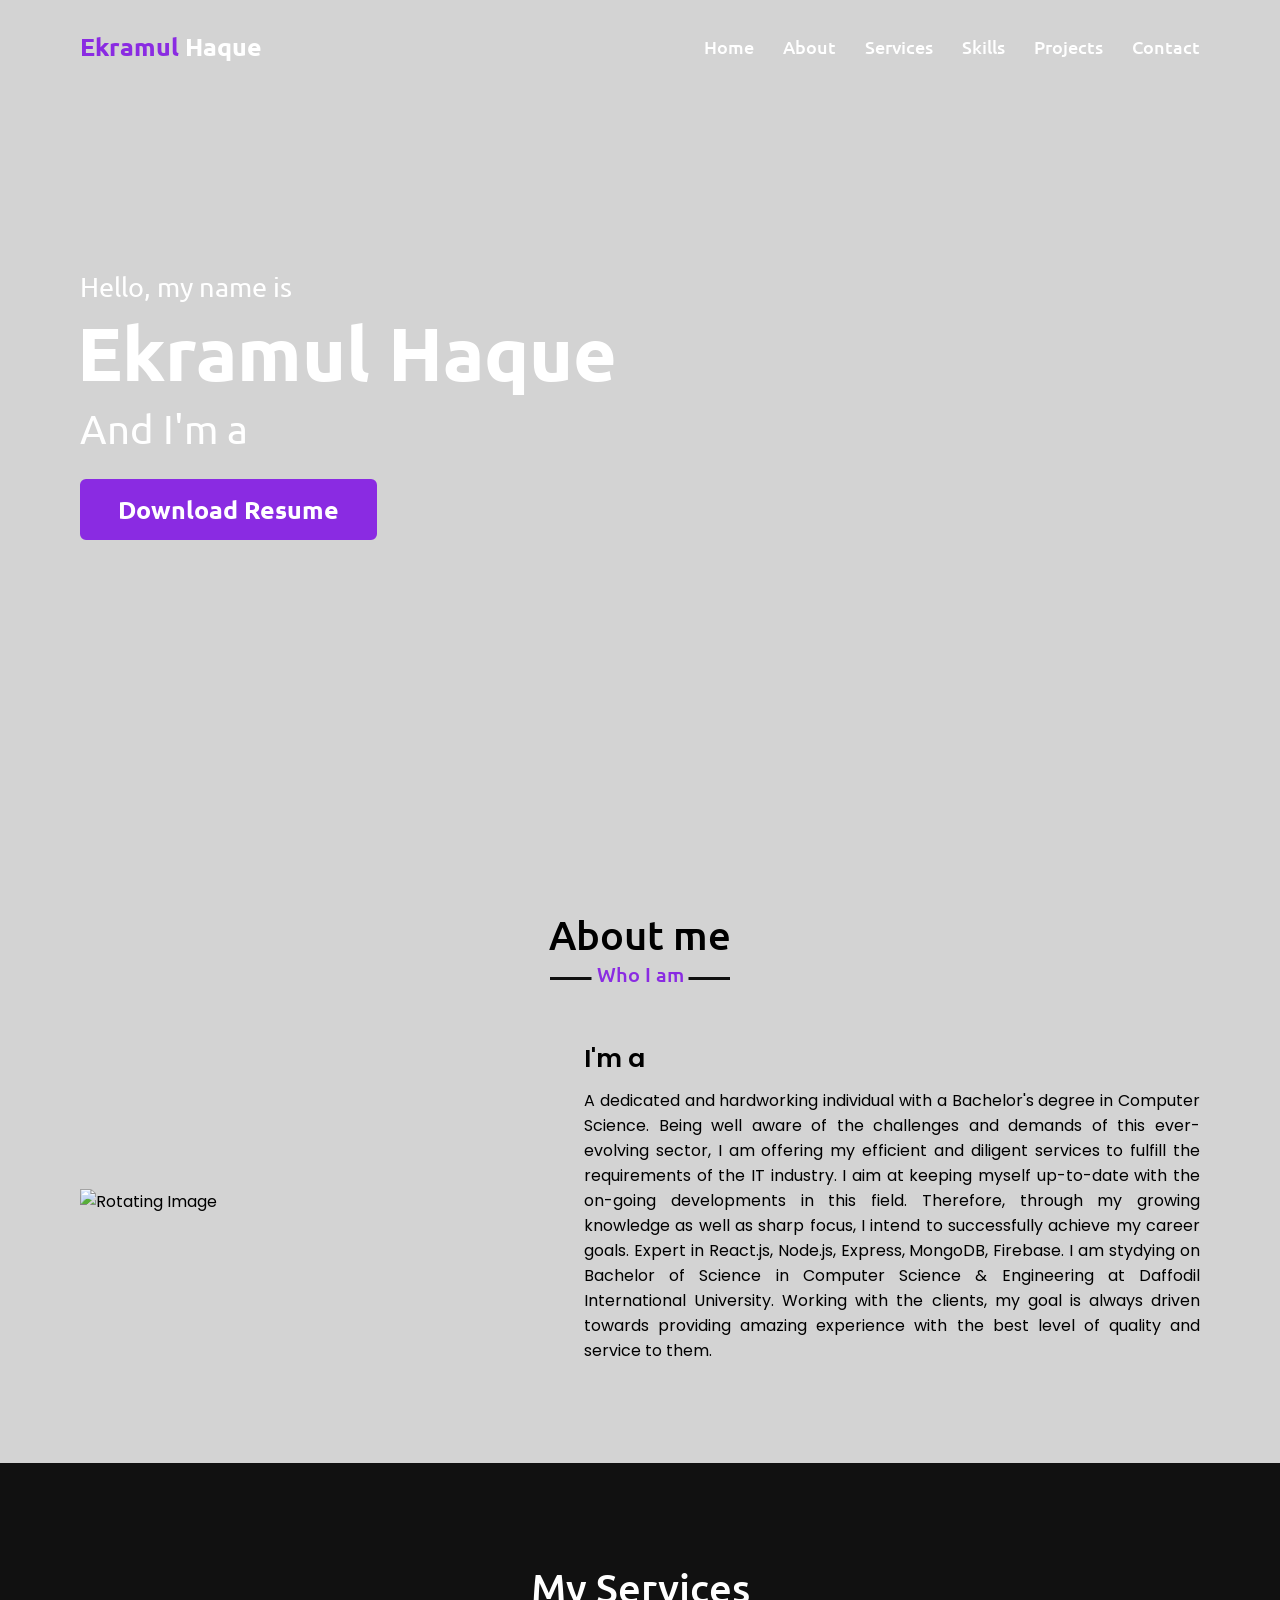
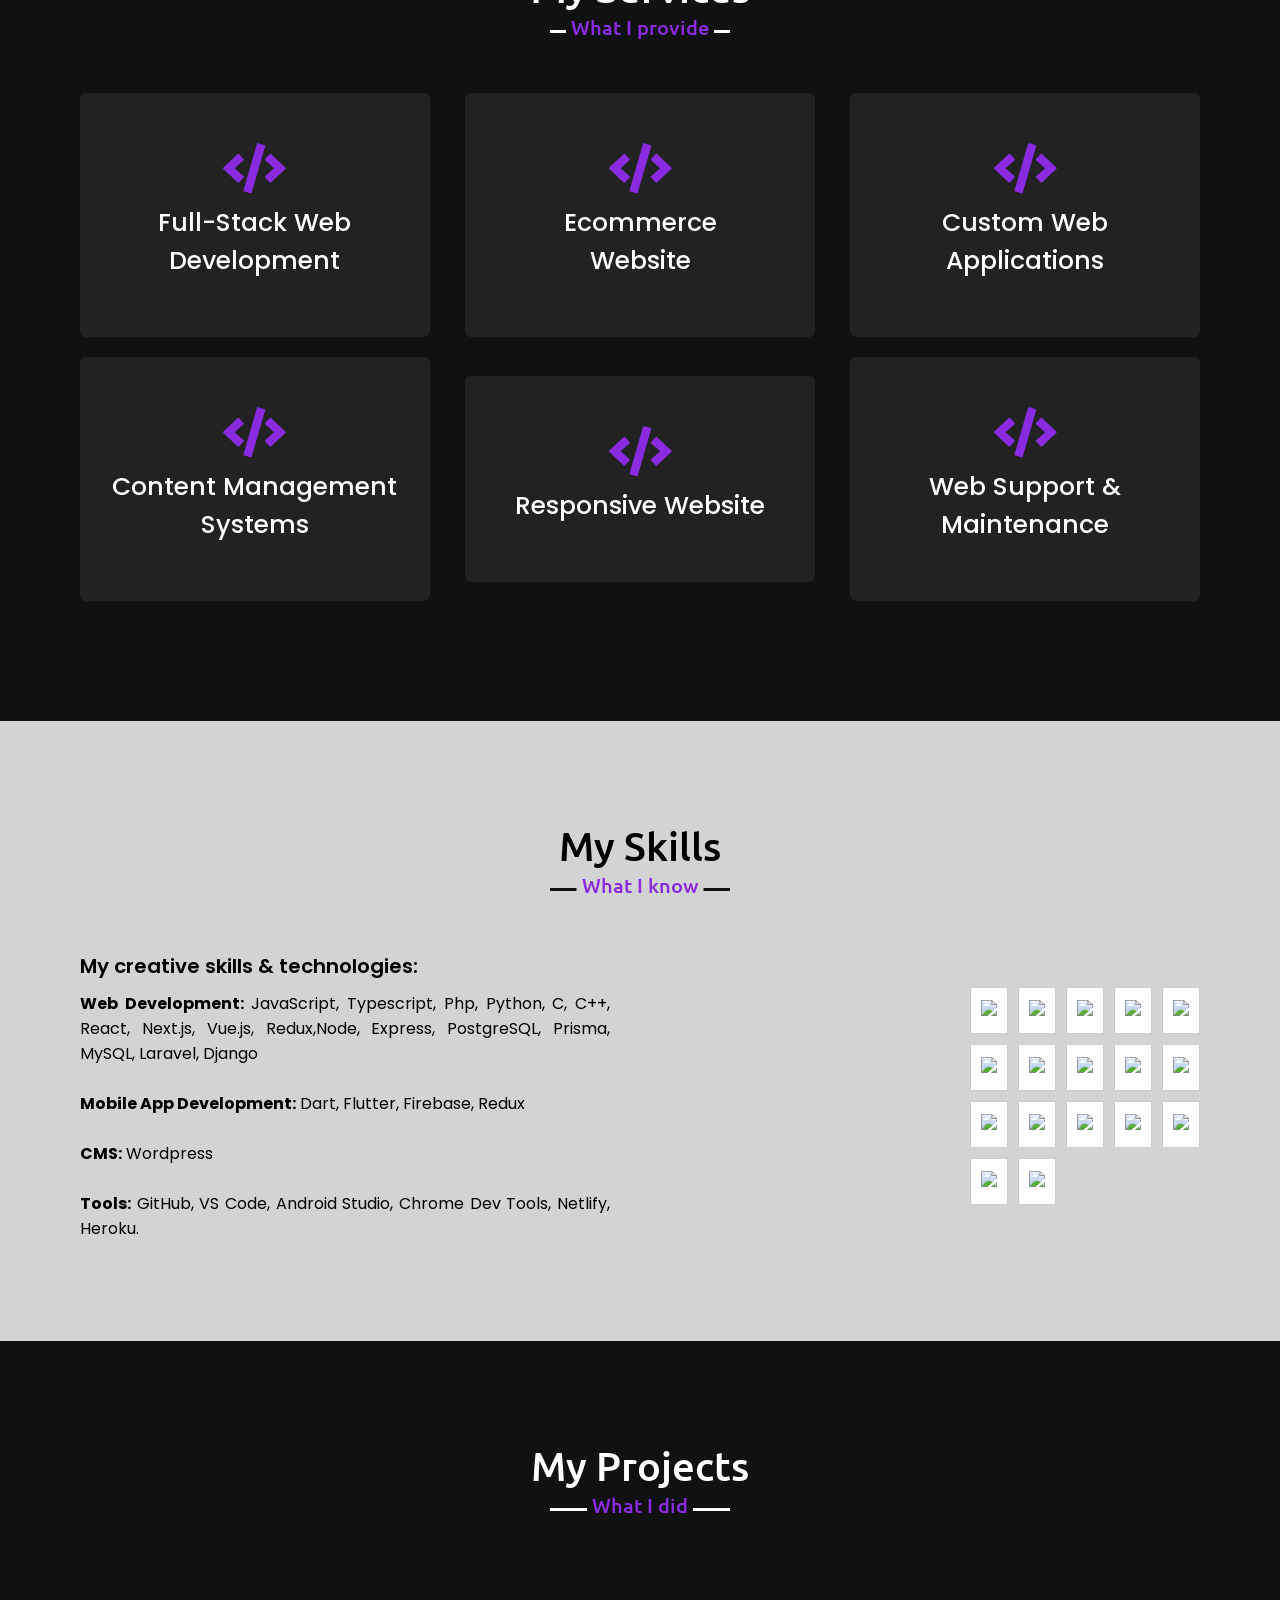
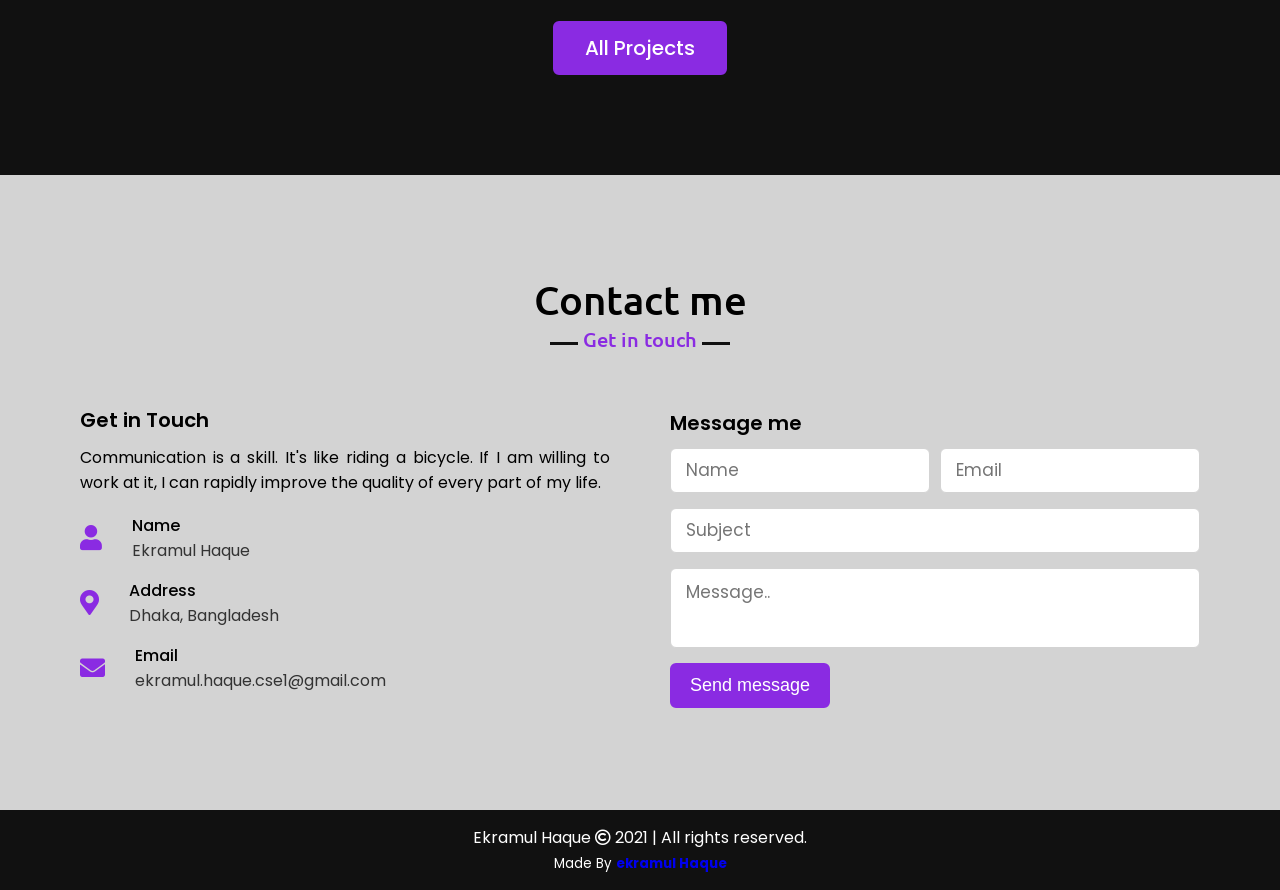
==== index.html @ c05c2a9c "updated with animation adding" ====
<!DOCTYPE html>
<!-- Created By Feroz Mahmud -->
<html lang="en">

<head>
    <meta charset="UTF-8">
    <meta name="viewport" content="width=device-width, initial-scale=1.0">
    <title>Ekramul Haque</title>

    <link rel="stylesheet" href="https://cdnjs.cloudflare.com/ajax/libs/font-awesome/5.15.3/css/all.min.css" />
    <script src="https://code.jquery.com/jquery-3.5.1.min.js"></script>
    <script src="https://cdnjs.cloudflare.com/ajax/libs/typed.js/2.0.11/typed.min.js"></script>
    <script src="https://cdnjs.cloudflare.com/ajax/libs/waypoints/4.0.1/jquery.waypoints.min.js"></script>
    <script src="https://cdnjs.cloudflare.com/ajax/libs/OwlCarousel2/2.3.4/owl.carousel.min.js"></script>
    <link rel="stylesheet"
        href="https://cdnjs.cloudflare.com/ajax/libs/OwlCarousel2/2.3.4/assets/owl.carousel.min.css" />
<!-- Animate.css for animations -->
 <script src="https://unpkg.com/@tailwindcss/browser@4"></script>

    <link rel="stylesheet" href="style.css">

</head>

<body>
    <div class="scroll-up-btn">
        <i class="fas fa-angle-up"></i>
    </div>

    <!-- navbar section start -->
    <nav class="navbar">
        <div class="max-width">
            <div class="logo"><a href="#"><span>Ekramul </span>Haque</a></div>
            <ul class="menu">
                <li><a href="#home" class="menu-btn">Home</a></li>
                <li><a href="#about" class="menu-btn">About</a></li>
                <li><a href="#services" class="menu-btn">Services</a></li>
                <li><a href="#skills" class="menu-btn">Skills</a></li>
                <li><a href="#projects" class="menu-btn">Projects</a></li>
                <li><a href="#contact" class="menu-btn">Contact</a></li>
            </ul>
            <div class="menu-btn">
                <i class="fas fa-bars"></i>
            </div>
        </div>
    </nav>

    <!-- home section start -->
    <section class="home" id="home">
        <div class="max-width">
            <div class="home-content">
                <div class="text-1 ">Hello, my name is</div>
                <div class="text-2">Ekramul Haque</div>
                <div class="text-3">And I'm a <span class="typing"></span></div>
                <a href=""
                    target="_blank"><strong>Download
                        Resume</strong></a>
            </div>
            
        </div>
        
    </section>



    <!-- about section start -->
    <section class="about" id="about">
        <div class="max-width">
            <h2 class="title">About me</h2>
            <div class="about-content">
                <div class="column left">
                    <div class="">
    <img src="https://i.postimg.cc/9QTywrGM/banner-removebg-preview.png" 
         alt="Rotating Image" 
         class="w-64 h-64 object-contain rounded-xl  animate-floating">
</div>

<style>
@keyframes floating {
    0%, 100% {
        transform: translateY(0);
    }
    50% {
        transform: translateY(-10px);
    }
}
.animate-floating {
    animation: floating 2s ease-in-out infinite;
}
</style>

                </div>
                <div class="column right">
                    <div class="text">I'm a <span class="typing-2"></span></div>
                    <p>A dedicated and hardworking individual with a Bachelor's degree in Computer Science. Being well aware of the challenges and demands of this ever-evolving sector, I am offering my efficient and diligent services to fulfill the requirements of the IT industry. I aim at keeping myself up-to-date with the on-going developments in this field. Therefore, through my growing knowledge as well as sharp focus, I intend to successfully achieve my career goals. Expert in React.js, Node.js, Express, MongoDB, Firebase. I am stydying on Bachelor of Science in Computer Science & Engineering at Daffodil International University. Working with the clients, my goal is always driven towards providing amazing experience with the best level of quality and service to them.


                    </p>
                    <!-- <a href="https://docs.google.com/document/d/1G57_t04IL8L44MJS3AaqVKaKoTTvW1kpEq_FtSvWGTE/edit?usp=sharing">View Resume</a> -->
                </div>
            </div>
        </div>
    </section>

    <!-- services section start -->
    <section class="services" id="services">
        <div class="max-width">
            <h2 class="title">My Services</h2>
            <div class="serv-content">

                <div class="card">
                    <div class="box">
                        <i class="fas fa-code"></i>
                        <div class="text">Full-Stack Web Development</div>
                    </div>
                </div>
                <div class="card">
                    <div class="box">
                        <i class="fas fa-code"></i>
                        <div class="text">Ecommerce<br>Website</div>
                    </div>
                </div>
                <div class="card">
                    <div class="box">
                        <i class="fas fa-code"></i>
                        <div class="text">Custom Web Applications</div>
                    </div>
                </div>
                <div class="card">
                    <div class="box">
                        <i class="fas fa-code"></i>
                        <div class="text">Content Management Systems</div>
                    </div>
                </div>
                <div class="card">
                    <div class="box">
                        <i class="fas fa-code"></i>
                        <div class="text">Responsive Website
                        </div>
                    </div>
                </div>
                <div class="card">
                    <div class="box">
                        <i class="fas fa-code"></i>
                        <div class="text">Web Support & Maintenance</div>
                    </div>
                </div>

            </div>
        </div>
        </div>
    </section>

    <!-- skills section start -->
    <section class="skills" id="skills">
        <div class="max-width">
            <h2 class="title">My Skills</h2>
            <div class="skills-content">
                <div class="column left">
                    <div class="text">My creative skills & technologies:</div>
                    <p><strong>Web Development:</strong> JavaScript, Typescript, Php, Python, C, C++, React, Next.js, Vue.js, Redux,Node, Express, PostgreSQL, Prisma, MySQL, Laravel, Django
                        <br>
                        <br>
                        <strong>Mobile App Development:</strong> Dart, Flutter, Firebase, Redux
                        <br>
                        <br>
                        <strong>CMS:</strong> Wordpress
                        <br>
                        <br>
                        <strong>Tools:</strong> GitHub, VS Code, Android Studio, Chrome Dev Tools, Netlify, Heroku.
                    </p>
                   
                </div>
                <div class="grid-container">
  <div class="grid-item">
    <img src="https://w7.pngwing.com/pngs/160/708/png-transparent-javascript-logo-javascript-logo-language-algorithm-app-3d-icon-thumbnail.png">
  </div>

  <div class="grid-item">
    <img  class="animate-custom-spin" src="https://w7.pngwing.com/pngs/270/103/png-transparent-typescript-language-javascript-static-type-typescript-logo-frontend-3d-icon.png">

  </div>
  <style>
@keyframes custom-spin {
    0% {
        transform: rotate(0deg);
    }
    100% {
        transform: rotate(360deg);
    }
}

/* Tailwind custom utility class */
.animate-custom-spin {
    animation: custom-spin 8s linear infinite;
}
</style>

   <div class="grid-item">
    <img src="https://w7.pngwing.com/pngs/460/559/png-transparent-php-scripting-language-server-side-php-logo-web-applications-backend-3d-icon-thumbnail.png">
  </div>

     <div class="grid-item">
    <img src="https://cdn3d.iconscout.com/3d/free/thumb/free-python-3d-icon-download-in-png-blend-fbx-gltf-file-formats--pycharm-logo-programming-language-high-level-interpreted-coding-lang-pack-logos-icons-7578001.png">
  </div>

<div class="grid-item">
    <img src="https://encrypted-tbn0.gstatic.com/images?q=tbn:ANd9GcS3ogzjtbw9BR2kvN88btLRfK3Ffc9p3dVcNQ&s">
  </div>

   <div class="grid-item">
    <img src="https://static-00.iconduck.com/assets.00/react-icon-512x512-u6e60ayf.png">
  </div>
   <div class="grid-item">
    <img src="https://images.seeklogo.com/logo-png/32/2/next-js-logo-png_seeklogo-321806.png">
  </div>
  <div class="grid-item">
    <img src="https://images.seeklogo.com/logo-png/27/1/vue-js-logo-png_seeklogo-274070.png">
  </div>
  
   
   <div class="grid-item">
    <img src="https://encrypted-tbn0.gstatic.com/images?q=tbn:ANd9GcRsRlH5x8oBQAqXxQBNwTIGAnoBBrjEWHP2pw&s">
  </div>
   <div class="grid-item">
    <img src="https://w7.pngwing.com/pngs/414/85/png-transparent-nodejs-javascript-runtime-backend-node-js-logo-3d-icon-thumbnail.png">
  </div>
   
   <div class="grid-item">
    <img src="https://static.vecteezy.com/system/resources/previews/008/942/398/non_2x/ejs-logo-ejs-letter-ejs-letter-logo-design-initials-ejs-logo-linked-with-circle-and-uppercase-monogram-logo-ejs-typography-for-technology-business-and-real-estate-brand-vector.jpg">
  </div>
   <div class="grid-item">
    <img src="https://encrypted-tbn0.gstatic.com/images?q=tbn:ANd9GcTP6fPE_tJwJgs7iKrmtzCrKXn-iBCe2cBhc62LGY9ILOgDRkT6ALWLFlGLEq59kYOX5GA&usqp=CAU">
  </div>

   <div class="grid-item">
    <img src="https://images.seeklogo.com/logo-png/23/1/mongoose-logo-png_seeklogo-231576.png">
  </div>

   <div class="grid-item">
    <img src="https://cdn.freelogovectors.net/wp-content/uploads/2022/01/prisma_logo-freelogovectors.net_.png">
  </div>

   <div class="grid-item">
    <img src="https://upload.wikimedia.org/wikipedia/commons/thumb/9/9a/Laravel.svg/1969px-Laravel.svg.png">
  </div>

   <div class="grid-item">
    <img src="https://www.shareicon.net/data/512x512/2016/08/01/640321_development_512x512.png">
  </div>

   <div class="grid-item">
    <img src="https://img.favpng.com/7/5/11/postgresql-logo-computer-software-database-png-favpng-VzwjvpxaDys6FnN0apYZJbGV7.jpg">
  </div>
 

</div>
                </div>
            </div>
        </div>
    </section>

    <!-- projects section start -->
    <section class="projects" id="projects">
        <div class="max-width">
            <h2 class="title">My Projects</h2>
            <div class="carousel owl-carousel">
                <div class="card">
                    <div class="box">
                        <img src="https://i.ibb.co/2KyswL1/Capture-removebg-preview.png" class="hh" alt="">
                        <div class="text">motors</div>
                        <p>A website of a car shop.</p>
                    </div>
                </div>
                <div class="card">
                    <div class="box">
                        <img src="https://i.ibb.co/P9cdNT2/Capture.png" alt="">
                        <div class="text">University</div>
                        <p>An educational website.</p>
                    </div>
                </div>
                <div class="card">
                    <div class="box">
                        <img src="https://i.ibb.co/P9cdNT2/Capture.png" alt="">
                        <div class="text">University</div>
                        <p>An educational website.</p>
                    </div>
                </div>
                <div class="card">
                    <div class="box">
                        <img src="https://i.ibb.co/P9cdNT2/Capture.png" alt="">
                        <div class="text">University</div>
                        <p>An educational website.</p>
                    </div>
                </div>
                <div class="card">
                    <div class="box">
                        <img src="https://i.ibb.co/jrsGvnm/Capture.png" alt="">
                        <div class="text">Orgafe</div>
                        <p>A website of an online organic store.</p>
                    </div>
                </div>
                <!-- <div class="card">
                    <div class="box">
                        <img src="images/project-4.jpeg" alt="">
                        <div class="text">Project name</div>
                        <p>Lorem ipsum dolor sit amet consectetur adipisicing elit.</p>
                    </div>
                </div>
                <div class="card">
                    <div class="box">
                        <img src="images/project-5.jpeg" alt="">
                        <div class="text">Project name</div>
                        <p>Lorem ipsum dolor sit amet consectetur adipisicing elit.</p>
                    </div>
                </div> -->
            </div>
            <div class="projectcs-btn">
                <a href="https://feroz-mahmud.netlify.app/projects.html" target="_blank">All Projects</a>
            </div>
        </div>
    </section>

    <!-- contact section start -->
    <section class="contact" id="contact">
        <div class="max-width">
            <h2 class="title">Contact me</h2>
            <div class="contact-content">
                <div class="column left">
                    <div class="text">Get in Touch</div>
                    <p>Communication is a skill. It's like riding a bicycle. If I am willing to work at it, I can
                        rapidly improve the quality of every part of my life.</p>
                    <div class="icons">
                        <div class="row">
                            <i class="fas fa-user"></i>
                            <div class="info">
                                <div class="head">Name</div>
                                <div class="sub-title">Ekramul Haque</div>
                            </div>
                        </div>
                        <div class="row">
                            <i class="fas fa-map-marker-alt"></i>
                            <div class="info">
                                <div class="head">Address</div>
                                <div class="sub-title">Dhaka, Bangladesh</div>
                            </div>
                        </div>
                        <div class="row">
                            <i class="fas fa-envelope"></i>
                            <div class="info">
                                <div class="head">Email</div>
                                <div class="sub-title">ekramul.haque.cse1@gmail.com</div>
                            </div>
                        </div>
                    </div>
                </div>
                <div class="column right">
                    <div class="text">Message me</div>
                    <form action="#">
                        <div class="fields">
                            <div class="field name">
                                <input type="text" placeholder="Name" required>
                            </div>
                            <div class="field email">
                                <input type="email" placeholder="Email" required>
                            </div>
                        </div>
                        <div class="field">
                            <input type="text" placeholder="Subject" required>
                        </div>
                        <div class="field textarea">
                            <textarea cols="30" rows="10" placeholder="Message.." required></textarea>
                        </div>
                        <div class="button-area">
                            <button type="submit">Send message</button>
                        </div>
                    </form>
                </div>
            </div>
        </div>
    </section>

    <!-- footer section start -->
    <footer>
        <p>Ekramul Haque <span class="far fa-copyright"></span> 2021 | All rights reserved.</p>
        <small>Made By <strong><a href="https://www.linkedin.com/in/ekramul-haque-engineer/" target="_blank">ekramul
                    Haque</a></strong></small>
    </footer>

    <script src="app.js"></script>



</body>

</html>
---- style.css ----
/*  import google fonts */
@import url("https://fonts.googleapis.com/css2?family=Poppins:wght@400;500;600;700&family=Ubuntu:wght@400;500;700&display=swap");

* {
  margin: 0;
  padding: 0;
  box-sizing: border-box;
  text-decoration: none;
}
html {
  scroll-behavior: smooth;
}
body {
  background-color: lightgrey;
}
.box {
}
.hh {
  padding-left: 130px;
}
/* custom scroll bar */
::-webkit-scrollbar {
  width: 10px;
}
::-webkit-scrollbar-track {
  background: #f1f1f1;
}
::-webkit-scrollbar-thumb {
  background: #888;
}

::-webkit-scrollbar-thumb:hover {
  background: #555;
}

/* all similar content styling codes */
section {
  padding: 100px 0;
}
.max-width {
  max-width: 1300px;
  padding: 0 80px;
  margin: auto;
}
.about,
.services,
.skills,
.projects,
.contact,
footer {
  font-family: "Poppins", sans-serif;
}
.about .about-content,
.services .serv-content,
.skills .skills-content,
.contact .contact-content {
  display: flex;
  flex-wrap: wrap;
  align-items: center;
  justify-content: space-between;
}
section .title {
  position: relative;
  text-align: center;
  font-size: 40px;
  font-weight: 500;
  margin-bottom: 60px;
  padding-bottom: 20px;
  font-family: "Ubuntu", sans-serif;
}
section .title::before {
  content: "";
  position: absolute;
  bottom: 0px;
  left: 50%;
  width: 180px;
  height: 3px;
  background: #111;
  transform: translateX(-50%);
}
section .title::after {
  position: absolute;
  bottom: -8px;
  left: 50%;
  font-size: 20px;
  color: blueviolet;
  padding: 0 5px;
  background: #fff;
  transform: translateX(-50%);
}

/* navbar styling */
.navbar {
  position: fixed;
  width: 100%;
  z-index: 999;
  padding: 30px 0;
  font-family: "Ubuntu", sans-serif;
  transition: all 0.3s ease;
}
.navbar.sticky {
  padding: 15px 0;
  background: blueviolet;
}
.navbar .max-width {
  display: flex;
  align-items: center;
  justify-content: space-between;
}
.navbar .logo a {
  color: #fff;
  font-size: 25px;
  font-weight: 600;
}
.navbar .logo a span {
  color: blueviolet;
  transition: all 0.3s ease;
}
.navbar.sticky .logo a span {
  color: #fff;
}
.navbar .menu li {
  list-style: none;
  display: inline-block;
}
.navbar .menu li a {
  display: block;
  color: #fff;
  font-size: 18px;
  font-weight: 500;
  margin-left: 25px;
  transition: color 0.3s ease;
}
.navbar .menu li a:hover {
  color: blueviolet;
}
.navbar.sticky .menu li a:hover {
  color: #fff;
}

/* menu btn styling */
.menu-btn {
  color: #fff;
  font-size: 23px;
  cursor: pointer;
  display: none;
}
.scroll-up-btn {
  position: fixed;
  height: 45px;
  width: 42px;
  background: blueviolet;
  right: 30px;
  bottom: 10px;
  text-align: center;
  line-height: 45px;
  color: #fff;
  z-index: 9999;
  font-size: 30px;
  border-radius: 6px;
  border-bottom-width: 2px;
  cursor: pointer;
  opacity: 0;
  pointer-events: none;
  transition: all 0.3s ease;
}
.scroll-up-btn.show {
  bottom: 30px;
  opacity: 1;
  pointer-events: auto;
}
.scroll-up-btn:hover {
  filter: brightness(90%);
}

/* home section styling */
.home {
  display: flex;
  background: url("https://img.freepik.com/vecteurs-libre/fond-particules-technologie-style-realiste_23-2148426704.jpg")
    no-repeat center;
  height: 90vh;
  color: #fff;
  min-height: 500px;
  background-size: cover;
  background-attachment: fixed;
  font-family: "Ubuntu", sans-serif;
  background-position: center;
}
.home .max-width {
  width: 100%;
  display: flex;
}
.home .max-width .row {
  margin-right: 0;
}
.home .home-content .text-1 {
  font-size: 27px;
}
.home .home-content .text-2 {
  font-size: 75px;
  font-weight: 600;
  margin-left: -3px;
}
.home .home-content .text-3 {
  font-size: 40px;
  margin: 5px 0;
}
.home .home-content .text-3 span {
  color: blueviolet;
  font-weight: 500;
}
.home .home-content a {
  display: inline-block;
  background: blueviolet;
  color: #fff;
  font-size: 25px;
  padding: 12px 36px;
  margin-top: 20px;
  font-weight: 400;
  border-radius: 6px;
  border: 2px solid blueviolet;
  transition: all 0.3s ease;
}
.home .home-content a:hover {
  color: blueviolet;
  background: none;
}

/* about section styling */
.about .title::after {
  background: lightgrey;
  content: "Who I am";
}
.about .about-content .left {
  width: 45%;
}
.about .about-content .left img {
  height: 400px;
  width: 400px;
  object-fit: cover;
}
.about .about-content .right {
  width: 55%;
}
.about .about-content .right .text {
  font-size: 25px;
  font-weight: 600;
  margin-bottom: 10px;
}
.about .about-content .right .text span {
  color: blueviolet;
}
.about .about-content .right p {
  text-align: justify;
}
.about .about-content .right a {
  display: inline-block;
  background: blueviolet;
  color: #fff;
  font-size: 20px;
  font-weight: 500;
  padding: 10px 30px;
  margin-top: 20px;
  border-radius: 6px;
  border: 2px solid blueviolet;
  transition: all 0.3s ease;
}
.about .about-content .right a:hover {
  color: blueviolet;
  background: none;
}

/* services section styling */
.services,
.projects {
  color: #fff;
  background: #111;
}
.services .title::before,
.projects .title::before {
  background: #fff;
}
.services .title::after,
.projects .title::after {
  background: #111;
  content: "What I provide";
}
.services .serv-content .card {
  width: calc(33% - 20px);
  background: #222;
  text-align: center;
  border-radius: 6px;
  padding: 50px 25px;
  margin-bottom: 20px;
  cursor: pointer;
  transition: all 0.3s ease;
}
.services .serv-content .card:hover {
  background: blueviolet;
}
.services .serv-content .card .box {
  transition: all 0.3s ease;
}
.services .serv-content .card:hover .box {
  transform: scale(1.05);
}
.services .serv-content .card i {
  font-size: 50px;
  color: blueviolet;
  transition: color 0.3s ease;
}
.services .serv-content .card:hover i {
  color: #fff;
}
.services .serv-content .card .text {
  font-size: 25px;
  font-weight: 500;
  margin: 10px 0 7px 0;
}

/* skills section styling */

.skills .title::after {
  background: lightgrey;
  content: "What I know";
}
.skills .skills-content .column {
  width: calc(50% - 30px);
}
.skills .skills-content .left .text {
  font-size: 20px;
  font-weight: 600;
  margin-bottom: 10px;
}
.skills .skills-content .left p {
  text-align: justify;
}
.skills .skills-content .left a {
  display: inline-block;
  background: blueviolet;
  color: #fff;
  font-size: 18px;
  font-weight: 500;
  padding: 8px 16px;
  margin-top: 20px;
  border-radius: 6px;
  border: 2px solid blueviolet;
  transition: all 0.3s ease;
}
.skills .skills-content .left a:hover {
  color: blueviolet;
  background: none;
}
.grid-container {
  display: grid;
  grid-template-columns: 1fr 1fr 1fr 1fr 1fr;

  gap: 10px; /* Optional: spacing between items */
}
.grid-container img {
  width: 80px;
}

.grid-item {
  padding: 10px;
  background-color: white;
  border: 1px solid #ccc;
  text-align: center;
}

.skills .skills-content .right .info {
  display: flex;
  margin-bottom: 5px;
  align-items: center;
  justify-content: space-between;
}
.skills .skills-content .right span {
  font-weight: 500;
  font-size: 18px;
}
.skills .skills-content .right .line {
  height: 5px;
  width: 100%;
  background: lightgrey;
  position: relative;
}
.skills .skills-content .right .line::before {
  content: "";
  position: absolute;
  height: 100%;
  left: 0;
  top: 0;
  background: blueviolet;
}
.skills-content .right .html::before {
  width: 80%;
}
.skills-content .right .css::before {
  width: 85%;
}
.skills-content .right .js::before {
  width: 75%;
}
.skills-content .right .react::before {
  width: 75%;
}
.skills-content .right .mongo::before {
  width: 80%;
}
.skills-content .right .node::before {
  width: 85%;
}
.skills-content .right .express::before {
  width: 80%;
}

/* projects section styling */
.projects .title::after {
  content: "What I did";
}
.projects a {
  display: inline-block;
  background: blueviolet;
  color: #fff;
  font-size: 20px;
  font-weight: 500;
  padding: 10px 30px;
  margin-top: 50px;
  border-radius: 6px;
  border: 2px solid blueviolet;
  transition: all 0.3s ease;
}
.projectcs-btn {
  display: flex;
  justify-content: center;
}
.projects .carousel .card {
  background: #222;
  border-radius: 6px;
  padding: 25px 35px;
  text-align: center;
  overflow: hidden;
  transition: all 0.3s ease;
}
.projects .carousel .card:hover {
  background: blueviolet;
}
.projects .carousel .card .box {
  display: flex;
  flex-direction: column;
  align-items: center;
  justify-content: center;
  transition: all 0.3s ease;
}
.projects .carousel .card:hover .box {
  transform: scale(1.05);
}
.projects .carousel .card .text {
  font-size: 25px;
  font-weight: 500;
  margin: 10px 0 7px 0;
}
.projects .carousel .card img {
  height: 200px;
  width: 300px;
  object-position: 100% top;
  object-fit: cover;
  border-radius: 5%;
  border: 5px solid blueviolet;
  transition: all 0.3s ease;
}
.projects .carousel .card:hover img {
  border-color: red;
  /* height: 100%;
    border-radius: 1%; */
}
.owl-dots {
  text-align: center;
  margin-top: 20px;
}
.owl-dot {
  height: 13px;
  width: 13px;
  margin: 0 5px;
  outline: none !important;
  border-radius: 50%;
  border: 2px solid blueviolet !important;
  transition: all 0.3s ease;
}
.owl-dot.active {
  width: 35px;
  border-radius: 14px;
}
.owl-dot.active,
.owl-dot:hover {
  background: blueviolet !important;
}

/* contact section styling */
.contact .title::after {
  background: lightgrey;
  content: "Get in touch";
}
.contact .contact-content .column {
  width: calc(50% - 30px);
}
.contact .contact-content .text {
  font-size: 20px;
  font-weight: 600;
  margin-bottom: 10px;
}
.contact .contact-content .left p {
  text-align: justify;
}
.contact .contact-content .left .icons {
  margin: 10px 0;
}
.contact .contact-content .row {
  display: flex;
  height: 65px;
  align-items: center;
}
.contact .contact-content .row .info {
  margin-left: 30px;
}
.contact .contact-content .row i {
  font-size: 25px;
  color: blueviolet;
}
.contact .contact-content .info .head {
  font-weight: 500;
}
.contact .contact-content .info .sub-title {
  color: #333;
}
.contact .right form .fields {
  display: flex;
}
.contact .right form .field,
.contact .right form .fields .field {
  height: 45px;
  width: 100%;
  margin-bottom: 15px;
}
.contact .right form .textarea {
  height: 80px;
  width: 100%;
}
.contact .right form .name {
  margin-right: 10px;
}
.contact .right form .field input,
.contact .right form .textarea textarea {
  height: 100%;
  width: 100%;
  border: 1px solid lightgrey;
  border-radius: 6px;
  outline: none;
  padding: 0 15px;
  font-size: 17px;
  font-family: "Poppins", sans-serif;
  transition: all 0.3s ease;
}
.contact .right form .field input:focus,
.contact .right form .textarea textarea:focus {
  border-color: #b3b3b3;
}
.contact .right form .textarea textarea {
  padding-top: 10px;
  resize: none;
}
.contact .right form .button-area {
  display: flex;
  align-items: center;
}
.right form .button-area button {
  color: #fff;
  display: block;
  width: 160px !important;
  height: 45px;
  outline: none;
  font-size: 18px;
  font-weight: 500;
  border-radius: 6px;
  cursor: pointer;
  flex-wrap: nowrap;
  background: blueviolet;
  border: 2px solid blueviolet;
  transition: all 0.3s ease;
}
.right form .button-area button:hover {
  color: blueviolet;
  background: none;
}
/* footer section styling */
footer {
  background: #111;
  padding: 15px 23px;
  color: #fff;
  text-align: center;
}
footer span a {
  color: blueviolet;
  text-decoration: none;
}
footer span a:hover {
  text-decoration: underline;
}

/*-----all projects section------*/
.coming-soon {
  display: flex;
  justify-content: center;
  margin: 150px 100px;
  padding: 50px;
  color: red;
  font-size: x-large;
  font-weight: 900;
  border: grey 1px solid;
  border-radius: 50%;
  background-color: mintcream;
}
.back-btn {
  display: flex;
  justify-content: center;
  margin: 50px 550px;
  padding: 10px 20px;
  color: red;
  font-size: x-large;
  font-weight: 900;
  border: grey 1px solid;
  background-color: mintcream;
}

/* responsive media query start */
@media (max-width: 1104px) {
  .about .about-content .left img {
    height: 350px;
    width: 350px;
  }
}

@media (max-width: 991px) {
  .max-width {
    padding: 0 50px;
  }
}
@media (max-width: 947px) {
  .menu-btn {
    display: block;
    z-index: 999;
  }
  .menu-btn i.active:before {
    content: "\f00d";
  }
  .navbar .menu {
    position: fixed;
    height: 100vh;
    width: 100%;
    left: -100%;
    top: 0;
    background: #111;
    text-align: center;
    padding-top: 80px;
    transition: all 0.3s ease;
  }
  .navbar .menu.active {
    left: 0;
  }
  .navbar .menu li {
    display: block;
  }
  .navbar .menu li a {
    display: inline-block;
    margin: 20px 0;
    font-size: 25px;
  }
  .home .home-content .text-2 {
    font-size: 70px;
  }
  .home .home-content .text-3 {
    font-size: 35px;
  }
  .home .home-content a {
    font-size: 23px;
    padding: 10px 30px;
  }
  .max-width {
    max-width: 930px;
  }
  .about .about-content .column {
    width: 100%;
  }
  .about .about-content .left {
    display: flex;
    justify-content: center;
    margin: 0 auto 60px;
  }
  .about .about-content .right {
    flex: 100%;
  }
  .services .serv-content .card {
    width: calc(50% - 10px);
    margin-bottom: 20px;
  }
  .skills .skills-content .column,
  .contact .contact-content .column {
    width: 100%;
    margin-bottom: 35px;
  }
}

@media (max-width: 690px) {
  .max-width {
    padding: 0 23px;
  }
  .home .home-content .text-2 {
    font-size: 60px;
  }
  .home .home-content .text-3 {
    font-size: 32px;
  }
  .home .home-content a {
    font-size: 20px;
  }
  .services .serv-content .card {
    width: 100%;
  }
}

@media (max-width: 500px) {
  .home .home-content .text-2 {
    font-size: 50px;
  }
  .home .home-content .text-3 {
    font-size: 27px;
  }
  .about .about-content .right .text,
  .skills .skills-content .left .text {
    font-size: 19px;
  }
  .contact .right form .fields {
    flex-direction: column;
  }
  .contact .right form .name,
  .contact .right form .email {
    margin: 0;
  }
  .right form .error-box {
    width: 150px;
  }
  .scroll-up-btn {
    right: 15px;
    bottom: 15px;
    height: 38px;
    width: 35px;
    font-size: 23px;
    line-height: 38px;
  }
}
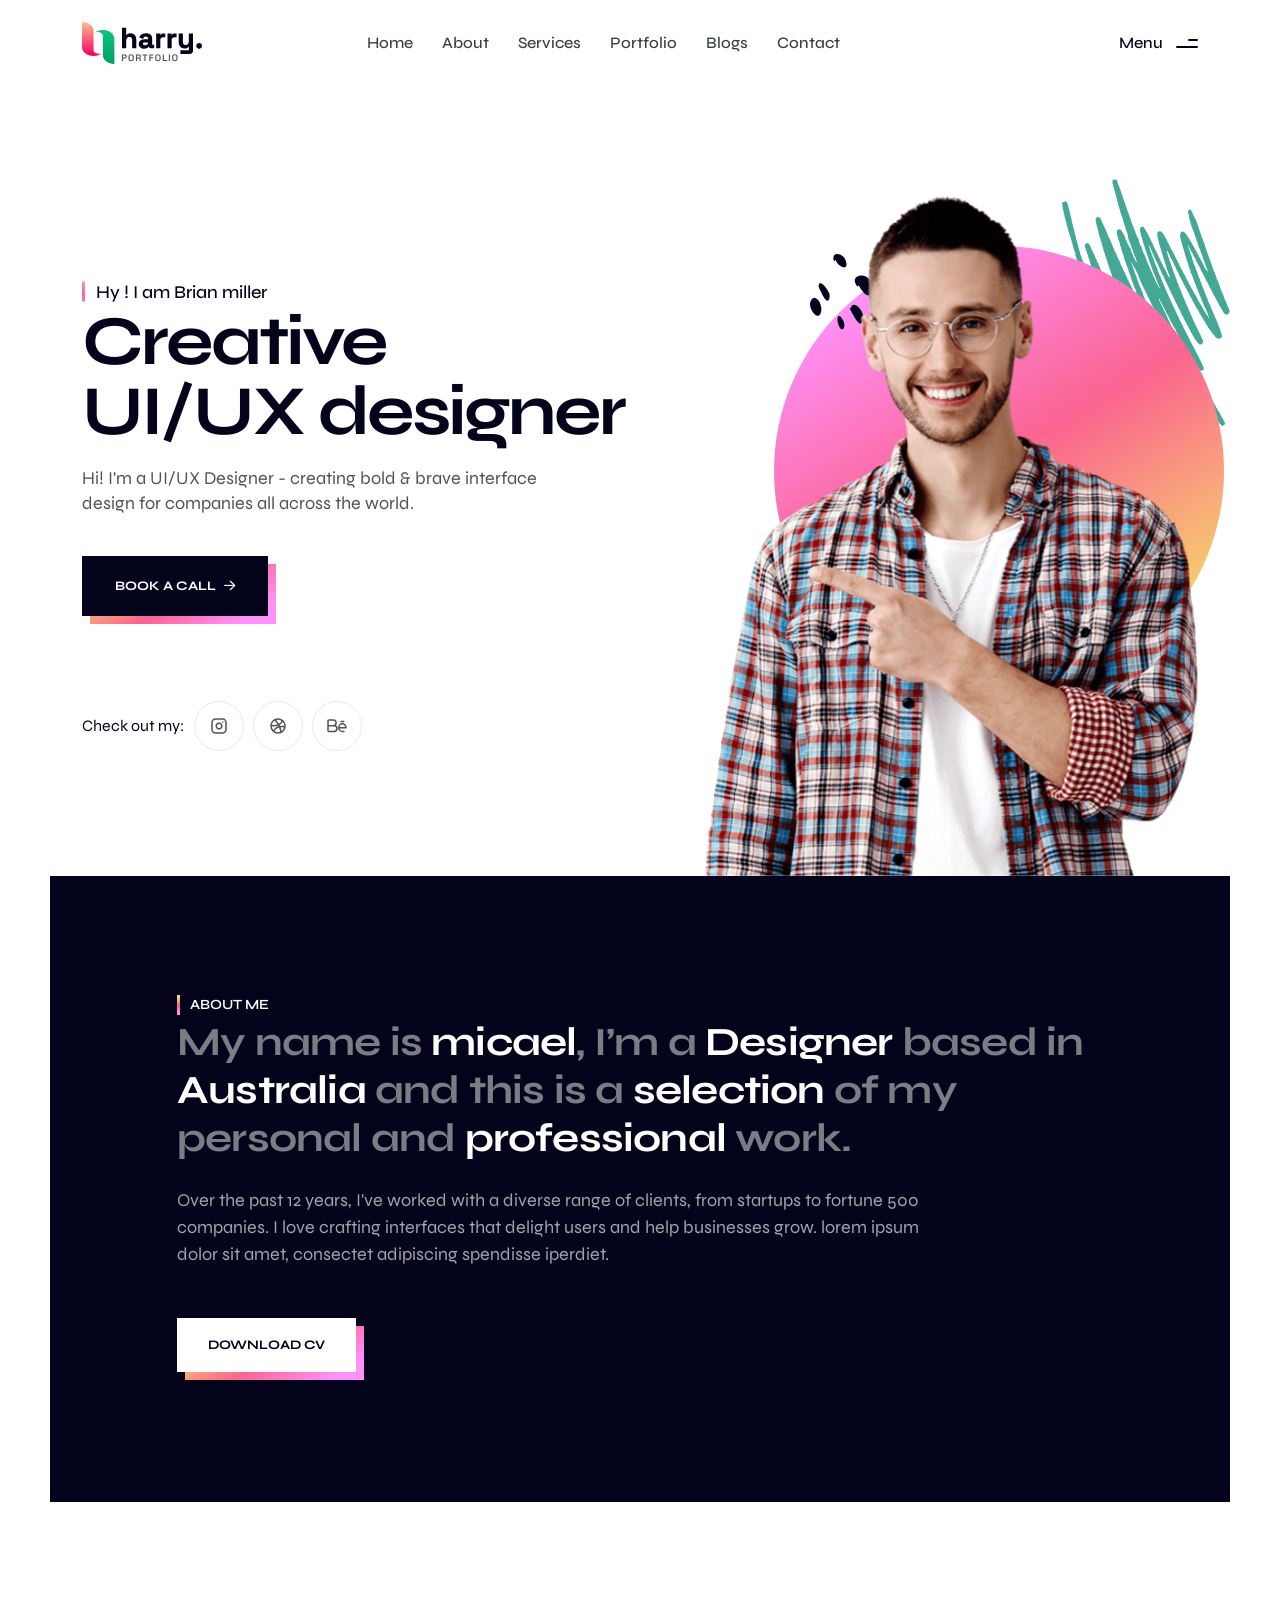
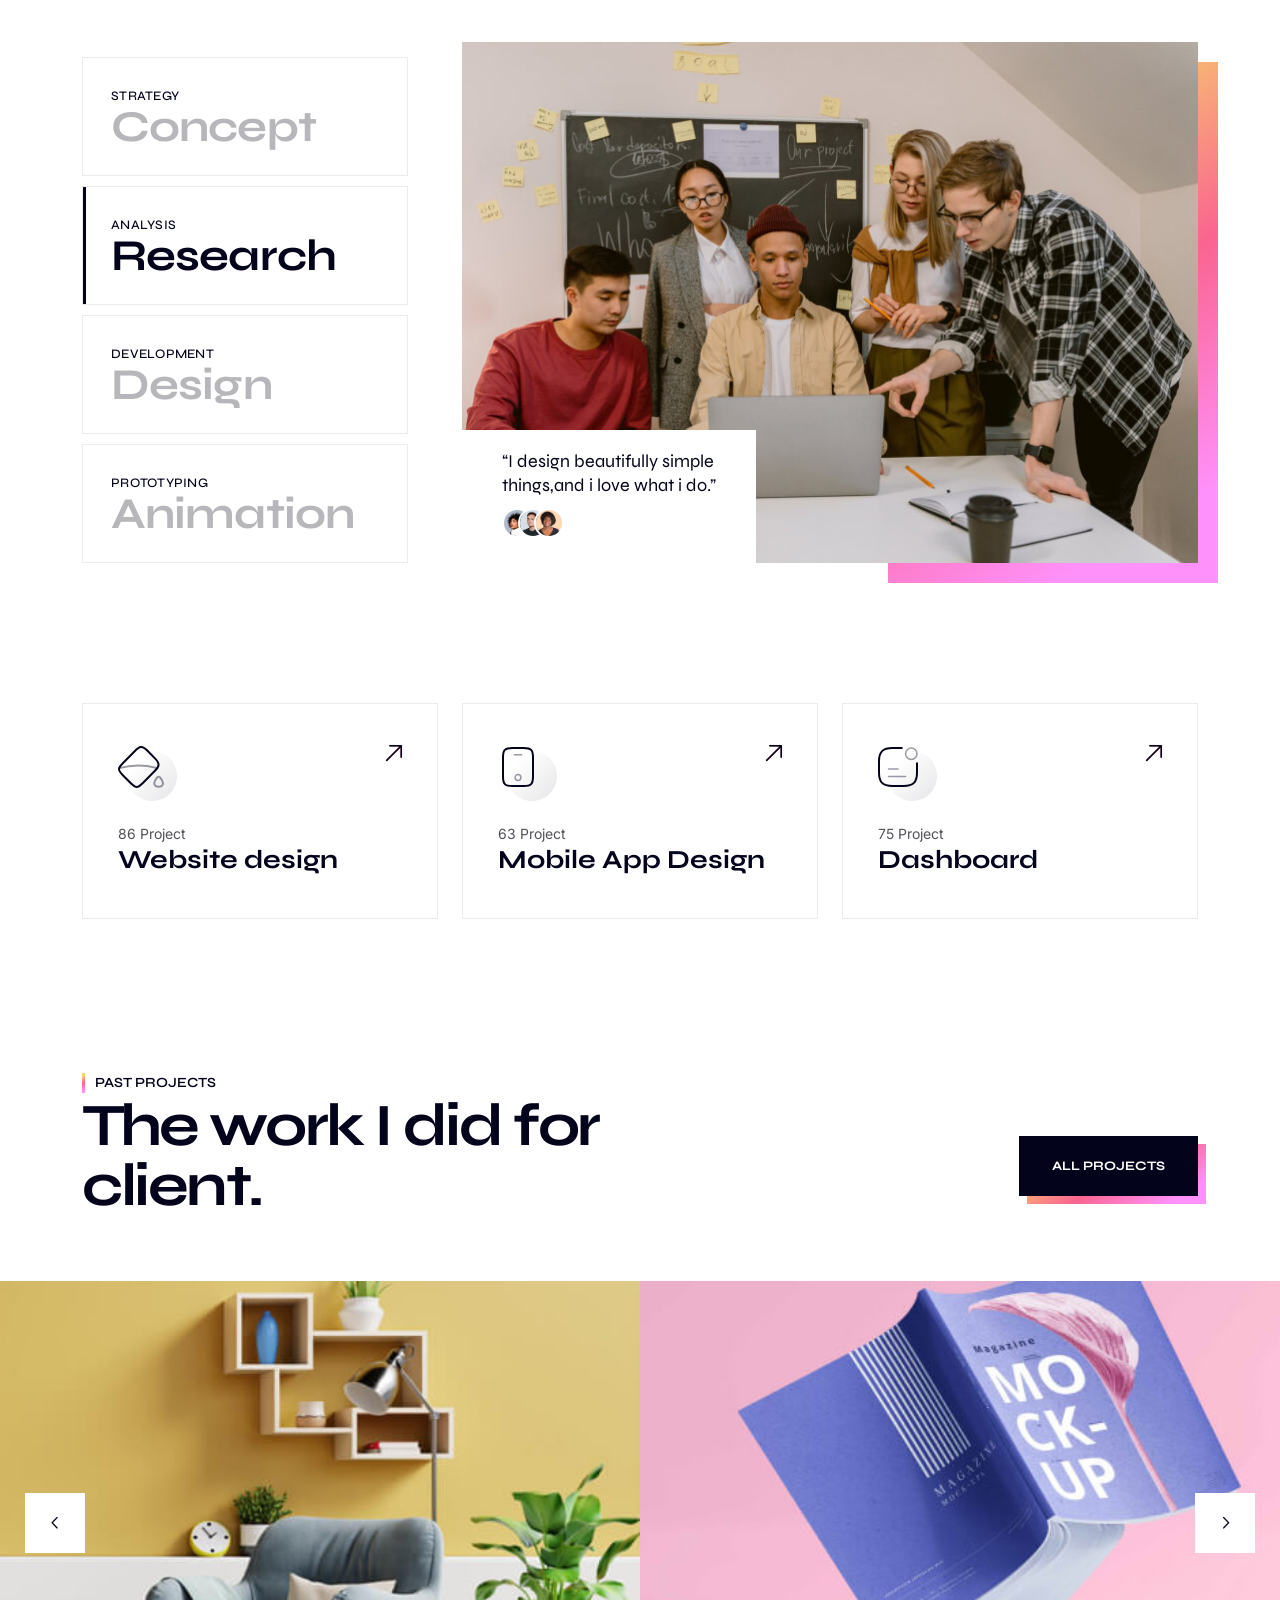
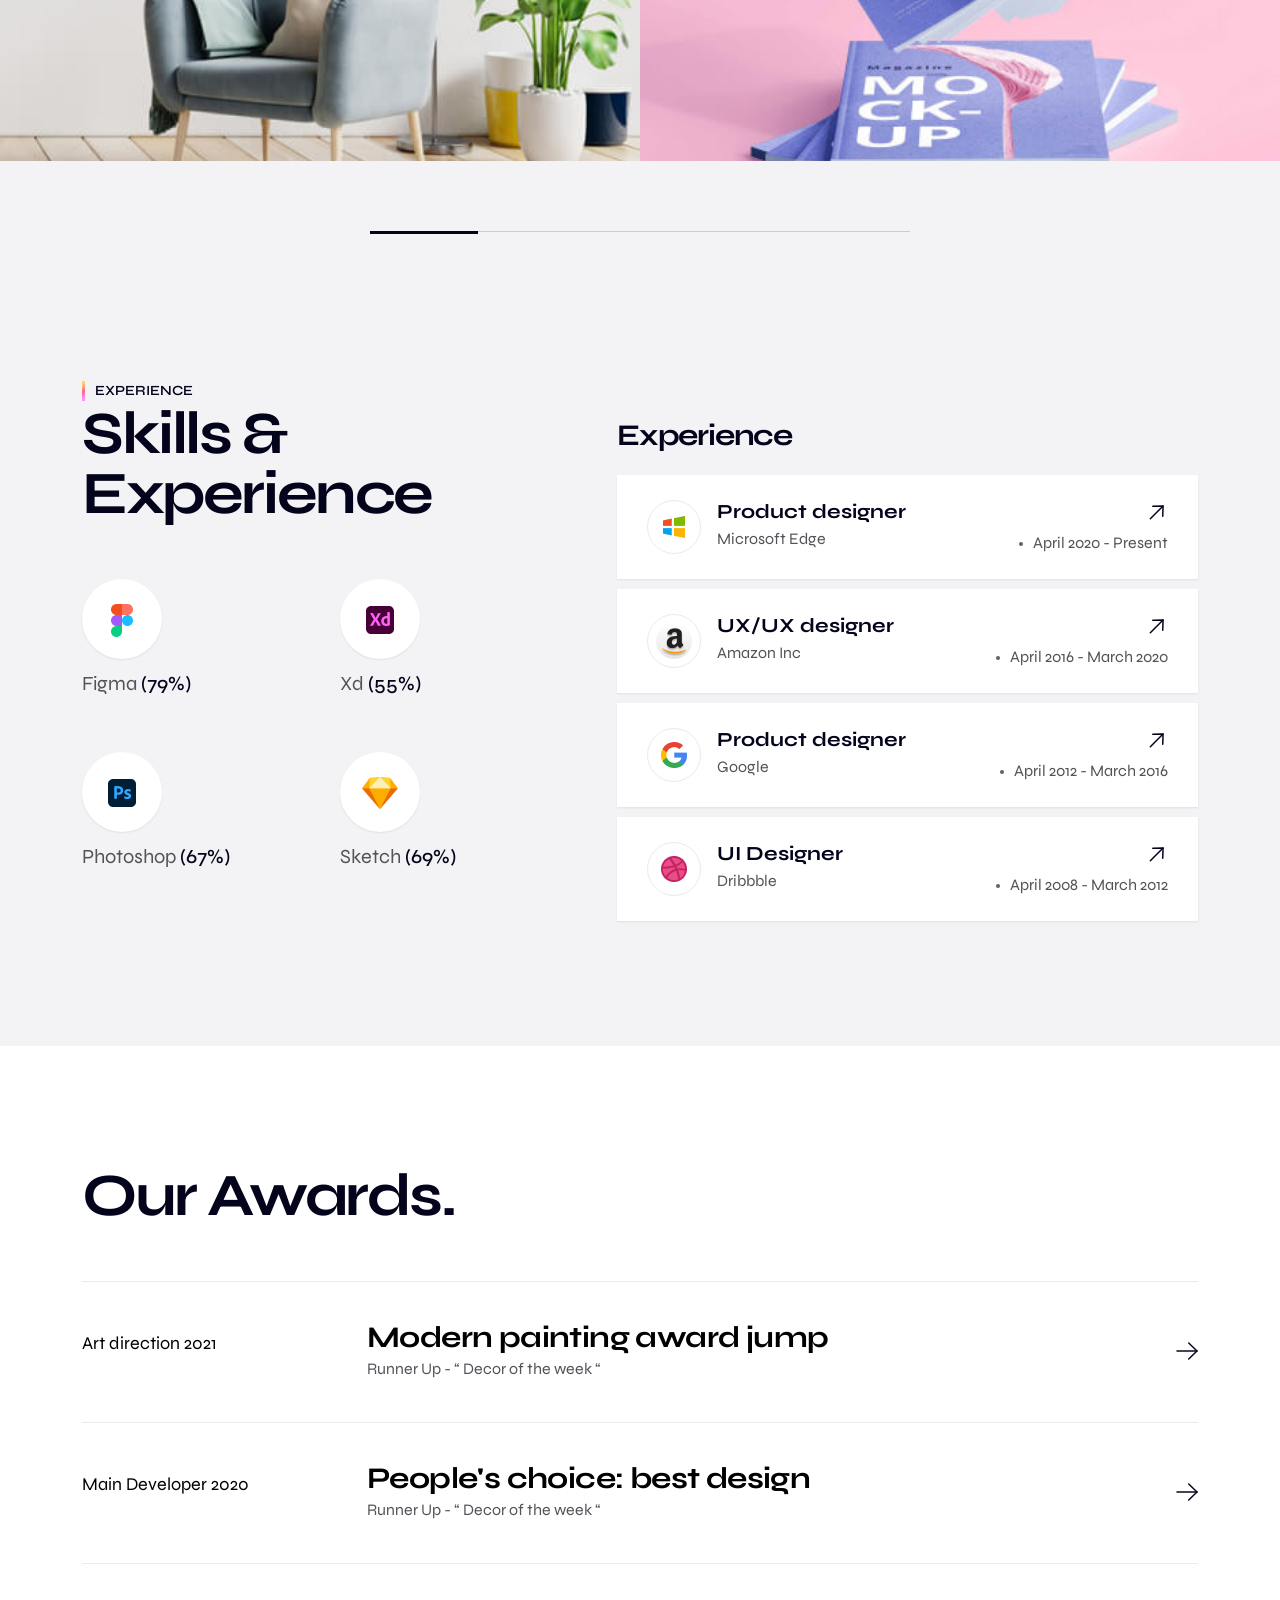
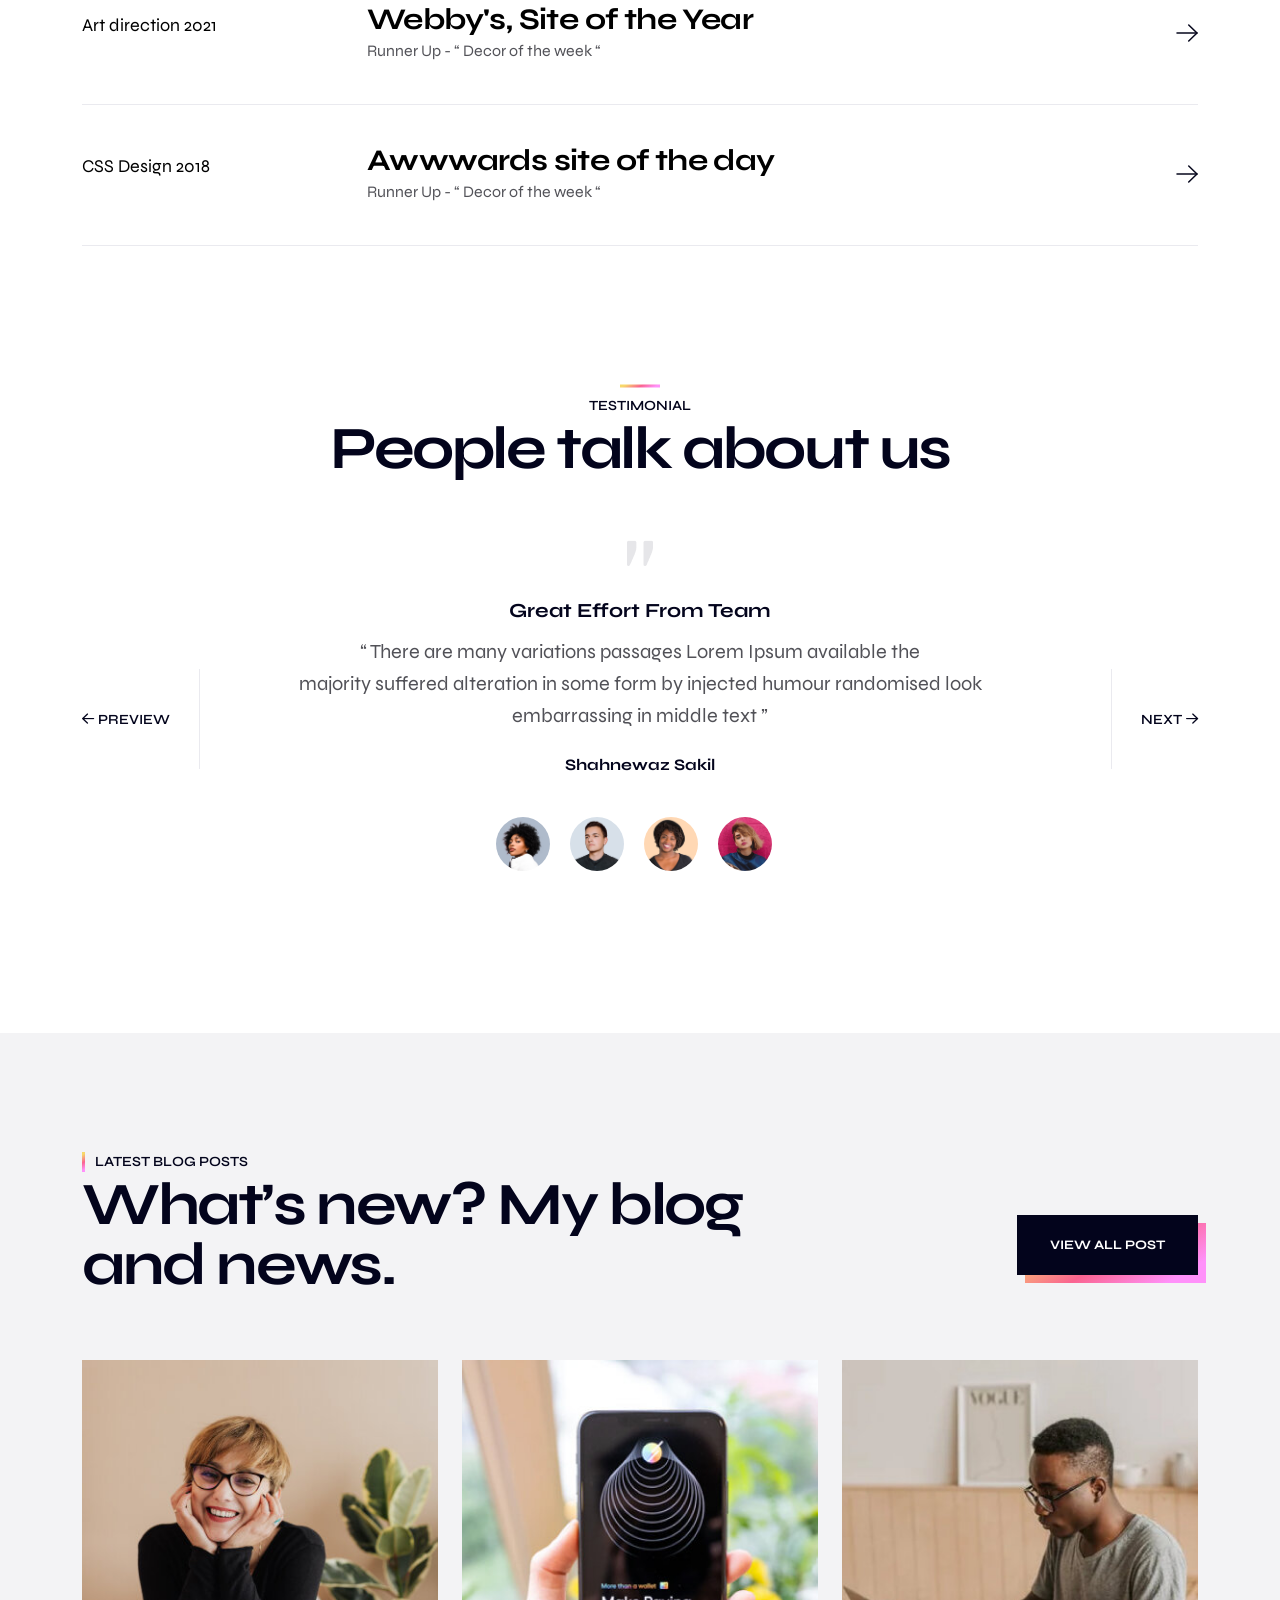
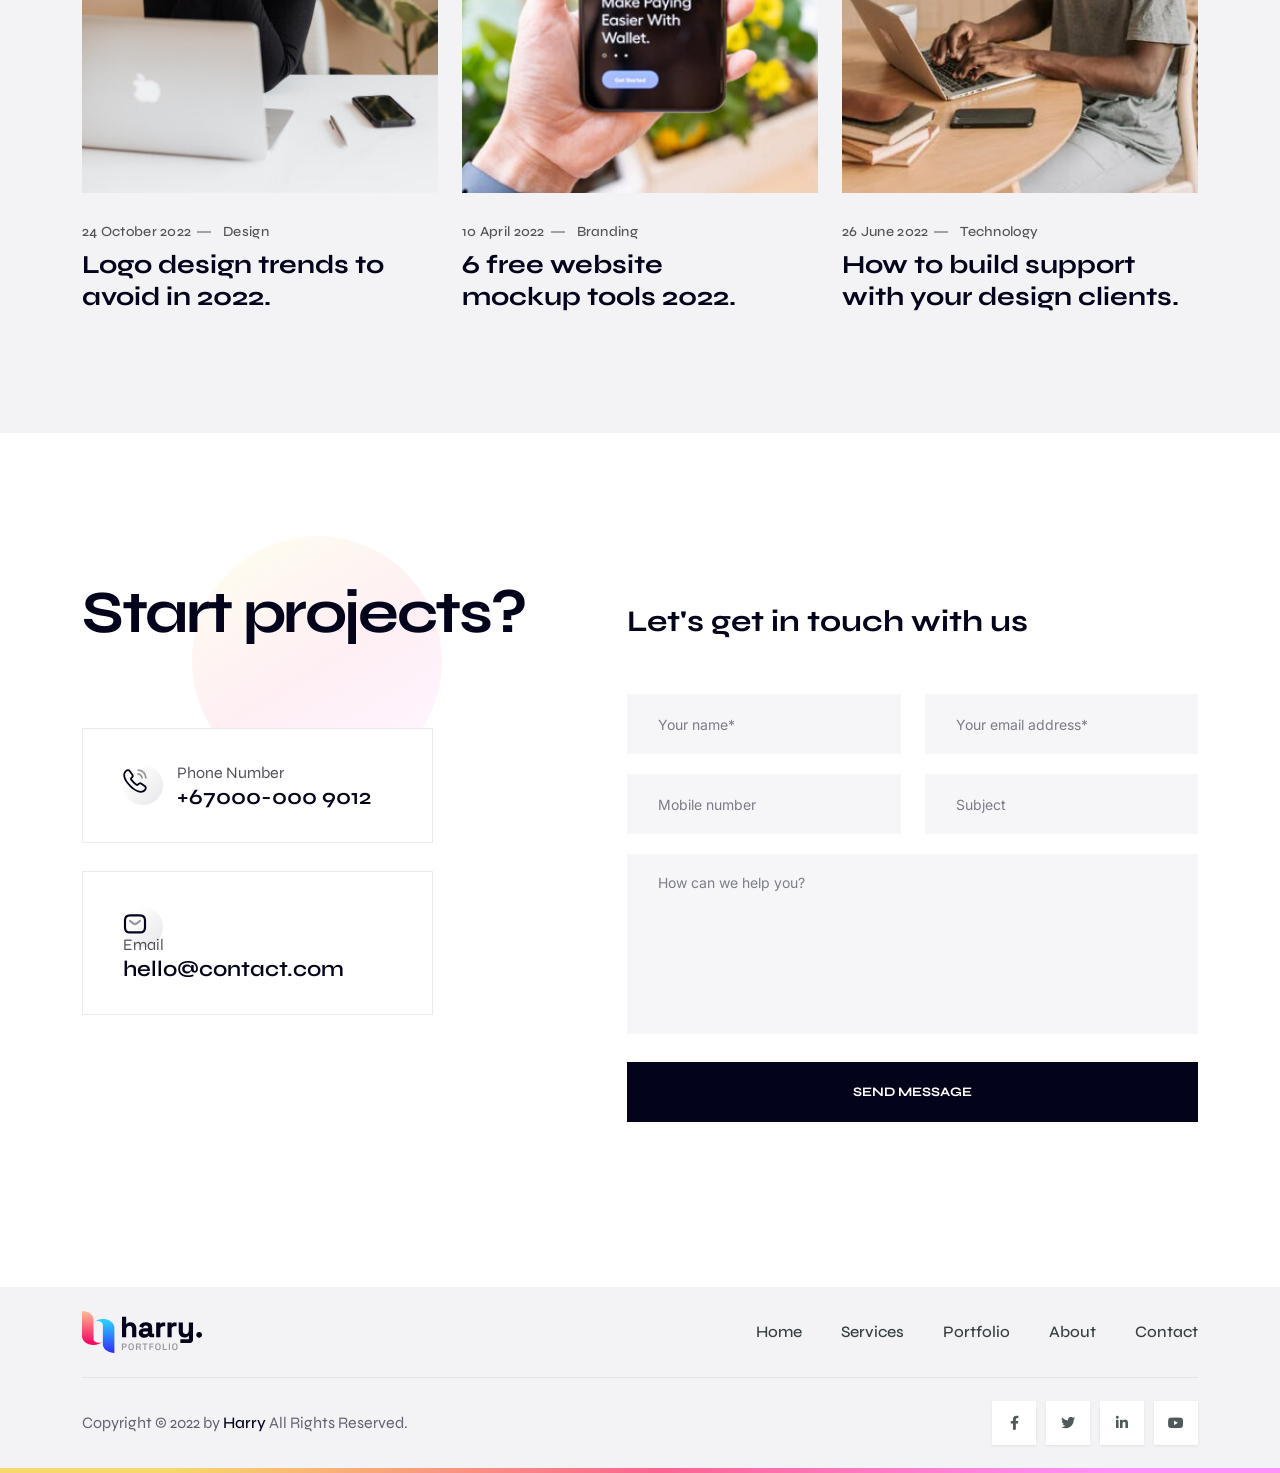
==== commit 3be84ce3: "updated navbar" ====
--- a/index.html
+++ b/index.html
@@ -1,395 +1,2278 @@
 <!DOCTYPE html>
-<!-- Created By Feroz Mahmud -->
-<html lang="en">
-
-<head>
-    <meta charset="UTF-8">
-    <meta name="viewport" content="width=device-width, initial-scale=1.0">
-    <title>Ekramul Haque</title>
-
-    <link rel="stylesheet" href="https://cdnjs.cloudflare.com/ajax/libs/font-awesome/5.15.3/css/all.min.css" />
-    <script src="https://code.jquery.com/jquery-3.5.1.min.js"></script>
-    <script src="https://cdnjs.cloudflare.com/ajax/libs/typed.js/2.0.11/typed.min.js"></script>
-    <script src="https://cdnjs.cloudflare.com/ajax/libs/waypoints/4.0.1/jquery.waypoints.min.js"></script>
-    <script src="https://cdnjs.cloudflare.com/ajax/libs/OwlCarousel2/2.3.4/owl.carousel.min.js"></script>
-    <link rel="stylesheet"
-        href="https://cdnjs.cloudflare.com/ajax/libs/OwlCarousel2/2.3.4/assets/owl.carousel.min.css" />
-<!-- Animate.css for animations -->
- <script src="https://unpkg.com/@tailwindcss/browser@4"></script>
-
-    <link rel="stylesheet" href="style.css">
-
-</head>
-
-<body>
-    <div class="scroll-up-btn">
-        <i class="fas fa-angle-up"></i>
+<html class="no-js" lang="zxx">
+  <head>
+    <meta charset="utf-8" />
+    <meta http-equiv="x-ua-compatible" content="ie=edge" />
+    <title>Ekramul - Portfoilo</title>
+    <meta name="description" content="" />
+    <meta name="viewport" content="width=device-width, initial-scale=1" />
+
+    <!-- Place favicon.ico in the root directory -->
+    <link
+      rel="shortcut icon"
+      type="image/x-icon"
+      href="assets/img/logo/favicon.png"
+    />
+
+    <!-- CSS here -->
+    <link rel="stylesheet" href="assets/css/bootstrap.css" />
+    <link rel="stylesheet" href="assets/css/meanmenu.css" />
+    <link rel="stylesheet" href="assets/css/animate.css" />
+    <link rel="stylesheet" href="assets/css/swiper-bundle.css" />
+    <link rel="stylesheet" href="assets/css/slick.css" />
+    <link rel="stylesheet" href="assets/css/nouislider.css" />
+    <link rel="stylesheet" href="assets/css/backtotop.css" />
+    <link rel="stylesheet" href="assets/css/magnific-popup.css" />
+    <link rel="stylesheet" href="assets/css/nice-select.css" />
+    <link rel="stylesheet" href="assets/css/font-awesome-pro.css" />
+    <link rel="stylesheet" href="assets/css/elegant-icon.css" />
+    <link rel="stylesheet" href="assets/css/hover-reveal.css" />
+    <link rel="stylesheet" href="assets/css/spacing.css" />
+    <link rel="stylesheet" href="assets/css/main.css" />
+  </head>
+  <body>
+    <!--[if lte IE 9]>
+      <p class="browserupgrade">
+        You are using an <strong>outdated</strong> browser. Please
+        <a href="https://browsehappy.com/">upgrade your browser</a> to improve
+        your experience and security.
+      </p>
+    <![endif]-->
+
+    <!-- pre loader area start -->
+    <div id="loading">
+      <div id="loading-center">
+        <div id="loading-center-absolute">
+          <!-- loading content here -->
+          <div class="preloader__content text-center">
+            <div class="preloader__logo">
+              <img src="assets/img/logo/logo-preloader.svg" alt="" />
+            </div>
+            <div id="tp-loading-bar" class="preloader__bar">
+              <div id="tp-loading-line" class="preloader__bar-inner"></div>
+            </div>
+            <h3 class="preloader__title">Ekramul</h3>
+            <div class="preloader__with-text">
+              <div class="preloader__with-text-wrapper">
+                <span data-text-preloader="h" class="preloader__title-2"
+                  >h</span
+                >
+                <span data-text-preloader="a" class="preloader__title-2"
+                  >a</span
+                >
+                <span data-text-preloader="r" class="preloader__title-2"
+                  >r</span
+                >
+                <span data-text-preloader="r" class="preloader__title-2"
+                  >r</span
+                >
+                <span data-text-preloader="y" class="preloader__title-2"
+                  >y</span
+                >
+              </div>
+            </div>
+            <p class="preloader__loading">Loading</p>
+          </div>
+        </div>
+      </div>
     </div>
-
-    <!-- navbar section start -->
-    <nav class="navbar">
-        <div class="max-width">
-            <div class="logo"><a href="#"><span>Ekramul </span>Haque</a></div>
-            <ul class="menu">
-                <li><a href="#home" class="menu-btn">Home</a></li>
-                <li><a href="#about" class="menu-btn">About</a></li>
-                <li><a href="#services" class="menu-btn">Services</a></li>
-                <li><a href="#skills" class="menu-btn">Skills</a></li>
-                <li><a href="#projects" class="menu-btn">Projects</a></li>
-                <li><a href="#contact" class="menu-btn">Contact</a></li>
-            </ul>
-            <div class="menu-btn">
-                <i class="fas fa-bars"></i>
-            </div>
+    <!-- pre loader area end -->
+
+    <!-- back to top start -->
+    <div class="back-to-top-wrapper">
+      <button id="back_to_top" type="button" class="back-to-top-btn">
+        <svg
+          width="12"
+          height="7"
+          viewBox="0 0 12 7"
+          fill="none"
+          xmlns="http://www.w3.org/2000/svg"
+        >
+          <path
+            d="M11 6L6 1L1 6"
+            stroke="currentColor"
+            stroke-width="1.5"
+            stroke-linecap="round"
+            stroke-linejoin="round"
+          />
+        </svg>
+      </button>
+    </div>
+    <!-- back to top end -->
+
+    <!-- header area start -->
+    <header>
+      <div class="header__area">
+        <div class="header__bottom-9 header__sticky" id="header-sticky">
+          <div class="container">
+            <div class="mega-menu-wrapper p-relative">
+              <div class="row align-items-center">
+                <div
+                  class="col-xxl-3 col-xl-3 col-lg-2 col-md-4 col-sm-5 col-8"
+                >
+                  <div class="logo">
+                    <a href="index.html">
+                      <img src="assets/img/logo/logo-green.svg" alt="logo" />
+                    </a>
+                  </div>
+                </div>
+                <div class="col-xxl-7 col-xl-7 col-lg-8 d-none d-lg-block">
+                  <div class="main-menu main-menu-9 main-menu-ff-space">
+                    <nav id="mobile-menu">
+                      <ul>
+                        <li>
+                          <a href="contact.html">Home</a>
+                        </li>
+                        <li>
+                          <a href="contact.html">About</a>
+                        </li>
+                        <li>
+                          <a href="contact.html">Services</a>
+                        </li>
+                        <li>
+                          <a href="contact.html">Portfolio</a>
+                        </li>
+                        <li>
+                          <a href="contact.html">Blogs</a>
+                        </li>
+                        <li>
+                          <a href="contact.html">Contact</a>
+                        </li>
+                      </ul>
+                    </nav>
+                    <!-- for wp -->
+                    <div class="header__hamburger ml-50 d-none">
+                      <button
+                        type="button"
+                        class="hamburger-btn offcanvas-open-btn"
+                      >
+                        <span></span>
+                        <span></span>
+                        <span></span>
+                      </button>
+                    </div>
+                  </div>
+                </div>
+                <div
+                  class="col-xxl-2 col-xl-2 col-lg-2 col-md-8 col-sm-7 col-4"
+                >
+                  <div
+                    class="header__bottom-right-8 d-flex justify-content-end align-items-center"
+                  >
+                    <div class="header__hamburger ml-50">
+                      <button
+                        type="button"
+                        class="hamburger-btn-8 hamburger-btn-8-black offcanvas-open-btn"
+                      >
+                        Menu
+                      </button>
+                    </div>
+                  </div>
+                </div>
+              </div>
+            </div>
+          </div>
         </div>
-    </nav>
-
-    <!-- home section start -->
-    <section class="home" id="home">
-        <div class="max-width">
-            <div class="home-content">
-                <div class="text-1 ">Hello, my name is</div>
-                <div class="text-2">Ekramul Haque</div>
-                <div class="text-3">And I'm a <span class="typing"></span></div>
-                <a href=""
-                    target="_blank"><strong>Download
-                        Resume</strong></a>
-            </div>
-            
+      </div>
+    </header>
+    <!-- header area end -->
+
+    <!-- offcanvas area start -->
+    <div class="offcanvas__area offcanvas__area-1">
+      <div class="offcanvas__wrapper">
+        <div class="offcanvas__shape">
+          <img
+            class="offcanvas__shape-1"
+            src="assets/img/shape/offcanvas-shape-1.png"
+            alt=""
+          />
         </div>
-        
-    </section>
-
-
-
-    <!-- about section start -->
-    <section class="about" id="about">
-        <div class="max-width">
-            <h2 class="title">About me</h2>
-            <div class="about-content">
-                <div class="column left">
-                    <div class="">
-    <img src="https://i.postimg.cc/9QTywrGM/banner-removebg-preview.png" 
-         alt="Rotating Image" 
-         class="w-64 h-64 object-contain rounded-xl  animate-floating">
-</div>
-
-<style>
-@keyframes floating {
-    0%, 100% {
-        transform: translateY(0);
-    }
-    50% {
-        transform: translateY(-10px);
-    }
-}
-.animate-floating {
-    animation: floating 2s ease-in-out infinite;
-}
-</style>
-
-                </div>
-                <div class="column right">
-                    <div class="text">I'm a <span class="typing-2"></span></div>
-                    <p>A dedicated and hardworking individual with a Bachelor's degree in Computer Science. Being well aware of the challenges and demands of this ever-evolving sector, I am offering my efficient and diligent services to fulfill the requirements of the IT industry. I aim at keeping myself up-to-date with the on-going developments in this field. Therefore, through my growing knowledge as well as sharp focus, I intend to successfully achieve my career goals. Expert in React.js, Node.js, Express, MongoDB, Firebase. I am stydying on Bachelor of Science in Computer Science & Engineering at Daffodil International University. Working with the clients, my goal is always driven towards providing amazing experience with the best level of quality and service to them.
-
-
-                    </p>
-                    <!-- <a href="https://docs.google.com/document/d/1G57_t04IL8L44MJS3AaqVKaKoTTvW1kpEq_FtSvWGTE/edit?usp=sharing">View Resume</a> -->
-                </div>
-            </div>
+        <div class="offcanvas__close">
+          <button class="offcanvas__close-btn offcanvas-close-btn">
+            <svg
+              width="12"
+              height="12"
+              viewBox="0 0 12 12"
+              fill="none"
+              xmlns="http://www.w3.org/2000/svg"
+            >
+              <path
+                d="M11 1L1 11"
+                stroke="currentColor"
+                stroke-width="1.5"
+                stroke-linecap="round"
+                stroke-linejoin="round"
+              />
+              <path
+                d="M1 1L11 11"
+                stroke="currentColor"
+                stroke-width="1.5"
+                stroke-linecap="round"
+                stroke-linejoin="round"
+              />
+            </svg>
+          </button>
         </div>
-    </section>
-
-    <!-- services section start -->
-    <section class="services" id="services">
-        <div class="max-width">
-            <h2 class="title">My Services</h2>
-            <div class="serv-content">
-
-                <div class="card">
-                    <div class="box">
-                        <i class="fas fa-code"></i>
-                        <div class="text">Full-Stack Web Development</div>
-                    </div>
-                </div>
-                <div class="card">
-                    <div class="box">
-                        <i class="fas fa-code"></i>
-                        <div class="text">Ecommerce<br>Website</div>
-                    </div>
-                </div>
-                <div class="card">
-                    <div class="box">
-                        <i class="fas fa-code"></i>
-                        <div class="text">Custom Web Applications</div>
-                    </div>
-                </div>
-                <div class="card">
-                    <div class="box">
-                        <i class="fas fa-code"></i>
-                        <div class="text">Content Management Systems</div>
-                    </div>
-                </div>
-                <div class="card">
-                    <div class="box">
-                        <i class="fas fa-code"></i>
-                        <div class="text">Responsive Website
-                        </div>
-                    </div>
-                </div>
-                <div class="card">
-                    <div class="box">
-                        <i class="fas fa-code"></i>
-                        <div class="text">Web Support & Maintenance</div>
-                    </div>
-                </div>
-
-            </div>
+        <div class="offcanvas__content">
+          <div
+            class="offcanvas__top mb-70 d-flex justify-content-between align-items-center"
+          >
+            <div class="offcanvas__logo logo">
+              <a href="index.html">
+                <img src="assets/img/logo/logo-black.svg" alt="logo" />
+              </a>
+            </div>
+          </div>
+          <div class="mobile-menu fix d-lg-none"></div>
+          <div
+            class="offcanvas__menu offcanvas__menu-ff-space d-none d-lg-block"
+          >
+            <nav>
+              <ul>
+                <li><a href="index.html">Home</a></li>
+                <li><a href="about.html">About</a></li>
+                <li><a href="services.html">Service</a></li>
+                <li><a href="blog-grid-2.html">Blog</a></li>
+                <li><a href="portfolio.html">Portfolio</a></li>
+                <li><a href="contact.html">Contact</a></li>
+              </ul>
+            </nav>
+          </div>
+          <div class="offcanvas__btn">
+            <a href="contact.html" class="tp-btn-offcanvas"
+              >Getting Started <i class="fa-regular fa-chevron-right"></i
+            ></a>
+          </div>
+          <div class="offcanvas__social">
+            <h3 class="offcanvas__social-title">Follow :</h3>
+            <a href="#"><i class="fab fa-facebook-f"></i></a>
+            <a href="#"><i class="fab fa-twitter"></i></a>
+            <a href="#"><i class="fab fa-youtube"></i></a>
+            <a href="#"><i class="fab fa-linkedin"></i></a>
+          </div>
+          <div class="offcanvas__contact">
+            <p class="offcanvas__contact-call">
+              <a href="tel:+964-742-44-763">+964 742 44 763</a>
+            </p>
+            <p class="offcanvas__contact-mail">
+              <a href="mailto:info@harry.com">info@harry.com</a>
+            </p>
+          </div>
         </div>
+      </div>
+    </div>
+    <div class="body-overlay"></div>
+    <!-- offcanvas area end -->
+    <!-- offcanvas area end -->
+
+    <!-- search popup start -->
+    <div class="search__popup">
+      <div class="container">
+        <div class="row">
+          <div class="col-xxl-12">
+            <div class="search__wrapper">
+              <div
+                class="search__top d-flex justify-content-between align-items-center"
+              >
+                <div class="search__logo">
+                  <a href="index.html">
+                    <img src="assets/img/logo/logo.svg" alt="" />
+                  </a>
+                </div>
+                <div class="search__close">
+                  <button
+                    type="button"
+                    class="search__close-btn search-close-btn"
+                  >
+                    <i class="far fa-times"></i>
+                  </button>
+                </div>
+              </div>
+              <div class="search__form">
+                <form action="#">
+                  <div class="search__input">
+                    <input type="text" placeholder="Type here to search" />
+                    <button type="submit"><i class="far fa-search"></i></button>
+                  </div>
+                </form>
+              </div>
+            </div>
+          </div>
         </div>
-    </section>
-
-    <!-- skills section start -->
-    <section class="skills" id="skills">
-        <div class="max-width">
-            <h2 class="title">My Skills</h2>
-            <div class="skills-content">
-                <div class="column left">
-                    <div class="text">My creative skills & technologies:</div>
-                    <p><strong>Web Development:</strong> JavaScript, Typescript, Php, Python, C, C++, React, Next.js, Vue.js, Redux,Node, Express, PostgreSQL, Prisma, MySQL, Laravel, Django
-                        <br>
-                        <br>
-                        <strong>Mobile App Development:</strong> Dart, Flutter, Firebase, Redux
-                        <br>
-                        <br>
-                        <strong>CMS:</strong> Wordpress
-                        <br>
-                        <br>
-                        <strong>Tools:</strong> GitHub, VS Code, Android Studio, Chrome Dev Tools, Netlify, Heroku.
-                    </p>
-                   
-                </div>
-                <div class="grid-container">
-  <div class="grid-item">
-    <img src="https://w7.pngwing.com/pngs/160/708/png-transparent-javascript-logo-javascript-logo-language-algorithm-app-3d-icon-thumbnail.png">
-  </div>
-
-  <div class="grid-item">
-    <img  class="animate-custom-spin" src="https://w7.pngwing.com/pngs/270/103/png-transparent-typescript-language-javascript-static-type-typescript-logo-frontend-3d-icon.png">
-
-  </div>
-  <style>
-@keyframes custom-spin {
-    0% {
-        transform: rotate(0deg);
-    }
-    100% {
-        transform: rotate(360deg);
-    }
-}
-
-/* Tailwind custom utility class */
-.animate-custom-spin {
-    animation: custom-spin 8s linear infinite;
-}
-</style>
-
-   <div class="grid-item">
-    <img src="https://w7.pngwing.com/pngs/460/559/png-transparent-php-scripting-language-server-side-php-logo-web-applications-backend-3d-icon-thumbnail.png">
-  </div>
-
-     <div class="grid-item">
-    <img src="https://cdn3d.iconscout.com/3d/free/thumb/free-python-3d-icon-download-in-png-blend-fbx-gltf-file-formats--pycharm-logo-programming-language-high-level-interpreted-coding-lang-pack-logos-icons-7578001.png">
-  </div>
-
-<div class="grid-item">
-    <img src="https://encrypted-tbn0.gstatic.com/images?q=tbn:ANd9GcS3ogzjtbw9BR2kvN88btLRfK3Ffc9p3dVcNQ&s">
-  </div>
-
-   <div class="grid-item">
-    <img src="https://static-00.iconduck.com/assets.00/react-icon-512x512-u6e60ayf.png">
-  </div>
-   <div class="grid-item">
-    <img src="https://images.seeklogo.com/logo-png/32/2/next-js-logo-png_seeklogo-321806.png">
-  </div>
-  <div class="grid-item">
-    <img src="https://images.seeklogo.com/logo-png/27/1/vue-js-logo-png_seeklogo-274070.png">
-  </div>
-  
-   
-   <div class="grid-item">
-    <img src="https://encrypted-tbn0.gstatic.com/images?q=tbn:ANd9GcRsRlH5x8oBQAqXxQBNwTIGAnoBBrjEWHP2pw&s">
-  </div>
-   <div class="grid-item">
-    <img src="https://w7.pngwing.com/pngs/414/85/png-transparent-nodejs-javascript-runtime-backend-node-js-logo-3d-icon-thumbnail.png">
-  </div>
-   
-   <div class="grid-item">
-    <img src="https://static.vecteezy.com/system/resources/previews/008/942/398/non_2x/ejs-logo-ejs-letter-ejs-letter-logo-design-initials-ejs-logo-linked-with-circle-and-uppercase-monogram-logo-ejs-typography-for-technology-business-and-real-estate-brand-vector.jpg">
-  </div>
-   <div class="grid-item">
-    <img src="https://encrypted-tbn0.gstatic.com/images?q=tbn:ANd9GcTP6fPE_tJwJgs7iKrmtzCrKXn-iBCe2cBhc62LGY9ILOgDRkT6ALWLFlGLEq59kYOX5GA&usqp=CAU">
-  </div>
-
-   <div class="grid-item">
-    <img src="https://images.seeklogo.com/logo-png/23/1/mongoose-logo-png_seeklogo-231576.png">
-  </div>
-
-   <div class="grid-item">
-    <img src="https://cdn.freelogovectors.net/wp-content/uploads/2022/01/prisma_logo-freelogovectors.net_.png">
-  </div>
-
-   <div class="grid-item">
-    <img src="https://upload.wikimedia.org/wikipedia/commons/thumb/9/9a/Laravel.svg/1969px-Laravel.svg.png">
-  </div>
-
-   <div class="grid-item">
-    <img src="https://www.shareicon.net/data/512x512/2016/08/01/640321_development_512x512.png">
-  </div>
-
-   <div class="grid-item">
-    <img src="https://img.favpng.com/7/5/11/postgresql-logo-computer-software-database-png-favpng-VzwjvpxaDys6FnN0apYZJbGV7.jpg">
-  </div>
- 
-
-</div>
-                </div>
-            </div>
+      </div>
+    </div>
+    <!-- search popup end -->
+
+    <main>
+      <!-- slider area start -->
+      <section class="slider__area pt-40 p-relative fix">
+        <div class="slider__item-9">
+          <div class="container">
+            <div class="row align-items-end">
+              <div class="col-xl-7 col-lg-6 col-md-7">
+                <div class="slider__content-9">
+                  <span class="slider__title-pre-9"
+                    >Hy ! I am Brian miller</span
+                  >
+                  <h3 class="slider__title-9">
+                    Creative <br />
+                    UI/UX designer
+                  </h3>
+                  <p>
+                    Hi! I'm a UI/UX Designer - creating bold & brave interface
+                    design for companies all across the world.
+                  </p>
+
+                  <div class="slider__btn-9 mb-85">
+                    <a href="contact.html" class="tp-btn-5 tp-link-btn-3">
+                      Book a call
+                      <span>
+                        <i class="fa-regular fa-arrow-right"></i>
+                      </span>
+                    </a>
+                  </div>
+
+                  <div
+                    class="slider__social-9 d-flex flex-wrap align-items-center"
+                  >
+                    <span>Check out my:</span>
+                    <ul>
+                      <li>
+                        <a href="#">
+                          <svg
+                            width="16"
+                            height="16"
+                            viewBox="0 0 16 16"
+                            fill="none"
+                            xmlns="http://www.w3.org/2000/svg"
+                          >
+                            <path
+                              d="M11.5 1H4.5C2.567 1 1 2.567 1 4.5V11.5C1 13.433 2.567 15 4.5 15H11.5C13.433 15 15 13.433 15 11.5V4.5C15 2.567 13.433 1 11.5 1Z"
+                              stroke="currentColor"
+                              stroke-width="1.5"
+                              stroke-linecap="round"
+                              stroke-linejoin="round"
+                            />
+                            <path
+                              d="M10.7992 7.55891C10.8856 8.14148 10.7861 8.73646 10.5148 9.25922C10.2436 9.78197 9.81441 10.2059 9.28835 10.4707C8.76228 10.7355 8.16612 10.8276 7.58466 10.7341C7.0032 10.6405 6.46604 10.366 6.0496 9.94952C5.63315 9.53307 5.35862 8.99592 5.26506 8.41445C5.17149 7.83299 5.26365 7.23683 5.52844 6.71077C5.79322 6.1847 6.21714 5.75552 6.7399 5.48427C7.26266 5.21303 7.85764 5.11352 8.44021 5.19991C9.03445 5.28803 9.5846 5.56493 10.0094 5.98972C10.4342 6.41451 10.7111 6.96466 10.7992 7.55891Z"
+                              stroke="currentColor"
+                              stroke-width="1.5"
+                              stroke-linecap="round"
+                              stroke-linejoin="round"
+                            />
+                            <path
+                              d="M11.8496 4.15009H11.8596"
+                              stroke="currentColor"
+                              stroke-width="1.5"
+                              stroke-linecap="round"
+                              stroke-linejoin="round"
+                            />
+                          </svg>
+                        </a>
+                      </li>
+                      <li>
+                        <a href="#">
+                          <svg
+                            width="16"
+                            height="16"
+                            viewBox="0 0 16 16"
+                            fill="none"
+                            xmlns="http://www.w3.org/2000/svg"
+                          >
+                            <path
+                              d="M8 15C11.866 15 15 11.866 15 8C15 4.13401 11.866 1 8 1C4.13401 1 1 4.13401 1 8C1 11.866 4.13401 15 8 15Z"
+                              stroke="currentColor"
+                              stroke-width="1.5"
+                              stroke-miterlimit="10"
+                              stroke-linecap="round"
+                              stroke-linejoin="round"
+                            />
+                            <path
+                              d="M12.5516 2.95306C10.7316 6.13806 7.22455 7.96507 3.57055 7.63607L1.35156 7.43306"
+                              stroke="currentColor"
+                              stroke-width="1.5"
+                              stroke-miterlimit="10"
+                              stroke-linecap="round"
+                              stroke-linejoin="round"
+                            />
+                            <path
+                              d="M3.45215 13.159C5.27215 9.97401 8.77916 8.147 12.4332 8.476L14.6521 8.67901"
+                              stroke="currentColor"
+                              stroke-width="1.5"
+                              stroke-miterlimit="10"
+                              stroke-linecap="round"
+                              stroke-linejoin="round"
+                            />
+                            <path
+                              d="M4.94043 1.70007L7.16642 4.46508C8.65742 6.31308 9.71443 8.46208 10.2744 10.7651L11.1214 14.2581"
+                              stroke="currentColor"
+                              stroke-width="1.5"
+                              stroke-miterlimit="10"
+                              stroke-linecap="round"
+                              stroke-linejoin="round"
+                            />
+                          </svg>
+                        </a>
+                      </li>
+                      <li>
+                        <a href="#">
+                          <svg
+                            width="20"
+                            height="14"
+                            viewBox="0 0 20 14"
+                            fill="none"
+                            xmlns="http://www.w3.org/2000/svg"
+                          >
+                            <path
+                              d="M1 6.72744H7.30022C8.79428 6.72744 10.0003 8.00656 10.0003 9.59115C10.0003 11.1757 8.79428 12.4549 7.30022 12.4549H1.90003C1.40501 12.4549 1 12.0253 1 11.5003V1.95457C1 1.42956 1.40501 1 1.90003 1H6.40019C7.89425 1 9.10029 2.27913 9.10029 3.86372C9.10029 5.44831 7.89425 6.72744 6.40019 6.72744H1Z"
+                              stroke="currentColor"
+                              stroke-width="1.5"
+                              stroke-miterlimit="10"
+                            />
+                            <path
+                              d="M11.7998 8.63659H19.0001C19.0001 6.52698 17.389 4.8183 15.3999 4.8183C13.4109 4.8183 11.7998 6.52698 11.7998 8.63659ZM11.7998 8.63659C11.7998 10.7462 13.4109 12.4549 15.3999 12.4549H16.903"
+                              stroke="currentColor"
+                              stroke-width="1.5"
+                              stroke-miterlimit="10"
+                              stroke-linecap="round"
+                              stroke-linejoin="round"
+                            />
+                            <path
+                              d="M16.7479 2.43195H14.0479"
+                              stroke="currentColor"
+                              stroke-width="1.5"
+                              stroke-miterlimit="10"
+                              stroke-linecap="round"
+                              stroke-linejoin="round"
+                            />
+                          </svg>
+                        </a>
+                      </li>
+                    </ul>
+                  </div>
+                </div>
+              </div>
+              <div class="col-xl-5 col-lg-6 col-md-5 order-first order-md-last">
+                <div class="slider__thumb-9 p-relative scene">
+                  <div class="slider__shape">
+                    <div class="slider__shape-20">
+                      <img
+                        class="layer"
+                        data-depth=".2"
+                        src="assets/img/slider/9/slider-shape-1.png"
+                        alt=""
+                      />
+                    </div>
+                    <div class="slider__shape-21">
+                      <img
+                        class="layer"
+                        data-depth=".3"
+                        src="assets/img/slider/9/slider-shape-2.png"
+                        alt=""
+                      />
+                    </div>
+                  </div>
+                  <img
+                    class="slider__thumb-9-main"
+                    src="assets/img/slider/9/slider-1.png"
+                    alt=""
+                  />
+                </div>
+              </div>
+            </div>
+          </div>
         </div>
-    </section>
-
-    <!-- projects section start -->
-    <section class="projects" id="projects">
-        <div class="max-width">
-            <h2 class="title">My Projects</h2>
-            <div class="carousel owl-carousel">
-                <div class="card">
-                    <div class="box">
-                        <img src="https://i.ibb.co/2KyswL1/Capture-removebg-preview.png" class="hh" alt="">
-                        <div class="text">motors</div>
-                        <p>A website of a car shop.</p>
-                    </div>
-                </div>
-                <div class="card">
-                    <div class="box">
-                        <img src="https://i.ibb.co/P9cdNT2/Capture.png" alt="">
-                        <div class="text">University</div>
-                        <p>An educational website.</p>
-                    </div>
-                </div>
-                <div class="card">
-                    <div class="box">
-                        <img src="https://i.ibb.co/P9cdNT2/Capture.png" alt="">
-                        <div class="text">University</div>
-                        <p>An educational website.</p>
-                    </div>
-                </div>
-                <div class="card">
-                    <div class="box">
-                        <img src="https://i.ibb.co/P9cdNT2/Capture.png" alt="">
-                        <div class="text">University</div>
-                        <p>An educational website.</p>
-                    </div>
-                </div>
-                <div class="card">
-                    <div class="box">
-                        <img src="https://i.ibb.co/jrsGvnm/Capture.png" alt="">
-                        <div class="text">Orgafe</div>
-                        <p>A website of an online organic store.</p>
-                    </div>
-                </div>
-                <!-- <div class="card">
-                    <div class="box">
-                        <img src="images/project-4.jpeg" alt="">
-                        <div class="text">Project name</div>
-                        <p>Lorem ipsum dolor sit amet consectetur adipisicing elit.</p>
-                    </div>
-                </div>
-                <div class="card">
-                    <div class="box">
-                        <img src="images/project-5.jpeg" alt="">
-                        <div class="text">Project name</div>
-                        <p>Lorem ipsum dolor sit amet consectetur adipisicing elit.</p>
-                    </div>
-                </div> -->
-            </div>
-            <div class="projectcs-btn">
-                <a href="https://feroz-mahmud.netlify.app/projects.html" target="_blank">All Projects</a>
-            </div>
+      </section>
+      <!-- slider area end -->
+
+      <!-- about area start -->
+      <section class="about__area about__space-145">
+        <div
+          class="about__inner-9 black-bg wow fadeInUp"
+          data-wow-delay=".3s"
+          data-wow-duration="1s"
+        >
+          <div class="container">
+            <div class="row justify-content-center">
+              <div class="col-xxl-10 col-xl-10 col-lg-11 col-md-10">
+                <div class="about__wrapper-9">
+                  <span class="about-subtitle">ABOUT ME</span>
+                  <h3 class="about-title">
+                    My name is <span>micael</span>, I’m a
+                    <span>Designer</span> based in <span>Australia</span> and
+                    this is a <span>selection</span> of my personal and
+                    <span>professional</span> work.
+                  </h3>
+
+                  <p>
+                    Over the past 12 years, I've worked with a diverse range of
+                    clients, from startups to fortune 500 companies. I love
+                    crafting interfaces that delight users and help businesses
+                    grow. lorem ipsum dolor sit amet, consectet adipiscing
+                    spendisse iperdiet.
+                  </p>
+
+                  <div class="about__btn-9">
+                    <a
+                      href="https://weblearnbd.net/wp/bioxlab/wp-content/uploads/2022/09/demo-cv.pdf"
+                      target="_blank"
+                      class="tp-btn-5 tp-btn-5-white"
+                      >Download CV</a
+                    >
+                  </div>
+                </div>
+              </div>
+            </div>
+          </div>
         </div>
-    </section>
-
-    <!-- contact section start -->
-    <section class="contact" id="contact">
-        <div class="max-width">
-            <h2 class="title">Contact me</h2>
-            <div class="contact-content">
-                <div class="column left">
-                    <div class="text">Get in Touch</div>
-                    <p>Communication is a skill. It's like riding a bicycle. If I am willing to work at it, I can
-                        rapidly improve the quality of every part of my life.</p>
-                    <div class="icons">
-                        <div class="row">
-                            <i class="fas fa-user"></i>
-                            <div class="info">
-                                <div class="head">Name</div>
-                                <div class="sub-title">Ekramul Haque</div>
-                            </div>
-                        </div>
-                        <div class="row">
-                            <i class="fas fa-map-marker-alt"></i>
-                            <div class="info">
-                                <div class="head">Address</div>
-                                <div class="sub-title">Dhaka, Bangladesh</div>
-                            </div>
-                        </div>
-                        <div class="row">
-                            <i class="fas fa-envelope"></i>
-                            <div class="info">
-                                <div class="head">Email</div>
-                                <div class="sub-title">ekramul.haque.cse1@gmail.com</div>
-                            </div>
-                        </div>
-                    </div>
-                </div>
-                <div class="column right">
-                    <div class="text">Message me</div>
-                    <form action="#">
-                        <div class="fields">
-                            <div class="field name">
-                                <input type="text" placeholder="Name" required>
-                            </div>
-                            <div class="field email">
-                                <input type="email" placeholder="Email" required>
-                            </div>
-                        </div>
-                        <div class="field">
-                            <input type="text" placeholder="Subject" required>
-                        </div>
-                        <div class="field textarea">
-                            <textarea cols="30" rows="10" placeholder="Message.." required></textarea>
-                        </div>
-                        <div class="button-area">
-                            <button type="submit">Send message</button>
-                        </div>
-                    </form>
-                </div>
-            </div>
+      </section>
+      <!-- about area end -->
+
+      <!-- features area start -->
+      <section class="features__area pt-140 pb-140">
+        <div class="container">
+          <div class="row">
+            <div class="col-xl-4 col-lg-4 col-md-6">
+              <div class="features__wrapper-9 mr-30">
+                <div
+                  class="features__content-9 features-item-content"
+                  rel="features-img-1"
+                >
+                  <span>Strategy</span>
+                  <h3 class="features__title-9">Concept</h3>
+                </div>
+                <div
+                  class="features__content-9 features-item-content active"
+                  rel="features-img-2"
+                >
+                  <span>Analysis</span>
+                  <h3 class="features__title-9">Research</h3>
+                </div>
+                <div
+                  class="features__content-9 features-item-content"
+                  rel="features-img-3"
+                >
+                  <span>Development</span>
+                  <h3 class="features__title-9">Design</h3>
+                </div>
+                <div
+                  class="features__content-9 features-item-content"
+                  rel="features-img-4"
+                >
+                  <span>Prototyping</span>
+                  <h3 class="features__title-9">Animation</h3>
+                </div>
+              </div>
+            </div>
+            <div class="col-xl-8 col-lg-8 col-md-6 d-none d-md-block">
+              <div class="features__thumb-wrapper-9 pl-20">
+                <div id="features-item-thumb" class="features-img-2">
+                  <div class="features__thumb-9 transition-3 features-img-1">
+                    <img src="assets/img/features/9/features-1.jpg" alt="" />
+                    <div class="features__thumb-9-content">
+                      <p>
+                        “I design beautifully simple things,and i love what i
+                        do.”
+                      </p>
+
+                      <div class="features-users">
+                        <img src="assets/img/users/user-1.jpg" alt="" />
+                        <img src="assets/img/users/user-2.jpg" alt="" />
+                        <img src="assets/img/users/user-3.jpg" alt="" />
+                      </div>
+                    </div>
+                  </div>
+                  <div
+                    class="features__thumb-9 transition-3 features-img-2 active"
+                  >
+                    <img src="assets/img/features/9/features-2.jpg" alt="" />
+                    <div class="features__thumb-9-content">
+                      <p>
+                        “I design beautifully simple things,and i love what i
+                        do.”
+                      </p>
+
+                      <div class="features-users">
+                        <img src="assets/img/users/user-1.jpg" alt="" />
+                        <img src="assets/img/users/user-2.jpg" alt="" />
+                        <img src="assets/img/users/user-3.jpg" alt="" />
+                      </div>
+                    </div>
+                  </div>
+                  <div class="features__thumb-9 transition-3 features-img-3">
+                    <img src="assets/img/features/9/features-3.jpg" alt="" />
+                    <div class="features__thumb-9-content">
+                      <p>
+                        “I design beautifully simple things,and i love what i
+                        do.”
+                      </p>
+
+                      <div class="features-users">
+                        <img src="assets/img/users/user-1.jpg" alt="" />
+                        <img src="assets/img/users/user-2.jpg" alt="" />
+                        <img src="assets/img/users/user-3.jpg" alt="" />
+                      </div>
+                    </div>
+                  </div>
+                  <div class="features__thumb-9 transition-3 features-img-4">
+                    <img src="assets/img/features/9/features-4.jpg" alt="" />
+                    <div class="features__thumb-9-content">
+                      <p>
+                        “I design beautifully simple things,and i love what i
+                        do.”
+                      </p>
+
+                      <div class="features-users">
+                        <img src="assets/img/users/user-1.jpg" alt="" />
+                        <img src="assets/img/users/user-2.jpg" alt="" />
+                        <img src="assets/img/users/user-3.jpg" alt="" />
+                      </div>
+                    </div>
+                  </div>
+                </div>
+              </div>
+            </div>
+          </div>
         </div>
-    </section>
-
-    <!-- footer section start -->
+      </section>
+      <!-- features area end -->
+
+      <!-- services area start -->
+      <section class="services__area pb-120">
+        <div class="container">
+          <div class="row">
+            <div class="col-xxl-4 col-xl-4 col-lg-4 col-md-6">
+              <div class="services__item-9 mb-30 transition-3">
+                <div
+                  class="services__item-9-top d-flex align-items-start justify-content-between"
+                >
+                  <div class="services__icon-9">
+                    <span>
+                      <svg
+                        width="47"
+                        height="42"
+                        viewBox="0 0 47 42"
+                        fill="none"
+                        xmlns="http://www.w3.org/2000/svg"
+                      >
+                        <path
+                          d="M5.06035 29.4262L12.5801 37.0285C17.8613 42.3677 19.6652 42.2798 24.8812 37.0285L36.9867 24.79C41.203 20.5275 42.2679 17.6931 36.9867 12.3539L29.467 4.75152C23.838 -0.939241 21.3821 0.488942 17.1659 4.75152L5.06035 16.99C-0.133935 22.2633 -0.568603 23.7354 5.06035 29.4262Z"
+                          stroke="currentColor"
+                          stroke-width="2"
+                          stroke-linecap="round"
+                          stroke-linejoin="round"
+                        />
+                        <path
+                          opacity="0.4"
+                          d="M38.5975 32.1286L37.1631 34.5236C35.1419 37.9292 36.7067 40.7197 40.6405 40.7197C44.5742 40.7197 46.139 37.9292 44.1178 34.5236L42.6834 32.1286C41.5533 30.239 39.7059 30.239 38.5975 32.1286Z"
+                          stroke="currentColor"
+                          stroke-width="2"
+                          stroke-linecap="round"
+                          stroke-linejoin="round"
+                        />
+                        <path
+                          opacity="0.4"
+                          d="M1.21484 22.1312C13.2986 18.8134 26.0344 18.7036 38.1616 21.8456L39.2483 22.1312"
+                          stroke="currentColor"
+                          stroke-width="2"
+                          stroke-linecap="round"
+                          stroke-linejoin="round"
+                        />
+                      </svg>
+                      <img
+                        src="assets/img/services/9/services-icon-shape.png"
+                        alt=""
+                      />
+                    </span>
+                  </div>
+                  <div class="services__btn-9">
+                    <a href="services-details.html"
+                      ><i class="fa-light fa-arrow-up-right"></i
+                    ></a>
+                  </div>
+                </div>
+                <div class="services__content-9">
+                  <span class="services-project">86 Project</span>
+                  <h3 class="services__title-9">
+                    <a href="services-details.html">Website design</a>
+                  </h3>
+                </div>
+              </div>
+            </div>
+            <div class="col-xxl-4 col-xl-4 col-lg-4 col-md-6">
+              <div class="services__item-9 mb-30 transition-3">
+                <div
+                  class="services__item-9-top d-flex align-items-start justify-content-between"
+                >
+                  <div class="services__icon-9">
+                    <span>
+                      <svg
+                        width="32"
+                        height="40"
+                        viewBox="0 0 32 40"
+                        fill="none"
+                        xmlns="http://www.w3.org/2000/svg"
+                      >
+                        <path
+                          d="M31 10.5V29.5C31 37.1 29.125 39 21.625 39H10.375C2.875 39 1 37.1 1 29.5V10.5C1 2.9 2.875 1 10.375 1H21.625C29.125 1 31 2.9 31 10.5Z"
+                          stroke="currentColor"
+                          stroke-width="2"
+                          stroke-linecap="round"
+                          stroke-linejoin="round"
+                        />
+                        <path
+                          opacity="0.4"
+                          d="M19.7637 7.65088H12.2637"
+                          stroke="currentColor"
+                          stroke-width="1.5"
+                          stroke-linecap="round"
+                          stroke-linejoin="round"
+                        />
+                        <path
+                          opacity="0.4"
+                          d="M15.9941 33.4891C17.5992 33.4891 18.9004 32.1706 18.9004 30.5441C18.9004 28.9176 17.5992 27.5991 15.9941 27.5991C14.3891 27.5991 13.0879 28.9176 13.0879 30.5441C13.0879 32.1706 14.3891 33.4891 15.9941 33.4891Z"
+                          stroke="currentColor"
+                          stroke-width="1.5"
+                          stroke-linecap="round"
+                          stroke-linejoin="round"
+                        />
+                      </svg>
+                      <img
+                        src="assets/img/services/9/services-icon-shape.png"
+                        alt=""
+                      />
+                    </span>
+                  </div>
+                  <div class="services__btn-9">
+                    <a href="services-details.html"
+                      ><i class="fa-light fa-arrow-up-right"></i
+                    ></a>
+                  </div>
+                </div>
+                <div class="services__content-9">
+                  <span class="services-project">63 Project</span>
+                  <h3 class="services__title-9">
+                    <a href="services-details.html">Mobile App Design</a>
+                  </h3>
+                </div>
+              </div>
+            </div>
+            <div class="col-xxl-4 col-xl-4 col-lg-4 col-md-6">
+              <div class="services__item-9 mb-30 transition-3">
+                <div
+                  class="services__item-9-top d-flex align-items-start justify-content-between"
+                >
+                  <div class="services__icon-9">
+                    <span>
+                      <svg
+                        width="40"
+                        height="40"
+                        viewBox="0 0 40 40"
+                        fill="none"
+                        xmlns="http://www.w3.org/2000/svg"
+                      >
+                        <path
+                          opacity="0.4"
+                          d="M33.2859 12.4C36.434 12.4 38.9859 9.84803 38.9859 6.7C38.9859 3.55198 36.434 1 33.2859 1C30.1379 1 27.5859 3.55198 27.5859 6.7C27.5859 9.84803 30.1379 12.4 33.2859 12.4Z"
+                          stroke="currentColor"
+                          stroke-width="1.5"
+                          stroke-linecap="round"
+                          stroke-linejoin="round"
+                        />
+                        <path
+                          opacity="0.4"
+                          d="M10.5 21.9009H20"
+                          stroke="currentColor"
+                          stroke-width="1.5"
+                          stroke-linecap="round"
+                          stroke-linejoin="round"
+                        />
+                        <path
+                          opacity="0.4"
+                          d="M10.5 29.5H27.6"
+                          stroke="currentColor"
+                          stroke-width="1.5"
+                          stroke-linecap="round"
+                          stroke-linejoin="round"
+                        />
+                        <path
+                          d="M23.8 1H14.3C4.8 1 1 4.8 1 14.3V25.7C1 35.2 4.8 39 14.3 39H25.7C35.2 39 39 35.2 39 25.7V16.2"
+                          stroke="currentColor"
+                          stroke-width="2"
+                          stroke-linecap="round"
+                          stroke-linejoin="round"
+                        />
+                      </svg>
+                      <img
+                        src="assets/img/services/9/services-icon-shape.png"
+                        alt=""
+                      />
+                    </span>
+                  </div>
+                  <div class="services__btn-9">
+                    <a href="services-details.html"
+                      ><i class="fa-light fa-arrow-up-right"></i
+                    ></a>
+                  </div>
+                </div>
+                <div class="services__content-9">
+                  <span class="services-project">75 Project</span>
+                  <h3 class="services__title-9">
+                    <a href="services-details.html">Dashboard</a>
+                  </h3>
+                </div>
+              </div>
+            </div>
+          </div>
+        </div>
+      </section>
+      <!-- services area end -->
+
+      <!-- portfolio area start -->
+      <section class="portfolio__area portfolio__overlay-9 fix">
+        <div class="container">
+          <div class="row align-items-end">
+            <div class="col-xxl-6 col-xl-6 col-lg-8 col-md-8">
+              <div class="section__title-wrapper-9 mb-65">
+                <span class="section__title-pre-9">Past Projects</span>
+                <h3 class="section__title-9">The work I did for client.</h3>
+              </div>
+            </div>
+            <div class="col-xxl-6 col-xl-6 col-lg-4 col-md-4">
+              <div class="portfolio__more-9 mb-85 text-md-end">
+                <a href="portfolio-masonary.html" class="tp-btn-5"
+                  >all projects</a
+                >
+              </div>
+            </div>
+          </div>
+        </div>
+        <div class="container-fluid gx-0">
+          <div class="row gx-0">
+            <div class="col-xxl-12">
+              <div class="portfolio__slider-9 has-scrollbar p-relative">
+                <div class="portfolio__slider-active-9 swiper-container">
+                  <div class="swiper-wrapper">
+                    <div
+                      class="portfolio__item-9 w-img swiper-slide wow fadeInUp"
+                      data-wow-delay=".3s"
+                      data-wow-duration="1s"
+                    >
+                      <div
+                        class="portfolio__thumb-9"
+                        data-background="assets/img/portfolio/9/portfolio-1.jpg"
+                      ></div>
+                      <div class="portfolio__content-9">
+                        <div class="portfolio__tag-9">
+                          <span>
+                            <a href="#">BRANDING</a>
+                          </span>
+                        </div>
+                        <h3 class="portfolio__title-9">
+                          <a href="portfolio-details.html"
+                            >We build great things</a
+                          >
+                        </h3>
+                      </div>
+                    </div>
+                    <div
+                      class="portfolio__item-9 w-img swiper-slide wow fadeInUp"
+                      data-wow-delay=".3s"
+                      data-wow-duration="1s"
+                    >
+                      <div
+                        class="portfolio__thumb-9"
+                        data-background="assets/img/portfolio/9/portfolio-2.jpg"
+                      ></div>
+                      <div class="portfolio__content-9">
+                        <div class="portfolio__tag-9">
+                          <span>
+                            <a href="#">BRANDING</a>
+                          </span>
+                        </div>
+                        <h3 class="portfolio__title-9">
+                          <a href="portfolio-details.html"
+                            >We build great things</a
+                          >
+                        </h3>
+                      </div>
+                    </div>
+                    <div
+                      class="portfolio__item-9 w-img swiper-slide wow fadeInUp"
+                      data-wow-delay=".3s"
+                      data-wow-duration="1s"
+                    >
+                      <div
+                        class="portfolio__thumb-9"
+                        data-background="assets/img/portfolio/9/portfolio-3.jpg"
+                      ></div>
+                      <div class="portfolio__content-9">
+                        <div class="portfolio__tag-9">
+                          <span>
+                            <a href="#">BRANDING</a>
+                          </span>
+                        </div>
+                        <h3 class="portfolio__title-9">
+                          <a href="portfolio-details.html"
+                            >We build great things</a
+                          >
+                        </h3>
+                      </div>
+                    </div>
+                    <div
+                      class="portfolio__item-9 w-img swiper-slide wow fadeInUp"
+                      data-wow-delay=".3s"
+                      data-wow-duration="1s"
+                    >
+                      <div
+                        class="portfolio__thumb-9"
+                        data-background="assets/img/portfolio/9/portfolio-4.jpg"
+                      ></div>
+                      <div class="portfolio__content-9">
+                        <div class="portfolio__tag-9">
+                          <span>
+                            <a href="#">BRANDING</a>
+                          </span>
+                        </div>
+                        <h3 class="portfolio__title-9">
+                          <a href="portfolio-details.html"
+                            >We build great things</a
+                          >
+                        </h3>
+                      </div>
+                    </div>
+                    <div
+                      class="portfolio__item-9 w-img swiper-slide wow fadeInUp"
+                      data-wow-delay=".3s"
+                      data-wow-duration="1s"
+                    >
+                      <div
+                        class="portfolio__thumb-9"
+                        data-background="assets/img/portfolio/9/portfolio-5.jpg"
+                      ></div>
+                      <div class="portfolio__content-9">
+                        <div class="portfolio__tag-9">
+                          <span>
+                            <a href="#">BRANDING</a>
+                          </span>
+                        </div>
+                        <h3 class="portfolio__title-9">
+                          <a href="portfolio-details.html"
+                            >We build great things</a
+                          >
+                        </h3>
+                      </div>
+                    </div>
+                    <div
+                      class="portfolio__item-9 w-img swiper-slide wow fadeInUp"
+                      data-wow-delay=".3s"
+                      data-wow-duration="1s"
+                    >
+                      <div
+                        class="portfolio__thumb-9"
+                        data-background="assets/img/portfolio/9/portfolio-6.jpg"
+                      ></div>
+                      <div class="portfolio__content-9">
+                        <div class="portfolio__tag-9">
+                          <span>
+                            <a href="#">BRANDING</a>
+                          </span>
+                        </div>
+                        <h3 class="portfolio__title-9">
+                          <a href="portfolio-details.html"
+                            >We build great things</a
+                          >
+                        </h3>
+                      </div>
+                    </div>
+                  </div>
+                </div>
+                <div class="portfolio__nav-9 d-none d-sm-block">
+                  <button type="button" class="portfolio-button-prev-9">
+                    <i class="fa-regular fa-chevron-left"></i>
+                  </button>
+                  <button type="button" class="portfolio-button-next-9">
+                    <i class="fa-regular fa-chevron-right"></i>
+                  </button>
+                </div>
+                <div class="tp-scrollbar mt-70 mb-50 grey-bg-12"></div>
+              </div>
+            </div>
+          </div>
+        </div>
+      </section>
+      <!-- portfolio area end -->
+
+      <!-- skill area start -->
+      <section class="skill__area pt-95 grey-bg-12 pb-125">
+        <div class="container">
+          <div class="row">
+            <div class="col-xxl-5 col-xl-5 col-lg-5">
+              <div class="skill__wrapper-9">
+                <div class="section__title-wrapper-9 mb-55">
+                  <span class="section__title-pre-9">Experience</span>
+                  <h3 class="section__title-9">Skills & <br />Experience</h3>
+                </div>
+                <div class="skill__item-wrapper-9">
+                  <div class="row">
+                    <div class="col-xxl-6 col-md-6 col-sm-6 col-6">
+                      <div class="skill__item-9">
+                        <div class="skill__icon-9">
+                          <span>
+                            <img
+                              src="assets/img/skill/9/skill-icon-1.png"
+                              alt=""
+                            />
+                          </span>
+                        </div>
+                        <div class="skill__content-9">
+                          <h4>
+                            Figma
+                            <span
+                              >(<span
+                                data-purecounter-duration="1"
+                                data-purecounter-end="90"
+                                class="purecounter"
+                                >0</span
+                              >%)</span
+                            >
+                          </h4>
+                        </div>
+                      </div>
+                    </div>
+                    <div class="col-xxl-6 col-md-6 col-sm-6 col-6">
+                      <div class="skill__item-9">
+                        <div class="skill__icon-9">
+                          <span>
+                            <img
+                              src="assets/img/skill/9/skill-icon-2.png"
+                              alt=""
+                            />
+                          </span>
+                        </div>
+                        <div class="skill__content-9">
+                          <h4>
+                            Xd
+                            <span
+                              >(<span
+                                data-purecounter-duration="1"
+                                data-purecounter-end="66"
+                                class="purecounter"
+                                >0</span
+                              >%)</span
+                            >
+                          </h4>
+                        </div>
+                      </div>
+                    </div>
+                    <div class="col-xxl-6 col-md-6 col-sm-6 col-6">
+                      <div class="skill__item-9">
+                        <div class="skill__icon-9">
+                          <span>
+                            <img
+                              src="assets/img/skill/9/skill-icon-3.png"
+                              alt=""
+                            />
+                          </span>
+                        </div>
+                        <div class="skill__content-9">
+                          <h4>
+                            Photoshop
+                            <span
+                              >(<span
+                                data-purecounter-duration="1"
+                                data-purecounter-end="80"
+                                class="purecounter"
+                                >0</span
+                              >%)</span
+                            >
+                          </h4>
+                        </div>
+                      </div>
+                    </div>
+                    <div class="col-xxl-6 col-md-6 col-sm-6 col-6">
+                      <div class="skill__item-9">
+                        <div class="skill__icon-9">
+                          <span>
+                            <img
+                              src="assets/img/skill/9/skill-icon-4.png"
+                              alt=""
+                            />
+                          </span>
+                        </div>
+                        <div class="skill__content-9">
+                          <h4>
+                            Sketch
+                            <span
+                              >(<span
+                                data-purecounter-duration="1"
+                                data-purecounter-end="86"
+                                class="purecounter"
+                                >0</span
+                              >%)</span
+                            >
+                          </h4>
+                        </div>
+                      </div>
+                    </div>
+                  </div>
+                </div>
+              </div>
+            </div>
+            <div class="col-xxl-7 col-xl-7 col-lg-7">
+              <div class="career__wrapper career__style-2 pl-60">
+                <h4 class="career__title">Experience</h4>
+                <div
+                  class="career__item transition-3 white-bg d-sm-flex align-items-center justify-content-between wow fadeInUp"
+                  data-wow-delay=".3s"
+                  data-wow-duration="1s"
+                >
+                  <div class="career__info d-sm-flex align-items-center">
+                    <div class="career__logo mr-20">
+                      <span>
+                        <img
+                          src="assets/img/skill/company/9/company-icon-1.png"
+                          alt=""
+                        />
+                      </span>
+                    </div>
+                    <div class="career__info-content">
+                      <h3 class="career__info-title">Product designer</h3>
+                      <span class="career__info-designation"
+                        >Microsoft Edge</span
+                      >
+                    </div>
+                  </div>
+                  <div class="career__year text-sm-end">
+                    <div class="career__btn">
+                      <a href="portfolio-details.html" class="career-link-btn">
+                        <span>
+                          <svg
+                            width="23"
+                            height="23"
+                            viewBox="0 0 23 23"
+                            fill="none"
+                            xmlns="http://www.w3.org/2000/svg"
+                          >
+                            <path
+                              d="M17.7392 15.2608L18.0502 5.05021L7.83967 5.36134"
+                              stroke="currentColor"
+                              stroke-width="1.5"
+                              stroke-linecap="round"
+                              stroke-linejoin="round"
+                            />
+                            <path
+                              d="M5.32384 17.7797L18.0518 5.05176"
+                              stroke="currentColor"
+                              stroke-width="1.5"
+                              stroke-linecap="round"
+                              stroke-linejoin="round"
+                            />
+                          </svg>
+                        </span>
+                      </a>
+                    </div>
+                    <div class="career__year-info">
+                      <p>April 2020 - Present</p>
+                    </div>
+                  </div>
+                </div>
+                <div
+                  class="career__item transition-3 white-bg d-sm-flex align-items-center justify-content-between wow fadeInUp"
+                  data-wow-delay=".3s"
+                  data-wow-duration="1s"
+                >
+                  <div class="career__info d-sm-flex align-items-center">
+                    <div class="career__logo mr-20">
+                      <span>
+                        <img
+                          src="assets/img/skill/company/9/company-icon-2.png"
+                          alt=""
+                        />
+                      </span>
+                    </div>
+                    <div class="career__info-content">
+                      <h3 class="career__info-title">UX/UX designer</h3>
+                      <span class="career__info-designation">Amazon Inc</span>
+                    </div>
+                  </div>
+                  <div class="career__year text-sm-end">
+                    <div class="career__btn">
+                      <a href="portfolio-details.html" class="career-link-btn">
+                        <span>
+                          <svg
+                            width="23"
+                            height="23"
+                            viewBox="0 0 23 23"
+                            fill="none"
+                            xmlns="http://www.w3.org/2000/svg"
+                          >
+                            <path
+                              d="M17.7392 15.2608L18.0502 5.05021L7.83967 5.36134"
+                              stroke="currentColor"
+                              stroke-width="1.5"
+                              stroke-linecap="round"
+                              stroke-linejoin="round"
+                            />
+                            <path
+                              d="M5.32384 17.7797L18.0518 5.05176"
+                              stroke="currentColor"
+                              stroke-width="1.5"
+                              stroke-linecap="round"
+                              stroke-linejoin="round"
+                            />
+                          </svg>
+                        </span>
+                      </a>
+                    </div>
+                    <div class="career__year-info">
+                      <p>April 2016 - March 2020</p>
+                    </div>
+                  </div>
+                </div>
+                <div
+                  class="career__item transition-3 white-bg d-sm-flex align-items-center justify-content-between wow fadeInUp"
+                  data-wow-delay=".3s"
+                  data-wow-duration="1s"
+                >
+                  <div class="career__info d-sm-flex align-items-center">
+                    <div class="career__logo mr-20">
+                      <span>
+                        <img
+                          src="assets/img/skill/company/9/company-icon-3.png"
+                          alt=""
+                        />
+                      </span>
+                    </div>
+                    <div class="career__info-content">
+                      <h3 class="career__info-title">Product designer</h3>
+                      <span class="career__info-designation">Google</span>
+                    </div>
+                  </div>
+                  <div class="career__year text-sm-end">
+                    <div class="career__btn">
+                      <a href="portfolio-details.html" class="career-link-btn">
+                        <span>
+                          <svg
+                            width="23"
+                            height="23"
+                            viewBox="0 0 23 23"
+                            fill="none"
+                            xmlns="http://www.w3.org/2000/svg"
+                          >
+                            <path
+                              d="M17.7392 15.2608L18.0502 5.05021L7.83967 5.36134"
+                              stroke="currentColor"
+                              stroke-width="1.5"
+                              stroke-linecap="round"
+                              stroke-linejoin="round"
+                            />
+                            <path
+                              d="M5.32384 17.7797L18.0518 5.05176"
+                              stroke="currentColor"
+                              stroke-width="1.5"
+                              stroke-linecap="round"
+                              stroke-linejoin="round"
+                            />
+                          </svg>
+                        </span>
+                      </a>
+                    </div>
+                    <div class="career__year-info">
+                      <p>April 2012 - March 2016</p>
+                    </div>
+                  </div>
+                </div>
+                <div
+                  class="career__item transition-3 white-bg d-sm-flex align-items-center justify-content-between wow fadeInUp"
+                  data-wow-delay=".3s"
+                  data-wow-duration="1s"
+                >
+                  <div class="career__info d-sm-flex align-items-center">
+                    <div class="career__logo mr-20">
+                      <span>
+                        <img
+                          src="assets/img/skill/company/9/company-icon-4.png"
+                          alt=""
+                        />
+                      </span>
+                    </div>
+                    <div class="career__info-content">
+                      <h3 class="career__info-title">UI Designer</h3>
+                      <span class="career__info-designation">Dribbble</span>
+                    </div>
+                  </div>
+                  <div class="career__year text-sm-end">
+                    <div class="career__btn">
+                      <a href="portfolio-details.html" class="career-link-btn">
+                        <span>
+                          <svg
+                            width="23"
+                            height="23"
+                            viewBox="0 0 23 23"
+                            fill="none"
+                            xmlns="http://www.w3.org/2000/svg"
+                          >
+                            <path
+                              d="M17.7392 15.2608L18.0502 5.05021L7.83967 5.36134"
+                              stroke="currentColor"
+                              stroke-width="1.5"
+                              stroke-linecap="round"
+                              stroke-linejoin="round"
+                            />
+                            <path
+                              d="M5.32384 17.7797L18.0518 5.05176"
+                              stroke="currentColor"
+                              stroke-width="1.5"
+                              stroke-linecap="round"
+                              stroke-linejoin="round"
+                            />
+                          </svg>
+                        </span>
+                      </a>
+                    </div>
+                    <div class="career__year-info">
+                      <p>April 2008 - March 2012</p>
+                    </div>
+                  </div>
+                </div>
+              </div>
+            </div>
+          </div>
+        </div>
+      </section>
+      <!-- skill area end -->
+
+      <!-- award area start -->
+      <section class="award__area pt-120 pb-10 white-bg">
+        <div class="container">
+          <div class="row">
+            <div class="col-xxl-12">
+              <div class="section__title-wrapper-9 mb-55">
+                <h3 class="section__title-9">Our Awards.</h3>
+              </div>
+            </div>
+          </div>
+          <div class="row">
+            <div class="col-xxl-12">
+              <div class="award__item-wrapper-9">
+                <div
+                  class="award__item-9 p-relative wow fadeInUp"
+                  data-wow-delay=".3s"
+                  data-wow-duration="1s"
+                >
+                  <div class="row align-items-center">
+                    <div class="col-xl-3 col-lg-3 col-md-3">
+                      <div class="award__topic">
+                        <p>Art direction 2021</p>
+                      </div>
+                    </div>
+                    <div class="col-xl-7 col-lg-7 col-md-7">
+                      <div class="award__content-9">
+                        <h3 class="award__title-9">
+                          <a
+                            href="portfolio-details.html"
+                            class="tp-img-reveal tp-img-reveal-item"
+                            data-img="assets/img/award/9/award-1.jpg"
+                            data-fx="1"
+                            >Modern painting award jump</a
+                          >
+                        </h3>
+                        <p>Runner Up - “ Decor of the week “</p>
+                      </div>
+                    </div>
+                    <div class="col-xl-2 col-lg-2 col-md-2">
+                      <div class="award__btn-9 text-md-end">
+                        <a
+                          href="portfolio-details.html"
+                          class="career-link-btn"
+                        >
+                          <svg
+                            width="22"
+                            height="18"
+                            viewBox="0 0 22 18"
+                            fill="none"
+                            xmlns="http://www.w3.org/2000/svg"
+                          >
+                            <path
+                              d="M12.7334 1L21 9.00007L12.7334 17"
+                              stroke="currentColor"
+                              stroke-width="1.5"
+                              stroke-linecap="round"
+                              stroke-linejoin="round"
+                            />
+                            <path
+                              d="M0.999999 8.99756H21"
+                              stroke="currentColor"
+                              stroke-width="1.5"
+                              stroke-linecap="round"
+                              stroke-linejoin="round"
+                            />
+                          </svg>
+                        </a>
+                      </div>
+                    </div>
+                  </div>
+                </div>
+                <div
+                  class="award__item-9 p-relative wow fadeInUp"
+                  data-wow-delay=".5s"
+                  data-wow-duration="1s"
+                >
+                  <div class="row align-items-center">
+                    <div class="col-xl-3 col-lg-3 col-md-3">
+                      <div class="award__topic">
+                        <p>Main Developer 2020</p>
+                      </div>
+                    </div>
+                    <div class="col-xl-7 col-lg-7 col-md-7">
+                      <div class="award__content-9">
+                        <h3 class="award__title-9">
+                          <a
+                            href="portfolio-details.html"
+                            class="tp-img-reveal tp-img-reveal-item"
+                            data-img="assets/img/award/9/award-2.jpg"
+                            data-fx="1"
+                            >People's choice: best design</a
+                          >
+                        </h3>
+                        <p>Runner Up - “ Decor of the week “</p>
+                      </div>
+                    </div>
+                    <div class="col-xl-2 col-lg-2 col-md-2">
+                      <div class="award__btn-9 text-md-end">
+                        <a
+                          href="portfolio-details.html"
+                          class="career-link-btn"
+                        >
+                          <svg
+                            width="22"
+                            height="18"
+                            viewBox="0 0 22 18"
+                            fill="none"
+                            xmlns="http://www.w3.org/2000/svg"
+                          >
+                            <path
+                              d="M12.7334 1L21 9.00007L12.7334 17"
+                              stroke="currentColor"
+                              stroke-width="1.5"
+                              stroke-linecap="round"
+                              stroke-linejoin="round"
+                            />
+                            <path
+                              d="M0.999999 8.99756H21"
+                              stroke="currentColor"
+                              stroke-width="1.5"
+                              stroke-linecap="round"
+                              stroke-linejoin="round"
+                            />
+                          </svg>
+                        </a>
+                      </div>
+                    </div>
+                  </div>
+                </div>
+                <div
+                  class="award__item-9 p-relative wow fadeInUp"
+                  data-wow-delay=".7s"
+                  data-wow-duration="1s"
+                >
+                  <div class="row align-items-center">
+                    <div class="col-xl-3 col-lg-3 col-md-3">
+                      <div class="award__topic">
+                        <p>Art direction 2021</p>
+                      </div>
+                    </div>
+                    <div class="col-xl-7 col-lg-7 col-md-7">
+                      <div class="award__content-9">
+                        <h3 class="award__title-9">
+                          <a
+                            href="portfolio-details.html"
+                            class="tp-img-reveal tp-img-reveal-item"
+                            data-img="assets/img/award/9/award-3.jpg"
+                            data-fx="1"
+                            >Webby's, Site of the Year</a
+                          >
+                        </h3>
+                        <p>Runner Up - “ Decor of the week “</p>
+                      </div>
+                    </div>
+                    <div class="col-xl-2 col-lg-2 col-md-2">
+                      <div class="award__btn-9 text-md-end">
+                        <a
+                          href="portfolio-details.html"
+                          class="career-link-btn"
+                        >
+                          <svg
+                            width="22"
+                            height="18"
+                            viewBox="0 0 22 18"
+                            fill="none"
+                            xmlns="http://www.w3.org/2000/svg"
+                          >
+                            <path
+                              d="M12.7334 1L21 9.00007L12.7334 17"
+                              stroke="currentColor"
+                              stroke-width="1.5"
+                              stroke-linecap="round"
+                              stroke-linejoin="round"
+                            />
+                            <path
+                              d="M0.999999 8.99756H21"
+                              stroke="currentColor"
+                              stroke-width="1.5"
+                              stroke-linecap="round"
+                              stroke-linejoin="round"
+                            />
+                          </svg>
+                        </a>
+                      </div>
+                    </div>
+                  </div>
+                </div>
+                <div
+                  class="award__item-9 p-relative wow fadeInUp"
+                  data-wow-delay=".9s"
+                  data-wow-duration="1s"
+                >
+                  <div class="row align-items-center">
+                    <div class="col-xl-3 col-lg-3 col-md-3">
+                      <div class="award__topic">
+                        <p>CSS Design 2018</p>
+                      </div>
+                    </div>
+                    <div class="col-xl-7 col-lg-7 col-md-7">
+                      <div class="award__content-9">
+                        <h3 class="award__title-9">
+                          <a
+                            href="portfolio-details.html"
+                            class="tp-img-reveal tp-img-reveal-item"
+                            data-img="assets/img/award/9/award-4.jpg"
+                            data-fx="1"
+                            >Awwwards site of the day</a
+                          >
+                        </h3>
+                        <p>Runner Up - “ Decor of the week “</p>
+                      </div>
+                    </div>
+                    <div class="col-xl-2 col-lg-2 col-md-2">
+                      <div class="award__btn-9 text-md-end">
+                        <a
+                          href="portfolio-details.html"
+                          class="career-link-btn"
+                        >
+                          <svg
+                            width="22"
+                            height="18"
+                            viewBox="0 0 22 18"
+                            fill="none"
+                            xmlns="http://www.w3.org/2000/svg"
+                          >
+                            <path
+                              d="M12.7334 1L21 9.00007L12.7334 17"
+                              stroke="currentColor"
+                              stroke-width="1.5"
+                              stroke-linecap="round"
+                              stroke-linejoin="round"
+                            />
+                            <path
+                              d="M0.999999 8.99756H21"
+                              stroke="currentColor"
+                              stroke-width="1.5"
+                              stroke-linecap="round"
+                              stroke-linejoin="round"
+                            />
+                          </svg>
+                        </a>
+                      </div>
+                    </div>
+                  </div>
+                </div>
+              </div>
+            </div>
+          </div>
+        </div>
+      </section>
+      <!-- award area end -->
+
+      <!-- testimonial area start -->
+      <section class="testimonial__area pt-130 pb-135">
+        <div class="container">
+          <div class="row">
+            <div class="col-xxl-12">
+              <div class="section__title-wrapper-9 is-center mb-60">
+                <span class="section__title-pre-9">TESTIMONIAL</span>
+                <h3 class="section__title-9">People talk about us</h3>
+              </div>
+            </div>
+          </div>
+          <div class="row justify-content-center">
+            <div class="col-xxl-12">
+              <div class="testimonial__slider-9 p-relative">
+                <div class="testimonial__slider-active-9">
+                  <div class="testimonial__item-9">
+                    <div class="testimonial__content-9 text-center">
+                      <div class="testimonial__shape-quote-9">
+                        <img
+                          src="assets/img/testimonial/9/testimonial-quote-1.png"
+                          alt=""
+                        />
+                      </div>
+                      <h4 class="testimonial-heading">
+                        Great Effort From Team
+                      </h4>
+                      <p>
+                        “ There are many variations passages Lorem Ipsum
+                        available the <br />
+                        majority suffered alteration in some form by injected
+                        humour randomised look embarrassing in middle text ”
+                      </p>
+
+                      <div class="testimonial__avater-info-9">
+                        <h3 class="testimonial__avater-title-9">
+                          Shahnewaz Sakil
+                        </h3>
+                      </div>
+                    </div>
+                  </div>
+                  <div class="testimonial__item-9">
+                    <div class="testimonial__content-9 text-center">
+                      <div class="testimonial__shape-quote-9">
+                        <img
+                          src="assets/img/testimonial/9/testimonial-quote-1.png"
+                          alt=""
+                        />
+                      </div>
+                      <h4 class="testimonial-heading">
+                        Happy to deal with them
+                      </h4>
+                      <p>
+                        “ There are many variations passages Lorem Ipsum
+                        available the <br />
+                        majority suffered alteration in some form by injected
+                        humour randomised look embarrassing in middle text ”
+                      </p>
+
+                      <div class="testimonial__avater-info-9">
+                        <h3 class="testimonial__avater-title-9">
+                          Shanelle Blake
+                        </h3>
+                      </div>
+                    </div>
+                  </div>
+                  <div class="testimonial__item-9">
+                    <div class="testimonial__content-9 text-center">
+                      <div class="testimonial__shape-quote-9">
+                        <img
+                          src="assets/img/testimonial/9/testimonial-quote-1.png"
+                          alt=""
+                        />
+                      </div>
+                      <h4 class="testimonial-heading">
+                        Awesome product features
+                      </h4>
+                      <p>
+                        “ There are many variations passages Lorem Ipsum
+                        available the <br />
+                        majority suffered alteration in some form by injected
+                        humour randomised look embarrassing in middle text ”
+                      </p>
+
+                      <div class="testimonial__avater-info-9">
+                        <h3 class="testimonial__avater-title-9">
+                          Steven Smith
+                        </h3>
+                      </div>
+                    </div>
+                  </div>
+                  <div class="testimonial__item-9">
+                    <div class="testimonial__content-9 text-center">
+                      <div class="testimonial__shape-quote-9">
+                        <img
+                          src="assets/img/testimonial/9/testimonial-quote-1.png"
+                          alt=""
+                        />
+                      </div>
+                      <h4 class="testimonial-heading">
+                        Design is a plan for elements
+                      </h4>
+                      <p>
+                        “ There are many variations passages Lorem Ipsum
+                        available the <br />
+                        majority suffered alteration in some form by injected
+                        humour randomised look embarrassing in middle text ”
+                      </p>
+
+                      <div class="testimonial__avater-info-9">
+                        <h3 class="testimonial__avater-title-9">
+                          Jahanara Bibi
+                        </h3>
+                      </div>
+                    </div>
+                  </div>
+                  <div class="testimonial__item-9">
+                    <div class="testimonial__content-9 text-center">
+                      <div class="testimonial__shape-quote-9">
+                        <img
+                          src="assets/img/testimonial/9/testimonial-quote-1.png"
+                          alt=""
+                        />
+                      </div>
+                      <h4 class="testimonial-heading">
+                        Their support is so cool
+                      </h4>
+                      <p>
+                        “ There are many variations passages Lorem Ipsum
+                        available the <br />
+                        majority suffered alteration in some form by injected
+                        humour randomised look embarrassing in middle text ”
+                      </p>
+
+                      <div class="testimonial__avater-info-9">
+                        <h3 class="testimonial__avater-title-9">
+                          Jinny Carter
+                        </h3>
+                      </div>
+                    </div>
+                  </div>
+                </div>
+                <div class="row justify-content-center">
+                  <div class="col-xxl-6 col-xl-6 col-lg-7 col-md-10 col-sm-8">
+                    <div
+                      class="testimonial__slider-nav-9 mt-35 mb-15 ml-25 mr-25"
+                    >
+                      <div class="testimonial__slider-9-thumb-nav">
+                        <div class="tp-border-loader">
+                          <svg
+                            width="116"
+                            height="116"
+                            viewBox="0 0 116 116"
+                            fill="none"
+                            xmlns="http://www.w3.org/2000/svg"
+                          >
+                            <circle
+                              cx="58"
+                              cy="58"
+                              r="56.5"
+                              stroke-width="0"
+                            ></circle>
+                            <circle
+                              cx="58"
+                              cy="58"
+                              r="56.5"
+                              stroke-width="3"
+                              stroke-linecap="round"
+                              style="
+                                stroke-dashoffset: -356px;
+                                stroke-dasharray: 0px, 366px;
+                              "
+                            ></circle>
+                          </svg>
+                        </div>
+                        <img src="assets/img/users/user-1.jpg" alt="" />
+                      </div>
+                      <div class="testimonial__slider-9-thumb-nav">
+                        <div class="tp-border-loader">
+                          <svg
+                            width="116"
+                            height="116"
+                            viewBox="0 0 116 116"
+                            fill="none"
+                            xmlns="http://www.w3.org/2000/svg"
+                          >
+                            <circle
+                              cx="58"
+                              cy="58"
+                              r="56.5"
+                              stroke-width="0"
+                            ></circle>
+                            <circle
+                              cx="58"
+                              cy="58"
+                              r="56.5"
+                              stroke-width="3"
+                              stroke-linecap="round"
+                              style="
+                                stroke-dashoffset: -356px;
+                                stroke-dasharray: 0px, 366px;
+                              "
+                            ></circle>
+                          </svg>
+                        </div>
+                        <img src="assets/img/users/user-2.jpg" alt="" />
+                      </div>
+                      <div class="testimonial__slider-9-thumb-nav">
+                        <div class="tp-border-loader">
+                          <svg
+                            width="116"
+                            height="116"
+                            viewBox="0 0 116 116"
+                            fill="none"
+                            xmlns="http://www.w3.org/2000/svg"
+                          >
+                            <circle
+                              cx="58"
+                              cy="58"
+                              r="56.5"
+                              stroke-width="0"
+                            ></circle>
+                            <circle
+                              cx="58"
+                              cy="58"
+                              r="56.5"
+                              stroke-width="3"
+                              stroke-linecap="round"
+                              style="
+                                stroke-dashoffset: -356px;
+                                stroke-dasharray: 0px, 366px;
+                              "
+                            ></circle>
+                          </svg>
+                        </div>
+                        <img src="assets/img/users/user-3.jpg" alt="" />
+                      </div>
+                      <div class="testimonial__slider-9-thumb-nav">
+                        <div class="tp-border-loader">
+                          <svg
+                            width="116"
+                            height="116"
+                            viewBox="0 0 116 116"
+                            fill="none"
+                            xmlns="http://www.w3.org/2000/svg"
+                          >
+                            <circle
+                              cx="58"
+                              cy="58"
+                              r="56.5"
+                              stroke-width="0"
+                            ></circle>
+                            <circle
+                              cx="58"
+                              cy="58"
+                              r="56.5"
+                              stroke-width="3"
+                              stroke-linecap="round"
+                              style="
+                                stroke-dashoffset: -356px;
+                                stroke-dasharray: 0px, 366px;
+                              "
+                            ></circle>
+                          </svg>
+                        </div>
+                        <img src="assets/img/users/user-14.jpg" alt="" />
+                      </div>
+                      <div class="testimonial__slider-9-thumb-nav">
+                        <div class="tp-border-loader">
+                          <svg
+                            width="116"
+                            height="116"
+                            viewBox="0 0 116 116"
+                            fill="none"
+                            xmlns="http://www.w3.org/2000/svg"
+                          >
+                            <circle
+                              cx="58"
+                              cy="58"
+                              r="56.5"
+                              stroke-width="0"
+                            ></circle>
+                            <circle
+                              cx="58"
+                              cy="58"
+                              r="56.5"
+                              stroke-width="3"
+                              stroke-linecap="round"
+                              style="
+                                stroke-dashoffset: -356px;
+                                stroke-dasharray: 0px, 366px;
+                              "
+                            ></circle>
+                          </svg>
+                        </div>
+                        <img src="assets/img/users/user-15.jpg" alt="" />
+                      </div>
+                    </div>
+                  </div>
+                </div>
+                <div
+                  class="testimonial__slider-arrow-9 d-none d-md-block"
+                ></div>
+              </div>
+            </div>
+          </div>
+        </div>
+      </section>
+      <!-- testimonial area end -->
+
+      <!-- blog area start -->
+      <section class="blog__area grey-bg-12 pt-115 pb-90 p-relative z-index-1">
+        <div class="container">
+          <div class="row align-items-end">
+            <div class="col-xxl-8 col-xl-8 col-lg-8 col-md-7">
+              <div class="section__title-wrapper-9 mb-65">
+                <span class="section__title-pre-9">Latest blog posts</span>
+                <h3 class="section__title-9">What’s new? My blog and news.</h3>
+              </div>
+            </div>
+            <div class="col-xxl-4 col-xl-4 col-lg-4 col-md-5">
+              <div class="blog__more-9 mb-85 text-md-end">
+                <a href="blog-grid.html" class="tp-btn-5">VIEW ALL POST</a>
+              </div>
+            </div>
+          </div>
+          <div class="row">
+            <div class="col-xxl-4 col-xl-4 col-lg-4 col-md-6">
+              <div
+                class="blog__item-9 mb-30 wow fadeInUp"
+                data-wow-delay=".3s"
+                data-wow-duration="1s"
+              >
+                <div class="blog__thumb-9 w-img fix">
+                  <a href="blog-details.html">
+                    <img src="assets/img/blog/9/blog-1.jpg" alt="" />
+                  </a>
+                </div>
+                <div class="blog__content-9">
+                  <div class="blog__meta-9">
+                    <span>
+                      <a href="#">24 October 2022</a>
+                    </span>
+                    <span>
+                      <a href="#">Design</a>
+                    </span>
+                  </div>
+                  <h3 class="blog__title-9">
+                    <a href="blog-details.html"
+                      >Logo design trends to avoid in 2022.</a
+                    >
+                  </h3>
+                </div>
+              </div>
+            </div>
+            <div class="col-xxl-4 col-xl-4 col-lg-4 col-md-6">
+              <div
+                class="blog__item-9 mb-30 wow fadeInUp"
+                data-wow-delay=".5s"
+                data-wow-duration="1s"
+              >
+                <div class="blog__thumb-9 w-img fix">
+                  <a href="blog-details.html">
+                    <img src="assets/img/blog/9/blog-2.jpg" alt="" />
+                  </a>
+                </div>
+                <div class="blog__content-9">
+                  <div class="blog__meta-9">
+                    <span>
+                      <a href="#">10 April 2022</a>
+                    </span>
+                    <span>
+                      <a href="#">Branding</a>
+                    </span>
+                  </div>
+                  <h3 class="blog__title-9">
+                    <a href="blog-details.html"
+                      >6 free website <br />
+                      mockup tools 2022.</a
+                    >
+                  </h3>
+                </div>
+              </div>
+            </div>
+            <div class="col-xxl-4 col-xl-4 col-lg-4 col-md-6">
+              <div
+                class="blog__item-9 mb-30 wow fadeInUp"
+                data-wow-delay=".7s"
+                data-wow-duration="1s"
+              >
+                <div class="blog__thumb-9 w-img fix">
+                  <a href="blog-details.html">
+                    <img src="assets/img/blog/9/blog-3.jpg" alt="" />
+                  </a>
+                </div>
+                <div class="blog__content-9">
+                  <div class="blog__meta-9">
+                    <span>
+                      <a href="#">26 June 2022</a>
+                    </span>
+                    <span>
+                      <a href="#">Technology</a>
+                    </span>
+                  </div>
+                  <h3 class="blog__title-9">
+                    <a href="blog-details.html"
+                      >How to build support <br />
+                      with your design clients.</a
+                    >
+                  </h3>
+                </div>
+              </div>
+            </div>
+          </div>
+        </div>
+      </section>
+      <!-- blog area end -->
+
+      <!-- contact area start -->
+      <section class="contact__area pt-150 pb-150 p-relative z-index-1">
+        <div class="contact__shape">
+          <span class="contact__shape-1"></span>
+        </div>
+        <div class="container">
+          <div class="row">
+            <div class="col-xxl-5 col-xl-5 col-lg-5 col-md-6">
+              <div class="contact__wrapper-9">
+                <div class="section__title-wrapper-9 mb-85">
+                  <h3 class="section__title-9">Start projects?</h3>
+                </div>
+                <div class="contact__list-9 mr-100">
+                  <div
+                    class="contact__list-item-9 flex-wrap d-flex align-items-start"
+                  >
+                    <div class="contact__list-icon-9">
+                      <span>
+                        <svg
+                          width="24"
+                          height="24"
+                          viewBox="0 0 20 20"
+                          fill="none"
+                          xmlns="http://www.w3.org/2000/svg"
+                        >
+                          <path
+                            d="M18.973 15.697C18.973 16.021 18.901 16.354 18.748 16.678C18.595 17.002 18.397 17.308 18.136 17.596C17.695 18.082 17.209 18.433 16.66 18.658C16.12 18.883 15.535 19 14.905 19C13.987 19 13.006 18.784 11.971 18.343C10.936 17.902 9.901 17.308 8.875 16.561C7.84 15.805 6.859 14.968 5.923 14.041C4.996 13.105 4.159 12.124 3.412 11.098C2.674 10.072 2.08 9.046 1.648 8.029C1.216 7.003 1 6.022 1 5.086C1 4.474 1.108 3.889 1.324 3.349C1.54 2.8 1.882 2.296 2.359 1.846C2.935 1.279 3.565 1 4.231 1C4.483 1 4.735 1.054 4.96 1.162C5.194 1.27 5.401 1.432 5.563 1.666L7.651 4.609C7.813 4.834 7.93 5.041 8.011 5.239C8.092 5.428 8.137 5.617 8.137 5.788C8.137 6.004 8.074 6.22 7.948 6.427C7.831 6.634 7.66 6.85 7.444 7.066L6.76 7.777C6.661 7.876 6.616 7.993 6.616 8.137C6.616 8.209 6.625 8.272 6.643 8.344C6.67 8.416 6.697 8.47 6.715 8.524C6.877 8.821 7.156 9.208 7.552 9.676C7.957 10.144 8.389 10.621 8.857 11.098C9.343 11.575 9.811 12.016 10.288 12.421C10.756 12.817 11.143 13.087 11.449 13.249C11.494 13.267 11.548 13.294 11.611 13.321C11.683 13.348 11.755 13.357 11.836 13.357C11.989 13.357 12.106 13.303 12.205 13.204L12.889 12.529C13.114 12.304 13.33 12.133 13.537 12.025C13.744 11.899 13.951 11.836 14.176 11.836C14.347 11.836 14.527 11.872 14.725 11.953C14.923 12.034 15.13 12.151 15.355 12.304L18.334 14.419C18.568 14.581 18.73 14.77 18.829 14.995C18.919 15.22 18.973 15.445 18.973 15.697Z"
+                            stroke="currentColor"
+                            stroke-width="1.5"
+                            stroke-miterlimit="10"
+                          />
+                          <path
+                            opacity="0.4"
+                            d="M15.8492 7.30039C15.8492 6.76039 15.4262 5.93239 14.7962 5.25739C14.2202 4.63639 13.4552 4.15039 12.6992 4.15039"
+                            stroke="currentColor"
+                            stroke-width="1.5"
+                            stroke-linecap="round"
+                            stroke-linejoin="round"
+                          />
+                          <path
+                            opacity="0.4"
+                            d="M18.9992 7.3C18.9992 3.817 16.1822 1 12.6992 1"
+                            stroke="currentColor"
+                            stroke-width="1.5"
+                            stroke-linecap="round"
+                            stroke-linejoin="round"
+                          />
+                        </svg>
+                        <img
+                          class="contact-icon-shape"
+                          src="assets/img/contact/contact-icon-shape.png"
+                          alt=""
+                        />
+                      </span>
+                    </div>
+                    <div class="contact__list-content-9">
+                      <h5>Phone Number</h5>
+                      <p><a href="tel:67000-000-9012">+67000-000 9012</a></p>
+                    </div>
+                  </div>
+                  <div
+                    class="contact__list-item-9 flex-wrap d-flex align-items-start"
+                  >
+                    <div class="contact__list-icon-9">
+                      <span>
+                        <svg
+                          width="24"
+                          height="20"
+                          viewBox="0 0 16 14"
+                          fill="none"
+                          xmlns="http://www.w3.org/2000/svg"
+                        >
+                          <path
+                            d="M11.5 12.9H4.5C2.4 12.9 1 11.85 1 9.4V4.5C1 2.05 2.4 1 4.5 1H11.5C13.6 1 15 2.05 15 4.5V9.4C15 11.85 13.6 12.9 11.5 12.9Z"
+                            stroke="currentColor"
+                            stroke-width="1.5"
+                            stroke-miterlimit="10"
+                            stroke-linecap="round"
+                            stroke-linejoin="round"
+                          />
+                          <path
+                            opacity="0.4"
+                            d="M11.5 4.85059L9.309 6.60059C8.588 7.17459 7.405 7.17459 6.684 6.60059L4.5 4.85059"
+                            stroke="currentColor"
+                            stroke-width="1.5"
+                            stroke-miterlimit="10"
+                            stroke-linecap="round"
+                            stroke-linejoin="round"
+                          />
+                        </svg>
+                        <img
+                          class="contact-icon-shape"
+                          src="assets/img/contact/contact-icon-shape.png"
+                          alt=""
+                        />
+                      </span>
+                    </div>
+                    <div class="contact__list-content-9">
+                      <h5>Email</h5>
+                      <p>
+                        <a href="mailto:hello@contact.com">hello@contact.com</a>
+                      </p>
+                    </div>
+                  </div>
+                </div>
+              </div>
+            </div>
+            <div class="col-xxl-7 col-xl-7 col-lg-7 col-md-6">
+              <div class="contact__form-9 pt-20 pl-70">
+                <h4 class="contact__form-9-title">
+                  Let's get in touch with us
+                </h4>
+                <div class="contact__form-9-inner">
+                  <form
+                    id="contact-form"
+                    action="assets/mail.php"
+                    method="POST"
+                  >
+                    <div class="row">
+                      <div class="col-lg-6">
+                        <div class="contact__input-9">
+                          <input
+                            name="name"
+                            type="text"
+                            placeholder="Your name*"
+                          />
+                        </div>
+                      </div>
+                      <div class="col-lg-6">
+                        <div class="contact__input-9">
+                          <input
+                            name="email"
+                            type="email"
+                            placeholder="Your email address*"
+                          />
+                        </div>
+                      </div>
+                      <div class="col-lg-6">
+                        <div class="contact__input-9">
+                          <input
+                            name="phone"
+                            type="text"
+                            placeholder="Mobile number"
+                          />
+                        </div>
+                      </div>
+                      <div class="col-lg-6">
+                        <div class="contact__input-9">
+                          <input
+                            name="subject"
+                            type="text"
+                            placeholder="Subject"
+                          />
+                        </div>
+                      </div>
+                      <div class="col-lg-12">
+                        <div class="contact__input-9">
+                          <textarea
+                            name="message"
+                            placeholder="How can we help you?"
+                          ></textarea>
+                        </div>
+                      </div>
+                      <div class="col-lg-12">
+                        <div class="contact__btn-9">
+                          <button type="submit" class="tp-btn-6 w-100">
+                            SEND MESSAGE
+                          </button>
+                        </div>
+                      </div>
+                    </div>
+                  </form>
+                  <p class="ajax-response"></p>
+                </div>
+              </div>
+            </div>
+          </div>
+        </div>
+      </section>
+      <!-- contact area end -->
+    </main>
+
+    <!-- footer area start -->
     <footer>
-        <p>Ekramul Haque <span class="far fa-copyright"></span> 2021 | All rights reserved.</p>
-        <small>Made By <strong><a href="https://www.linkedin.com/in/ekramul-haque-engineer/" target="_blank">ekramul
-                    Haque</a></strong></small>
+      <div class="footer__area" data-bg-color="footer-bg-grey">
+        <div class="footer__top footer__top-9">
+          <div class="container">
+            <div class="footer__top-9-inner">
+              <div class="row align-items-center">
+                <div class="col-xxl-3 col-xl-3 col-lg-6 col-md-4">
+                  <div class="footer__widget footer__widget-9">
+                    <div class="footer__logo">
+                      <a href="index.html">
+                        <img src="assets/img/logo/logo-black.svg" alt="" />
+                      </a>
+                    </div>
+                  </div>
+                </div>
+                <div class="col-xxl-9 col-xl-9 col-lg-6 col-md-8">
+                  <div class="footer__widget footer__widget-9">
+                    <div class="footer__widget-content">
+                      <ul id="footer-list-inline-3">
+                        <li><a href="home-portfolio.html">Home</a></li>
+                        <li><a href="services.html">Services</a></li>
+                        <li><a href="portfolio.html">Portfolio</a></li>
+                        <li><a href="about.html">About</a></li>
+                        <li><a href="contact.html">Contact</a></li>
+                      </ul>
+                    </div>
+                  </div>
+                </div>
+              </div>
+            </div>
+          </div>
+        </div>
+        <div class="footer__bottom-9">
+          <div class="container">
+            <div class="row align-items-center">
+              <div class="col-sm-6">
+                <div class="footer__copyright-9">
+                  <p>
+                    Copyright © 2022 by <a href="index.html">Harry</a> All
+                    Rights Reserved.
+                  </p>
+                </div>
+              </div>
+              <div class="col-sm-6">
+                <div class="footer__social-9 text-sm-end">
+                  <a href="#"><i class="fa-brands fa-facebook-f"></i></a>
+                  <a href="#"><i class="fa-brands fa-twitter"></i></a>
+                  <a href="#"><i class="fa-brands fa-linkedin-in"></i></a>
+                  <a href="#"><i class="fa-brands fa-youtube"></i></a>
+                </div>
+              </div>
+            </div>
+          </div>
+        </div>
+      </div>
     </footer>
-
-    <script src="app.js"></script>
-
-
-
-</body>
-
-</html>+    <!-- footer area end -->
+
+    <!-- JS here -->
+    <script src="assets/js/vendor/jquery.js"></script>
+    <script src="assets/js/vendor/waypoints.js"></script>
+    <script src="assets/js/bootstrap-bundle.js"></script>
+    <script src="assets/js/meanmenu.js"></script>
+    <script src="assets/js/swiper-bundle.js"></script>
+    <script src="assets/js/slick.js"></script>
+    <script src="assets/js/nouislider.js"></script>
+    <script src="assets/js/magnific-popup.js"></script>
+    <script src="assets/js/parallax.js"></script>
+    <script src="assets/js/backtotop.js"></script>
+    <script src="assets/js/nice-select.js"></script>
+    <script src="assets/js/purecounter.js"></script>
+    <script src="assets/js/wow.js"></script>
+    <script src="assets/js/isotope-pkgd.js"></script>
+    <script src="assets/js/imagesloaded-pkgd.js"></script>
+    <script src="assets/js/charming.js"></script>
+    <script src="assets/js/hover-reveal.js"></script>
+    <script src="assets/js/tween-max.js"></script>
+    <script src="assets/js/ajax-form.js"></script>
+    <script src="assets/js/main.js"></script>
+  </body>
+</html>
--- a/assets/css/nouislider.css
+++ b/assets/css/nouislider.css
@@ -0,0 +1,310 @@
+/* Functional styling;
+ * These styles are required for noUiSlider to function.
+ * You don't need to change these rules to apply your design.
+ */
+.noUi-target,
+.noUi-target * {
+  -webkit-touch-callout: none;
+  -webkit-tap-highlight-color: rgba(0, 0, 0, 0);
+  -webkit-user-select: none;
+  -ms-touch-action: none;
+  touch-action: none;
+  -ms-user-select: none;
+  -moz-user-select: none;
+  user-select: none;
+  -moz-box-sizing: border-box;
+  box-sizing: border-box;
+}
+.noUi-target {
+  position: relative;
+}
+.noUi-base,
+.noUi-connects {
+  width: 100%;
+  height: 100%;
+  position: relative;
+  z-index: 1;
+}
+/* Wrapper for all connect elements.
+ */
+.noUi-connects {
+  overflow: hidden;
+  z-index: 0;
+}
+.noUi-connect,
+.noUi-origin {
+  will-change: transform;
+  position: absolute;
+  z-index: 1;
+  top: 0;
+  right: 0;
+  height: 100%;
+  width: 100%;
+  -ms-transform-origin: 0 0;
+  -webkit-transform-origin: 0 0;
+  -webkit-transform-style: preserve-3d;
+  transform-origin: 0 0;
+  transform-style: flat;
+}
+/* Offset direction
+ */
+.noUi-txt-dir-rtl.noUi-horizontal .noUi-origin {
+  left: 0;
+  right: auto;
+}
+/* Give origins 0 height/width so they don't interfere with clicking the
+ * connect elements.
+ */
+.noUi-vertical .noUi-origin {
+  top: -100%;
+  width: 0;
+}
+.noUi-horizontal .noUi-origin {
+  height: 0;
+}
+.noUi-handle {
+  -webkit-backface-visibility: hidden;
+  backface-visibility: hidden;
+  position: absolute;
+}
+.noUi-touch-area {
+  height: 100%;
+  width: 100%;
+}
+.noUi-state-tap .noUi-connect,
+.noUi-state-tap .noUi-origin {
+  -webkit-transition: transform 0.3s;
+  transition: transform 0.3s;
+}
+.noUi-state-drag * {
+  cursor: inherit !important;
+}
+/* Slider size and handle placement;
+ */
+.noUi-horizontal {
+  height: 18px;
+}
+.noUi-horizontal .noUi-handle {
+  width: 34px;
+  height: 28px;
+  right: -17px;
+  top: -6px;
+}
+.noUi-vertical {
+  width: 18px;
+}
+.noUi-vertical .noUi-handle {
+  width: 28px;
+  height: 34px;
+  right: -6px;
+  bottom: -17px;
+}
+.noUi-txt-dir-rtl.noUi-horizontal .noUi-handle {
+  left: -17px;
+  right: auto;
+}
+/* Styling;
+ * Giving the connect element a border radius causes issues with using transform: scale
+ */
+.noUi-target {
+  background: #FAFAFA;
+  border-radius: 4px;
+  border: 1px solid #D3D3D3;
+  box-shadow: inset 0 1px 1px #F0F0F0, 0 3px 6px -5px #BBB;
+}
+.noUi-connects {
+  border-radius: 3px;
+}
+.noUi-connect {
+  background: #3FB8AF;
+}
+/* Handles and cursors;
+ */
+.noUi-draggable {
+  cursor: ew-resize;
+}
+.noUi-vertical .noUi-draggable {
+  cursor: ns-resize;
+}
+.noUi-handle {
+  border: 1px solid #D9D9D9;
+  border-radius: 3px;
+  background: #FFF;
+  cursor: default;
+  box-shadow: inset 0 0 1px #FFF, inset 0 1px 7px #EBEBEB, 0 3px 6px -3px #BBB;
+}
+.noUi-active {
+  box-shadow: inset 0 0 1px #FFF, inset 0 1px 7px #DDD, 0 3px 6px -3px #BBB;
+}
+/* Handle stripes;
+ */
+.noUi-handle:before,
+.noUi-handle:after {
+  content: "";
+  display: block;
+  position: absolute;
+  height: 14px;
+  width: 1px;
+  background: #E8E7E6;
+  left: 14px;
+  top: 6px;
+}
+.noUi-handle:after {
+  left: 17px;
+}
+.noUi-vertical .noUi-handle:before,
+.noUi-vertical .noUi-handle:after {
+  width: 14px;
+  height: 1px;
+  left: 6px;
+  top: 14px;
+}
+.noUi-vertical .noUi-handle:after {
+  top: 17px;
+}
+/* Disabled state;
+ */
+[disabled] .noUi-connect {
+  background: #B8B8B8;
+}
+[disabled].noUi-target,
+[disabled].noUi-handle,
+[disabled] .noUi-handle {
+  cursor: not-allowed;
+}
+/* Base;
+ *
+ */
+.noUi-pips,
+.noUi-pips * {
+  -moz-box-sizing: border-box;
+  box-sizing: border-box;
+}
+.noUi-pips {
+  position: absolute;
+  color: #999;
+}
+/* Values;
+ *
+ */
+.noUi-value {
+  position: absolute;
+  white-space: nowrap;
+  text-align: center;
+}
+.noUi-value-sub {
+  color: #ccc;
+  font-size: 10px;
+}
+/* Markings;
+ *
+ */
+.noUi-marker {
+  position: absolute;
+  background: #CCC;
+}
+.noUi-marker-sub {
+  background: #AAA;
+}
+.noUi-marker-large {
+  background: #AAA;
+}
+/* Horizontal layout;
+ *
+ */
+.noUi-pips-horizontal {
+  padding: 10px 0;
+  height: 80px;
+  top: 100%;
+  left: 0;
+  width: 100%;
+}
+.noUi-value-horizontal {
+  -webkit-transform: translate(-50%, 50%);
+  transform: translate(-50%, 50%);
+}
+.noUi-rtl .noUi-value-horizontal {
+  -webkit-transform: translate(50%, 50%);
+  transform: translate(50%, 50%);
+}
+.noUi-marker-horizontal.noUi-marker {
+  margin-left: -1px;
+  width: 2px;
+  height: 5px;
+}
+.noUi-marker-horizontal.noUi-marker-sub {
+  height: 10px;
+}
+.noUi-marker-horizontal.noUi-marker-large {
+  height: 15px;
+}
+/* Vertical layout;
+ *
+ */
+.noUi-pips-vertical {
+  padding: 0 10px;
+  height: 100%;
+  top: 0;
+  left: 100%;
+}
+.noUi-value-vertical {
+  -webkit-transform: translate(0, -50%);
+  transform: translate(0, -50%);
+  padding-left: 25px;
+}
+.noUi-rtl .noUi-value-vertical {
+  -webkit-transform: translate(0, 50%);
+  transform: translate(0, 50%);
+}
+.noUi-marker-vertical.noUi-marker {
+  width: 5px;
+  height: 2px;
+  margin-top: -1px;
+}
+.noUi-marker-vertical.noUi-marker-sub {
+  width: 10px;
+}
+.noUi-marker-vertical.noUi-marker-large {
+  width: 15px;
+}
+.noUi-tooltip {
+  display: block;
+  position: absolute;
+  border: 1px solid #D9D9D9;
+  border-radius: 3px;
+  background: #fff;
+  color: #000;
+  padding: 5px;
+  text-align: center;
+  white-space: nowrap;
+}
+.noUi-horizontal .noUi-tooltip {
+  -webkit-transform: translate(-50%, 0);
+  transform: translate(-50%, 0);
+  left: 50%;
+  bottom: 120%;
+}
+.noUi-vertical .noUi-tooltip {
+  -webkit-transform: translate(0, -50%);
+  transform: translate(0, -50%);
+  top: 50%;
+  right: 120%;
+}
+.noUi-horizontal .noUi-origin > .noUi-tooltip {
+  -webkit-transform: translate(50%, 0);
+  transform: translate(50%, 0);
+  left: auto;
+  bottom: 10px;
+}
+.noUi-vertical .noUi-origin > .noUi-tooltip {
+  -webkit-transform: translate(0, -18px);
+  transform: translate(0, -18px);
+  top: auto;
+  right: 28px;
+}
+
+
+.inside-slider{
+  padding-left: 15px;
+  padding-right: 15px;
+}
--- a/assets/css/backtotop.css
+++ b/assets/css/backtotop.css
@@ -0,0 +1,13 @@
+
+.back-to-top-wrapper {
+  position: fixed;
+  right: 50px;
+  bottom: 0;
+  height: 44px;
+  width: 44px;
+  cursor: pointer;
+  display: block;
+  border-radius: 50%;
+  z-index: 99;
+}
+
--- a/assets/css/nice-select.css
+++ b/assets/css/nice-select.css
@@ -0,0 +1,181 @@
+
+
+.nice-select {
+	-webkit-tap-highlight-color: transparent;
+	background-color: #fff;
+	border-radius: 5px;
+	border: solid 1px #e8e8e8;
+	box-sizing: border-box;
+	clear: both;
+	cursor: pointer;
+	display: block;
+	float: left;
+	font-family: inherit;
+	font-size: 14px;
+	font-weight: normal;
+	height: 42px;
+	line-height: 40px;
+	outline: none;
+	padding-left: 18px;
+	padding-right: 30px;
+	position: relative;
+	text-align: left !important;
+	-webkit-transition: all 0.2s ease-in-out;
+	transition: all 0.2s ease-in-out;
+	-webkit-user-select: none;
+	-moz-user-select: none;
+	-ms-user-select: none;
+	user-select: none;
+	white-space: nowrap;
+	width: auto;
+}
+
+.nice-select:hover {
+	border-color: #dbdbdb;
+}
+
+.nice-select:active,
+.nice-select.open,
+.nice-select:focus {
+	border-color: #999;
+}
+
+.nice-select:after {
+	border-bottom: 2px solid #999;
+	border-right: 2px solid #999;
+	content: '';
+	display: block;
+	height: 5px;
+	margin-top: -4px;
+	pointer-events: none;
+	position: absolute;
+	right: 12px;
+	top: 50%;
+	-webkit-transform-origin: 66% 66%;
+	-ms-transform-origin: 66% 66%;
+	transform-origin: 66% 66%;
+	-webkit-transform: rotate(45deg);
+	-ms-transform: rotate(45deg);
+	transform: rotate(45deg);
+	-webkit-transition: all 0.15s ease-in-out;
+	transition: all 0.15s ease-in-out;
+	width: 5px;
+}
+
+.nice-select.open:after {
+	-webkit-transform: rotate(-135deg);
+	-ms-transform: rotate(-135deg);
+	transform: rotate(-135deg);
+}
+
+.nice-select.open .list {
+	opacity: 1;
+	pointer-events: auto;
+	-webkit-transform: scale(1) translateY(0);
+	-ms-transform: scale(1) translateY(0);
+	transform: scale(1) translateY(0);
+}
+
+.nice-select.disabled {
+	border-color: #ededed;
+	color: #999;
+	pointer-events: none;
+}
+
+.nice-select.disabled:after {
+	border-color: #cccccc;
+}
+
+.nice-select.wide {
+	width: 100%;
+}
+
+.nice-select.wide .list {
+	left: 0 !important;
+	right: 0 !important;
+}
+
+.nice-select.right {
+	float: right;
+}
+
+.nice-select.right .list {
+	left: auto;
+	right: 0;
+}
+
+.nice-select.small {
+	font-size: 12px;
+	height: 36px;
+	line-height: 34px;
+}
+
+.nice-select.small:after {
+	height: 4px;
+	width: 4px;
+}
+
+.nice-select.small .option {
+	line-height: 34px;
+	min-height: 34px;
+}
+
+.nice-select .list {
+	background-color: #fff;
+	border-radius: 5px;
+	box-shadow: 0 0 0 1px rgba(68, 68, 68, 0.11);
+	box-sizing: border-box;
+	margin-top: 4px;
+	opacity: 0;
+	overflow: hidden;
+	padding: 0;
+	pointer-events: none;
+	position: absolute;
+	top: 100%;
+	left: 0;
+	-webkit-transform-origin: 50% 0;
+	-ms-transform-origin: 50% 0;
+	transform-origin: 50% 0;
+	-webkit-transform: scale(0.75) translateY(-21px);
+	-ms-transform: scale(0.75) translateY(-21px);
+	transform: scale(0.75) translateY(-21px);
+	-webkit-transition: all 0.2s cubic-bezier(0.5, 0, 0, 1.25), opacity 0.15s ease-out;
+	transition: all 0.2s cubic-bezier(0.5, 0, 0, 1.25), opacity 0.15s ease-out;
+	z-index: 9;
+}
+
+
+.nice-select .option {
+	cursor: pointer;
+	font-weight: 400;
+	line-height: 40px;
+	list-style: none;
+	min-height: 40px;
+	outline: none;
+	padding-left: 18px;
+	padding-right: 29px;
+	text-align: left;
+	-webkit-transition: all 0.2s;
+	transition: all 0.2s;
+}
+
+
+
+.nice-select .option.selected {
+	font-weight: 500;
+}
+
+.nice-select .option.disabled {
+	background-color: transparent;
+	color: #999;
+	cursor: default;
+}
+
+.no-csspointerevents .nice-select .list {
+	display: none;
+}
+
+.no-csspointerevents .nice-select.open .list {
+	display: block;
+}
+
--- a/assets/css/elegant-icon.css
+++ b/assets/css/elegant-icon.css
@@ -0,0 +1,1159 @@
+@font-face {
+	font-family: 'ElegantIcons';
+	src:url('../fonts/ElegantIcons.eot');
+	src:url('../fonts/ElegantIcons.eot?#iefix') format('embedded-opentype'),
+		url('../fonts/ElegantIcons.woff') format('woff'),
+		url('../fonts/ElegantIcons.ttf') format('truetype'),
+		url('../fonts/ElegantIcons.svg#ElegantIcons') format('svg');
+	font-weight: normal;
+	font-style: normal;
+}
+
+/* Use the following CSS code if you want to use data attributes for inserting your icons */
+[data-icon]:before {
+	font-family: 'ElegantIcons';
+	content: attr(data-icon);
+	speak: none;
+	font-weight: normal;
+	font-variant: normal;
+	text-transform: none;
+	line-height: 1;
+	-webkit-font-smoothing: antialiased;
+	-moz-osx-font-smoothing: grayscale;
+}
+
+/* Use the following CSS code if you want to have a class per icon */
+/*
+Instead of a list of all class selectors,
+you can use the generic selector below, but it's slower:
+[class*="your-class-prefix"] {
+*/
+.arrow_up, .arrow_down, .arrow_left, .arrow_right, .arrow_left-up, .arrow_right-up, .arrow_right-down, .arrow_left-down, .arrow-up-down, .arrow_up-down_alt, .arrow_left-right_alt, .arrow_left-right, .arrow_expand_alt2, .arrow_expand_alt, .arrow_condense, .arrow_expand, .arrow_move, .arrow_carrot-up, .arrow_carrot-down, .arrow_carrot-left, .arrow_carrot-right, .arrow_carrot-2up, .arrow_carrot-2down, .arrow_carrot-2left, .arrow_carrot-2right, .arrow_carrot-up_alt2, .arrow_carrot-down_alt2, .arrow_carrot-left_alt2, .arrow_carrot-right_alt2, .arrow_carrot-2up_alt2, .arrow_carrot-2down_alt2, .arrow_carrot-2left_alt2, .arrow_carrot-2right_alt2, .arrow_triangle-up, .arrow_triangle-down, .arrow_triangle-left, .arrow_triangle-right, .arrow_triangle-up_alt2, .arrow_triangle-down_alt2, .arrow_triangle-left_alt2, .arrow_triangle-right_alt2, .arrow_back, .icon_minus-06, .icon_plus, .icon_close, .icon_check, .icon_minus_alt2, .icon_plus_alt2, .icon_close_alt2, .icon_check_alt2, .icon_zoom-out_alt, .icon_zoom-in_alt, .icon_search, .icon_box-empty, .icon_box-selected, .icon_minus-box, .icon_plus-box, .icon_box-checked, .icon_circle-empty, .icon_circle-slelected, .icon_stop_alt2, .icon_stop, .icon_pause_alt2, .icon_pause, .icon_menu, .icon_menu-square_alt2, .icon_menu-circle_alt2, .icon_ul, .icon_ol, .icon_adjust-horiz, .icon_adjust-vert, .icon_document_alt, .icon_documents_alt, .icon_pencil, .icon_pencil-edit_alt, .icon_pencil-edit, .icon_folder-alt, .icon_folder-open_alt, .icon_folder-add_alt, .icon_info_alt, .icon_error-oct_alt, .icon_error-circle_alt, .icon_error-triangle_alt, .icon_question_alt2, .icon_question, .icon_comment_alt, .icon_chat_alt, .icon_vol-mute_alt, .icon_volume-low_alt, .icon_volume-high_alt, .icon_quotations, .icon_quotations_alt2, .icon_clock_alt, .icon_lock_alt, .icon_lock-open_alt, .icon_key_alt, .icon_cloud_alt, .icon_cloud-upload_alt, .icon_cloud-download_alt, .icon_image, .icon_images, .icon_lightbulb_alt, .icon_gift_alt, .icon_house_alt, .icon_genius, .icon_mobile, .icon_tablet, .icon_laptop, .icon_desktop, .icon_camera_alt, .icon_mail_alt, .icon_cone_alt, .icon_ribbon_alt, .icon_bag_alt, .icon_creditcard, .icon_cart_alt, .icon_paperclip, .icon_tag_alt, .icon_tags_alt, .icon_trash_alt, .icon_cursor_alt, .icon_mic_alt, .icon_compass_alt, .icon_pin_alt, .icon_pushpin_alt, .icon_map_alt, .icon_drawer_alt, .icon_toolbox_alt, .icon_book_alt, .icon_calendar, .icon_film, .icon_table, .icon_contacts_alt, .icon_headphones, .icon_lifesaver, .icon_piechart, .icon_refresh, .icon_link_alt, .icon_link, .icon_loading, .icon_blocked, .icon_archive_alt, .icon_heart_alt, .icon_star_alt, .icon_star-half_alt, .icon_star, .icon_star-half, .icon_tools, .icon_tool, .icon_cog, .icon_cogs, .arrow_up_alt, .arrow_down_alt, .arrow_left_alt, .arrow_right_alt, .arrow_left-up_alt, .arrow_right-up_alt, .arrow_right-down_alt, .arrow_left-down_alt, .arrow_condense_alt, .arrow_expand_alt3, .arrow_carrot_up_alt, .arrow_carrot-down_alt, .arrow_carrot-left_alt, .arrow_carrot-right_alt, .arrow_carrot-2up_alt, .arrow_carrot-2dwnn_alt, .arrow_carrot-2left_alt, .arrow_carrot-2right_alt, .arrow_triangle-up_alt, .arrow_triangle-down_alt, .arrow_triangle-left_alt, .arrow_triangle-right_alt, .icon_minus_alt, .icon_plus_alt, .icon_close_alt, .icon_check_alt, .icon_zoom-out, .icon_zoom-in, .icon_stop_alt, .icon_menu-square_alt, .icon_menu-circle_alt, .icon_document, .icon_documents, .icon_pencil_alt, .icon_folder, .icon_folder-open, .icon_folder-add, .icon_folder_upload, .icon_folder_download, .icon_info, .icon_error-circle, .icon_error-oct, .icon_error-triangle, .icon_question_alt, .icon_comment, .icon_chat, .icon_vol-mute, .icon_volume-low, .icon_volume-high, .icon_quotations_alt, .icon_clock, .icon_lock, .icon_lock-open, .icon_key, .icon_cloud, .icon_cloud-upload, .icon_cloud-download, .icon_lightbulb, .icon_gift, .icon_house, .icon_camera, .icon_mail, .icon_cone, .icon_ribbon, .icon_bag, .icon_cart, .icon_tag, .icon_tags, .icon_trash, .icon_cursor, .icon_mic, .icon_compass, .icon_pin, .icon_pushpin, .icon_map, .icon_drawer, .icon_toolbox, .icon_book, .icon_contacts, .icon_archive, .icon_heart, .icon_profile, .icon_group, .icon_grid-2x2, .icon_grid-3x3, .icon_music, .icon_pause_alt, .icon_phone, .icon_upload, .icon_download, .social_facebook, .social_twitter, .social_pinterest, .social_googleplus, .social_tumblr, .social_tumbleupon, .social_wordpress, .social_instagram, .social_dribbble, .social_vimeo, .social_linkedin, .social_rss, .social_deviantart, .social_share, .social_myspace, .social_skype, .social_youtube, .social_picassa, .social_googledrive, .social_flickr, .social_blogger, .social_spotify, .social_delicious, .social_facebook_circle, .social_twitter_circle, .social_pinterest_circle, .social_googleplus_circle, .social_tumblr_circle, .social_stumbleupon_circle, .social_wordpress_circle, .social_instagram_circle, .social_dribbble_circle, .social_vimeo_circle, .social_linkedin_circle, .social_rss_circle, .social_deviantart_circle, .social_share_circle, .social_myspace_circle, .social_skype_circle, .social_youtube_circle, .social_picassa_circle, .social_googledrive_alt2, .social_flickr_circle, .social_blogger_circle, .social_spotify_circle, .social_delicious_circle, .social_facebook_square, .social_twitter_square, .social_pinterest_square, .social_googleplus_square, .social_tumblr_square, .social_stumbleupon_square, .social_wordpress_square, .social_instagram_square, .social_dribbble_square, .social_vimeo_square, .social_linkedin_square, .social_rss_square, .social_deviantart_square, .social_share_square, .social_myspace_square, .social_skype_square, .social_youtube_square, .social_picassa_square, .social_googledrive_square, .social_flickr_square, .social_blogger_square, .social_spotify_square, .social_delicious_square, .icon_printer, .icon_calulator, .icon_building, .icon_floppy, .icon_drive, .icon_search-2, .icon_id, .icon_id-2, .icon_puzzle, .icon_like, .icon_dislike, .icon_mug, .icon_currency, .icon_wallet, .icon_pens, .icon_easel, .icon_flowchart, .icon_datareport, .icon_briefcase, .icon_shield, .icon_percent, .icon_globe, .icon_globe-2, .icon_target, .icon_hourglass, .icon_balance, .icon_rook, .icon_printer-alt, .icon_calculator_alt, .icon_building_alt, .icon_floppy_alt, .icon_drive_alt, .icon_search_alt, .icon_id_alt, .icon_id-2_alt, .icon_puzzle_alt, .icon_like_alt, .icon_dislike_alt, .icon_mug_alt, .icon_currency_alt, .icon_wallet_alt, .icon_pens_alt, .icon_easel_alt, .icon_flowchart_alt, .icon_datareport_alt, .icon_briefcase_alt, .icon_shield_alt, .icon_percent_alt, .icon_globe_alt, .icon_clipboard {
+	font-family: 'ElegantIcons';
+	speak: none;
+	font-style: normal;
+	font-weight: normal;
+	font-variant: normal;
+	text-transform: none;
+	line-height: 1;
+	-webkit-font-smoothing: antialiased;
+}
+.arrow_up:before {
+	content: "\21";
+}
+.arrow_down:before {
+	content: "\22";
+}
+.arrow_left:before {
+	content: "\23";
+}
+.arrow_right:before {
+	content: "\24";
+}
+.arrow_left-up:before {
+	content: "\25";
+}
+.arrow_right-up:before {
+	content: "\26";
+}
+.arrow_right-down:before {
+	content: "\27";
+}
+.arrow_left-down:before {
+	content: "\28";
+}
+.arrow-up-down:before {
+	content: "\29";
+}
+.arrow_up-down_alt:before {
+	content: "\2a";
+}
+.arrow_left-right_alt:before {
+	content: "\2b";
+}
+.arrow_left-right:before {
+	content: "\2c";
+}
+.arrow_expand_alt2:before {
+	content: "\2d";
+}
+.arrow_expand_alt:before {
+	content: "\2e";
+}
+.arrow_condense:before {
+	content: "\2f";
+}
+.arrow_expand:before {
+	content: "\30";
+}
+.arrow_move:before {
+	content: "\31";
+}
+.arrow_carrot-up:before {
+	content: "\32";
+}
+.arrow_carrot-down:before {
+	content: "\33";
+}
+.arrow_carrot-left:before {
+	content: "\34";
+}
+.arrow_carrot-right:before {
+	content: "\35";
+}
+.arrow_carrot-2up:before {
+	content: "\36";
+}
+.arrow_carrot-2down:before {
+	content: "\37";
+}
+.arrow_carrot-2left:before {
+	content: "\38";
+}
+.arrow_carrot-2right:before {
+	content: "\39";
+}
+.arrow_carrot-up_alt2:before {
+	content: "\3a";
+}
+.arrow_carrot-down_alt2:before {
+	content: "\3b";
+}
+.arrow_carrot-left_alt2:before {
+	content: "\3c";
+}
+.arrow_carrot-right_alt2:before {
+	content: "\3d";
+}
+.arrow_carrot-2up_alt2:before {
+	content: "\3e";
+}
+.arrow_carrot-2down_alt2:before {
+	content: "\3f";
+}
+.arrow_carrot-2left_alt2:before {
+	content: "\40";
+}
+.arrow_carrot-2right_alt2:before {
+	content: "\41";
+}
+.arrow_triangle-up:before {
+	content: "\42";
+}
+.arrow_triangle-down:before {
+	content: "\43";
+}
+.arrow_triangle-left:before {
+	content: "\44";
+}
+.arrow_triangle-right:before {
+	content: "\45";
+}
+.arrow_triangle-up_alt2:before {
+	content: "\46";
+}
+.arrow_triangle-down_alt2:before {
+	content: "\47";
+}
+.arrow_triangle-left_alt2:before {
+	content: "\48";
+}
+.arrow_triangle-right_alt2:before {
+	content: "\49";
+}
+.arrow_back:before {
+	content: "\4a";
+}
+.icon_minus-06:before {
+	content: "\4b";
+}
+.icon_plus:before {
+	content: "\4c";
+}
+.icon_close:before {
+	content: "\4d";
+}
+.icon_check:before {
+	content: "\4e";
+}
+.icon_minus_alt2:before {
+	content: "\4f";
+}
+.icon_plus_alt2:before {
+	content: "\50";
+}
+.icon_close_alt2:before {
+	content: "\51";
+}
+.icon_check_alt2:before {
+	content: "\52";
+}
+.icon_zoom-out_alt:before {
+	content: "\53";
+}
+.icon_zoom-in_alt:before {
+	content: "\54";
+}
+.icon_search:before {
+	content: "\55";
+}
+.icon_box-empty:before {
+	content: "\56";
+}
+.icon_box-selected:before {
+	content: "\57";
+}
+.icon_minus-box:before {
+	content: "\58";
+}
+.icon_plus-box:before {
+	content: "\59";
+}
+.icon_box-checked:before {
+	content: "\5a";
+}
+.icon_circle-empty:before {
+	content: "\5b";
+}
+.icon_circle-slelected:before {
+	content: "\5c";
+}
+.icon_stop_alt2:before {
+	content: "\5d";
+}
+.icon_stop:before {
+	content: "\5e";
+}
+.icon_pause_alt2:before {
+	content: "\5f";
+}
+.icon_pause:before {
+	content: "\60";
+}
+.icon_menu:before {
+	content: "\61";
+}
+.icon_menu-square_alt2:before {
+	content: "\62";
+}
+.icon_menu-circle_alt2:before {
+	content: "\63";
+}
+.icon_ul:before {
+	content: "\64";
+}
+.icon_ol:before {
+	content: "\65";
+}
+.icon_adjust-horiz:before {
+	content: "\66";
+}
+.icon_adjust-vert:before {
+	content: "\67";
+}
+.icon_document_alt:before {
+	content: "\68";
+}
+.icon_documents_alt:before {
+	content: "\69";
+}
+.icon_pencil:before {
+	content: "\6a";
+}
+.icon_pencil-edit_alt:before {
+	content: "\6b";
+}
+.icon_pencil-edit:before {
+	content: "\6c";
+}
+.icon_folder-alt:before {
+	content: "\6d";
+}
+.icon_folder-open_alt:before {
+	content: "\6e";
+}
+.icon_folder-add_alt:before {
+	content: "\6f";
+}
+.icon_info_alt:before {
+	content: "\70";
+}
+.icon_error-oct_alt:before {
+	content: "\71";
+}
+.icon_error-circle_alt:before {
+	content: "\72";
+}
+.icon_error-triangle_alt:before {
+	content: "\73";
+}
+.icon_question_alt2:before {
+	content: "\74";
+}
+.icon_question:before {
+	content: "\75";
+}
+.icon_comment_alt:before {
+	content: "\76";
+}
+.icon_chat_alt:before {
+	content: "\77";
+}
+.icon_vol-mute_alt:before {
+	content: "\78";
+}
+.icon_volume-low_alt:before {
+	content: "\79";
+}
+.icon_volume-high_alt:before {
+	content: "\7a";
+}
+.icon_quotations:before {
+	content: "\7b";
+}
+.icon_quotations_alt2:before {
+	content: "\7c";
+}
+.icon_clock_alt:before {
+	content: "\7d";
+}
+.icon_lock_alt:before {
+	content: "\7e";
+}
+.icon_lock-open_alt:before {
+	content: "\e000";
+}
+.icon_key_alt:before {
+	content: "\e001";
+}
+.icon_cloud_alt:before {
+	content: "\e002";
+}
+.icon_cloud-upload_alt:before {
+	content: "\e003";
+}
+.icon_cloud-download_alt:before {
+	content: "\e004";
+}
+.icon_image:before {
+	content: "\e005";
+}
+.icon_images:before {
+	content: "\e006";
+}
+.icon_lightbulb_alt:before {
+	content: "\e007";
+}
+.icon_gift_alt:before {
+	content: "\e008";
+}
+.icon_house_alt:before {
+	content: "\e009";
+}
+.icon_genius:before {
+	content: "\e00a";
+}
+.icon_mobile:before {
+	content: "\e00b";
+}
+.icon_tablet:before {
+	content: "\e00c";
+}
+.icon_laptop:before {
+	content: "\e00d";
+}
+.icon_desktop:before {
+	content: "\e00e";
+}
+.icon_camera_alt:before {
+	content: "\e00f";
+}
+.icon_mail_alt:before {
+	content: "\e010";
+}
+.icon_cone_alt:before {
+	content: "\e011";
+}
+.icon_ribbon_alt:before {
+	content: "\e012";
+}
+.icon_bag_alt:before {
+	content: "\e013";
+}
+.icon_creditcard:before {
+	content: "\e014";
+}
+.icon_cart_alt:before {
+	content: "\e015";
+}
+.icon_paperclip:before {
+	content: "\e016";
+}
+.icon_tag_alt:before {
+	content: "\e017";
+}
+.icon_tags_alt:before {
+	content: "\e018";
+}
+.icon_trash_alt:before {
+	content: "\e019";
+}
+.icon_cursor_alt:before {
+	content: "\e01a";
+}
+.icon_mic_alt:before {
+	content: "\e01b";
+}
+.icon_compass_alt:before {
+	content: "\e01c";
+}
+.icon_pin_alt:before {
+	content: "\e01d";
+}
+.icon_pushpin_alt:before {
+	content: "\e01e";
+}
+.icon_map_alt:before {
+	content: "\e01f";
+}
+.icon_drawer_alt:before {
+	content: "\e020";
+}
+.icon_toolbox_alt:before {
+	content: "\e021";
+}
+.icon_book_alt:before {
+	content: "\e022";
+}
+.icon_calendar:before {
+	content: "\e023";
+}
+.icon_film:before {
+	content: "\e024";
+}
+.icon_table:before {
+	content: "\e025";
+}
+.icon_contacts_alt:before {
+	content: "\e026";
+}
+.icon_headphones:before {
+	content: "\e027";
+}
+.icon_lifesaver:before {
+	content: "\e028";
+}
+.icon_piechart:before {
+	content: "\e029";
+}
+.icon_refresh:before {
+	content: "\e02a";
+}
+.icon_link_alt:before {
+	content: "\e02b";
+}
+.icon_link:before {
+	content: "\e02c";
+}
+.icon_loading:before {
+	content: "\e02d";
+}
+.icon_blocked:before {
+	content: "\e02e";
+}
+.icon_archive_alt:before {
+	content: "\e02f";
+}
+.icon_heart_alt:before {
+	content: "\e030";
+}
+.icon_star_alt:before {
+	content: "\e031";
+}
+.icon_star-half_alt:before {
+	content: "\e032";
+}
+.icon_star:before {
+	content: "\e033";
+}
+.icon_star-half:before {
+	content: "\e034";
+}
+.icon_tools:before {
+	content: "\e035";
+}
+.icon_tool:before {
+	content: "\e036";
+}
+.icon_cog:before {
+	content: "\e037";
+}
+.icon_cogs:before {
+	content: "\e038";
+}
+.arrow_up_alt:before {
+	content: "\e039";
+}
+.arrow_down_alt:before {
+	content: "\e03a";
+}
+.arrow_left_alt:before {
+	content: "\e03b";
+}
+.arrow_right_alt:before {
+	content: "\e03c";
+}
+.arrow_left-up_alt:before {
+	content: "\e03d";
+}
+.arrow_right-up_alt:before {
+	content: "\e03e";
+}
+.arrow_right-down_alt:before {
+	content: "\e03f";
+}
+.arrow_left-down_alt:before {
+	content: "\e040";
+}
+.arrow_condense_alt:before {
+	content: "\e041";
+}
+.arrow_expand_alt3:before {
+	content: "\e042";
+}
+.arrow_carrot_up_alt:before {
+	content: "\e043";
+}
+.arrow_carrot-down_alt:before {
+	content: "\e044";
+}
+.arrow_carrot-left_alt:before {
+	content: "\e045";
+}
+.arrow_carrot-right_alt:before {
+	content: "\e046";
+}
+.arrow_carrot-2up_alt:before {
+	content: "\e047";
+}
+.arrow_carrot-2dwnn_alt:before {
+	content: "\e048";
+}
+.arrow_carrot-2left_alt:before {
+	content: "\e049";
+}
+.arrow_carrot-2right_alt:before {
+	content: "\e04a";
+}
+.arrow_triangle-up_alt:before {
+	content: "\e04b";
+}
+.arrow_triangle-down_alt:before {
+	content: "\e04c";
+}
+.arrow_triangle-left_alt:before {
+	content: "\e04d";
+}
+.arrow_triangle-right_alt:before {
+	content: "\e04e";
+}
+.icon_minus_alt:before {
+	content: "\e04f";
+}
+.icon_plus_alt:before {
+	content: "\e050";
+}
+.icon_close_alt:before {
+	content: "\e051";
+}
+.icon_check_alt:before {
+	content: "\e052";
+}
+.icon_zoom-out:before {
+	content: "\e053";
+}
+.icon_zoom-in:before {
+	content: "\e054";
+}
+.icon_stop_alt:before {
+	content: "\e055";
+}
+.icon_menu-square_alt:before {
+	content: "\e056";
+}
+.icon_menu-circle_alt:before {
+	content: "\e057";
+}
+.icon_document:before {
+	content: "\e058";
+}
+.icon_documents:before {
+	content: "\e059";
+}
+.icon_pencil_alt:before {
+	content: "\e05a";
+}
+.icon_folder:before {
+	content: "\e05b";
+}
+.icon_folder-open:before {
+	content: "\e05c";
+}
+.icon_folder-add:before {
+	content: "\e05d";
+}
+.icon_folder_upload:before {
+	content: "\e05e";
+}
+.icon_folder_download:before {
+	content: "\e05f";
+}
+.icon_info:before {
+	content: "\e060";
+}
+.icon_error-circle:before {
+	content: "\e061";
+}
+.icon_error-oct:before {
+	content: "\e062";
+}
+.icon_error-triangle:before {
+	content: "\e063";
+}
+.icon_question_alt:before {
+	content: "\e064";
+}
+.icon_comment:before {
+	content: "\e065";
+}
+.icon_chat:before {
+	content: "\e066";
+}
+.icon_vol-mute:before {
+	content: "\e067";
+}
+.icon_volume-low:before {
+	content: "\e068";
+}
+.icon_volume-high:before {
+	content: "\e069";
+}
+.icon_quotations_alt:before {
+	content: "\e06a";
+}
+.icon_clock:before {
+	content: "\e06b";
+}
+.icon_lock:before {
+	content: "\e06c";
+}
+.icon_lock-open:before {
+	content: "\e06d";
+}
+.icon_key:before {
+	content: "\e06e";
+}
+.icon_cloud:before {
+	content: "\e06f";
+}
+.icon_cloud-upload:before {
+	content: "\e070";
+}
+.icon_cloud-download:before {
+	content: "\e071";
+}
+.icon_lightbulb:before {
+	content: "\e072";
+}
+.icon_gift:before {
+	content: "\e073";
+}
+.icon_house:before {
+	content: "\e074";
+}
+.icon_camera:before {
+	content: "\e075";
+}
+.icon_mail:before {
+	content: "\e076";
+}
+.icon_cone:before {
+	content: "\e077";
+}
+.icon_ribbon:before {
+	content: "\e078";
+}
+.icon_bag:before {
+	content: "\e079";
+}
+.icon_cart:before {
+	content: "\e07a";
+}
+.icon_tag:before {
+	content: "\e07b";
+}
+.icon_tags:before {
+	content: "\e07c";
+}
+.icon_trash:before {
+	content: "\e07d";
+}
+.icon_cursor:before {
+	content: "\e07e";
+}
+.icon_mic:before {
+	content: "\e07f";
+}
+.icon_compass:before {
+	content: "\e080";
+}
+.icon_pin:before {
+	content: "\e081";
+}
+.icon_pushpin:before {
+	content: "\e082";
+}
+.icon_map:before {
+	content: "\e083";
+}
+.icon_drawer:before {
+	content: "\e084";
+}
+.icon_toolbox:before {
+	content: "\e085";
+}
+.icon_book:before {
+	content: "\e086";
+}
+.icon_contacts:before {
+	content: "\e087";
+}
+.icon_archive:before {
+	content: "\e088";
+}
+.icon_heart:before {
+	content: "\e089";
+}
+.icon_profile:before {
+	content: "\e08a";
+}
+.icon_group:before {
+	content: "\e08b";
+}
+.icon_grid-2x2:before {
+	content: "\e08c";
+}
+.icon_grid-3x3:before {
+	content: "\e08d";
+}
+.icon_music:before {
+	content: "\e08e";
+}
+.icon_pause_alt:before {
+	content: "\e08f";
+}
+.icon_phone:before {
+	content: "\e090";
+}
+.icon_upload:before {
+	content: "\e091";
+}
+.icon_download:before {
+	content: "\e092";
+}
+.social_facebook:before {
+	content: "\e093";
+}
+.social_twitter:before {
+	content: "\e094";
+}
+.social_pinterest:before {
+	content: "\e095";
+}
+.social_googleplus:before {
+	content: "\e096";
+}
+.social_tumblr:before {
+	content: "\e097";
+}
+.social_tumbleupon:before {
+	content: "\e098";
+}
+.social_wordpress:before {
+	content: "\e099";
+}
+.social_instagram:before {
+	content: "\e09a";
+}
+.social_dribbble:before {
+	content: "\e09b";
+}
+.social_vimeo:before {
+	content: "\e09c";
+}
+.social_linkedin:before {
+	content: "\e09d";
+}
+.social_rss:before {
+	content: "\e09e";
+}
+.social_deviantart:before {
+	content: "\e09f";
+}
+.social_share:before {
+	content: "\e0a0";
+}
+.social_myspace:before {
+	content: "\e0a1";
+}
+.social_skype:before {
+	content: "\e0a2";
+}
+.social_youtube:before {
+	content: "\e0a3";
+}
+.social_picassa:before {
+	content: "\e0a4";
+}
+.social_googledrive:before {
+	content: "\e0a5";
+}
+.social_flickr:before {
+	content: "\e0a6";
+}
+.social_blogger:before {
+	content: "\e0a7";
+}
+.social_spotify:before {
+	content: "\e0a8";
+}
+.social_delicious:before {
+	content: "\e0a9";
+}
+.social_facebook_circle:before {
+	content: "\e0aa";
+}
+.social_twitter_circle:before {
+	content: "\e0ab";
+}
+.social_pinterest_circle:before {
+	content: "\e0ac";
+}
+.social_googleplus_circle:before {
+	content: "\e0ad";
+}
+.social_tumblr_circle:before {
+	content: "\e0ae";
+}
+.social_stumbleupon_circle:before {
+	content: "\e0af";
+}
+.social_wordpress_circle:before {
+	content: "\e0b0";
+}
+.social_instagram_circle:before {
+	content: "\e0b1";
+}
+.social_dribbble_circle:before {
+	content: "\e0b2";
+}
+.social_vimeo_circle:before {
+	content: "\e0b3";
+}
+.social_linkedin_circle:before {
+	content: "\e0b4";
+}
+.social_rss_circle:before {
+	content: "\e0b5";
+}
+.social_deviantart_circle:before {
+	content: "\e0b6";
+}
+.social_share_circle:before {
+	content: "\e0b7";
+}
+.social_myspace_circle:before {
+	content: "\e0b8";
+}
+.social_skype_circle:before {
+	content: "\e0b9";
+}
+.social_youtube_circle:before {
+	content: "\e0ba";
+}
+.social_picassa_circle:before {
+	content: "\e0bb";
+}
+.social_googledrive_alt2:before {
+	content: "\e0bc";
+}
+.social_flickr_circle:before {
+	content: "\e0bd";
+}
+.social_blogger_circle:before {
+	content: "\e0be";
+}
+.social_spotify_circle:before {
+	content: "\e0bf";
+}
+.social_delicious_circle:before {
+	content: "\e0c0";
+}
+.social_facebook_square:before {
+	content: "\e0c1";
+}
+.social_twitter_square:before {
+	content: "\e0c2";
+}
+.social_pinterest_square:before {
+	content: "\e0c3";
+}
+.social_googleplus_square:before {
+	content: "\e0c4";
+}
+.social_tumblr_square:before {
+	content: "\e0c5";
+}
+.social_stumbleupon_square:before {
+	content: "\e0c6";
+}
+.social_wordpress_square:before {
+	content: "\e0c7";
+}
+.social_instagram_square:before {
+	content: "\e0c8";
+}
+.social_dribbble_square:before {
+	content: "\e0c9";
+}
+.social_vimeo_square:before {
+	content: "\e0ca";
+}
+.social_linkedin_square:before {
+	content: "\e0cb";
+}
+.social_rss_square:before {
+	content: "\e0cc";
+}
+.social_deviantart_square:before {
+	content: "\e0cd";
+}
+.social_share_square:before {
+	content: "\e0ce";
+}
+.social_myspace_square:before {
+	content: "\e0cf";
+}
+.social_skype_square:before {
+	content: "\e0d0";
+}
+.social_youtube_square:before {
+	content: "\e0d1";
+}
+.social_picassa_square:before {
+	content: "\e0d2";
+}
+.social_googledrive_square:before {
+	content: "\e0d3";
+}
+.social_flickr_square:before {
+	content: "\e0d4";
+}
+.social_blogger_square:before {
+	content: "\e0d5";
+}
+.social_spotify_square:before {
+	content: "\e0d6";
+}
+.social_delicious_square:before {
+	content: "\e0d7";
+}
+.icon_printer:before {
+	content: "\e103";
+}
+.icon_calulator:before {
+	content: "\e0ee";
+}
+.icon_building:before {
+	content: "\e0ef";
+}
+.icon_floppy:before {
+	content: "\e0e8";
+}
+.icon_drive:before {
+	content: "\e0ea";
+}
+.icon_search-2:before {
+	content: "\e101";
+}
+.icon_id:before {
+	content: "\e107";
+}
+.icon_id-2:before {
+	content: "\e108";
+}
+.icon_puzzle:before {
+	content: "\e102";
+}
+.icon_like:before {
+	content: "\e106";
+}
+.icon_dislike:before {
+	content: "\e0eb";
+}
+.icon_mug:before {
+	content: "\e105";
+}
+.icon_currency:before {
+	content: "\e0ed";
+}
+.icon_wallet:before {
+	content: "\e100";
+}
+.icon_pens:before {
+	content: "\e104";
+}
+.icon_easel:before {
+	content: "\e0e9";
+}
+.icon_flowchart:before {
+	content: "\e109";
+}
+.icon_datareport:before {
+	content: "\e0ec";
+}
+.icon_briefcase:before {
+	content: "\e0fe";
+}
+.icon_shield:before {
+	content: "\e0f6";
+}
+.icon_percent:before {
+	content: "\e0fb";
+}
+.icon_globe:before {
+	content: "\e0e2";
+}
+.icon_globe-2:before {
+	content: "\e0e3";
+}
+.icon_target:before {
+	content: "\e0f5";
+}
+.icon_hourglass:before {
+	content: "\e0e1";
+}
+.icon_balance:before {
+	content: "\e0ff";
+}
+.icon_rook:before {
+	content: "\e0f8";
+}
+.icon_printer-alt:before {
+	content: "\e0fa";
+}
+.icon_calculator_alt:before {
+	content: "\e0e7";
+}
+.icon_building_alt:before {
+	content: "\e0fd";
+}
+.icon_floppy_alt:before {
+	content: "\e0e4";
+}
+.icon_drive_alt:before {
+	content: "\e0e5";
+}
+.icon_search_alt:before {
+	content: "\e0f7";
+}
+.icon_id_alt:before {
+	content: "\e0e0";
+}
+.icon_id-2_alt:before {
+	content: "\e0fc";
+}
+.icon_puzzle_alt:before {
+	content: "\e0f9";
+}
+.icon_like_alt:before {
+	content: "\e0dd";
+}
+.icon_dislike_alt:before {
+	content: "\e0f1";
+}
+.icon_mug_alt:before {
+	content: "\e0dc";
+}
+.icon_currency_alt:before {
+	content: "\e0f3";
+}
+.icon_wallet_alt:before {
+	content: "\e0d8";
+}
+.icon_pens_alt:before {
+	content: "\e0db";
+}
+.icon_easel_alt:before {
+	content: "\e0f0";
+}
+.icon_flowchart_alt:before {
+	content: "\e0df";
+}
+.icon_datareport_alt:before {
+	content: "\e0f2";
+}
+.icon_briefcase_alt:before {
+	content: "\e0f4";
+}
+.icon_shield_alt:before {
+	content: "\e0d9";
+}
+.icon_percent_alt:before {
+	content: "\e0da";
+}
+.icon_globe_alt:before {
+	content: "\e0de";
+}
+.icon_clipboard:before {
+	content: "\e0e6";
+}
+
+
+	.glyph {
+		float: left;
+		text-align: center;
+		padding: .75em;
+		margin: .4em 1.5em .75em 0;
+		width: 6em;
+text-shadow: none;
+	}
+        .glyph_big {
+        font-size: 128px;
+        color: #59c5dc;
+        float: left;
+        margin-right: 20px;
+        }
+
+        .glyph div { padding-bottom: 10px;}
+
+	.glyph input {
+		font-family: consolas, monospace;
+		font-size: 12px;
+		width: 100%;
+		text-align: center;
+		border: 0;
+		box-shadow: 0 0 0 1px #ccc;
+		padding: .2em;
+                -moz-border-radius: 5px;
+                -webkit-border-radius: 5px;
+	}
+	.centered {
+		margin-left: auto;
+		margin-right: auto;
+	}
+	.glyph .fs1 {
+		font-size: 2em;
+	}
+
+	
--- a/assets/css/hover-reveal.css
+++ b/assets/css/hover-reveal.css
@@ -0,0 +1,112 @@
+
+
+.tp-img-reveal[data-fx="1"]::after,
+.tp-img-reveal[data-fx="2"]::after {
+	content: '';
+	z-index: -1;
+	width: 100%;
+	bottom: 0.25rem;
+	left: 0;
+	position: absolute;
+	height: 2px;
+	background: currentColor;
+	transform: scale3d(0,1,1);
+	transform-origin: 0% 50%;
+	transition: transform 0.2s cubic-bezier(0.390, 0.575, 0.565, 1.000);
+}
+
+.tp-img-reveal[data-fx="1"]::after,
+.tp-img-reveal[data-fx="2"]::after {
+	bottom: 0;
+}
+
+.tp-img-reveal[data-fx="1"]:hover::after,
+.tp-img-reveal[data-fx="2"]:hover::after {
+	transform: scale3d(1,1,1)
+}
+
+.tp-img-reveal[data-fx="6"]::after {
+	content: '';
+	z-index: -1;
+	width: 100%;
+	bottom: 0.25rem;
+	left: 0;
+	position: absolute;
+	height: 2px;
+	background: currentColor;
+	transform: scale3d(0,1,1);
+	transform-origin: 100% 50%;
+	transition: transform 0.7s cubic-bezier(0.860, 0.000, 0.070, 1.000);
+}
+
+.tp-img-reveal[data-fx="6"]::after {
+	bottom: 0;
+}
+
+
+.tp-img-reveal[data-fx="6"]:hover::after {
+	transform: scale3d(1,1,1)
+}
+
+
+.tp-img-reveal[data-fx="14"]::after {
+	content: '';
+	z-index: -1;
+	width: 100%;
+	bottom: 0.25rem;
+	left: 0;
+	position: absolute;
+	height: 2px;
+	background: currentColor;
+	transform: scale3d(0,1,1);
+	transform-origin: 0% 50%;
+}
+
+.tp-img-reveal[data-fx="14"]::after {
+	bottom: 0;
+}
+
+.tp-img-reveal[data-fx="14"]:hover::after {
+	animation: loop 0.5s infinite;
+}
+
+@keyframes loop {
+	0% { transform-origin: 0% 50%; transform: scale3d(0,1,1); }
+	50% { transform-origin: 0% 50%; transform: scale3d(1,1,1); }
+	51% { transform-origin: 100% 50%; }
+	100% { transform-origin: 100% 50%; transform: scale3d(0,1,1); }
+}
+
+.tp-img-reveal-wrapper {
+	position: fixed;
+	width: 250px;
+	height: 270px;
+	top: 0;
+	left: 0;
+	pointer-events: none;
+	opacity: 0;
+	z-index: 9;
+	
+}
+
+.tp-img-reveal-wrapper__inner,
+.tp-img-reveal-wrapper__img {
+	width: 100%;
+	height: 100%;
+	position: relative;
+}
+
+.tp-img-reveal-wrapper__deco {
+	width: 100%;
+	height: 100%;
+	position: absolute;
+	top: 0;
+	left: 0;
+	background-color: #181314;
+}
+
+.tp-img-reveal-wrapper__img {
+	background-size: cover;
+	background-position: 50% 50%;
+}
+
--- a/assets/css/spacing.css
+++ b/assets/css/spacing.css
@@ -0,0 +1 @@
+.mt-5{margin-top:5px !important}.mt-10{margin-top:10px}.mt-15{margin-top:15px}.mt-20{margin-top:20px}.mt-25{margin-top:25px}.mt-30{margin-top:30px}.mt-35{margin-top:35px}.mt-40{margin-top:40px}.mt-45{margin-top:45px}.mt-50{margin-top:50px}.mt-55{margin-top:55px}.mt-60{margin-top:60px}.mt-65{margin-top:65px}.mt-70{margin-top:70px}.mt-75{margin-top:75px}.mt-80{margin-top:80px}.mt-85{margin-top:85px}.mt-90{margin-top:90px}.mt-95{margin-top:95px}.mt-100{margin-top:100px}.mt-105{margin-top:105px}.mt-110{margin-top:110px}.mt-115{margin-top:115px}.mt-120{margin-top:120px}.mt-125{margin-top:125px}.mt-130{margin-top:130px}.mt-135{margin-top:135px}.mt-140{margin-top:140px}.mt-145{margin-top:145px}.mt-150{margin-top:150px}.mt-155{margin-top:155px}.mt-160{margin-top:160px}.mt-165{margin-top:165px}.mt-170{margin-top:170px}.mt-175{margin-top:175px}.mt-180{margin-top:180px}.mt-185{margin-top:185px}.mt-190{margin-top:190px}.mt-195{margin-top:195px}.mt-200{margin-top:200px}.mb-5{margin-bottom:5px !important}.mb-10{margin-bottom:10px}.mb-15{margin-bottom:15px}.mb-20{margin-bottom:20px}.mb-25{margin-bottom:25px}.mb-30{margin-bottom:30px}.mb-35{margin-bottom:35px}.mb-40{margin-bottom:40px}.mb-45{margin-bottom:45px}.mb-50{margin-bottom:50px}.mb-55{margin-bottom:55px}.mb-60{margin-bottom:60px}.mb-65{margin-bottom:65px}.mb-70{margin-bottom:70px}.mb-75{margin-bottom:75px}.mb-80{margin-bottom:80px}.mb-85{margin-bottom:85px}.mb-90{margin-bottom:90px}.mb-95{margin-bottom:95px}.mb-100{margin-bottom:100px}.mb-105{margin-bottom:105px}.mb-110{margin-bottom:110px}.mb-115{margin-bottom:115px}.mb-120{margin-bottom:120px}.mb-125{margin-bottom:125px}.mb-130{margin-bottom:130px}.mb-135{margin-bottom:135px}.mb-140{margin-bottom:140px}.mb-145{margin-bottom:145px}.mb-150{margin-bottom:150px}.mb-155{margin-bottom:155px}.mb-160{margin-bottom:160px}.mb-165{margin-bottom:165px}.mb-170{margin-bottom:170px}.mb-175{margin-bottom:175px}.mb-180{margin-bottom:180px}.mb-185{margin-bottom:185px}.mb-190{margin-bottom:190px}.mb-195{margin-bottom:195px}.mb-200{margin-bottom:200px}.ml-5{margin-left:5px}.ml-10{margin-left:10px}.ml-15{margin-left:15px}.ml-20{margin-left:20px}.ml-25{margin-left:25px}.ml-30{margin-left:30px}.ml-35{margin-left:35px}.ml-40{margin-left:40px}.ml-45{margin-left:45px}.ml-50{margin-left:50px}.ml-55{margin-left:55px}.ml-60{margin-left:60px}.ml-65{margin-left:65px}.ml-70{margin-left:70px}.ml-75{margin-left:75px}.ml-80{margin-left:80px}.ml-85{margin-left:85px}.ml-90{margin-left:90px}.ml-95{margin-left:95px}.ml-100{margin-left:100px}.ml-105{margin-left:105px}.ml-110{margin-left:110px}.ml-115{margin-left:115px}.ml-120{margin-left:120px}.ml-125{margin-left:125px}.ml-130{margin-left:130px}.ml-135{margin-left:135px}.ml-140{margin-left:140px}.ml-145{margin-left:145px}.ml-150{margin-left:150px}.ml-155{margin-left:155px}.ml-160{margin-left:160px}.ml-165{margin-left:165px}.ml-170{margin-left:170px}.ml-175{margin-left:175px}.ml-180{margin-left:180px}.ml-185{margin-left:185px}.ml-190{margin-left:190px}.ml-195{margin-left:195px}.ml-200{margin-left:200px}.mr-5{margin-right:5px}.mr-10{margin-right:10px}.mr-15{margin-right:15px}.mr-20{margin-right:20px}.mr-25{margin-right:25px}.mr-30{margin-right:30px}.mr-35{margin-right:35px}.mr-40{margin-right:40px}.mr-45{margin-right:45px}.mr-50{margin-right:50px}.mr-55{margin-right:55px}.mr-60{margin-right:60px}.mr-65{margin-right:65px}.mr-70{margin-right:70px}.mr-75{margin-right:75px}.mr-80{margin-right:80px}.mr-85{margin-right:85px}.mr-90{margin-right:90px}.mr-95{margin-right:95px}.mr-100{margin-right:100px}.mr-105{margin-right:105px}.mr-110{margin-right:110px}.mr-115{margin-right:115px}.mr-120{margin-right:120px}.mr-125{margin-right:125px}.mr-130{margin-right:130px}.mr-135{margin-right:135px}.mr-140{margin-right:140px}.mr-145{margin-right:145px}.mr-150{margin-right:150px}.mr-155{margin-right:155px}.mr-160{margin-right:160px}.mr-165{margin-right:165px}.mr-170{margin-right:170px}.mr-175{margin-right:175px}.mr-180{margin-right:180px}.mr-185{margin-right:185px}.mr-190{margin-right:190px}.mr-195{margin-right:195px}.mr-200{margin-right:200px}.pt-5{padding-top:5px !important}.pt-10{padding-top:10px}.pt-15{padding-top:15px}.pt-20{padding-top:20px}.pt-25{padding-top:25px}.pt-30{padding-top:30px}.pt-35{padding-top:35px}.pt-40{padding-top:40px}.pt-45{padding-top:45px}.pt-50{padding-top:50px}.pt-55{padding-top:55px}.pt-60{padding-top:60px}.pt-65{padding-top:65px}.pt-70{padding-top:70px}.pt-75{padding-top:75px}.pt-80{padding-top:80px}.pt-85{padding-top:85px}.pt-90{padding-top:90px}.pt-95{padding-top:95px}.pt-100{padding-top:100px}.pt-105{padding-top:105px}.pt-110{padding-top:110px}.pt-115{padding-top:115px}.pt-120{padding-top:120px}.pt-125{padding-top:125px}.pt-130{padding-top:130px}.pt-135{padding-top:135px}.pt-140{padding-top:140px}.pt-145{padding-top:145px}.pt-150{padding-top:150px}.pt-155{padding-top:155px}.pt-160{padding-top:160px}.pt-165{padding-top:165px}.pt-170{padding-top:170px}.pt-175{padding-top:175px}.pt-180{padding-top:180px}.pt-185{padding-top:185px}.pt-190{padding-top:190px}.pt-195{padding-top:195px}.pt-200{padding-top:200px}.pb-5{padding-bottom:5px !important}.pb-10{padding-bottom:10px}.pb-15{padding-bottom:15px}.pb-20{padding-bottom:20px}.pb-25{padding-bottom:25px}.pb-30{padding-bottom:30px}.pb-35{padding-bottom:35px}.pb-40{padding-bottom:40px}.pb-45{padding-bottom:45px}.pb-50{padding-bottom:50px}.pb-55{padding-bottom:55px}.pb-60{padding-bottom:60px}.pb-65{padding-bottom:65px}.pb-70{padding-bottom:70px}.pb-75{padding-bottom:75px}.pb-80{padding-bottom:80px}.pb-85{padding-bottom:85px}.pb-90{padding-bottom:90px}.pb-95{padding-bottom:95px}.pb-100{padding-bottom:100px}.pb-105{padding-bottom:105px}.pb-110{padding-bottom:110px}.pb-115{padding-bottom:115px}.pb-120{padding-bottom:120px}.pb-125{padding-bottom:125px}.pb-130{padding-bottom:130px}.pb-135{padding-bottom:135px}.pb-140{padding-bottom:140px}.pb-145{padding-bottom:145px}.pb-150{padding-bottom:150px}.pb-155{padding-bottom:155px}.pb-160{padding-bottom:160px}.pb-165{padding-bottom:165px}.pb-170{padding-bottom:170px}.pb-175{padding-bottom:175px}.pb-180{padding-bottom:180px}.pb-185{padding-bottom:185px}.pb-190{padding-bottom:190px}.pb-195{padding-bottom:195px}.pb-200{padding-bottom:200px}.pl-5{padding-left:5px}.pl-10{padding-left:10px}.pl-15{padding-left:15px}.pl-20{padding-left:20px}.pl-25{padding-left:25px}.pl-30{padding-left:30px}.pl-35{padding-left:35px}.pl-40{padding-left:40px}.pl-45{padding-left:45px}.pl-50{padding-left:50px}.pl-55{padding-left:55px}.pl-60{padding-left:60px}.pl-65{padding-left:65px}.pl-70{padding-left:70px}.pl-75{padding-left:75px}.pl-80{padding-left:80px}.pl-85{padding-left:85px}.pl-90{padding-left:90px}.pl-95{padding-left:95px}.pl-100{padding-left:100px}.pl-105{padding-left:105px}.pl-110{padding-left:110px}.pl-115{padding-left:115px}.pl-120{padding-left:120px}.pl-125{padding-left:125px}.pl-130{padding-left:130px}.pl-135{padding-left:135px}.pl-140{padding-left:140px}.pl-145{padding-left:145px}.pl-150{padding-left:150px}.pl-155{padding-left:155px}.pl-160{padding-left:160px}.pl-165{padding-left:165px}.pl-170{padding-left:170px}.pl-175{padding-left:175px}.pl-180{padding-left:180px}.pl-185{padding-left:185px}.pl-190{padding-left:190px}.pl-195{padding-left:195px}.pl-200{padding-left:200px}.pr-5{padding-right:5px}.pr-10{padding-right:10px}.pr-15{padding-right:15px}.pr-20{padding-right:20px}.pr-25{padding-right:25px}.pr-30{padding-right:30px}.pr-35{padding-right:35px}.pr-40{padding-right:40px}.pr-45{padding-right:45px}.pr-50{padding-right:50px}.pr-55{padding-right:55px}.pr-60{padding-right:60px}.pr-65{padding-right:65px}.pr-70{padding-right:70px}.pr-75{padding-right:75px}.pr-80{padding-right:80px}.pr-85{padding-right:85px}.pr-90{padding-right:90px}.pr-95{padding-right:95px}.pr-100{padding-right:100px}.pr-105{padding-right:105px}.pr-110{padding-right:110px}.pr-115{padding-right:115px}.pr-120{padding-right:120px}.pr-125{padding-right:125px}.pr-130{padding-right:130px}.pr-135{padding-right:135px}.pr-140{padding-right:140px}.pr-145{padding-right:145px}.pr-150{padding-right:150px}.pr-155{padding-right:155px}.pr-160{padding-right:160px}.pr-165{padding-right:165px}.pr-170{padding-right:170px}.pr-175{padding-right:175px}.pr-180{padding-right:180px}.pr-185{padding-right:185px}.pr-190{padding-right:190px}.pr-195{padding-right:195px}.pr-200{padding-right:200px}
--- a/assets/css/main.css
+++ b/assets/css/main.css
@@ -0,0 +1,53196 @@
+/*-----------------------------------------------------------------------------------
+
+    Template Name: Harry - Creative Agency & Portfolio Template
+    Author: Theme_Pure
+    Support: basictheme400@gmail.com
+    Description: Harry - Creative Agency & Portfolio Template
+    Version: 1.1
+
+-----------------------------------------------------------------------------------
+
+/************ TABLE OF CONTENTS ***************
+
+    01. THEME DEFAULT CSS
+    02. LOGO CSS
+    03. HEADER CSS
+    04. MENU CSS
+    05. MEAN MENU CSS
+    06. SLIDER CSS
+    07. ABOUT CSS
+    08. COUNTER CSS
+    09. SERVICES CSS
+    10. EVENT CSS
+    11. TEAM CSS
+    12. FAQ CSS
+    13. PORTFOLIO CSS
+    14. TESTIMONIAL CSS
+    15. BRAND CSS
+    16. SKILL CSS
+    17. AWARD CSS
+    18. CTA CSS
+    19. PRICING CSS
+    20. REVIEW CSS
+    21. INSTAGRAM CSS
+    22. CASE CSS
+    23. VIDEO CSS
+    24. HISTORY CSS
+    25. CONTACT CSS
+    26. TICKET CSS
+    27. FEATURES CSS
+    28. SUPPORT CSS
+    29. DONATE CSS
+    30. VISION CSS
+    31. BIOGRAPHY CSS
+    32. PRODUCT CSS
+    33. NEWSLETTER CSS
+    34. JOB CSS
+    35. LOGIN CSS
+    36. ERROR CSS
+    37. COMING CSS
+    38. POLICY CSS
+    39. HELP CSS
+    40. ARTICLE CSS
+    41. BANNER CSS
+    42. PROFILE CSS
+    43. BLOG CSS
+    44. FOOTER CSS
+
+
+
+**********************************************/
+/*----------------------------------------*/
+/*  01. THEME DEFAULT CSS START
+/*----------------------------------------*/
+@import url("https://fonts.googleapis.com/css2?family=Inter:wght@300;400;500;600;700;800&family=Oswald:wght@300;400;500;600;700&family=Poppins:wght@300;400;500;600;700;800&family=Rajdhani:wght@300;400;500;600;700&family=Roboto:wght@300;400;500;700;900&family=Space+Grotesk:wght@300;400;500;600;700&family=Syne:wght@400;500;600;700;800&display=swap");
+.footer__widget ul li a::after, .footer__info .tp-link-btn-text::after, .footer__lang-selected-lang, .footer__lang-selected-lang::after, #footer-list-inline-3 li a::before, .zoom-instagram-widget__item a::before, .blog__item-4, .blog__thumb-6, .blog__grid-item .blog__meta-10 span, .postbox__more-menu span, .sidebar__widget ul li a::after, .sidebar__widget ul li a span, .profile__tab .tp-tab-line, .profile__main-thumb-edit label, .error__thumb svg, .error__thumb svg path, .job__tag span, .job__form-btn label, .newsletter-popup, .newsletter-overlay, .newsletter__area, .newsletter__close-btn svg, .newsletter__close-btn i, .product__features-thumb::after, .product__features-thumb::before, .product__tab .nav-tabs .nav-item .nav-link::after, .product__thumb img, .product__details-tab-nav .tp-tab-line, .product-action-btn .product-action-tooltip, .biography__year p, .biography__year p::after, .biography__year p .tp-biography-bg, .vision__tab .nav-tabs .nav-item .nav-link::after, .vision__tab .nav-tabs .nav-item .nav-link span, .donate__more .tp-btn-7, .features__item::after, .features__content-9::after, .features__offer p a::after, .features__list-item::after, .features__tab .nav-tabs .nav-item .nav-link h3::after, .features__tab .nav-tabs .nav-item .nav-link h3::before, .contact__list-content-9 p a::after, .history__list-meta span, .video__play-btn .video-play-bg, .instagram__item::after, .instagram__btn, .pricing__feature-info-details span, .subscribe__thumb-animation-1, .subscribe__thumb-animation-2, .award__icon > span, .award__style-2 .award__title-9 a, .brand__item-3, .brand__item-3::after, .brand__item-5, .testimonial__item-5, .testimonial__item-6::after, .portfolio__item-2::after, .portfolio__item-2::before, .portfolio__item-5::after, .portfolio__thumb-3::before, .portfolio__tag-5, .portfolio__tag-9 span, .portfolio__title-9, .portfolio__content-5, .portfolio__content-8::after, .portfolio__content-9::after, .portfolio__text, .portfolio__view-5, .portfolio__grid-show-project, .portfolio__grid-category, .portfolio__grid-popup, .portfolio__masonary-btn-2 button::after, .portfolio-horizontal-dot .swiper-pagination-bullet, .portfolio__details-arrow button span, .portfolio__details-arrow button i, .faq__wrapper .accordion-button .accordion-btn, .faq__wrapper .accordion-button .accordion-btn::after, .faq__wrapper .accordion-button .accordion-btn::before, .faq__tab .nav-link, .faq__tab-2 .nav-link::after, .faq__style-2 .accordion-button .accordion-btn, .faq__style-2 .accordion-button .accordion-btn::after, .faq__style-2 .accordion-button .accordion-btn::before, .team__item-8::after, .team__social-4, .team__contact-overlay, .event__thumb-10-overlay .event-thumb-shape, .event__thumb-10-overlay span, .services__item-inner, .services__item-4::after, .services__item-5::after, .services__item-9::after, .services__icon span, .services__icon-4 span, .services__shape-1, .services__shape-2, .services__list-title, .services-tab-link-btn, .services-tab-link-btn::after, .services__widget-tab .nav-tabs .nav-item .nav-link, .services__widget-tab-2 ul li a, .services-link-btn i, .counter__border-animation::after, .counter__border-animation::before, .about__thumb-5 .video-play-bg, .about__tab-nav .nav-link, .about__tab-nav .tp-tab-line, .about__education-des p a::after, .about__play-btn .video-play-bg, .about__gallery-arrow button span, .slider__thumb-9::after, .slider__thumb-10 .thumb-border::after, .slider__thumb-10 .thumb-border::before, .slider__thumb-13-circle-1, .slider__thumb-13-circle-2, .slider__product-thumb-single, .slider__product-thumb-sm::after, .main-slider-dot .swiper-pagination-bullet, .main-slider-dot-8 .swiper-pagination-bullet, .mean-container .mean-nav ul li > a.mean-expand i, .main-menu ul li.has-dropdown > a::after, .main-menu ul li .submenu, .main-menu ul li .submenu li a::before, .main-menu ul li .mega-menu, .main-menu ul li .mega-menu li ul li a::before, .main-menu-4 ul li a::before, .main-menu-9 ul li a::before, .main-menu-11 ul li a::before, .main-menu-12 ul li a::before, .header__info ul li a, .header__info ul li span, .header__lang-selected-lang, .header__lang-selected-lang::after, .header__btn-12 .header-btn-12-icon span, .search__input, .search__input::after, .tp-accordion .accordion-button::after, .offcanvas__instagram-thumb a::after, .offcanvas__full, .offcanvas__full-menu ul li.has-dropdown > a::after, .offcanvas__full-menu ul li .submenu, .tp-swiper-dot .swiper-pagination-bullet, .tp-swiper-dot .swiper-pagination-bullet::after, .tp-swiper-dot-2 .swiper-pagination-bullet, .tp-pulse-border::after, .tp-pulse-border::before, .hamburger-btn span, .hamburger-btn-text::after, .hamburger-btn-text span, .hamburger-btn-8::after, .hamburger-btn-8::before, .tp-custom-arrow::after, .tp-custom-arrow::before, .tp-btn-5::after, .tp-btn-border-9::after, .tp-theme-color-btn::before, .tp-theme-color-input label, h1,
+h2,
+h3,
+h4,
+h5,
+h6, a,
+.btn,
+p,
+button,
+input,
+select,
+textarea,
+li,
+img,
+.transition-3, .body-overlay, .nice-select::after, .tp-cart-plus,
+.tp-cart-minus, .back-to-top-wrapper {
+  -webkit-transition: all 0.3s ease-out 0s;
+  -moz-transition: all 0.3s ease-out 0s;
+  -ms-transition: all 0.3s ease-out 0s;
+  -o-transition: all 0.3s ease-out 0s;
+  transition: all 0.3s ease-out 0s;
+}
+
+:root {
+  /**
+  @font family declaration
+  */
+  --tp-ff-body: 'Inter', sans-serif;
+  --tp-ff-heading: 'Space Grotesk', sans-serif;
+  --tp-ff-p: 'Inter', sans-serif;
+  --tp-ff-inter: 'Inter', sans-serif;
+  --tp-ff-roboto: 'Roboto', sans-serif ;
+  --tp-ff-oswald: 'Oswald', sans-serif;
+  --tp-ff-poppins: 'Poppins', sans-serif;
+  --tp-ff-space: 'Space Grotesk', sans-serif;
+  --tp-ff-play: 'Playfair Display', serif;;
+  --tp-ff-syne: 'Syne', sans-serif;;
+  --tp-ff-rajdhani: 'Rajdhani', sans-serif;;
+  --tp-ff-fontawesome: "Font Awesome 6 Pro";
+  /**
+  @color declaration
+  */
+  --tp-common-white: #ffffff;
+  --tp-common-white-op-7: rgba(255, 255, 255, 0.7019607843);
+  --tp-common-white-op-3: rgba(255, 255, 255, 0.3019607843);
+  --tp-common-white-op-03: rgba(255, 255, 255, 0.3019607843);
+  --tp-common-white-op-1: rgba(255, 255, 255, 0.1019607843);
+  --tp-common-black-solid: #000;
+  --tp-common-black: #03041C;
+  --tp-common-black-2: #152E27;
+  --tp-common-black-3: #101D2D;
+  --tp-common-black-4: #2C2D3C;
+  --tp-common-black-5: #090E38;
+  --tp-common-black-6: #171C44;
+  --tp-common-black-7: #12173E;
+  --tp-common-black-8: #141637;
+  --tp-common-black-9: #0D121E;
+  --tp-common-black-10: #414651;
+  --tp-common-black-11: #04121F;
+  --tp-common-black-12: #111428;
+  --tp-common-black-13: #0C0F21;
+  --tp-common-black-14: #1F2235;
+  --tp-common-black-15: #051214;
+  --tp-common-black-16: #06071C;
+  --tp-common-black-17: #0D1031;
+  --tp-common-black-18: #050616;
+  --tp-common-black-19: #383840;
+  --tp-common-blue: #171871;
+  --tp-common-blue-2: #3242EE;
+  --tp-common-blue-3: #306AFA;
+  --tp-common-blue-4: #2160FE;
+  --tp-common-blue-5: #0057FC;
+  --tp-common-blue-dark: #1B2BD7;
+  --tp-common-khaki: #E0D1B4;
+  --tp-common-khaki-2: #FFE4D4;
+  --tp-common-khaki-3: #FCD2B9;
+  --tp-common-khaki-4: #FF904F;
+  --tp-common-purple: #6364DB;
+  --tp-common-purple-2: #5557F3;
+  --tp-common-purple-3: #7B62FF;
+  --tp-common-purple-4: #7C6ADD;
+  --tp-common-purple-5: #9542F4;
+  --tp-common-purple-6: #5672FF;
+  --tp-common-purple-7: #5253CE;
+  --tp-common-purple-light: #EDEFF9;
+  --tp-common-purple-dark: #1D1D4D;
+  --tp-common-footer-bg: #1D1D4D;
+  --tp-common-footer-bg-dark: #090E38;
+  --tp-common-footer-bg-black: #12173E;
+  --tp-common-footer-bg-black-2: #0D121E;
+  --tp-common-footer-bg-black-3: #1F2235;
+  --tp-common-footer-bg-black-4: #050616;
+  --tp-common-footer-bg-green: #022B26;
+  --tp-common-footer-bg-green-dark: #002E24;
+  --tp-common-footer-bg-grey: #F3F3F5;
+  --tp-common-footer-bg-grey-4: #F0F0F5;
+  --tp-common-footer-bg-blue: #1D1D4C;
+  --tp-common-green: #008080;
+  --tp-common-green-2: #08AF5C;
+  --tp-common-green-3: #03A191;
+  --tp-common-green-4: #5EB74B;
+  --tp-common-green-5: #14B789;
+  --tp-common-green-6: #C9CDAA;
+  --tp-common-green-7: #1BA930;
+  --tp-common-green-dark: #0E3531;
+  --tp-common-green-dark-2: #09554D;
+  --tp-common-green-light: #7ABB8D;
+  --tp-common-green-light-2: #E7F2F2;
+  --tp-common-green-light-3: #E2F3F0;
+  --tp-common-green-light-4: #DFF1EE;
+  --tp-common-green-light-5: #D9E7DB;
+  --tp-common-pink: #F96B6A;
+  --tp-common-pink-2: #FF3975;
+  --tp-common-pink-3: #F21C83;
+  --tp-common-pink-4: #E349E3;
+  --tp-common-pink-light: #FFEEF1;
+  --tp-common-yellow: #FFB422;
+  --tp-common-yellow-2: #E99A4E;
+  --tp-common-yellow-3: #FFC062;
+  --tp-common-yellow-4: #FFFF2B;
+  --tp-common-yellow-5: #FFB21D;
+  --tp-common-orange: #F46A35;
+  --tp-common-orange-2: #EA7B50;
+  --tp-common-orange-3: #FF8045;
+  --tp-common-orange-4: #FF8848;
+  --tp-common-brown: #F1E2CB;
+  --tp-common-brown-dark: #D96800;
+  --tp-common-brown-dark-2: #D93D1E;
+  --tp-common-brown-light: #E8EBF0;
+  --tp-heading-primary: #03041C;
+  --tp-grey-1: #F1F1F1;
+  --tp-grey-2: #F5F6F8;
+  --tp-grey-3: #E6E6EC;
+  --tp-grey-4: #F0F0F5;
+  --tp-grey-5: #D4D4DD;
+  --tp-grey-6: #D5D5DF;
+  --tp-grey-7: #F5F5F5;
+  --tp-grey-8: #F8F8F8;
+  --tp-grey-9: #F3F3F3;
+  --tp-grey-10: #F4F5FA;
+  --tp-grey-11: #EFF1F8;
+  --tp-grey-12: #F3F3F5;
+  --tp-grey-13: #F8F4EE;
+  --tp-grey-14: #F9F9F9;
+  --tp-grey-15: #F5F5F8;
+  --tp-grey-16: #F7F7F7;
+  --tp-grey-17: #F0F2EE;
+  --tp-grey-18: #F2F3F5;
+  --tp-text-body: #525258;
+  --tp-text-1: #525258;
+  --tp-text-2: #A3A3AA;
+  --tp-text-3: #B0B0B8;
+  --tp-text-4: #BDBDC6;
+  --tp-text-5: #EAEAEA;
+  --tp-text-6: #5E6167;
+  --tp-text-7: #9598B5;
+  --tp-text-8: #898DA9;
+  --tp-text-9: #8D90AA;
+  --tp-text-10: #85858B;
+  --tp-text-11: #B2B8B7;
+  --tp-text-12: #C2C7C6;
+  --tp-text-13: #6C6C7C;
+  --tp-text-14: #717388;
+  --tp-text-15: #81849B;
+  --tp-text-16: #CACBD2;
+  --tp-text-17: #898A94;
+  --tp-text-18: #5E626A;
+  --tp-text-19: #787D87;
+  --tp-text-20: #8F98AA;
+  --tp-text-21: #8A8D94;
+  --tp-text-22: #7D8995;
+  --tp-text-23: #858585;
+  --tp-text-24: #C0C9C7;
+  --tp-text-25: #B7B7BB;
+  --tp-theme-1: #F50963;
+  --tp-theme-1-dark: #C3004B;
+  --tp-theme-2: #008080;
+  --tp-theme-2-dark: #065454;
+  --tp-theme-3: #F31E5E;
+  --tp-theme-4: #AB6C56;
+  --tp-theme-4-dark: #844B37;
+  --tp-theme-5: #4353FF;
+  --tp-theme-6: #3661FC;
+  --tp-theme-7: #2CAE76;
+  --tp-theme-8: #FF5A1B;
+  --tp-theme-9: #03041C;
+  --tp-theme-10: #ED212C;
+  --tp-rgb-theme-1: 245, 9, 99;
+  --tp-rgb-theme-1-dark: 195, 0, 75;
+  --tp-rgb-theme-2: 0, 128, 128;
+  --tp-rgb-theme-2-dark: 6, 84, 84;
+  --tp-rgb-theme-3: 243, 30, 94;
+  --tp-rgb-theme-4: 171, 108, 86;
+  --tp-rgb-theme-4-dark: 132, 75, 55;
+  --tp-rgb-theme-5: 67, 83, 255;
+  --tp-rgb-theme-6: 54, 97, 252;
+  --tp-rgb-theme-7: 44, 174, 118;
+  --tp-rgb-theme-8: 255, 90, 27;
+  --tp-rgb-theme-9: 3, 4, 28;
+  --tp-rgb-theme-10: 237, 33, 44;
+  --tp-rgb-purple: 99, 100, 219;
+  --tp-border-1: rgba(255, 255, 255, 0.1019607843);
+  --tp-border-2: #EAEAF0;
+  --tp-border-3: rgba(255, 255, 255, 0.2);
+  --tp-border-4: #EFEFF5;
+  --tp-border-5: #EAEAEF;
+  --tp-border-6: #CFD0DA;
+  --tp-border-7: #E8E9F1;
+  --tp-border-8: #F1F1F1;
+  --tp-border-9: #EFEFEF;
+  /**
+  @font weight declaration
+  */
+  --tp-fw-normal: normal;
+  --tp-fw-elight: 200;
+  --tp-fw-light: 300;
+  --tp-fw-regular: 400;
+  --tp-fw-medium: 500;
+  --tp-fw-sbold: 600;
+  --tp-fw-bold: 700;
+  --tp-fw-ebold: 800;
+  --tp-fw-black: 900;
+  /**
+  @font size declaration
+  */
+  --tp-fz-body: 14px;
+  --tp-fz-p: 14px;
+  --tp-fz-h1: 40px;
+  --tp-fz-h2: 36px;
+  --tp-fz-h3: 24px;
+  --tp-fz-h4: 20px;
+  --tp-fz-h5: 16px;
+  --tp-fz-h6: 14px;
+}
+
+* {
+  margin: 0;
+  padding: 0;
+  box-sizing: border-box;
+}
+
+/*---------------------------------
+	typography css start 
+---------------------------------*/
+body {
+  font-family: var(--tp-ff-body);
+  font-size: var(--tp-fz-body);
+  font-weight: var(--tp-fw-regular);
+  color: var(--tp-text-body);
+  line-height: 26px;
+  scroll-behavior: smooth;
+}
+
+a {
+  text-decoration: none;
+}
+
+h1,
+h2,
+h3,
+h4,
+h5,
+h6 {
+  font-family: var(--tp-ff-heading);
+  color: var(--tp-heading-primary);
+  margin-top: 0px;
+  font-weight: var(--tp-fw-bold);
+  line-height: 1.2;
+}
+
+h1 {
+  font-size: var(--tp-fz-h1);
+}
+
+h2 {
+  font-size: var(--tp-fz-h2);
+}
+
+h3 {
+  font-size: var(--tp-fz-h3);
+}
+
+h4 {
+  font-size: var(--tp-fz-h4);
+}
+
+h5 {
+  font-size: var(--tp-fz-h5);
+}
+
+h6 {
+  font-size: var(--tp-fz-h6);
+}
+
+ul {
+  margin: 0px;
+  padding: 0px;
+}
+
+p {
+  font-family: var(--tp-ff-p);
+  font-size: var(--tp-fz-p);
+  font-weight: var(--tp-fw-regular);
+  color: var(--tp-text-body);
+  margin-bottom: 15px;
+  line-height: 26px;
+}
+
+a:focus,
+.button:focus {
+  text-decoration: none;
+  outline: none;
+}
+
+a:focus,
+a:hover {
+  color: inherit;
+  text-decoration: none;
+}
+
+a,
+button {
+  color: inherit;
+  outline: none;
+  border: none;
+  background: transparent;
+}
+
+button:hover {
+  cursor: pointer;
+}
+
+button:focus {
+  outline: 0;
+}
+
+.uppercase {
+  text-transform: uppercase;
+}
+
+.capitalize {
+  text-transform: capitalize;
+}
+
+input[type=text],
+input[type=email],
+input[type=tel],
+input[type=number],
+input[type=password],
+textarea {
+  outline: none;
+  background-color: #EFF0F2;
+  height: 54px;
+  width: 100%;
+  line-height: 54px;
+  font-size: 16px;
+  border: 2px solid #EFF0F2;
+  color: var(--tp-common-black);
+  padding-left: 29px;
+  padding-right: 29px;
+}
+[dir=rtl] input[type=text],
+[dir=rtl] input[type=email],
+[dir=rtl] input[type=tel],
+[dir=rtl] input[type=number],
+[dir=rtl] input[type=password],
+[dir=rtl] textarea {
+  text-align: right;
+}
+input[type=text]::-webkit-input-placeholder,
+input[type=email]::-webkit-input-placeholder,
+input[type=tel]::-webkit-input-placeholder,
+input[type=number]::-webkit-input-placeholder,
+input[type=password]::-webkit-input-placeholder,
+textarea::-webkit-input-placeholder {
+  color: #84848B;
+}
+input[type=text]:-moz-placeholder,
+input[type=email]:-moz-placeholder,
+input[type=tel]:-moz-placeholder,
+input[type=number]:-moz-placeholder,
+input[type=password]:-moz-placeholder,
+textarea:-moz-placeholder {
+  color: #84848B;
+}
+input[type=text]::-moz-placeholder,
+input[type=email]::-moz-placeholder,
+input[type=tel]::-moz-placeholder,
+input[type=number]::-moz-placeholder,
+input[type=password]::-moz-placeholder,
+textarea::-moz-placeholder {
+  color: #84848B;
+}
+input[type=text]:-ms-input-placeholder,
+input[type=email]:-ms-input-placeholder,
+input[type=tel]:-ms-input-placeholder,
+input[type=number]:-ms-input-placeholder,
+input[type=password]:-ms-input-placeholder,
+textarea:-ms-input-placeholder {
+  color: #84848B;
+}
+
+textarea {
+  height: 160px;
+  line-height: 1.2;
+  padding-top: 20px;
+  resize: none;
+}
+
+input[type=color] {
+  appearance: none;
+  -moz-appearance: none;
+  -webkit-appearance: none;
+  background: none;
+  border: 0;
+  cursor: pointer;
+  height: 100%;
+  width: 100%;
+  padding: 0;
+  border-radius: 50%;
+}
+
+*::-moz-selection {
+  background: var(--tp-common-black);
+  color: var(--tp-common-white);
+  text-shadow: none;
+}
+
+::-moz-selection {
+  background: var(--tp-common-black);
+  color: var(--tp-common-white);
+  text-shadow: none;
+}
+
+::selection {
+  background: var(--tp-common-black);
+  color: var(--tp-common-white);
+  text-shadow: none;
+}
+
+*::-moz-placeholder {
+  color: var(--tp-common-black);
+  font-size: var(--tp-fz-body);
+  opacity: 1;
+}
+
+*::placeholder {
+  color: var(--tp-common-black);
+  font-size: var(--tp-fz-body);
+  opacity: 1;
+}
+
+/*---------------------------------
+    common classes css start 
+---------------------------------*/
+.w-img img {
+  width: 100%;
+}
+
+.m-img img {
+  max-width: 100%;
+}
+
+.fix {
+  overflow: hidden;
+}
+
+.clear {
+  clear: both;
+}
+
+.z-index-1 {
+  z-index: 1;
+}
+
+.z-index-11 {
+  z-index: 11;
+}
+
+.overflow-y-visible {
+  overflow-x: hidden;
+  overflow-y: visible;
+}
+
+.p-relative {
+  position: relative;
+}
+
+.p-absolute {
+  position: absolute;
+}
+
+.include-bg {
+  background-position: center;
+  background-size: cover;
+  background-repeat: no-repeat;
+}
+
+.background-fixed {
+  background-attachment: fixed;
+}
+
+/*----------------------------------------
+    Body Overlay 
+-----------------------------------------*/
+.body-overlay {
+  background-color: var(--tp-common-black);
+  height: 100%;
+  width: 100%;
+  position: fixed;
+  top: 0;
+  z-index: 99;
+  left: 0;
+  opacity: 0;
+  visibility: hidden;
+}
+.body-overlay:hover {
+  cursor: pointer;
+}
+
+.body-overlay.opened {
+  opacity: 0.7;
+  visibility: visible;
+}
+
+/*----------------------------------------
+    Progress Wrap
+-----------------------------------------*/
+@media (max-width: 575px) {
+  .progress-wrap {
+    right: 15px;
+    bottom: 15px;
+  }
+}
+
+.tp-pagination ul li {
+  display: inline-block;
+  margin-bottom: 20px;
+}
+.tp-pagination ul li:not(:last-child) {
+  margin-right: 1px;
+}
+.tp-pagination ul li a, .tp-pagination ul li span {
+  display: inline-block;
+  font-family: var(--tp-ff-space);
+  font-weight: 500;
+  font-size: 16px;
+  line-height: 20px;
+  color: var(--tp-text-1);
+  min-height: 44px;
+  min-width: 44px;
+  line-height: 44px;
+  text-align: center;
+  background-color: var(--tp-common-white);
+  box-shadow: 0px 1px 3px rgba(3, 4, 28, 0.06);
+}
+.tp-pagination ul li a:hover, .tp-pagination ul li a.current, .tp-pagination ul li span:hover, .tp-pagination ul li span.current {
+  background: var(--tp-theme-1);
+  border-color: var(--tp-theme-1);
+  color: var(--tp-common-white);
+  box-shadow: 0px 1px 2px rgba(3, 4, 28, 0.1);
+}
+.tp-pagination ul li a svg, .tp-pagination ul li a i, .tp-pagination ul li span svg, .tp-pagination ul li span i {
+  margin-left: 2px;
+}
+.tp-pagination ul li a svg, .tp-pagination ul li span svg {
+  -webkit-transform: translateY(-2px);
+  -moz-transform: translateY(-2px);
+  -ms-transform: translateY(-2px);
+  -o-transform: translateY(-2px);
+  transform: translateY(-2px);
+}
+.tp-pagination ul li a.page-numbers {
+  padding: 12px 19px;
+  line-height: 1.2;
+}
+.tp-pagination ul li a.tp-pagination-prev svg, .tp-pagination ul li a.tp-pagination-prev i {
+  margin-left: 0;
+  margin-right: 2px;
+}
+.tp-pagination-style-2 ul li a, .tp-pagination-style-2 ul li span {
+  border: 1px solid #EAEAEF;
+  line-height: 42px;
+  box-shadow: none;
+}
+
+[dir=rtl] .nice-select {
+  float: right;
+  text-align: right !important;
+}
+.nice-select::after {
+  border: none;
+  background-color: transparent;
+  -webkit-transform: translateY(-50%);
+  -moz-transform: translateY(-50%);
+  -ms-transform: translateY(-50%);
+  -o-transform: translateY(-50%);
+  transform: translateY(-50%);
+  margin-top: 0;
+  right: 0;
+  content: "\f107";
+  font-family: var(--tp-ff-fontawesome);
+  transform-origin: center;
+  color: var(--tp-common-black);
+  font-weight: 500;
+  height: auto;
+  width: auto;
+}
+[dir=rtl] .nice-select::after {
+  right: auto;
+  left: 0;
+}
+[dir=rtl] .nice-select .option {
+  text-align: right;
+}
+.nice-select.open::after {
+  -webkit-transform: translateY(-50%) rotate(-180deg);
+  -moz-transform: translateY(-50%) rotate(-180deg);
+  -ms-transform: translateY(-50%) rotate(-180deg);
+  -o-transform: translateY(-50%) rotate(-180deg);
+  transform: translateY(-50%) rotate(-180deg);
+}
+
+.tp-thumb-overlay {
+  position: absolute;
+  content: "";
+  top: 0;
+  left: 0%;
+  width: 0%;
+  height: 100%;
+  background-color: var(--tp-grey-4);
+  -webkit-animation-duration: 1s;
+  animation-duration: 1s;
+  -webkit-animation-name: tpoverlay;
+  animation-name: tpoverlay;
+  animation-delay: 0.3s;
+  animation-timing-function: cubic-bezier(0.785, 0.135, 0.15, 0.86);
+  animation-duration: 1s;
+  animation-delay: 0.5s;
+  animation-iteration-count: 1;
+  animation-fill-mode: both;
+  z-index: 99;
+}
+
+@-webkit-keyframes tpoverlay {
+  0%, 100% {
+    width: 0%;
+    left: 0%;
+  }
+  50% {
+    width: 100%;
+    left: 0%;
+  }
+  100% {
+    left: 100%;
+  }
+}
+@-moz-keyframes tpoverlay {
+  0%, 100% {
+    width: 0%;
+    left: 0%;
+  }
+  50% {
+    width: 100%;
+    left: 0%;
+  }
+  100% {
+    left: 100%;
+  }
+}
+@-ms-keyframes tpoverlay {
+  0%, 100% {
+    width: 0%;
+    left: 0%;
+  }
+  50% {
+    width: 100%;
+    left: 0%;
+  }
+  100% {
+    left: 100%;
+  }
+}
+@keyframes tpoverlay {
+  0%, 100% {
+    width: 0%;
+    left: 0%;
+  }
+  50% {
+    width: 100%;
+    left: 0%;
+  }
+  100% {
+    left: 100%;
+  }
+}
+.tp-gx-6 {
+  --bs-gutter-x: 60px;
+}
+@media only screen and (min-width: 992px) and (max-width: 1199px) {
+  .tp-gx-6 {
+    --bs-gutter-x: 50px;
+  }
+}
+@media only screen and (min-width: 768px) and (max-width: 991px) {
+  .tp-gx-6 {
+    --bs-gutter-x: 30px;
+  }
+}
+@media only screen and (min-width: 576px) and (max-width: 767px) {
+  .tp-gx-6 {
+    --bs-gutter-x: 30px;
+  }
+}
+@media (max-width: 575px) {
+  .tp-gx-6 {
+    --bs-gutter-x: 15px;
+  }
+}
+.tp-gx-6 [class*=col-] {
+  padding-right: calc(var(--bs-gutter-x) * 0.5);
+  padding-left: calc(var(--bs-gutter-x) * 0.5);
+  margin-top: var(--bs-gutter-y);
+}
+
+.tp-gx-4 {
+  --bs-gutter-x: 40px;
+}
+@media only screen and (min-width: 992px) and (max-width: 1199px) {
+  .tp-gx-4 {
+    --bs-gutter-x: 40px;
+  }
+}
+@media only screen and (min-width: 768px) and (max-width: 991px) {
+  .tp-gx-4 {
+    --bs-gutter-x: 30px;
+  }
+}
+@media only screen and (min-width: 576px) and (max-width: 767px) {
+  .tp-gx-4 {
+    --bs-gutter-x: 30px;
+  }
+}
+@media (max-width: 575px) {
+  .tp-gx-4 {
+    --bs-gutter-x: 15px;
+  }
+}
+.tp-gx-4 [class*=col-] {
+  padding-right: calc(var(--bs-gutter-x) * 0.5);
+  padding-left: calc(var(--bs-gutter-x) * 0.5);
+  margin-top: var(--bs-gutter-y);
+}
+
+.tp-gx-20 {
+  --bs-gutter-x: 20px;
+}
+@media only screen and (min-width: 992px) and (max-width: 1199px) {
+  .tp-gx-20 {
+    --bs-gutter-x: 20px;
+  }
+}
+@media only screen and (min-width: 768px) and (max-width: 991px) {
+  .tp-gx-20 {
+    --bs-gutter-x: 20px;
+  }
+}
+@media only screen and (min-width: 576px) and (max-width: 767px) {
+  .tp-gx-20 {
+    --bs-gutter-x: 15px;
+  }
+}
+@media (max-width: 575px) {
+  .tp-gx-20 {
+    --bs-gutter-x: 10px;
+  }
+}
+.tp-gx-20 [class*=col-] {
+  padding-right: calc(var(--bs-gutter-x) * 0.5);
+  padding-left: calc(var(--bs-gutter-x) * 0.5);
+  margin-top: var(--bs-gutter-y);
+}
+
+.bg-luminosity {
+  background-blend-mode: luminosity;
+}
+
+.tp-bg-no-repeat {
+  background-repeat: no-repeat;
+  background-repeat: repeat-x;
+}
+
+.tp-product-quantity {
+  width: 148px;
+  position: relative;
+}
+
+.tp-cart-plus,
+.tp-cart-minus {
+  width: 45px;
+  height: 44px;
+  line-height: 44px;
+  display: inline-block;
+  text-align: center;
+  font-size: 16px;
+  color: var(--tp-common-black);
+  position: absolute;
+  top: 50%;
+  left: 0;
+  -webkit-transform: translateY(-50%);
+  -moz-transform: translateY(-50%);
+  -ms-transform: translateY(-50%);
+  -o-transform: translateY(-50%);
+  transform: translateY(-50%);
+}
+.tp-cart-plus::after,
+.tp-cart-minus::after {
+  position: absolute;
+  content: "";
+  width: 1px;
+  height: 26px;
+  top: 50%;
+  -webkit-transform: translateY(-50%);
+  -moz-transform: translateY(-50%);
+  -ms-transform: translateY(-50%);
+  -o-transform: translateY(-50%);
+  transform: translateY(-50%);
+  right: 0;
+  background-color: #DADCE0;
+}
+.tp-cart-plus svg,
+.tp-cart-minus svg {
+  -webkit-transform: translateY(-2px);
+  -moz-transform: translateY(-2px);
+  -ms-transform: translateY(-2px);
+  -o-transform: translateY(-2px);
+  transform: translateY(-2px);
+}
+.tp-cart-plus:hover,
+.tp-cart-minus:hover {
+  cursor: pointer;
+  color: var(--tp-theme-1);
+}
+.tp-cart-plus.tp-cart-plus,
+.tp-cart-minus.tp-cart-plus {
+  left: auto;
+  right: 0;
+}
+.tp-cart-plus.tp-cart-plus::after,
+.tp-cart-minus.tp-cart-plus::after {
+  left: 0;
+  right: auto;
+}
+
+.tp-cart-input[type=text] {
+  height: 44px;
+  text-align: center;
+  font-size: 14px;
+  border: 1px solid #DADCE0;
+  background-color: var(--tp-common-white);
+  padding: 0 45px;
+}
+[dir=rtl] .tp-cart-input[type=text] {
+  text-align: center;
+}
+.tp-cart-input[type=text]:focus {
+  outline: none;
+}
+
+.back-to-top-wrapper {
+  opacity: 0;
+  visibility: hidden;
+}
+[dir=rtl] .back-to-top-wrapper {
+  right: auto;
+  left: 50px;
+}
+@media (max-width: 575px) {
+  .back-to-top-wrapper {
+    right: 20px;
+    bottom: 20px;
+  }
+  [dir=rtl] .back-to-top-wrapper {
+    right: auto;
+    left: 20px;
+  }
+}
+.back-to-top-wrapper.back-to-top-btn-show {
+  visibility: visible;
+  opacity: 1;
+  bottom: 50px;
+}
+
+.back-to-top-btn {
+  display: inline-block;
+  width: 44px;
+  height: 44px;
+  line-height: 44px;
+  text-align: center;
+  background: var(--tp-common-black);
+  box-shadow: 0px 8px 16px rgba(3, 4, 28, 0.3);
+  color: var(--tp-common-white);
+  border-radius: 50%;
+  -webkit-transition: all 0.2s ease-out 0s;
+  -moz-transition: all 0.2s ease-out 0s;
+  -ms-transition: all 0.2s ease-out 0s;
+  -o-transition: all 0.2s ease-out 0s;
+  transition: all 0.2s ease-out 0s;
+}
+.back-to-top-btn svg {
+  -webkit-transform: translateY(-2px);
+  -moz-transform: translateY(-2px);
+  -ms-transform: translateY(-2px);
+  -o-transform: translateY(-2px);
+  transform: translateY(-2px);
+}
+.back-to-top-btn:hover {
+  -webkit-transform: translateY(-4px);
+  -moz-transform: translateY(-4px);
+  -ms-transform: translateY(-4px);
+  -o-transform: translateY(-4px);
+  transform: translateY(-4px);
+}
+
+.tp-separator {
+  width: 100%;
+  height: 1px;
+  background-color: var(--tp-border-5);
+}
+.tp-separator-white {
+  background-color: var(--tp-common-white);
+}
+
+/*--
+    - Spacing
+-----------------------------------------*/
+.header-box-plr-55 {
+  padding-left: 55px;
+  padding-right: 55px;
+}
+@media only screen and (min-width: 992px) and (max-width: 1199px) {
+  .header-box-plr-55 {
+    padding-left: 15px;
+    padding-right: 15px;
+  }
+}
+@media only screen and (min-width: 768px) and (max-width: 991px) {
+  .header-box-plr-55 {
+    padding-left: 25px;
+    padding-right: 25px;
+  }
+}
+@media only screen and (min-width: 576px) and (max-width: 767px) {
+  .header-box-plr-55 {
+    padding-left: 15px;
+    padding-right: 15px;
+  }
+}
+@media (max-width: 575px) {
+  .header-box-plr-55 {
+    padding-left: 0;
+    padding-right: 0;
+  }
+}
+
+.header-box-plr-245 {
+  padding-left: 245px;
+  padding-right: 245px;
+}
+@media only screen and (min-width: 1600px) and (max-width: 1699px) {
+  .header-box-plr-245 {
+    padding-left: 120px;
+    padding-right: 120px;
+  }
+}
+@media only screen and (min-width: 1400px) and (max-width: 1599px) {
+  .header-box-plr-245 {
+    padding-left: 100px;
+    padding-right: 100px;
+  }
+}
+@media only screen and (min-width: 1200px) and (max-width: 1399px) {
+  .header-box-plr-245 {
+    padding-left: 30px;
+    padding-right: 30px;
+  }
+}
+@media only screen and (min-width: 992px) and (max-width: 1199px) {
+  .header-box-plr-245 {
+    padding-left: 30px;
+    padding-right: 30px;
+  }
+}
+@media only screen and (min-width: 768px) and (max-width: 991px) {
+  .header-box-plr-245 {
+    padding-left: 25px;
+    padding-right: 25px;
+  }
+}
+@media only screen and (min-width: 992px) and (max-width: 1199px) {
+  .header-box-plr-245 {
+    padding-left: 15px;
+    padding-right: 15px;
+  }
+}
+@media only screen and (min-width: 576px) and (max-width: 767px) {
+  .header-box-plr-245 {
+    padding-left: 15px;
+    padding-right: 15px;
+  }
+}
+@media (max-width: 575px) {
+  .header-box-plr-245 {
+    padding-left: 0;
+    padding-right: 0;
+  }
+}
+
+/* for home 5 */
+.header-box-plr-5-245 {
+  padding-left: 245px;
+  padding-right: 245px;
+}
+@media only screen and (min-width: 1700px) and (max-width: 1899px) {
+  .header-box-plr-5-245 {
+    padding-left: 200px;
+    padding-right: 200px;
+  }
+}
+@media only screen and (min-width: 1600px) and (max-width: 1699px) {
+  .header-box-plr-5-245 {
+    padding-left: 160px;
+    padding-right: 160px;
+  }
+}
+@media only screen and (min-width: 1400px) and (max-width: 1599px) {
+  .header-box-plr-5-245 {
+    padding-left: 100px;
+    padding-right: 100px;
+  }
+}
+@media only screen and (min-width: 1200px) and (max-width: 1399px) {
+  .header-box-plr-5-245 {
+    padding-left: 30px;
+    padding-right: 30px;
+  }
+}
+@media only screen and (min-width: 992px) and (max-width: 1199px) {
+  .header-box-plr-5-245 {
+    padding-left: 30px;
+    padding-right: 30px;
+  }
+}
+@media only screen and (min-width: 768px) and (max-width: 991px) {
+  .header-box-plr-5-245 {
+    padding-left: 25px;
+    padding-right: 25px;
+  }
+}
+@media only screen and (min-width: 992px) and (max-width: 1199px) {
+  .header-box-plr-5-245 {
+    padding-left: 15px;
+    padding-right: 15px;
+  }
+}
+@media only screen and (min-width: 576px) and (max-width: 767px) {
+  .header-box-plr-5-245 {
+    padding-left: 15px;
+    padding-right: 15px;
+  }
+}
+@media (max-width: 575px) {
+  .header-box-plr-5-245 {
+    padding-left: 0;
+    padding-right: 0;
+  }
+}
+
+/* for home 6 */
+.box-plr-6-245 {
+  padding-left: 245px;
+  padding-right: 245px;
+}
+@media only screen and (min-width: 1700px) and (max-width: 1899px) {
+  .box-plr-6-245 {
+    padding-left: 200px;
+    padding-right: 200px;
+  }
+}
+@media only screen and (min-width: 1600px) and (max-width: 1699px) {
+  .box-plr-6-245 {
+    padding-left: 160px;
+    padding-right: 160px;
+  }
+}
+@media only screen and (min-width: 1400px) and (max-width: 1599px) {
+  .box-plr-6-245 {
+    padding-left: 100px;
+    padding-right: 100px;
+  }
+}
+@media only screen and (min-width: 1200px) and (max-width: 1399px) {
+  .box-plr-6-245 {
+    padding-left: 30px;
+    padding-right: 30px;
+  }
+}
+@media only screen and (min-width: 992px) and (max-width: 1199px) {
+  .box-plr-6-245 {
+    padding-left: 30px;
+    padding-right: 30px;
+  }
+}
+@media only screen and (min-width: 768px) and (max-width: 991px) {
+  .box-plr-6-245 {
+    padding-left: 25px;
+    padding-right: 25px;
+  }
+}
+@media only screen and (min-width: 992px) and (max-width: 1199px) {
+  .box-plr-6-245 {
+    padding-left: 15px;
+    padding-right: 15px;
+  }
+}
+@media only screen and (min-width: 576px) and (max-width: 767px) {
+  .box-plr-6-245 {
+    padding-left: 15px;
+    padding-right: 15px;
+  }
+}
+@media (max-width: 575px) {
+  .box-plr-6-245 {
+    padding-left: 0;
+    padding-right: 0;
+  }
+}
+
+/* for home 3*/
+.box-plr-245 {
+  padding-left: 245px;
+  padding-right: 245px;
+}
+@media only screen and (min-width: 992px) and (max-width: 1199px) {
+  .box-plr-245 {
+    padding-left: 15px;
+    padding-right: 15px;
+  }
+}
+@media only screen and (min-width: 768px) and (max-width: 991px) {
+  .box-plr-245 {
+    padding-left: 25px;
+    padding-right: 25px;
+  }
+}
+@media only screen and (min-width: 576px) and (max-width: 767px) {
+  .box-plr-245 {
+    padding-left: 15px;
+    padding-right: 15px;
+  }
+}
+@media (max-width: 575px) {
+  .box-plr-245 {
+    padding-left: 0;
+    padding-right: 0;
+  }
+}
+
+/* for home 5*/
+.box-plr-5-245 {
+  padding-left: 245px;
+  padding-right: 245px;
+}
+@media only screen and (min-width: 1700px) and (max-width: 1899px) {
+  .box-plr-5-245 {
+    padding-left: 200px;
+    padding-right: 200px;
+  }
+}
+@media only screen and (min-width: 1600px) and (max-width: 1699px) {
+  .box-plr-5-245 {
+    padding-left: 160px;
+    padding-right: 160px;
+  }
+}
+@media only screen and (min-width: 1400px) and (max-width: 1599px) {
+  .box-plr-5-245 {
+    padding-left: 100px;
+    padding-right: 100px;
+  }
+}
+@media only screen and (min-width: 1200px) and (max-width: 1399px) {
+  .box-plr-5-245 {
+    padding-left: 30px;
+    padding-right: 30px;
+  }
+}
+@media only screen and (min-width: 992px) and (max-width: 1199px) {
+  .box-plr-5-245 {
+    padding-left: 30px;
+    padding-right: 30px;
+  }
+}
+@media only screen and (min-width: 768px) and (max-width: 991px) {
+  .box-plr-5-245 {
+    padding-left: 25px;
+    padding-right: 25px;
+  }
+}
+@media only screen and (min-width: 992px) and (max-width: 1199px) {
+  .box-plr-5-245 {
+    padding-left: 15px;
+    padding-right: 15px;
+  }
+}
+@media only screen and (min-width: 576px) and (max-width: 767px) {
+  .box-plr-5-245 {
+    padding-left: 15px;
+    padding-right: 15px;
+  }
+}
+@media (max-width: 575px) {
+  .box-plr-5-245 {
+    padding-left: 0;
+    padding-right: 0;
+  }
+}
+
+.box-plr-55 {
+  padding-left: 55px;
+  padding-right: 55px;
+}
+@media only screen and (min-width: 992px) and (max-width: 1199px) {
+  .box-plr-55 {
+    padding-left: 15px;
+    padding-right: 15px;
+  }
+}
+@media only screen and (min-width: 768px) and (max-width: 991px) {
+  .box-plr-55 {
+    padding-left: 25px;
+    padding-right: 25px;
+  }
+}
+@media only screen and (min-width: 576px) and (max-width: 767px) {
+  .box-plr-55 {
+    padding-left: 15px;
+    padding-right: 15px;
+  }
+}
+@media (max-width: 575px) {
+  .box-plr-55 {
+    padding-left: 0;
+    padding-right: 0;
+  }
+}
+
+.box-plr-15 {
+  padding-left: 15px;
+  padding-right: 15px;
+}
+@media (max-width: 575px) {
+  .box-plr-15 {
+    padding-left: 0;
+    padding-right: 0;
+  }
+}
+
+/* for home 8*/
+.box-plr-145 {
+  padding-left: 145px;
+  padding-right: 145px;
+}
+@media only screen and (min-width: 1700px) and (max-width: 1899px) {
+  .box-plr-145 {
+    padding-left: 40px;
+    padding-right: 40px;
+  }
+}
+@media only screen and (min-width: 1600px) and (max-width: 1699px), only screen and (min-width: 1400px) and (max-width: 1599px), only screen and (min-width: 1200px) and (max-width: 1399px) {
+  .box-plr-145 {
+    padding-left: 65px;
+    padding-right: 65px;
+  }
+}
+@media only screen and (min-width: 992px) and (max-width: 1199px), only screen and (min-width: 768px) and (max-width: 991px), only screen and (min-width: 576px) and (max-width: 767px) {
+  .box-plr-145 {
+    padding-left: 15px;
+    padding-right: 15px;
+  }
+}
+@media (max-width: 575px) {
+  .box-plr-145 {
+    padding-left: 0;
+    padding-right: 0;
+  }
+}
+
+.slider-mt-50 {
+  margin-top: -51px;
+}
+@media only screen and (min-width: 768px) and (max-width: 991px), only screen and (min-width: 576px) and (max-width: 767px), (max-width: 575px) {
+  .slider-mt-50 {
+    margin-top: 0;
+  }
+}
+
+.pt-220 {
+  padding-top: 220px;
+}
+
+.pt-210 {
+  padding-top: 210px;
+}
+
+.mb-8 {
+  margin-bottom: 8px;
+}
+
+.mt--30 {
+  margin-top: -30px;
+}
+
+.pt-13 {
+  padding-top: 13px;
+}
+
+/*----------------------------------------*/
+/*  SETTINGS CSS START
+/*----------------------------------------*/
+.tp-theme-settings-area {
+  position: fixed;
+  top: 50%;
+  left: 0;
+  width: 240px;
+  background-color: #fff;
+  border: 1px solid #EAEAEF;
+  -webkit-transform: translateY(-50%) translateX(-100%);
+  -moz-transform: translateY(-50%) translateX(-100%);
+  -ms-transform: translateY(-50%) translateX(-100%);
+  -o-transform: translateY(-50%) translateX(-100%);
+  transform: translateY(-50%) translateX(-100%);
+  z-index: 991;
+  direction: ltr;
+  border-bottom-right-radius: 4px;
+}
+.tp-theme-settings-area.settings-opened {
+  -webkit-transform: translateY(-50%) translateX(0%);
+  -moz-transform: translateY(-50%) translateX(0%);
+  -ms-transform: translateY(-50%) translateX(0%);
+  -o-transform: translateY(-50%) translateX(0%);
+  transform: translateY(-50%) translateX(0%);
+}
+.tp-theme-settings-area.settings-opened .tp-theme-settings-gear {
+  opacity: 0;
+}
+.tp-theme-settings-area.settings-opened .tp-theme-settings-close {
+  opacity: 1;
+}
+.tp-theme-settings-open {
+  position: absolute;
+  top: -1px;
+  left: 100%;
+}
+.tp-theme-settings-open button {
+  background-color: var(--tp-common-white);
+  border: 1px solid #EAEAEF;
+  border-left: 0;
+  width: 60px;
+  height: 60px;
+  line-height: 60px;
+  text-align: center;
+  font-size: 24px;
+  color: var(--tp-common-black);
+  position: relative;
+  border-top-right-radius: 4px;
+  border-bottom-right-radius: 4px;
+}
+.tp-theme-settings-gear {
+  display: inline-block;
+  -webkit-animation: spin 4s linear infinite;
+  -moz-animation: spin 4s linear infinite;
+  animation: spin 4s linear infinite;
+}
+@-webkit-keyframes spin {
+  100% {
+    -webkit-transform: rotate(360deg);
+    transform: rotate(360deg);
+  }
+}
+@-moz-keyframes spin {
+  100% {
+    -webkit-transform: rotate(360deg);
+    transform: rotate(360deg);
+  }
+}
+@-ms-keyframes spin {
+  100% {
+    -webkit-transform: rotate(360deg);
+    transform: rotate(360deg);
+  }
+}
+@keyframes spin {
+  100% {
+    -webkit-transform: rotate(360deg);
+    transform: rotate(360deg);
+  }
+}
+.tp-theme-settings-close {
+  display: inline-block;
+  position: absolute;
+  top: 50%;
+  left: 50%;
+  -webkit-transform: translate(-50%, -50%);
+  -moz-transform: translate(-50%, -50%);
+  -ms-transform: translate(-50%, -50%);
+  -o-transform: translate(-50%, -50%);
+  transform: translate(-50%, -50%);
+  opacity: 0;
+}
+.tp-theme-header-title {
+  font-size: 16px;
+  font-weight: 600;
+  margin-bottom: 30px;
+}
+.tp-theme-wrapper {
+  padding: 20px 30px 30px;
+}
+.tp-theme-toggle {
+  text-align: center;
+}
+.tp-theme-toggle-main {
+  display: inline-block;
+  width: 160px;
+  margin: auto;
+  position: relative;
+  z-index: 1;
+  background-color: #f0f0f5;
+  padding: 4px;
+  border-radius: 20px;
+}
+.tp-theme-toggle-light, .tp-theme-toggle-dark {
+  display: inline-block;
+  width: 48%;
+  height: 26px;
+  line-height: 26px;
+}
+.tp-theme-toggle input {
+  display: none;
+}
+.tp-theme-toggle:hover {
+  cursor: pointer;
+}
+.tp-theme-toggle label {
+  color: var(--tp-common-black);
+  font-size: 14px;
+  font-weight: 500;
+}
+.tp-theme-toggle label:hover {
+  cursor: pointer;
+}
+.tp-theme-toggle #tp-theme-toggler {
+  display: none;
+}
+.tp-theme-toggle #tp-theme-toggler:checked + i {
+  right: calc(50% - 4px);
+}
+.tp-theme-toggle-slide {
+  position: absolute;
+  top: 50%;
+  right: 4px;
+  -webkit-transform: translateY(-50%);
+  -moz-transform: translateY(-50%);
+  -ms-transform: translateY(-50%);
+  -o-transform: translateY(-50%);
+  transform: translateY(-50%);
+  width: 50%;
+  height: 26px;
+  color: var(--tp-common-black);
+  background-color: var(--tp-common-white);
+  border-radius: 30px;
+  -webkit-transform: translate3d(0, 0);
+  transform: translate3d(0, 0);
+  -webkit-transition: 0.2s cubic-bezier(0.25, 1, 0.5, 1);
+  -o-transition: 0.2s cubic-bezier(0.25, 1, 0.5, 1);
+  transition: 0.2s cubic-bezier(0.25, 1, 0.5, 1);
+  z-index: -1;
+}
+.tp-theme-dir {
+  text-align: center;
+}
+.tp-theme-dir-main {
+  display: inline-block;
+  width: 160px;
+  margin: auto;
+  position: relative;
+  z-index: 1;
+  background-color: #f0f0f5;
+  padding: 4px;
+  border-radius: 20px;
+}
+.tp-theme-dir-ltr, .tp-theme-dir-rtl {
+  display: inline-block;
+  width: 48%;
+  height: 26px;
+  line-height: 26px;
+}
+.tp-theme-dir input {
+  display: none;
+}
+.tp-theme-dir:hover {
+  cursor: pointer;
+}
+.tp-theme-dir label {
+  color: var(--tp-common-black);
+  font-size: 14px;
+  font-weight: 500;
+}
+.tp-theme-dir label:hover {
+  cursor: pointer;
+}
+.tp-theme-dir #tp-dir-toggler {
+  display: none;
+}
+.tp-theme-dir #tp-dir-toggler:checked + i {
+  right: calc(50% - 4px);
+}
+.tp-theme-dir-slide {
+  position: absolute;
+  top: 50%;
+  right: 4px;
+  -webkit-transform: translateY(-50%);
+  -moz-transform: translateY(-50%);
+  -ms-transform: translateY(-50%);
+  -o-transform: translateY(-50%);
+  transform: translateY(-50%);
+  width: 50%;
+  height: 26px;
+  color: var(--tp-common-black);
+  background-color: var(--tp-common-white);
+  border-radius: 30px;
+  -webkit-transform: translate3d(0, 0);
+  transform: translate3d(0, 0);
+  -webkit-transition: 0.2s cubic-bezier(0.25, 1, 0.5, 1);
+  -o-transition: 0.2s cubic-bezier(0.25, 1, 0.5, 1);
+  transition: 0.2s cubic-bezier(0.25, 1, 0.5, 1);
+  z-index: -1;
+}
+.tp-theme-color-item.active button::before {
+  opacity: 1;
+  visibility: visible;
+}
+.tp-theme-color-btn {
+  width: 100%;
+  height: 40px;
+  line-height: 40px;
+  text-align: center;
+  position: relative;
+}
+.tp-theme-color-btn::before {
+  position: absolute;
+  content: "\f00c";
+  font-weight: 600;
+  font-family: var(--tp-ff-fontawesome);
+  color: var(--tp-common-white);
+  font-size: 16px;
+  left: 50%;
+  top: 50%;
+  -webkit-transform: translate(-50%, -50%);
+  -moz-transform: translate(-50%, -50%);
+  -ms-transform: translate(-50%, -50%);
+  -o-transform: translate(-50%, -50%);
+  transform: translate(-50%, -50%);
+  opacity: 0;
+  visibility: hidden;
+}
+.tp-theme-color-btn.tp-color-settings-btn[data-color="#F50963"] {
+  background-color: #F50963;
+}
+.tp-theme-color-btn.tp-color-settings-btn[data-color="#008080"] {
+  background-color: #008080;
+}
+.tp-theme-color-btn.tp-color-settings-btn[data-color="#F31E5E"] {
+  background-color: var(--tp-theme-3);
+}
+.tp-theme-color-btn.tp-color-settings-btn[data-color="#AB6C56"] {
+  background-color: var(--tp-theme-4);
+  color: black;
+}
+.tp-theme-color-btn.tp-color-settings-btn[data-color="#4353FF"] {
+  background-color: var(--tp-theme-5);
+}
+.tp-theme-color-btn.tp-color-settings-btn[data-color="#3661FC"] {
+  background-color: var(--tp-theme-6);
+}
+.tp-theme-color-btn.tp-color-settings-btn[data-color="#2CAE76"] {
+  background-color: var(--tp-theme-7);
+}
+.tp-theme-color-btn.tp-color-settings-btn[data-color="#FF5A1B"] {
+  background-color: var(--tp-theme-8);
+}
+.tp-theme-color-btn.tp-color-settings-btn[data-color="#03041C"] {
+  background-color: var(--tp-theme-9);
+}
+.tp-theme-color-btn.tp-color-settings-btn[data-color="#ED212C"] {
+  background-color: var(--tp-theme-10);
+}
+.tp-theme-color-input {
+  margin-top: 15px;
+}
+.tp-theme-color-input h6 {
+  font-size: 14px;
+  font-weight: 600;
+  margin-bottom: 5px;
+}
+.tp-theme-color-input label {
+  display: inline-block;
+  width: 100%;
+  height: 40px;
+  line-height: 40px;
+  text-align: center;
+  background-color: var(--tp-theme-1);
+}
+.tp-theme-color-input label:hover {
+  cursor: pointer;
+}
+.tp-theme-color-input input {
+  display: none;
+}
+
+/*----------------------------------------*/
+/*  ALL Button CSS START
+/*----------------------------------------*/
+/* pulse btn */
+.pulse-btn {
+  display: inline-block;
+  width: 80px;
+  height: 80px;
+  line-height: 80px;
+  text-align: center;
+  background-color: var(--tp-common-white);
+  -webkit-border-radius: 50%;
+  -moz-border-radius: 50%;
+  -o-border-radius: 50%;
+  -ms-border-radius: 50%;
+  border-radius: 50%;
+  color: var(--tp-common-black);
+  animation: pulse 2s infinite;
+}
+.pulse-btn:hover {
+  background-color: var(--tp-common-black);
+  color: var(--tp-common-black);
+}
+.pulse-btn i {
+  padding-left: 2px;
+}
+
+.tp-pulse-border {
+  border-radius: 50%;
+  z-index: 1;
+}
+.tp-pulse-border::after, .tp-pulse-border::before {
+  position: absolute;
+  content: "";
+  left: 50%;
+  top: 50%;
+  -webkit-transform: translate(-50%, -50%);
+  -moz-transform: translate(-50%, -50%);
+  -ms-transform: translate(-50%, -50%);
+  -o-transform: translate(-50%, -50%);
+  transform: translate(-50%, -50%);
+  width: 100%;
+  height: 100%;
+  border-radius: 50%;
+  border: 1px solid rgba(255, 255, 255, 0.4);
+  animation: borderanimate2 2s linear infinite;
+  animation-delay: 0s;
+  -webkit-animation-delay: 0s;
+  animation-delay: 0s;
+  z-index: -1;
+}
+.tp-pulse-border::before {
+  animation-delay: 0.7s;
+}
+
+.tp-pulse-btn-2 {
+  position: relative;
+}
+
+.tp-pulse-btn-2-inner {
+  position: absolute;
+  top: 0;
+  left: 0;
+  width: 100%;
+  height: 100%;
+  border-radius: 50%;
+}
+
+.tp-pulse-btn-2::after,
+.tp-pulse-btn-2::before,
+.tp-pulse-btn-2-inner::after {
+  content: " ";
+  position: absolute;
+  top: 0;
+  left: 0;
+  width: 100%;
+  height: 100%;
+  border-radius: 50%;
+  -webkit-box-shadow: 0 0 0 0 currentColor;
+  box-shadow: 0 0 0 0 currentColor;
+  -webkit-animation: tp-pulse-btn-effect 3s infinite;
+  animation: tp-pulse-btn-effect 3s infinite;
+  opacity: 0.6;
+  z-index: -1;
+  -webkit-animation-delay: 0.9s;
+  animation-delay: 0.9s;
+}
+
+.tp-pulse-btn-2::after {
+  -webkit-animation-delay: 0.3s;
+  animation-delay: 0.3s;
+}
+
+.tp-pulse-btn-2-inner::after {
+  -webkit-animation-delay: 0s;
+  animation-delay: 0s;
+}
+
+/* hambur btn */
+.hamburger-btn {
+  width: 34px;
+  height: 24px;
+  position: relative;
+  cursor: pointer;
+  background: transparent;
+  border: 0;
+  outline: 0;
+}
+.hamburger-btn span {
+  display: inline-block;
+  position: absolute;
+  left: 0;
+  background: var(--tp-common-white);
+  height: 2px;
+  width: 25px;
+  opacity: 1;
+  z-index: 1;
+  border-radius: 10px;
+}
+.hamburger-btn span:nth-child(1) {
+  top: 0;
+}
+.hamburger-btn span:nth-child(2) {
+  top: 10px;
+  width: 14px;
+  left: 50%;
+  -webkit-transform: translateX(-50%);
+  -moz-transform: translateX(-50%);
+  -ms-transform: translateX(-50%);
+  -o-transform: translateX(-50%);
+  transform: translateX(-50%);
+}
+.hamburger-btn span:nth-child(3) {
+  top: 20px;
+  right: 0;
+  left: auto;
+}
+.hamburger-btn:hover span:nth-child(1) {
+  left: 10px;
+}
+.hamburger-btn:hover span:nth-child(3) {
+  right: 10px;
+}
+.hamburger-btn-black {
+  height: 15px;
+  width: 30px;
+  top: -4px;
+}
+.hamburger-btn-black span {
+  background-color: var(--tp-common-black-2);
+}
+.hamburger-btn-black span:nth-child(1) {
+  top: 0;
+}
+.hamburger-btn-black span:nth-child(2) {
+  top: 7px;
+}
+.hamburger-btn-black span:nth-child(3) {
+  top: 14px;
+}
+.hamburger-btn-black:hover span {
+  background-color: var(--tp-theme-1);
+}
+.hamburger-btn-brown {
+  height: 15px;
+  width: 30px;
+  top: -4px;
+}
+.hamburger-btn-brown span {
+  background-color: var(--tp-theme-4);
+}
+.hamburger-btn-brown span:nth-child(1) {
+  top: 0;
+}
+.hamburger-btn-brown span:nth-child(2) {
+  top: 7px;
+}
+.hamburger-btn-brown span:nth-child(3) {
+  top: 14px;
+}
+.hamburger-btn-red {
+  height: 15px;
+  width: 30px;
+  top: -4px;
+}
+.hamburger-btn-red span:nth-child(1) {
+  top: 0;
+}
+.hamburger-btn-red span:nth-child(2) {
+  top: 7px;
+}
+.hamburger-btn-red span:nth-child(3) {
+  top: 14px;
+}
+.hamburger-btn-red:hover span {
+  background-color: var(--tp-theme-10);
+}
+.hamburger-btn-blue:hover span {
+  background-color: var(--tp-theme-5);
+}
+.hamburger-btn-text {
+  position: relative;
+  margin-left: 50px;
+  width: 32px;
+  height: 12px;
+  top: -5px;
+}
+.hamburger-btn-text::after {
+  position: absolute;
+  content: attr(data-menu-text);
+  top: 1px;
+  left: -50px;
+  font-size: 13px;
+  font-weight: 600;
+  color: var(--tp-common-black);
+  text-transform: uppercase;
+  font-family: var(--tp-ff-syne);
+  line-height: 1;
+}
+.hamburger-btn-text span {
+  display: inline-block;
+  position: absolute;
+  left: 0;
+  background: var(--tp-common-black);
+  height: 2px;
+  width: 23px;
+  opacity: 1;
+  z-index: 1;
+  border-radius: 10px;
+}
+.hamburger-btn-text span:nth-child(1) {
+  top: 0;
+}
+.hamburger-btn-text span:nth-child(2) {
+  top: 6px;
+  width: 12px;
+  left: 50%;
+  -webkit-transform: translateX(-50%);
+  -moz-transform: translateX(-50%);
+  -ms-transform: translateX(-50%);
+  -o-transform: translateX(-50%);
+  transform: translateX(-50%);
+}
+.hamburger-btn-text span:nth-child(3) {
+  top: 12px;
+  right: 0;
+  left: auto;
+  width: 24px;
+}
+.hamburger-btn-text:hover {
+  color: var(--tp-common-white);
+}
+.hamburger-btn-text:hover::after {
+  color: var(--tp-common-white);
+}
+.hamburger-btn-text:hover span {
+  background: var(--tp-common-white);
+}
+.hamburger-btn-8 {
+  font-family: var(--tp-ff-space);
+  font-weight: 500;
+  font-size: 16px;
+  line-height: 20px;
+  color: #FFFFFF;
+  position: relative;
+  cursor: pointer;
+  padding-right: 35px;
+}
+.hamburger-btn-8::after, .hamburger-btn-8::before {
+  position: absolute;
+  content: "";
+  right: 0;
+  bottom: 5px;
+  width: 22px;
+  height: 2px;
+  background-color: var(--tp-common-white);
+  border-radius: 5px;
+}
+.hamburger-btn-8::after {
+  top: 6px;
+  bottom: auto;
+  width: 10px;
+}
+.hamburger-btn-8:hover::after {
+  width: 22px;
+}
+.hamburger-btn-8:hover::before {
+  width: 10px;
+}
+.hamburger-btn-8-black {
+  font-family: var(--tp-ff-syne);
+  color: var(--tp-common-black);
+}
+.hamburger-btn-8-black::after, .hamburger-btn-8-black::before {
+  background-color: var(--tp-common-black);
+}
+
+.tp-link-btn-circle span {
+  display: inline-block;
+  position: relative;
+  margin-left: 5px;
+  width: 34px;
+  height: 34px;
+  line-height: 29px;
+  text-align: center;
+  border: 2px solid rgba(3, 4, 28, 0.1);
+  border-radius: 50%;
+  overflow: hidden;
+  -webkit-transform: translateY(12px);
+  -moz-transform: translateY(12px);
+  -ms-transform: translateY(12px);
+  -o-transform: translateY(12px);
+  transform: translateY(12px);
+}
+.tp-link-btn-circle span i, .tp-link-btn-circle span svg {
+  transition: transform 0.2s ease-in-out, opacity 0.2s ease-in-out;
+}
+.tp-link-btn-circle span i:last-child, .tp-link-btn-circle span svg:last-child {
+  position: absolute;
+  left: 50%;
+  top: 50%;
+  transform: translateY(-50%) translateX(-20px);
+  opacity: 0;
+}
+.tp-link-btn-circle:hover span i:first-child, .tp-link-btn-circle:hover span svg:first-child {
+  -webkit-transform: translateX(15px);
+  -moz-transform: translateX(15px);
+  -ms-transform: translateX(15px);
+  -o-transform: translateX(15px);
+  transform: translateX(15px);
+  opacity: 0;
+}
+.tp-link-btn-circle:hover span i:last-child, .tp-link-btn-circle:hover span svg:last-child {
+  -webkit-transform: translateY(-51%) translateX(-53%);
+  -moz-transform: translateY(-51%) translateX(-53%);
+  -ms-transform: translateY(-51%) translateX(-53%);
+  -o-transform: translateY(-51%) translateX(-53%);
+  transform: translateY(-51%) translateX(-53%);
+  opacity: 1;
+}
+
+.tp-link-btn-2 {
+  position: relative;
+  display: inline-block;
+}
+.tp-link-btn-2::after, .tp-link-btn-2::before {
+  position: absolute;
+  content: "";
+  left: 0;
+  bottom: 0;
+  width: 100%;
+  height: 1px;
+  background-color: var(--tp-common-black);
+}
+[dir=rtl] .tp-link-btn-2::after, [dir=rtl] .tp-link-btn-2::before {
+  left: auto;
+  right: 0;
+}
+.tp-link-btn-2::before {
+  width: 0%;
+  background-color: var(--tp-theme-1);
+  transition: width 0.4s cubic-bezier(0.34, 1.56, 0.64, 1);
+  z-index: 1;
+}
+.tp-link-btn-2 span {
+  margin-left: 2px;
+}
+[dir=rtl] .tp-link-btn-2 span {
+  margin-left: 0;
+  margin-right: 2px;
+}
+.tp-link-btn-2 i, .tp-link-btn-2 svg {
+  transition: transform 0.3s cubic-bezier(0.25, 1, 0.5, 1);
+}
+.tp-link-btn-2 svg {
+  -webkit-transform: translateY(-2px);
+  -moz-transform: translateY(-2px);
+  -ms-transform: translateY(-2px);
+  -o-transform: translateY(-2px);
+  transform: translateY(-2px);
+}
+.tp-link-btn-2:hover {
+  color: var(--tp-theme-1);
+}
+.tp-link-btn-2:hover::before {
+  width: 100%;
+}
+.tp-link-btn-2:hover i {
+  -webkit-transform: translateX(5px);
+  -moz-transform: translateX(5px);
+  -ms-transform: translateX(5px);
+  -o-transform: translateX(5px);
+  transform: translateX(5px);
+}
+[dir=rtl] .tp-link-btn-2:hover i {
+  -webkit-transform: translateX(-5px);
+  -moz-transform: translateX(-5px);
+  -ms-transform: translateX(-5px);
+  -o-transform: translateX(-5px);
+  transform: translateX(-5px);
+}
+.tp-link-btn-2:hover svg {
+  -webkit-transform: translate(5px, -2px);
+  -moz-transform: translate(5px, -2px);
+  -ms-transform: translate(5px, -2px);
+  -o-transform: translate(5px, -2px);
+  transform: translate(5px, -2px);
+}
+[dir=rtl] .tp-link-btn-2:hover svg {
+  -webkit-transform: translate(-5px, -2px);
+  -moz-transform: translate(-5px, -2px);
+  -ms-transform: translate(-5px, -2px);
+  -o-transform: translate(-5px, -2px);
+  transform: translate(-5px, -2px);
+}
+.tp-link-btn-2.tp-link-btn-white {
+  color: rgba(255, 255, 255, 0.7);
+  padding-bottom: 3px;
+}
+.tp-link-btn-2.tp-link-btn-white::after {
+  background-color: rgba(255, 255, 255, 0.7);
+}
+.tp-link-btn-2.tp-link-btn-white::before {
+  background-color: var(--tp-common-white);
+}
+.tp-link-btn-2.tp-link-btn-white:hover {
+  color: var(--tp-common-white);
+}
+
+.tp-custom-arrow {
+  display: inline-block;
+  position: relative;
+  padding: 5px 0;
+  min-width: 60px;
+}
+.tp-custom-arrow::after {
+  position: absolute;
+  content: "";
+  width: 16px;
+  height: 16px;
+  background-color: transparent;
+  border-top: 2px solid var(--tp-common-black-16);
+  border-right: 2px solid var(--tp-common-black-16);
+  -webkit-transform: rotate(45deg);
+  -moz-transform: rotate(45deg);
+  -ms-transform: rotate(45deg);
+  -o-transform: rotate(45deg);
+  transform: rotate(45deg);
+  right: 0;
+  top: 0;
+}
+[dir=rtl] .tp-custom-arrow::after {
+  left: 0;
+  right: auto;
+  border-right: 0;
+  border-left: 2px solid var(--tp-common-black-16);
+}
+.tp-custom-arrow::before {
+  position: absolute;
+  content: "";
+  width: 20px;
+  height: 2px;
+  background-color: var(--tp-common-black-16);
+  top: 7px;
+  right: -1px;
+}
+.tp-custom-arrow:hover::before {
+  width: 60px;
+}
+
+/* link btn style 1 */
+.tp-link-btn span {
+  position: relative;
+  margin-left: 5px;
+}
+.tp-link-btn span i, .tp-link-btn span svg {
+  transition: transform 0.2s cubic-bezier(0.77, 0, 0.175, 1), opacity 0.2s cubic-bezier(0.77, 0, 0.175, 1);
+  margin: 0;
+}
+.tp-link-btn span i:last-child, .tp-link-btn span svg:last-child {
+  position: absolute;
+  left: 0;
+  top: 50%;
+  -webkit-transform: translateY(-48%) translateX(-15px);
+  -moz-transform: translateY(-48%) translateX(-15px);
+  -ms-transform: translateY(-48%) translateX(-15px);
+  -o-transform: translateY(-48%) translateX(-15px);
+  transform: translateY(-48%) translateX(-15px);
+  opacity: 0;
+}
+.tp-link-btn span svg:first-child {
+  -webkit-transform: translateY(-1px);
+  -moz-transform: translateY(-1px);
+  -ms-transform: translateY(-1px);
+  -o-transform: translateY(-1px);
+  transform: translateY(-1px);
+}
+.tp-link-btn.tp-link-btn-arrow span {
+  margin-left: 0;
+}
+.tp-link-btn:hover span i:first-child, .tp-link-btn:hover span svg:first-child {
+  -webkit-transform: translateX(15px) translateY(-1px);
+  -moz-transform: translateX(15px) translateY(-1px);
+  -ms-transform: translateX(15px) translateY(-1px);
+  -o-transform: translateX(15px) translateY(-1px);
+  transform: translateX(15px) translateY(-1px);
+  opacity: 0;
+}
+.tp-link-btn:hover span i:last-child, .tp-link-btn:hover span svg:last-child {
+  -webkit-transform: translateY(-48%) translateX(0);
+  -moz-transform: translateY(-48%) translateX(0);
+  -ms-transform: translateY(-48%) translateX(0);
+  -o-transform: translateY(-48%) translateX(0);
+  transform: translateY(-48%) translateX(0);
+  opacity: 1;
+}
+
+/* load more btn */
+.tp-load-more-btn {
+  display: inline-block;
+  font-family: var(--tp-ff-space);
+  font-weight: 500;
+  font-size: 16px;
+  letter-spacing: -0.02em;
+  color: var(--tp-common-black);
+  background: #FFFFFF;
+  border: 1px solid #EAEAEF;
+  padding: 13px 112px;
+}
+.tp-load-more-btn:hover {
+  color: var(--tp-common-white);
+  background-color: var(--tp-theme-1);
+  border-color: var(--tp-theme-1);
+}
+.tp-load-more-btn svg, .tp-load-more-btn i {
+  margin-right: 8px;
+}
+.tp-load-more-btn svg {
+  -webkit-transform: translateY(-2px);
+  -moz-transform: translateY(-2px);
+  -ms-transform: translateY(-2px);
+  -o-transform: translateY(-2px);
+  transform: translateY(-2px);
+}
+@media (max-width: 575px) {
+  .tp-load-more-btn {
+    padding-left: 50px;
+    padding-right: 50px;
+  }
+}
+
+/* mouse scroll icon */
+.mouse-scroll-icon {
+  display: inline-block;
+  width: 24px;
+  height: 40px;
+  border: 2px solid rgba(3, 4, 28, 0.2);
+  border-radius: 30px;
+  outline: none;
+  position: relative;
+}
+.mouse-scroll-icon:focus {
+  border: 2px solid rgba(3, 4, 28, 0.2);
+}
+.mouse-scroll-icon::before {
+  position: absolute;
+  content: "";
+  top: 7px;
+  left: 8px;
+  width: 4px;
+  height: 8px;
+  background: #414651;
+  border-radius: 50%;
+  animation: scroll 1s infinite ease-in-out alternate;
+  -webkit-animation: scroll 1s infinite ease-in-out alternate;
+}
+.mouse-scroll-icon:hover {
+  border-color: var(--tp-common-black-3);
+}
+.mouse-scroll-icon-4 {
+  -webkit-transform: rotate(90deg) translate(1px, 23px) !important;
+  -moz-transform: rotate(90deg) translate(1px, 23px) !important;
+  -ms-transform: rotate(90deg) translate(1px, 23px) !important;
+  -o-transform: rotate(90deg) translate(1px, 23px) !important;
+  transform: rotate(90deg) translate(1px, 23px) !important;
+  border-color: rgba(255, 255, 255, 0.2);
+}
+.mouse-scroll-icon-4::before {
+  position: absolute;
+  content: "";
+  top: 8px;
+  left: 7px;
+  width: 6px;
+  height: 6px;
+  background: #fff;
+  border-radius: 50%;
+  animation: scroll 1s infinite ease-in-out alternate;
+  -webkit-animation: scroll 1s infinite ease-in-out alternate;
+}
+.mouse-scroll-icon-4:hover {
+  border-color: var(--tp-common-white);
+}
+.mouse-scroll-icon-4:focus {
+  border-color: var(--tp-common-white);
+}
+
+.mouse-scroll {
+  position: absolute;
+  bottom: 30px;
+  left: 50%;
+  -webkit-transform: translateX(-50%);
+  -moz-transform: translateX(-50%);
+  -ms-transform: translateX(-50%);
+  -o-transform: translateX(-50%);
+  transform: translateX(-50%);
+  z-index: 1;
+}
+.mouse-scroll-btn {
+  display: inline-block;
+  width: 24px;
+  height: 40px;
+  border: 2px solid var(--tp-border-3);
+  border-radius: 30px;
+  outline: none;
+}
+.mouse-scroll-btn:focus {
+  border: 2px solid var(--tp-common-white);
+}
+.mouse-scroll-btn::before {
+  position: absolute;
+  content: "";
+  top: 8px;
+  left: 9px;
+  width: 6px;
+  height: 6px;
+  background: #fff;
+  border-radius: 50%;
+  animation: scroll 1s infinite ease-in-out alternate;
+  -webkit-animation: scroll 1s infinite ease-in-out alternate;
+}
+.mouse-scroll-btn:hover {
+  border-color: var(--tp-common-white);
+}
+.mouse-scroll-btn-2 {
+  border-color: rgba(3, 4, 28, 0.2);
+}
+.mouse-scroll-8 {
+  left: 25%;
+  bottom: 40px;
+}
+@media (max-width: 575px) {
+  .mouse-scroll-8 {
+    left: 7%;
+  }
+}
+
+/* theme btn */
+.tp-btn {
+  display: inline-block;
+  font-size: 16px;
+  font-weight: 700;
+  color: var(--tp-common-white);
+  background: var(--tp-theme-1);
+  text-align: center;
+  font-family: var(--tp-ff-space);
+  padding: 10px 30px;
+  position: relative;
+  z-index: 1;
+  overflow: hidden;
+  letter-spacing: -0.02em;
+}
+.tp-btn i, .tp-btn svg {
+  margin-left: 5px;
+}
+[dir=rtl] .tp-btn i, [dir=rtl] .tp-btn svg {
+  margin-left: 0;
+  margin-right: 5px;
+}
+.tp-btn svg {
+  -webkit-transform: translateY(-2px);
+  -moz-transform: translateY(-2px);
+  -ms-transform: translateY(-2px);
+  -o-transform: translateY(-2px);
+  transform: translateY(-2px);
+}
+.tp-btn:hover {
+  color: var(--tp-common-white);
+  background-color: var(--tp-common-purple);
+}
+.tp-btn:focus {
+  color: var(--tp-common-white);
+}
+.tp-btn-black {
+  background-color: var(--tp-common-black);
+  color: var(--tp-common-white);
+  font-size: 15px;
+  padding: 8px 29px 10px;
+}
+.tp-btn-black:hover {
+  background-color: var(--tp-theme-1);
+  color: var(--tp-common-white);
+}
+
+.tp-btn-2 {
+  display: inline-block;
+  font-size: 16px;
+  font-weight: 700;
+  color: var(--tp-common-white);
+  background: var(--tp-theme-3);
+  text-align: center;
+  font-family: var(--tp-ff-space);
+  padding: 17px 56px;
+  position: relative;
+  z-index: 1;
+  overflow: hidden;
+}
+.tp-btn-2 i {
+  padding-left: 5px;
+}
+.tp-btn-2:hover {
+  color: var(--tp-common-black-5);
+  background-color: var(--tp-common-white);
+}
+.tp-btn-2:focus {
+  color: var(--tp-common-white);
+}
+
+.tp-btn-3 {
+  display: inline-block;
+  font-size: 16px;
+  font-weight: 700;
+  color: var(--tp-common-white);
+  background: var(--tp-theme-3);
+  text-align: center;
+  font-family: var(--tp-ff-space);
+  padding: 15px 40px;
+  position: relative;
+  z-index: 1;
+  overflow: hidden;
+  text-transform: capitalize;
+  border: 2px solid var(--tp-theme-3);
+}
+.tp-btn-3 i {
+  padding-left: 5px;
+}
+.tp-btn-3:hover {
+  color: var(--tp-common-black-5);
+  background-color: var(--tp-common-white);
+}
+.tp-btn-3:focus {
+  color: var(--tp-common-white);
+}
+.tp-btn-3.--hover-style-2:hover {
+  color: var(--tp-common-white);
+  border-color: rgba(255, 255, 255, 0.14);
+  background-color: transparent;
+}
+
+.tp-btn-4 {
+  display: inline-block;
+  font-size: 18px;
+  font-weight: 500;
+  color: var(--tp-common-white);
+  background: var(--tp-theme-8);
+  text-align: center;
+  font-family: var(--tp-ff-space);
+  padding: 13px 41px 15px;
+  position: relative;
+  z-index: 1;
+}
+.tp-btn-4 i {
+  padding-left: 5px;
+}
+.tp-btn-4:hover {
+  color: var(--tp-common-black);
+  background-color: var(--tp-common-white);
+}
+.tp-btn-4:focus {
+  color: var(--tp-common-white);
+}
+
+.tp-btn-5 {
+  display: inline-block;
+  font-family: var(--tp-ff-syne);
+  font-weight: 700;
+  font-size: 13px;
+  text-transform: uppercase;
+  color: var(--tp-common-white);
+  background-color: var(--tp-common-black);
+  padding: 17px 33px;
+  position: relative;
+}
+.tp-btn-5::after {
+  position: absolute;
+  content: "";
+  left: 8px;
+  top: 8px;
+  width: 100%;
+  height: 100%;
+  background-image: -webkit-linear-gradient(329deg, #FF91FA 13.55%, #FA6490 48.54%, #F7D86A 86.44%);
+  background-image: -moz-linear-gradient(329deg, #FF91FA 13.55%, #FA6490 48.54%, #F7D86A 86.44%);
+  background-image: -ms-linear-gradient(329deg, #FF91FA 13.55%, #FA6490 48.54%, #F7D86A 86.44%);
+  background-image: -o-linear-gradient(329deg, #FF91FA 13.55%, #FA6490 48.54%, #F7D86A 86.44%);
+  background-image: linear-gradient(329deg, #FF91FA 13.55%, #FA6490 48.54%, #F7D86A 86.44%);
+  z-index: -1;
+}
+.tp-btn-5 i, .tp-btn-5 svg {
+  margin-left: 5px;
+}
+.tp-btn-5:hover {
+  color: var(--tp-common-white);
+  background-color: var(--tp-common-black);
+}
+.tp-btn-5:hover::after {
+  top: 0;
+  left: 0;
+}
+.tp-btn-5-white {
+  padding: 14px 31px;
+  background-color: var(--tp-common-white);
+  color: var(--tp-common-black);
+}
+.tp-btn-5-white:hover {
+  background-color: var(--tp-common-white);
+  color: var(--tp-common-black);
+}
+
+.tp-btn-6 {
+  display: inline-block;
+  font-family: var(--tp-ff-syne);
+  font-weight: 700;
+  font-size: 13px;
+  text-transform: uppercase;
+  color: var(--tp-common-white);
+  background-color: var(--tp-common-black);
+  padding: 15px 33px;
+  border: 2px solid var(--tp-common-black);
+}
+.tp-btn-6 i, .tp-btn-6 svg {
+  margin-left: 5px;
+}
+.tp-btn-6:hover {
+  color: var(--tp-common-black);
+  background-color: var(--tp-common-white);
+}
+
+.tp-btn-7 {
+  display: inline-block;
+  font-family: var(--tp-ff-space);
+  font-weight: 500;
+  font-size: 16px;
+  text-align: center;
+  color: var(--tp-common-white);
+  box-shadow: 0px 6px 10px rgba(133, 24, 36, 0.3);
+  border-radius: 6px;
+  padding: 14px 31px 16px;
+  background-image: -webkit-linear-gradient(180deg, #FF3939 0.01%, #BF2132 100%);
+  background-image: -moz-linear-gradient(180deg, #FF3939 0.01%, #BF2132 100%);
+  background-image: -ms-linear-gradient(180deg, #FF3939 0.01%, #BF2132 100%);
+  background-image: -o-linear-gradient(180deg, #FF3939 0.01%, #BF2132 100%);
+  background-image: linear-gradient(180deg, #FF3939 0.01%, #BF2132 100%);
+  position: relative;
+  z-index: 1;
+  transition: transform 0.2s ease-in-out;
+}
+.tp-btn-7 i, .tp-btn-7 svg {
+  margin-left: 5px;
+}
+.tp-btn-7:hover {
+  color: var(--tp-common-white);
+  -webkit-transform: translateY(-4px);
+  -moz-transform: translateY(-4px);
+  -ms-transform: translateY(-4px);
+  -o-transform: translateY(-4px);
+  transform: translateY(-4px);
+}
+.tp-btn-7-sm {
+  padding: 13px 36px 15px;
+}
+
+.tp-btn-8 {
+  display: inline-block;
+  font-family: var(--tp-ff-space);
+  font-weight: 500;
+  font-size: 16px;
+  text-align: center;
+  color: var(--tp-common-white);
+  padding: 14px 33px 16px;
+  background: var(--tp-common-purple-7);
+  border-radius: 6px;
+}
+.tp-btn-8 i, .tp-btn-8 svg {
+  margin-left: 5px;
+}
+.tp-btn-8:hover {
+  color: var(--tp-common-white);
+  background-position: 200% 200%;
+  box-shadow: 0px 6px 10px rgba(99, 9, 19, 0.3);
+}
+
+.tp-btn-9 {
+  display: inline-block;
+  font-family: var(--tp-ff-syne);
+  font-weight: 700;
+  font-size: 13px;
+  line-height: 1;
+  letter-spacing: 0.04em;
+  text-transform: uppercase;
+  color: var(--tp-common-black);
+  border: 1px solid var(--tp-common-black);
+  padding: 18px 30px 18px;
+}
+.tp-btn-9 span {
+  margin-left: 5px;
+}
+.tp-btn-9 svg {
+  -webkit-transform: translateY(-1px);
+  -moz-transform: translateY(-1px);
+  -ms-transform: translateY(-1px);
+  -o-transform: translateY(-1px);
+  transform: translateY(-1px);
+}
+.tp-btn-9:hover {
+  color: var(--tp-common-white);
+  background-color: var(--tp-common-black);
+}
+
+.tp-btn-10 {
+  display: inline-block;
+  font-family: var(--tp-ff-syne);
+  font-weight: 700;
+  font-size: 14px;
+  line-height: 1;
+  letter-spacing: 0.04em;
+  text-transform: uppercase;
+  color: var(--tp-common-white);
+  border: 1px solid var(--tp-theme-1);
+  background-color: var(--tp-theme-1);
+  padding: 19px 30px 19px;
+}
+.tp-btn-10 span {
+  margin-left: 5px;
+}
+.tp-btn-10 svg {
+  -webkit-transform: translateY(-2px);
+  -moz-transform: translateY(-2px);
+  -ms-transform: translateY(-2px);
+  -o-transform: translateY(-2px);
+  transform: translateY(-2px);
+}
+.tp-btn-10:hover {
+  color: var(--tp-common-black);
+  background-color: var(--tp-common-white);
+}
+
+.tp-btn-11 {
+  display: inline-block;
+  font-weight: 500;
+  font-size: 15px;
+  color: var(--tp-common-black-11);
+  background: var(--tp-common-white);
+  box-shadow: 0px 1px 3px rgba(4, 18, 31, 0.1);
+  border-radius: 25px;
+  padding: 10px 34px;
+}
+.tp-btn-11:hover {
+  background-color: var(--tp-theme-7);
+  color: var(--tp-common-white);
+}
+
+.tp-btn-green {
+  display: inline-block;
+  font-size: 16px;
+  font-weight: 500;
+  color: var(--tp-common-white);
+  background: var(--tp-theme-2);
+  text-align: center;
+  font-family: var(--tp-ff-oswald);
+  padding: 12px 42px;
+  position: relative;
+  z-index: 1;
+  overflow: hidden;
+  text-transform: uppercase;
+}
+.tp-btn-green i {
+  padding-left: 5px;
+}
+.tp-btn-green:hover {
+  color: var(--tp-common-white);
+  background: var(--tp-theme-2-dark);
+}
+.tp-btn-green:focus {
+  color: var(--tp-common-white);
+}
+
+.tp-btn-white {
+  display: inline-block;
+  font-size: 16px;
+  font-weight: 400;
+  color: var(--tp-common-black);
+  background: var(--tp-common-white);
+  text-align: center;
+  font-family: var(--tp-ff-oswald);
+  padding: 7px 29px 8px;
+  position: relative;
+  z-index: 1;
+  text-transform: uppercase;
+  box-shadow: 0px 2px 2px rgba(0, 128, 128, 0.1);
+}
+.tp-btn-white i {
+  padding-left: 5px;
+}
+.tp-btn-white:hover {
+  color: var(--tp-common-white);
+  background-color: var(--tp-theme-2);
+}
+.tp-btn-white:focus {
+  color: var(--tp-common-white);
+}
+
+.tp-btn-white-2 {
+  display: inline-block;
+  font-size: 15px;
+  font-weight: 500;
+  color: var(--tp-common-black-3);
+  background: var(--tp-common-white);
+  text-align: center;
+  padding: 12px 31px;
+  position: relative;
+  z-index: 1;
+  text-transform: capitalize;
+  font-family: var(--tp-ff-roboto);
+}
+.tp-btn-white-2 i {
+  padding-left: 5px;
+}
+[dir=rtl] .tp-btn-white-2 i {
+  padding-left: 0;
+  padding-right: 5px;
+}
+.tp-btn-white-2:hover {
+  color: var(--tp-common-white);
+  background-color: var(--tp-theme-6);
+}
+.tp-btn-white-2:focus {
+  color: var(--tp-common-white);
+}
+
+.tp-btn-white-sm {
+  display: inline-block;
+  font-size: 14px;
+  font-weight: 500;
+  color: var(--tp-common-black);
+  background: var(--tp-common-white);
+  text-align: center;
+  padding: 8px 25px;
+  position: relative;
+  z-index: 1;
+  border-radius: 8px;
+}
+.tp-btn-white-sm i {
+  padding-left: 5px;
+}
+.tp-btn-white-sm:hover {
+  box-shadow: 0px 6px 10px rgba(21, 0, 133, 0.2);
+  color: var(--tp-common-black);
+}
+.tp-btn-white-sm:focus {
+  color: var(--tp-common-white);
+}
+
+.tp-btn-purple {
+  display: inline-block;
+  font-size: 16px;
+  font-weight: 400;
+  color: var(--tp-common-white);
+  background: var(--tp-common-purple-2);
+  text-align: center;
+  font-family: var(--tp-ff-oswald);
+  padding: 7px 29px 8px;
+  position: relative;
+  z-index: 1;
+  text-transform: uppercase;
+  box-shadow: 0px 2px 2px rgba(0, 128, 128, 0.1);
+}
+.tp-btn-purple i {
+  padding-left: 5px;
+}
+.tp-btn-purple:hover {
+  color: var(--tp-common-white);
+  background-color: var(--tp-common-black);
+}
+.tp-btn-purple:focus {
+  color: var(--tp-common-white);
+}
+
+.tp-btn-brown {
+  display: inline-block;
+  font-size: 14px;
+  color: var(--tp-common-white);
+  padding: 11px 28px 13px;
+  background-color: var(--tp-theme-4);
+  font-weight: 600;
+  letter-spacing: -0.02em;
+}
+.tp-btn-brown:hover {
+  color: var(--tp-common-white);
+  background-color: var(--tp-theme-4-dark);
+}
+
+.tp-btn-orange {
+  display: inline-block;
+  font-size: 15px;
+  color: var(--tp-common-white);
+  padding: 12px 30px 12px;
+  background-color: var(--tp-common-orange);
+  font-weight: 500;
+  letter-spacing: -0.02em;
+  text-align: center;
+  border-radius: 8px;
+}
+.tp-btn-orange:hover {
+  color: var(--tp-common-white);
+  background-color: var(--tp-theme-5);
+}
+
+.tp-btn-orange-2 {
+  display: inline-block;
+  font-size: 16px;
+  color: var(--tp-common-white);
+  padding: 22px 52px 21px;
+  background-color: var(--tp-common-orange-2);
+  font-weight: 600;
+  letter-spacing: -0.02em;
+  text-align: center;
+  border-radius: 8px;
+}
+.tp-btn-orange-2:hover {
+  color: var(--tp-common-black);
+  background-color: var(--tp-common-white);
+  box-shadow: 0px 6px 10px rgba(4, 10, 72, 0.2);
+}
+
+.tp-btn-blue {
+  display: inline-block;
+  font-size: 16px;
+  font-weight: 500;
+  color: var(--tp-common-white);
+  padding: 16px 45px 18px;
+  background-color: var(--tp-theme-5);
+  letter-spacing: -0.02em;
+  text-align: center;
+  border-radius: 8px;
+}
+.tp-btn-blue:hover {
+  color: var(--tp-common-white);
+  background-color: var(--tp-common-black);
+}
+
+.tp-btn-blue-2 {
+  display: inline-block;
+  font-size: 15px;
+  font-weight: 500;
+  color: var(--tp-common-white);
+  background-color: var(--tp-theme-5);
+  padding: 9px 24px;
+  font-family: var(--tp-ff-roboto);
+}
+.tp-btn-blue-2 span {
+  margin-left: 4px;
+}
+.tp-btn-blue-2:hover {
+  color: var(--tp-common-white);
+  background-color: var(--tp-common-black-9);
+}
+
+.tp-btn-blue-sm {
+  display: inline-block;
+  font-size: 15px;
+  color: var(--tp-common-white);
+  padding: 11px 30px 13px;
+  background-color: var(--tp-theme-5);
+  font-weight: 500;
+  letter-spacing: -0.02em;
+  text-align: center;
+  border-radius: 8px;
+}
+.tp-btn-blue-sm:hover {
+  color: var(--tp-common-white);
+  background-color: var(--tp-common-black);
+}
+
+.tp-btn-grey {
+  display: inline-block;
+  font-size: 15px;
+  font-weight: 500;
+  color: var(--tp-common-black);
+  padding: 9px 45px 9px;
+  background-color: var(--tp-grey-10);
+  text-align: center;
+  border-radius: 8px;
+}
+.tp-btn-grey:hover {
+  color: var(--tp-common-white);
+  background-color: var(--tp-theme-5);
+}
+
+.tp-header-btn {
+  display: inline-block;
+  font-size: 16px;
+  font-weight: 700;
+  color: var(--tp-common-white);
+  font-family: var(--tp-ff-space);
+  text-transform: capitalize;
+  padding: 22px 36px 23px;
+  background-color: var(--tp-theme-3);
+}
+.tp-header-btn:hover {
+  color: var(--tp-common-black-5);
+  background-color: var(--tp-common-white);
+}
+
+.tp-header-btn-2 {
+  display: inline-block;
+  font-size: 16px;
+  font-weight: 400;
+  color: var(--tp-common-black);
+  text-transform: capitalize;
+}
+.tp-header-btn-2 i {
+  margin-right: 5px;
+}
+.tp-header-btn-2:hover {
+  color: var(--tp-theme-7);
+}
+
+.tp-header-btn-3 {
+  display: inline-block;
+  font-family: var(--tp-ff-space);
+  font-weight: 500;
+  font-size: 16px;
+  text-align: center;
+  color: var(--tp-common-white);
+  border: 2px solid rgba(255, 255, 255, 0.14);
+  border-radius: 6px;
+  padding: 8px 30px 9px;
+}
+.tp-header-btn-3 i {
+  margin-right: 5px;
+}
+.tp-header-btn-3:hover {
+  color: var(--tp-theme-10);
+  background-color: var(--tp-common-white);
+  border-color: var(--tp-common-white);
+}
+
+.tp-btn-app {
+  display: inline-block;
+  font-size: 14px;
+  font-weight: 500;
+  color: var(--tp-text-3);
+  padding: 0 16px;
+  border: 2px solid var(--tp-border-1);
+  text-align: center;
+  min-width: 110px;
+}
+.tp-btn-app svg {
+  -webkit-transform: translateY(-2px);
+  -moz-transform: translateY(-2px);
+  -ms-transform: translateY(-2px);
+  -o-transform: translateY(-2px);
+  transform: translateY(-2px);
+  margin-right: 2px;
+}
+.tp-btn-app:hover {
+  color: var(--tp-common-black);
+  background-color: var(--tp-common-white);
+  border-color: var(--tp-common-white);
+}
+
+.tp-btn-border {
+  display: inline-block;
+  font-size: 14px;
+  font-weight: 500;
+  color: var(--tp-common-black);
+  font-family: var(--tp-ff-space);
+  padding: 6px 18px;
+  border: 1px solid var(--tp-border-5);
+  text-align: center;
+}
+.tp-btn-border i {
+  margin-left: 7px;
+  margin-left: 0;
+  margin-right: 7px;
+}
+.tp-btn-border:hover {
+  color: var(--tp-common-white);
+  background-color: var(--tp-common-black);
+  border-color: var(--tp-common-black);
+}
+
+.tp-btn-border-2 {
+  display: inline-block;
+  font-size: 16px;
+  font-weight: 700;
+  font-family: var(--tp-ff-space);
+  color: var(--tp-common-white);
+  padding: 14px 37px 16px;
+  border: 2px solid rgba(255, 255, 255, 0.14);
+  text-transform: capitalize;
+}
+.tp-btn-border-2 i {
+  margin-left: 7px;
+}
+.tp-btn-border-2:hover {
+  color: var(--tp-common-white);
+  background-color: var(--tp-theme-3);
+  border-color: var(--tp-theme-3);
+}
+
+.tp-btn-border-3 {
+  display: inline-block;
+  font-size: 18px;
+  font-weight: 700;
+  font-family: var(--tp-ff-space);
+  color: var(--tp-common-white);
+  padding: 14px 48px 16px;
+  border: 2px solid rgba(255, 255, 255, 0.14);
+  text-transform: capitalize;
+}
+.tp-btn-border-3 i {
+  margin-left: 7px;
+}
+.tp-btn-border-3:hover {
+  color: var(--tp-common-black);
+  background-color: var(--tp-common-white);
+  border-color: var(--tp-common-white);
+}
+
+.tp-btn-border-4 {
+  display: inline-block;
+  font-size: 16px;
+  font-weight: 700;
+  font-family: var(--tp-ff-space);
+  color: var(--tp-common-white);
+  padding: 11px 43px 13px;
+  border: 2px solid rgba(255, 255, 255, 0.14);
+  text-transform: capitalize;
+}
+.tp-btn-border-4 i {
+  margin-left: 7px;
+}
+.tp-btn-border-4:hover {
+  color: var(--tp-common-white);
+  background-color: var(--tp-theme-3);
+  border-color: var(--tp-theme-3);
+}
+
+.tp-btn-border-5 {
+  display: inline-block;
+  font-size: 15px;
+  font-weight: 500;
+  color: var(--tp-common-black-9);
+  padding: 10px 25px 10px 26px;
+  border: 2px solid rgba(13, 18, 30, 0.1019607843);
+  text-transform: capitalize;
+  font-family: var(--tp-ff-roboto);
+}
+.tp-btn-border-5 span {
+  margin-left: 3px;
+}
+.tp-btn-border-5:hover {
+  color: var(--tp-common-white);
+  background-color: var(--tp-theme-6);
+  border-color: var(--tp-theme-6);
+}
+
+.tp-btn-border-6 {
+  display: inline-block;
+  font-size: 15px;
+  font-weight: 500;
+  color: var(--tp-common-black-9);
+  padding: 10px 24px 11px 24px;
+  border: 2px solid rgba(13, 18, 30, 0.1019607843);
+  text-transform: capitalize;
+}
+.tp-btn-border-6:hover {
+  color: var(--tp-common-white);
+  background-color: var(--tp-theme-6);
+  border-color: var(--tp-theme-6);
+}
+
+.tp-btn-border-7 {
+  display: inline-block;
+  padding: 11px 31px 11px 31px;
+  border: 1.5px solid rgba(255, 255, 255, 0.1019607843);
+  font-family: var(--tp-ff-space);
+  font-weight: 500;
+  font-size: 16px;
+  color: var(--tp-common-white);
+}
+.tp-btn-border-7:hover {
+  color: var(--tp-common-white);
+  background-color: var(--tp-theme-8);
+  border-color: var(--tp-theme-8);
+}
+
+.tp-btn-border-8 {
+  display: inline-block;
+  padding: 14px 33px 16px 33px;
+  border: 2px solid rgba(255, 255, 255, 0.1019607843);
+  font-family: var(--tp-ff-space);
+  font-weight: 500;
+  font-size: 16px;
+  color: var(--tp-common-white);
+  letter-spacing: -0.02em;
+}
+.tp-btn-border-8:hover {
+  color: var(--tp-common-white);
+  background-color: var(--tp-theme-8);
+  border-color: var(--tp-theme-8);
+}
+
+.tp-btn-border-9 {
+  display: inline-block;
+  font-family: var(--tp-ff-space);
+  font-weight: 500;
+  font-size: 15px;
+  text-align: center;
+  color: var(--tp-common-black);
+  border: 2px solid #EAEAEF;
+  position: relative;
+  padding: 4px 30px 6px;
+  border-radius: 6px;
+  z-index: 1;
+}
+.tp-btn-border-9::after {
+  position: absolute;
+  content: "";
+  left: -2px;
+  top: -2px;
+  width: calc(100% + 4px);
+  height: calc(100% + 4px);
+  background-image: -webkit-linear-gradient(180deg, #FF3939 0.01%, #BF2132 100%);
+  background-image: -moz-linear-gradient(180deg, #FF3939 0.01%, #BF2132 100%);
+  background-image: -ms-linear-gradient(180deg, #FF3939 0.01%, #BF2132 100%);
+  background-image: -o-linear-gradient(180deg, #FF3939 0.01%, #BF2132 100%);
+  background-image: linear-gradient(180deg, #FF3939 0.01%, #BF2132 100%);
+  border-radius: 6px;
+  z-index: -1;
+  opacity: 0;
+  visibility: hidden;
+}
+.tp-btn-border-9:hover {
+  color: var(--tp-common-white);
+  box-shadow: 0px 4px 10px rgba(150, 21, 35, 0.3);
+  -webkit-transform: translateY(-4px);
+  -moz-transform: translateY(-4px);
+  -ms-transform: translateY(-4px);
+  -o-transform: translateY(-4px);
+  transform: translateY(-4px);
+}
+.tp-btn-border-9:hover::after {
+  opacity: 1;
+  visibility: visible;
+}
+
+.tp-btn-border-pink {
+  display: inline-block;
+  font-size: 14px;
+  font-weight: 500;
+  color: var(--tp-common-black);
+  font-family: var(--tp-ff-space);
+  padding: 6px 23px 6px;
+  border: 1px solid var(--tp-border-5);
+  letter-spacing: -0.02em;
+}
+.tp-btn-border-pink i, .tp-btn-border-pink svg {
+  margin-left: 7px;
+}
+[dir=rtl] .tp-btn-border-pink i, [dir=rtl] .tp-btn-border-pink svg {
+  margin-left: 0;
+  margin-right: 7px;
+}
+.tp-btn-border-pink svg {
+  -webkit-transform: translateY(-2px);
+  -moz-transform: translateY(-2px);
+  -ms-transform: translateY(-2px);
+  -o-transform: translateY(-2px);
+  transform: translateY(-2px);
+}
+.tp-btn-border-pink:hover {
+  color: var(--tp-common-white);
+  background-color: var(--tp-theme-1);
+  border-color: var(--tp-theme-1);
+}
+
+.tp-btn-border-pink-2 {
+  display: inline-block;
+  font-size: 16px;
+  font-weight: 700;
+  color: var(--tp-theme-3);
+  font-family: var(--tp-ff-space);
+  padding: 17px 35px;
+  border: 2px solid var(--tp-theme-3);
+  border-radius: 2px;
+}
+.tp-btn-border-pink-2 i {
+  margin-left: 7px;
+}
+.tp-btn-border-pink-2:hover {
+  color: var(--tp-common-white);
+  background-color: var(--tp-theme-3);
+  border-color: var(--tp-theme-3);
+}
+
+.tp-btn-border-green {
+  display: inline-block;
+  font-size: 16px;
+  font-weight: 400;
+  color: var(--tp-common-black);
+  background: transparent;
+  text-align: center;
+  font-family: var(--tp-ff-oswald);
+  padding: 5px 26px 6px;
+  position: relative;
+  z-index: 1;
+  text-transform: uppercase;
+  border: 2px solid var(--tp-border-8);
+}
+.tp-btn-border-green i {
+  padding-left: 5px;
+}
+.tp-btn-border-green:hover {
+  color: var(--tp-common-white);
+  background-color: var(--tp-theme-2);
+  border-color: var(--tp-theme-2);
+}
+.tp-btn-border-green:focus {
+  color: var(--tp-common-white);
+}
+
+.tp-btn-border-green-2 {
+  display: inline-block;
+  font-size: 16px;
+  font-weight: 400;
+  color: var(--tp-common-black);
+  background: transparent;
+  text-align: center;
+  font-family: var(--tp-ff-oswald);
+  padding: 5px 34px 6px;
+  position: relative;
+  z-index: 1;
+  text-transform: uppercase;
+  border: 2px solid var(--tp-border-8);
+}
+.tp-btn-border-green-2 i {
+  padding-left: 5px;
+}
+.tp-btn-border-green-2:hover {
+  color: var(--tp-common-white);
+  background-color: var(--tp-theme-2);
+  border-color: var(--tp-theme-2);
+}
+.tp-btn-border-green-2:focus {
+  color: var(--tp-common-white);
+}
+
+.tp-btn-border-brown {
+  display: inline-block;
+  font-size: 14px;
+  font-weight: 700;
+  color: var(--tp-common-black);
+  background: transparent;
+  text-align: center;
+  font-family: var(--tp-ff-space);
+  padding: 10px 31px;
+  letter-spacing: -0.02em;
+  position: relative;
+  z-index: 1;
+  text-transform: capitalize;
+  border: 2px solid var(--tp-border-5);
+}
+.tp-btn-border-brown i {
+  padding-left: 5px;
+}
+.tp-btn-border-brown:hover {
+  color: var(--tp-common-white);
+  background-color: var(--tp-theme-4);
+  border-color: var(--tp-theme-4);
+}
+.tp-btn-border-brown:focus {
+  color: var(--tp-common-black);
+}
+
+.tp-btn-border-brown-sm {
+  display: inline-block;
+  font-size: 14px;
+  font-weight: 700;
+  color: var(--tp-common-black);
+  background: transparent;
+  text-align: center;
+  font-family: var(--tp-ff-space);
+  padding: 5px 23px;
+  letter-spacing: -0.02em;
+  position: relative;
+  z-index: 1;
+  text-transform: capitalize;
+  border: 2px solid var(--tp-border-5);
+}
+.tp-btn-border-brown-sm i {
+  padding-left: 5px;
+}
+[dir=rtl] .tp-btn-border-brown-sm i {
+  padding-left: 0;
+  padding-right: 5px;
+}
+.tp-btn-border-brown-sm:hover {
+  color: var(--tp-common-white);
+  background-color: var(--tp-theme-4);
+  border-color: var(--tp-theme-4);
+}
+.tp-btn-border-brown-sm:focus {
+  color: var(--tp-common-black);
+}
+
+.tp-btn-transparent {
+  display: inline-block;
+  font-size: 14px;
+  font-weight: 700;
+  color: var(--tp-common-white);
+  background: transparent;
+  text-align: center;
+  font-family: var(--tp-ff-space);
+  padding: 9px 31px 10px;
+  letter-spacing: -0.02em;
+  position: relative;
+  z-index: 1;
+  text-transform: capitalize;
+  border: 2px solid rgba(255, 255, 255, 0.1);
+}
+.tp-btn-transparent i {
+  padding-left: 5px;
+}
+[dir=rtl] .tp-btn-transparent i {
+  padding-left: 0;
+  padding-right: 5px;
+}
+.tp-btn-transparent:hover {
+  color: var(--tp-common-white);
+  background-color: var(--tp-theme-4);
+  border-color: var(--tp-theme-4);
+}
+.tp-btn-transparent:focus {
+  color: var(--tp-common-white);
+  background-color: var(--tp-theme-4);
+  border-color: var(--tp-theme-4);
+}
+
+.tp-btn-round {
+  display: inline-block;
+  color: var(--tp-theme-5);
+  background-color: var(--tp-grey-10);
+  font-size: 15px;
+  font-weight: 500;
+  text-align: center;
+  padding: 12px 82px;
+  border-radius: 8px;
+  position: relative;
+  z-index: 1;
+}
+.tp-btn-round i {
+  padding-left: 5px;
+}
+[dir=rtl] .tp-btn-round i {
+  padding-left: 0;
+  padding-right: 5px;
+}
+.tp-btn-round:hover {
+  color: var(--tp-common-white);
+  background-color: var(--tp-theme-5);
+}
+.tp-btn-round:focus {
+  color: var(--tp-common-black);
+}
+
+.tp-btn-offcanvas {
+  display: inline-block;
+  font-size: 14px;
+  font-weight: 600;
+  color: var(--tp-common-white);
+  background: var(--tp-theme-1);
+  text-align: center;
+  font-family: var(--tp-ff-space);
+  padding: 9px 22px;
+  letter-spacing: -0.02em;
+  position: relative;
+  z-index: 1;
+  text-transform: capitalize;
+}
+.tp-btn-offcanvas i {
+  padding-left: 5px;
+}
+[dir=rtl] .tp-btn-offcanvas i {
+  padding-left: 0;
+  padding-right: 5px;
+}
+.tp-btn-offcanvas:hover {
+  background-color: var(--tp-common-black);
+  color: var(--tp-common-white);
+}
+
+.tp-btn-offcanvas-green {
+  display: inline-block;
+  font-size: 16px;
+  font-weight: 400;
+  color: var(--tp-common-white);
+  background-color: var(--tp-theme-2);
+  text-align: center;
+  font-family: var(--tp-ff-oswald);
+  text-transform: uppercase;
+  padding: 9px 27px;
+  letter-spacing: -0.02em;
+  position: relative;
+  z-index: 1;
+}
+.tp-btn-offcanvas-green i {
+  padding-left: 5px;
+}
+[dir=rtl] .tp-btn-offcanvas-green i {
+  padding-left: 0;
+  padding-right: 5px;
+}
+.tp-btn-offcanvas-green:hover {
+  background-color: var(--tp-theme-2-dark);
+  color: var(--tp-common-white);
+}
+
+.tp-btn-offcanvas-pink {
+  display: inline-block;
+  font-size: 16px;
+  font-weight: 600;
+  color: var(--tp-common-white);
+  background: var(--tp-theme-1);
+  text-align: center;
+  font-family: var(--tp-ff-space);
+  text-transform: capitalize;
+  padding: 11px 42px 13px;
+  letter-spacing: -0.02em;
+  position: relative;
+  z-index: 1;
+}
+.tp-btn-offcanvas-pink i {
+  padding-left: 5px;
+}
+[dir=rtl] .tp-btn-offcanvas-pink i {
+  padding-left: 0;
+  padding-right: 5px;
+}
+.tp-btn-offcanvas-pink:hover {
+  background-color: var(--tp-common-white);
+  color: var(--tp-common-black);
+}
+
+.tp-btn-offcanvas-white {
+  display: inline-block;
+  font-size: 16px;
+  font-weight: 500;
+  color: var(--tp-common-black);
+  background: var(--tp-common-white);
+  text-align: center;
+  font-family: var(--tp-ff-space);
+  text-transform: capitalize;
+  padding: 12px 42px;
+  letter-spacing: -0.02em;
+  position: relative;
+  z-index: 1;
+  border-radius: 6px;
+}
+.tp-btn-offcanvas-white i {
+  padding-left: 5px;
+}
+[dir=rtl] .tp-btn-offcanvas-white i {
+  padding-left: 0;
+  padding-right: 5px;
+}
+.tp-btn-offcanvas-white:hover {
+  background-color: var(--tp-common-black);
+  color: var(--tp-common-white);
+}
+
+.tp-btn-offcanvas-blue {
+  display: inline-block;
+  font-size: 14px;
+  font-weight: 600;
+  color: var(--tp-common-white);
+  background: var(--tp-theme-5);
+  text-align: center;
+  text-transform: capitalize;
+  padding: 8px 37px 10px;
+  letter-spacing: -0.02em;
+  position: relative;
+  z-index: 1;
+  border-radius: 6px;
+}
+.tp-btn-offcanvas-blue i {
+  padding-left: 5px;
+}
+[dir=rtl] .tp-btn-offcanvas-blue i {
+  padding-left: 0;
+  padding-right: 5px;
+}
+.tp-btn-offcanvas-blue:hover {
+  background-color: var(--tp-common-black);
+  color: var(--tp-common-white);
+}
+
+.tp-btnr {
+  display: inline-block;
+  font-weight: 500;
+  font-size: 16px;
+  text-align: center;
+  color: var(--tp-common-white);
+  border-radius: 30px;
+  padding: 10px 35px 10px;
+  background-color: var(--tp-theme-7);
+  overflow: hidden;
+  position: relative;
+  z-index: 1;
+}
+.tp-btnr:after {
+  background: var(--tp-common-white);
+  content: "";
+  height: 155px;
+  left: -75px;
+  opacity: 0.2;
+  position: absolute;
+  top: -50px;
+  -webkit-transform: rotate(35deg);
+  -moz-transform: rotate(35deg);
+  -ms-transform: rotate(35deg);
+  -o-transform: rotate(35deg);
+  transform: rotate(35deg);
+  transition: all 550ms cubic-bezier(0.19, 1, 0.22, 1);
+  width: 50px;
+  z-index: -1;
+}
+.tp-btnr:hover {
+  color: var(--tp-common-white);
+  background-color: var(--tp-common-black);
+}
+.tp-btnr:hover:after {
+  left: 76%;
+}
+
+.tp-btn-shine-effect::after {
+  position: absolute;
+  content: "";
+  left: 0;
+  top: 0;
+  width: 100%;
+  height: 100%;
+  background: rgba(255, 255, 255, 0.5);
+  -webkit-transition: all 0.4s;
+  transition: all 0.4s;
+  -webkit-transform: scale3d(1.9, 1.4, 1) rotate3d(0, 0, 1, -45deg) translate3d(0, -150%, 0);
+  transform: scale3d(1.9, 1.4, 1) rotate3d(0, 0, 1, -45deg) translate3d(0, -150%, 0);
+}
+.tp-btn-shine-effect:hover::after {
+  -webkit-transform: scale3d(1.9, 1.4, 1) rotate3d(0, 0, 1, -45deg) translate3d(0, 150%, 0);
+  transform: scale3d(1.9, 1.4, 1) rotate3d(0, 0, 1, -45deg) translate3d(0, 150%, 0);
+}
+.tp-btn-shine-effect.effect-delay-3::after {
+  transition: all 0.6s;
+  transition-delay: 0.3s;
+}
+
+.tp-btnr-2 {
+  display: inline-block;
+  font-weight: 500;
+  font-size: 15px;
+  text-align: center;
+  color: var(--tp-common-white);
+  border-radius: 30px;
+  padding: 10px 29px 10px;
+  background-color: var(--tp-theme-7);
+  overflow: hidden;
+  position: relative;
+  z-index: 1;
+  border: 2px solid var(--tp-theme-7);
+}
+.tp-btnr-2:hover {
+  color: var(--tp-common-white);
+  background-color: var(--tp-common-black);
+  border-color: var(--tp-common-black);
+}
+
+.tp-btnr-yellow {
+  display: inline-block;
+  font-weight: 500;
+  font-size: 15px;
+  text-align: center;
+  color: var(--tp-common-black-11);
+  border-radius: 30px;
+  padding: 13px 39px 11px;
+  background-color: var(--tp-common-yellow-3);
+  overflow: hidden;
+  position: relative;
+  z-index: 1;
+}
+
+.tp-btnr-border {
+  display: inline-block;
+  font-weight: 500;
+  font-size: 15px;
+  text-align: center;
+  color: var(--tp-common-black-11);
+  border-radius: 30px;
+  padding: 13px 39px 14px;
+  padding-right: 39px;
+  background-color: transparent;
+  overflow: hidden;
+  position: relative;
+  z-index: 1;
+  border: 2px solid rgba(4, 18, 31, 0.1);
+  border-radius: 30px;
+}
+.tp-btnr-border i {
+  margin-left: 5px;
+}
+.tp-btnr-border:hover {
+  color: var(--tp-common-white);
+  background-color: var(--tp-common-black);
+  border-color: var(--tp-common-black-11);
+}
+
+.tp-btnr-border-2 {
+  display: inline-block;
+  font-weight: 500;
+  font-size: 15px;
+  text-align: center;
+  color: var(--tp-common-black-11);
+  border-radius: 30px;
+  padding: 10px 33px 10px 36px;
+  background-color: transparent;
+  overflow: hidden;
+  position: relative;
+  z-index: 1;
+  border: 2px solid rgba(4, 18, 31, 0.1);
+  border-radius: 30px;
+}
+.tp-btnr-border-2 i {
+  margin-left: 5px;
+}
+.tp-btnr-border-2:hover {
+  color: var(--tp-common-white);
+  background-color: var(--tp-common-black);
+  border-color: var(--tp-common-black-11);
+}
+
+.tp-cta-btn {
+  display: inline-block;
+  font-weight: 600;
+  font-size: 18px;
+  line-height: 1.4;
+  color: var(--tp-common-white);
+  background-color: var(--tp-theme-7);
+  border-radius: 30px;
+  padding: 35px 40px 32px 35px;
+}
+@media only screen and (min-width: 992px) and (max-width: 1199px) {
+  .tp-cta-btn {
+    padding: 35px 25px 32px 25px;
+  }
+}
+.tp-cta-btn i {
+  margin-left: 17px;
+  font-size: 26px;
+}
+[dir=rtl] .tp-cta-btn i {
+  margin-left: 0;
+  margin-right: 17px;
+}
+.tp-cta-btn:hover {
+  background-color: var(--tp-common-black-11);
+  color: var(--tp-common-white);
+}
+
+.tp-cta-btn-yellow {
+  display: inline-block;
+  font-weight: 600;
+  font-size: 18px;
+  line-height: 1.4;
+  color: var(--tp-common-black-11);
+  background-color: var(--tp-common-yellow-3);
+  border-radius: 30px;
+  padding: 35px 40px 32px 35px;
+}
+.tp-cta-btn-yellow i {
+  margin-left: 17px;
+  font-size: 26px;
+}
+[dir=rtl] .tp-cta-btn-yellow i {
+  margin-left: 0;
+  margin-right: 17px;
+}
+.tp-cta-btn-yellow:hover {
+  background-color: var(--tp-common-black-11);
+  color: var(--tp-common-white);
+}
+
+.tp-link-btn-3 span {
+  margin-left: 5px;
+}
+[dir=rtl] .tp-link-btn-3 span {
+  margin-left: 0;
+  margin-right: 5px;
+}
+.tp-link-btn-3 i, .tp-link-btn-3 svg {
+  margin-left: 0;
+}
+.tp-link-btn-3:hover i {
+  animation: tp_arrow 0.2s linear;
+}
+.tp-link-btn-3:hover svg {
+  animation: tp_arrow_svg 0.2s linear;
+}
+
+.tp-link-btn-4 span {
+  margin-left: 0;
+}
+.tp-link-btn-4 i, .tp-link-btn-4 svg {
+  margin-left: 0;
+}
+.tp-link-btn-4:hover i {
+  animation: tp_arrow 0.2s linear;
+}
+.tp-link-btn-4:hover svg {
+  animation: tp_arrow_svg 0.2s linear;
+}
+
+.tp-button-demo .tp-link-btn-2 {
+  color: var(--tp-common-black);
+}
+.tp-button-demo .tp-link-btn-2:hover {
+  color: var(--tp-theme-1);
+}
+.tp-button-demo .tp-link-btn-circle {
+  color: var(--tp-common-black);
+}
+
+/*----------------------------------------*/
+/*  KEYFRAME CSS START
+/*----------------------------------------*/
+/* pulse effect animation */
+@-webkit-keyframes pulse {
+  0% {
+    -webkit-box-shadow: 0 0 0 0 rgba(255, 255, 255, 0.4);
+    box-shadow: 0 0 0 0 rgba(255, 255, 255, 0.4);
+  }
+  70% {
+    -webkit-box-shadow: 0 0 0 45px rgba(255, 255, 255, 0);
+    box-shadow: 0 0 0 45px rgba(255, 255, 255, 0);
+  }
+  100% {
+    -webkit-box-shadow: 0 0 0 0 rgba(255, 255, 255, 0);
+    box-shadow: 0 0 0 0 rgba(255, 255, 255, 0);
+  }
+}
+@keyframes pulse {
+  0% {
+    -moz-box-shadow: 0 0 0 0 rgba(255, 255, 255, 0.4);
+    box-shadow: 0 0 0 0 rgba(255, 255, 255, 0.4);
+  }
+  70% {
+    -moz-box-shadow: 0 0 0 45px rgba(255, 255, 255, 0);
+    box-shadow: 0 0 0 45px rgba(255, 255, 255, 0);
+  }
+  100% {
+    -moz-box-shadow: 0 0 0 0 rgba(255, 255, 255, 0);
+    box-shadow: 0 0 0 0 rgba(255, 255, 255, 0);
+  }
+}
+@-webkit-keyframes scroll {
+  0% {
+    -webkit-transform: translateY(0px);
+    -moz-transform: translateY(0px);
+    -ms-transform: translateY(0px);
+    -o-transform: translateY(0px);
+    transform: translateY(0px);
+  }
+  100% {
+    -webkit-transform: translateY(16px);
+    -moz-transform: translateY(16px);
+    -ms-transform: translateY(16px);
+    -o-transform: translateY(16px);
+    transform: translateY(16px);
+  }
+}
+@-moz-keyframes scroll {
+  0% {
+    -webkit-transform: translateY(0px);
+    -moz-transform: translateY(0px);
+    -ms-transform: translateY(0px);
+    -o-transform: translateY(0px);
+    transform: translateY(0px);
+  }
+  100% {
+    -webkit-transform: translateY(16px);
+    -moz-transform: translateY(16px);
+    -ms-transform: translateY(16px);
+    -o-transform: translateY(16px);
+    transform: translateY(16px);
+  }
+}
+@-ms-keyframes scroll {
+  0% {
+    -webkit-transform: translateY(0px);
+    -moz-transform: translateY(0px);
+    -ms-transform: translateY(0px);
+    -o-transform: translateY(0px);
+    transform: translateY(0px);
+  }
+  100% {
+    -webkit-transform: translateY(16px);
+    -moz-transform: translateY(16px);
+    -ms-transform: translateY(16px);
+    -o-transform: translateY(16px);
+    transform: translateY(16px);
+  }
+}
+@keyframes scroll {
+  0% {
+    -webkit-transform: translateY(0px);
+    -moz-transform: translateY(0px);
+    -ms-transform: translateY(0px);
+    -o-transform: translateY(0px);
+    transform: translateY(0px);
+  }
+  100% {
+    -webkit-transform: translateY(16px);
+    -moz-transform: translateY(16px);
+    -ms-transform: translateY(16px);
+    -o-transform: translateY(16px);
+    transform: translateY(16px);
+  }
+}
+@-webkit-keyframes about-text {
+  0% {
+    width: 0;
+  }
+  100% {
+    width: 100%;
+  }
+}
+@-moz-keyframes about-text {
+  0% {
+    width: 0;
+  }
+  100% {
+    width: 100%;
+  }
+}
+@-ms-keyframes about-text {
+  0% {
+    width: 0;
+  }
+  100% {
+    width: 100%;
+  }
+}
+@keyframes about-text {
+  0% {
+    width: 0;
+  }
+  100% {
+    width: 100%;
+  }
+}
+@-webkit-keyframes faq-text {
+  0% {
+    width: 0;
+  }
+  100% {
+    width: 100%;
+  }
+}
+@-moz-keyframes faq-text {
+  0% {
+    width: 0;
+  }
+  100% {
+    width: 100%;
+  }
+}
+@-ms-keyframes faq-text {
+  0% {
+    width: 0;
+  }
+  100% {
+    width: 100%;
+  }
+}
+@keyframes faq-text {
+  0% {
+    width: 0;
+  }
+  100% {
+    width: 100%;
+  }
+}
+@-webkit-keyframes sliderTitle3 {
+  0% {
+    background-position: 0%;
+  }
+  100% {
+    background-position: 100%;
+  }
+}
+@-moz-keyframes sliderTitle3 {
+  0% {
+    background-position: 0%;
+  }
+  100% {
+    background-position: 100%;
+  }
+}
+@-ms-keyframes sliderTitle3 {
+  0% {
+    background-position: 0%;
+  }
+  100% {
+    background-position: 100%;
+  }
+}
+@keyframes sliderTitle3 {
+  0% {
+    background-position: 0%;
+  }
+  100% {
+    background-position: 100%;
+  }
+}
+@-webkit-keyframes sectionPreTitle {
+  0% {
+    background-position: 0%;
+  }
+  100% {
+    background-position: 100%;
+  }
+}
+@-moz-keyframes sectionPreTitle {
+  0% {
+    background-position: 0%;
+  }
+  100% {
+    background-position: 100%;
+  }
+}
+@-ms-keyframes sectionPreTitle {
+  0% {
+    background-position: 0%;
+  }
+  100% {
+    background-position: 100%;
+  }
+}
+@keyframes sectionPreTitle {
+  0% {
+    background-position: 0%;
+  }
+  100% {
+    background-position: 100%;
+  }
+}
+@-webkit-keyframes aboutGradient {
+  0% {
+    background-position: 0%;
+  }
+  100% {
+    background-position: 100%;
+  }
+}
+@-moz-keyframes aboutGradient {
+  0% {
+    background-position: 0%;
+  }
+  100% {
+    background-position: 100%;
+  }
+}
+@-ms-keyframes aboutGradient {
+  0% {
+    background-position: 0%;
+  }
+  100% {
+    background-position: 100%;
+  }
+}
+@keyframes aboutGradient {
+  0% {
+    background-position: 0%;
+  }
+  100% {
+    background-position: 100%;
+  }
+}
+@-webkit-keyframes tprotate {
+  0% {
+    -webkit-transform: rotate(0deg);
+    -moz-transform: rotate(0deg);
+    -ms-transform: rotate(0deg);
+    -o-transform: rotate(0deg);
+    transform: rotate(0deg);
+  }
+  100% {
+    -webkit-transform: rotate(360deg);
+    -moz-transform: rotate(360deg);
+    -ms-transform: rotate(360deg);
+    -o-transform: rotate(360deg);
+    transform: rotate(360deg);
+  }
+}
+@-moz-keyframes tprotate {
+  0% {
+    -webkit-transform: rotate(0deg);
+    -moz-transform: rotate(0deg);
+    -ms-transform: rotate(0deg);
+    -o-transform: rotate(0deg);
+    transform: rotate(0deg);
+  }
+  100% {
+    -webkit-transform: rotate(360deg);
+    -moz-transform: rotate(360deg);
+    -ms-transform: rotate(360deg);
+    -o-transform: rotate(360deg);
+    transform: rotate(360deg);
+  }
+}
+@-ms-keyframes tprotate {
+  0% {
+    -webkit-transform: rotate(0deg);
+    -moz-transform: rotate(0deg);
+    -ms-transform: rotate(0deg);
+    -o-transform: rotate(0deg);
+    transform: rotate(0deg);
+  }
+  100% {
+    -webkit-transform: rotate(360deg);
+    -moz-transform: rotate(360deg);
+    -ms-transform: rotate(360deg);
+    -o-transform: rotate(360deg);
+    transform: rotate(360deg);
+  }
+}
+@keyframes tprotate {
+  0% {
+    -webkit-transform: rotate(0deg);
+    -moz-transform: rotate(0deg);
+    -ms-transform: rotate(0deg);
+    -o-transform: rotate(0deg);
+    transform: rotate(0deg);
+  }
+  100% {
+    -webkit-transform: rotate(360deg);
+    -moz-transform: rotate(360deg);
+    -ms-transform: rotate(360deg);
+    -o-transform: rotate(360deg);
+    transform: rotate(360deg);
+  }
+}
+@-webkit-keyframes tptranslateY {
+  0% {
+    -webkit-transform: translateY(-50px);
+    -moz-transform: translateY(-50px);
+    -ms-transform: translateY(-50px);
+    -o-transform: translateY(-50px);
+    transform: translateY(-50px);
+  }
+  100% {
+    -webkit-transform: translateY(100px);
+    -moz-transform: translateY(100px);
+    -ms-transform: translateY(100px);
+    -o-transform: translateY(100px);
+    transform: translateY(100px);
+  }
+}
+@-moz-keyframes tptranslateY {
+  0% {
+    -webkit-transform: translateY(-50px);
+    -moz-transform: translateY(-50px);
+    -ms-transform: translateY(-50px);
+    -o-transform: translateY(-50px);
+    transform: translateY(-50px);
+  }
+  100% {
+    -webkit-transform: translateY(100px);
+    -moz-transform: translateY(100px);
+    -ms-transform: translateY(100px);
+    -o-transform: translateY(100px);
+    transform: translateY(100px);
+  }
+}
+@-ms-keyframes tptranslateY {
+  0% {
+    -webkit-transform: translateY(-50px);
+    -moz-transform: translateY(-50px);
+    -ms-transform: translateY(-50px);
+    -o-transform: translateY(-50px);
+    transform: translateY(-50px);
+  }
+  100% {
+    -webkit-transform: translateY(100px);
+    -moz-transform: translateY(100px);
+    -ms-transform: translateY(100px);
+    -o-transform: translateY(100px);
+    transform: translateY(100px);
+  }
+}
+@keyframes tptranslateY {
+  0% {
+    -webkit-transform: translateY(-50px);
+    -moz-transform: translateY(-50px);
+    -ms-transform: translateY(-50px);
+    -o-transform: translateY(-50px);
+    transform: translateY(-50px);
+  }
+  100% {
+    -webkit-transform: translateY(100px);
+    -moz-transform: translateY(100px);
+    -ms-transform: translateY(100px);
+    -o-transform: translateY(100px);
+    transform: translateY(100px);
+  }
+}
+@-webkit-keyframes tptranslateY2 {
+  0% {
+    -webkit-transform: translateY(-50px);
+    -moz-transform: translateY(-50px);
+    -ms-transform: translateY(-50px);
+    -o-transform: translateY(-50px);
+    transform: translateY(-50px);
+  }
+  100% {
+    -webkit-transform: translateY(20px);
+    -moz-transform: translateY(20px);
+    -ms-transform: translateY(20px);
+    -o-transform: translateY(20px);
+    transform: translateY(20px);
+  }
+}
+@-moz-keyframes tptranslateY2 {
+  0% {
+    -webkit-transform: translateY(-50px);
+    -moz-transform: translateY(-50px);
+    -ms-transform: translateY(-50px);
+    -o-transform: translateY(-50px);
+    transform: translateY(-50px);
+  }
+  100% {
+    -webkit-transform: translateY(20px);
+    -moz-transform: translateY(20px);
+    -ms-transform: translateY(20px);
+    -o-transform: translateY(20px);
+    transform: translateY(20px);
+  }
+}
+@-ms-keyframes tptranslateY2 {
+  0% {
+    -webkit-transform: translateY(-50px);
+    -moz-transform: translateY(-50px);
+    -ms-transform: translateY(-50px);
+    -o-transform: translateY(-50px);
+    transform: translateY(-50px);
+  }
+  100% {
+    -webkit-transform: translateY(20px);
+    -moz-transform: translateY(20px);
+    -ms-transform: translateY(20px);
+    -o-transform: translateY(20px);
+    transform: translateY(20px);
+  }
+}
+@keyframes tptranslateY2 {
+  0% {
+    -webkit-transform: translateY(-50px);
+    -moz-transform: translateY(-50px);
+    -ms-transform: translateY(-50px);
+    -o-transform: translateY(-50px);
+    transform: translateY(-50px);
+  }
+  100% {
+    -webkit-transform: translateY(20px);
+    -moz-transform: translateY(20px);
+    -ms-transform: translateY(20px);
+    -o-transform: translateY(20px);
+    transform: translateY(20px);
+  }
+}
+@-webkit-keyframes tptranslateX {
+  0% {
+    -webkit-transform: translateX(-80px);
+    -moz-transform: translateX(-80px);
+    -ms-transform: translateX(-80px);
+    -o-transform: translateX(-80px);
+    transform: translateX(-80px);
+  }
+  100% {
+    -webkit-transform: translateX(30px);
+    -moz-transform: translateX(30px);
+    -ms-transform: translateX(30px);
+    -o-transform: translateX(30px);
+    transform: translateX(30px);
+  }
+}
+@-moz-keyframes tptranslateX {
+  0% {
+    -webkit-transform: translateX(-80px);
+    -moz-transform: translateX(-80px);
+    -ms-transform: translateX(-80px);
+    -o-transform: translateX(-80px);
+    transform: translateX(-80px);
+  }
+  100% {
+    -webkit-transform: translateX(30px);
+    -moz-transform: translateX(30px);
+    -ms-transform: translateX(30px);
+    -o-transform: translateX(30px);
+    transform: translateX(30px);
+  }
+}
+@-ms-keyframes tptranslateX {
+  0% {
+    -webkit-transform: translateX(-80px);
+    -moz-transform: translateX(-80px);
+    -ms-transform: translateX(-80px);
+    -o-transform: translateX(-80px);
+    transform: translateX(-80px);
+  }
+  100% {
+    -webkit-transform: translateX(30px);
+    -moz-transform: translateX(30px);
+    -ms-transform: translateX(30px);
+    -o-transform: translateX(30px);
+    transform: translateX(30px);
+  }
+}
+@keyframes tptranslateX {
+  0% {
+    -webkit-transform: translateX(-80px);
+    -moz-transform: translateX(-80px);
+    -ms-transform: translateX(-80px);
+    -o-transform: translateX(-80px);
+    transform: translateX(-80px);
+  }
+  100% {
+    -webkit-transform: translateX(30px);
+    -moz-transform: translateX(30px);
+    -ms-transform: translateX(30px);
+    -o-transform: translateX(30px);
+    transform: translateX(30px);
+  }
+}
+@-webkit-keyframes tptranslateX2 {
+  0% {
+    -webkit-transform: translateX(-40px);
+    -moz-transform: translateX(-40px);
+    -ms-transform: translateX(-40px);
+    -o-transform: translateX(-40px);
+    transform: translateX(-40px);
+  }
+  100% {
+    -webkit-transform: translateX(0px);
+    -moz-transform: translateX(0px);
+    -ms-transform: translateX(0px);
+    -o-transform: translateX(0px);
+    transform: translateX(0px);
+  }
+}
+@-moz-keyframes tptranslateX2 {
+  0% {
+    -webkit-transform: translateX(-40px);
+    -moz-transform: translateX(-40px);
+    -ms-transform: translateX(-40px);
+    -o-transform: translateX(-40px);
+    transform: translateX(-40px);
+  }
+  100% {
+    -webkit-transform: translateX(0px);
+    -moz-transform: translateX(0px);
+    -ms-transform: translateX(0px);
+    -o-transform: translateX(0px);
+    transform: translateX(0px);
+  }
+}
+@-ms-keyframes tptranslateX2 {
+  0% {
+    -webkit-transform: translateX(-40px);
+    -moz-transform: translateX(-40px);
+    -ms-transform: translateX(-40px);
+    -o-transform: translateX(-40px);
+    transform: translateX(-40px);
+  }
+  100% {
+    -webkit-transform: translateX(0px);
+    -moz-transform: translateX(0px);
+    -ms-transform: translateX(0px);
+    -o-transform: translateX(0px);
+    transform: translateX(0px);
+  }
+}
+@keyframes tptranslateX2 {
+  0% {
+    -webkit-transform: translateX(-40px);
+    -moz-transform: translateX(-40px);
+    -ms-transform: translateX(-40px);
+    -o-transform: translateX(-40px);
+    transform: translateX(-40px);
+  }
+  100% {
+    -webkit-transform: translateX(0px);
+    -moz-transform: translateX(0px);
+    -ms-transform: translateX(0px);
+    -o-transform: translateX(0px);
+    transform: translateX(0px);
+  }
+}
+@-webkit-keyframes pulse-2 {
+  0% {
+    -moz-box-shadow: 0 0 0 0 rgba(21, 165, 150, 0.1);
+    box-shadow: 0 0 0 0 rgba(21, 165, 150, 0.1);
+  }
+  70% {
+    -moz-box-shadow: 0 0 0 20px rgba(21, 165, 150, 0);
+    box-shadow: 0 0 0 20px rgba(21, 165, 150, 0);
+  }
+  100% {
+    -moz-box-shadow: 0 0 0 0 rgba(21, 165, 150, 0);
+    box-shadow: 0 0 0 0 rgba(21, 165, 150, 0);
+  }
+}
+@-moz-keyframes pulse-2 {
+  0% {
+    -moz-box-shadow: 0 0 0 0 rgba(21, 165, 150, 0.1);
+    box-shadow: 0 0 0 0 rgba(21, 165, 150, 0.1);
+  }
+  70% {
+    -moz-box-shadow: 0 0 0 20px rgba(21, 165, 150, 0);
+    box-shadow: 0 0 0 20px rgba(21, 165, 150, 0);
+  }
+  100% {
+    -moz-box-shadow: 0 0 0 0 rgba(21, 165, 150, 0);
+    box-shadow: 0 0 0 0 rgba(21, 165, 150, 0);
+  }
+}
+@-ms-keyframes pulse-2 {
+  0% {
+    -moz-box-shadow: 0 0 0 0 rgba(21, 165, 150, 0.1);
+    box-shadow: 0 0 0 0 rgba(21, 165, 150, 0.1);
+  }
+  70% {
+    -moz-box-shadow: 0 0 0 20px rgba(21, 165, 150, 0);
+    box-shadow: 0 0 0 20px rgba(21, 165, 150, 0);
+  }
+  100% {
+    -moz-box-shadow: 0 0 0 0 rgba(21, 165, 150, 0);
+    box-shadow: 0 0 0 0 rgba(21, 165, 150, 0);
+  }
+}
+@keyframes pulse-2 {
+  0% {
+    -moz-box-shadow: 0 0 0 0 rgba(21, 165, 150, 0.1);
+    box-shadow: 0 0 0 0 rgba(21, 165, 150, 0.1);
+  }
+  70% {
+    -moz-box-shadow: 0 0 0 20px rgba(21, 165, 150, 0);
+    box-shadow: 0 0 0 20px rgba(21, 165, 150, 0);
+  }
+  100% {
+    -moz-box-shadow: 0 0 0 0 rgba(21, 165, 150, 0);
+    box-shadow: 0 0 0 0 rgba(21, 165, 150, 0);
+  }
+}
+@-webkit-keyframes gadientbg {
+  0% {
+    background-position: 0%;
+  }
+  100% {
+    background-position: 100%;
+  }
+}
+@-moz-keyframes gadientbg {
+  0% {
+    background-position: 0%;
+  }
+  100% {
+    background-position: 100%;
+  }
+}
+@-ms-keyframes gadientbg {
+  0% {
+    background-position: 0%;
+  }
+  100% {
+    background-position: 100%;
+  }
+}
+@keyframes gadientbg {
+  0% {
+    background-position: 0%;
+  }
+  100% {
+    background-position: 100%;
+  }
+}
+@-webkit-keyframes borderRadius {
+  0% {
+    border-radius: 65% 35% 50% 50%/59% 50% 50% 41%;
+  }
+  100% {
+    border-radius: 33% 67% 43% 57%/69% 24% 76% 31%;
+  }
+}
+@-moz-keyframes borderRadius {
+  0% {
+    border-radius: 65% 35% 50% 50%/59% 50% 50% 41%;
+  }
+  100% {
+    border-radius: 33% 67% 43% 57%/69% 24% 76% 31%;
+  }
+}
+@-ms-keyframes borderRadius {
+  0% {
+    border-radius: 65% 35% 50% 50%/59% 50% 50% 41%;
+  }
+  100% {
+    border-radius: 33% 67% 43% 57%/69% 24% 76% 31%;
+  }
+}
+@keyframes borderRadius {
+  0% {
+    border-radius: 65% 35% 50% 50%/59% 50% 50% 41%;
+  }
+  100% {
+    border-radius: 33% 67% 43% 57%/69% 24% 76% 31%;
+  }
+}
+@-webkit-keyframes tpupdown {
+  0% {
+    -webkit-transform: translateY(0);
+    -moz-transform: translateY(0);
+    -ms-transform: translateY(0);
+    -o-transform: translateY(0);
+    transform: translateY(0);
+  }
+  100% {
+    -webkit-transform: translateY(-20px);
+    -moz-transform: translateY(-20px);
+    -ms-transform: translateY(-20px);
+    -o-transform: translateY(-20px);
+    transform: translateY(-20px);
+  }
+}
+@-moz-keyframes tpupdown {
+  0% {
+    -webkit-transform: translateY(0);
+    -moz-transform: translateY(0);
+    -ms-transform: translateY(0);
+    -o-transform: translateY(0);
+    transform: translateY(0);
+  }
+  100% {
+    -webkit-transform: translateY(-20px);
+    -moz-transform: translateY(-20px);
+    -ms-transform: translateY(-20px);
+    -o-transform: translateY(-20px);
+    transform: translateY(-20px);
+  }
+}
+@-ms-keyframes tpupdown {
+  0% {
+    -webkit-transform: translateY(0);
+    -moz-transform: translateY(0);
+    -ms-transform: translateY(0);
+    -o-transform: translateY(0);
+    transform: translateY(0);
+  }
+  100% {
+    -webkit-transform: translateY(-20px);
+    -moz-transform: translateY(-20px);
+    -ms-transform: translateY(-20px);
+    -o-transform: translateY(-20px);
+    transform: translateY(-20px);
+  }
+}
+@keyframes tpupdown {
+  0% {
+    -webkit-transform: translateY(0);
+    -moz-transform: translateY(0);
+    -ms-transform: translateY(0);
+    -o-transform: translateY(0);
+    transform: translateY(0);
+  }
+  100% {
+    -webkit-transform: translateY(-20px);
+    -moz-transform: translateY(-20px);
+    -ms-transform: translateY(-20px);
+    -o-transform: translateY(-20px);
+    transform: translateY(-20px);
+  }
+}
+@-webkit-keyframes tpleftright {
+  0% {
+    -webkit-transform: translateX(0);
+    -moz-transform: translateX(0);
+    -ms-transform: translateX(0);
+    -o-transform: translateX(0);
+    transform: translateX(0);
+  }
+  100% {
+    -webkit-transform: translateX(-20px);
+    -moz-transform: translateX(-20px);
+    -ms-transform: translateX(-20px);
+    -o-transform: translateX(-20px);
+    transform: translateX(-20px);
+  }
+}
+@-moz-keyframes tpleftright {
+  0% {
+    -webkit-transform: translateX(0);
+    -moz-transform: translateX(0);
+    -ms-transform: translateX(0);
+    -o-transform: translateX(0);
+    transform: translateX(0);
+  }
+  100% {
+    -webkit-transform: translateX(-20px);
+    -moz-transform: translateX(-20px);
+    -ms-transform: translateX(-20px);
+    -o-transform: translateX(-20px);
+    transform: translateX(-20px);
+  }
+}
+@-ms-keyframes tpleftright {
+  0% {
+    -webkit-transform: translateX(0);
+    -moz-transform: translateX(0);
+    -ms-transform: translateX(0);
+    -o-transform: translateX(0);
+    transform: translateX(0);
+  }
+  100% {
+    -webkit-transform: translateX(-20px);
+    -moz-transform: translateX(-20px);
+    -ms-transform: translateX(-20px);
+    -o-transform: translateX(-20px);
+    transform: translateX(-20px);
+  }
+}
+@keyframes tpleftright {
+  0% {
+    -webkit-transform: translateX(0);
+    -moz-transform: translateX(0);
+    -ms-transform: translateX(0);
+    -o-transform: translateX(0);
+    transform: translateX(0);
+  }
+  100% {
+    -webkit-transform: translateX(-20px);
+    -moz-transform: translateX(-20px);
+    -ms-transform: translateX(-20px);
+    -o-transform: translateX(-20px);
+    transform: translateX(-20px);
+  }
+}
+@-webkit-keyframes tpswing {
+  0% {
+    -webkit-transform: rotate(6deg);
+    -moz-transform: rotate(6deg);
+    -ms-transform: rotate(6deg);
+    -o-transform: rotate(6deg);
+    transform: rotate(6deg);
+  }
+  100% {
+    -webkit-transform: rotate(-6deg);
+    -moz-transform: rotate(-6deg);
+    -ms-transform: rotate(-6deg);
+    -o-transform: rotate(-6deg);
+    transform: rotate(-6deg);
+  }
+}
+@-moz-keyframes tpswing {
+  0% {
+    -webkit-transform: rotate(6deg);
+    -moz-transform: rotate(6deg);
+    -ms-transform: rotate(6deg);
+    -o-transform: rotate(6deg);
+    transform: rotate(6deg);
+  }
+  100% {
+    -webkit-transform: rotate(-6deg);
+    -moz-transform: rotate(-6deg);
+    -ms-transform: rotate(-6deg);
+    -o-transform: rotate(-6deg);
+    transform: rotate(-6deg);
+  }
+}
+@-ms-keyframes tpswing {
+  0% {
+    -webkit-transform: rotate(6deg);
+    -moz-transform: rotate(6deg);
+    -ms-transform: rotate(6deg);
+    -o-transform: rotate(6deg);
+    transform: rotate(6deg);
+  }
+  100% {
+    -webkit-transform: rotate(-6deg);
+    -moz-transform: rotate(-6deg);
+    -ms-transform: rotate(-6deg);
+    -o-transform: rotate(-6deg);
+    transform: rotate(-6deg);
+  }
+}
+@keyframes tpswing {
+  0% {
+    -webkit-transform: rotate(6deg);
+    -moz-transform: rotate(6deg);
+    -ms-transform: rotate(6deg);
+    -o-transform: rotate(6deg);
+    transform: rotate(6deg);
+  }
+  100% {
+    -webkit-transform: rotate(-6deg);
+    -moz-transform: rotate(-6deg);
+    -ms-transform: rotate(-6deg);
+    -o-transform: rotate(-6deg);
+    transform: rotate(-6deg);
+  }
+}
+@-webkit-keyframes tpscale {
+  0% {
+    -webkit-transform: scale(0.7);
+    -moz-transform: scale(0.7);
+    -ms-transform: scale(0.7);
+    -o-transform: scale(0.7);
+    transform: scale(0.7);
+  }
+  100% {
+    -webkit-transform: rotate(1.05);
+    -moz-transform: rotate(1.05);
+    -ms-transform: rotate(1.05);
+    -o-transform: rotate(1.05);
+    transform: rotate(1.05);
+  }
+}
+@-moz-keyframes tpscale {
+  0% {
+    -webkit-transform: scale(0.7);
+    -moz-transform: scale(0.7);
+    -ms-transform: scale(0.7);
+    -o-transform: scale(0.7);
+    transform: scale(0.7);
+  }
+  100% {
+    -webkit-transform: rotate(1.05);
+    -moz-transform: rotate(1.05);
+    -ms-transform: rotate(1.05);
+    -o-transform: rotate(1.05);
+    transform: rotate(1.05);
+  }
+}
+@-ms-keyframes tpscale {
+  0% {
+    -webkit-transform: scale(0.7);
+    -moz-transform: scale(0.7);
+    -ms-transform: scale(0.7);
+    -o-transform: scale(0.7);
+    transform: scale(0.7);
+  }
+  100% {
+    -webkit-transform: rotate(1.05);
+    -moz-transform: rotate(1.05);
+    -ms-transform: rotate(1.05);
+    -o-transform: rotate(1.05);
+    transform: rotate(1.05);
+  }
+}
+@keyframes tpscale {
+  0% {
+    -webkit-transform: scale(0.7);
+    -moz-transform: scale(0.7);
+    -ms-transform: scale(0.7);
+    -o-transform: scale(0.7);
+    transform: scale(0.7);
+  }
+  100% {
+    -webkit-transform: rotate(1.05);
+    -moz-transform: rotate(1.05);
+    -ms-transform: rotate(1.05);
+    -o-transform: rotate(1.05);
+    transform: rotate(1.05);
+  }
+}
+.animate-border::before, .animate-border::after {
+  content: "";
+  position: absolute;
+  background-color: var(--tp-theme-8);
+  width: 0;
+  height: 1px;
+  transition: width 0.0375s;
+  -webkit-transition: all 0.2s ease-out 0s;
+  -moz-transition: all 0.2s ease-out 0s;
+  -ms-transition: all 0.2s ease-out 0s;
+  -o-transition: all 0.2s ease-out 0s;
+  transition: all 0.2s ease-out 0s;
+}
+.animate-border::before {
+  top: 0;
+  left: 0;
+  transition-delay: 0.6s;
+}
+.animate-border::after {
+  right: 0;
+  bottom: 0;
+  left: auto;
+  transition-delay: 0.2s;
+}
+.animate-border .services-border::before, .animate-border .services-border::after {
+  content: "";
+  position: absolute;
+  background-color: var(--tp-theme-8);
+  height: 0;
+  width: 1px;
+  transition: height 0.0375s;
+  -webkit-transition: all 0.2s ease-out 0s;
+  -moz-transition: all 0.2s ease-out 0s;
+  -ms-transition: all 0.2s ease-out 0s;
+  -o-transition: all 0.2s ease-out 0s;
+  transition: all 0.2s ease-out 0s;
+}
+.animate-border .services-border::before {
+  transition-delay: 0s;
+  bottom: 0;
+  left: 0;
+}
+.animate-border .services-border::after {
+  top: 0;
+  right: 0;
+  transition-delay: 0.4s;
+}
+.animate-border:hover::after, .animate-border:hover::before {
+  width: 100%;
+}
+.animate-border:hover::before {
+  transition-delay: 0s;
+}
+.animate-border:hover::after {
+  transition-delay: 0.4s;
+}
+.animate-border:hover .services-border::after, .animate-border:hover .services-border::before {
+  height: 100%;
+}
+.animate-border:hover .services-border::before {
+  transition-delay: 0.6s;
+}
+.animate-border:hover .services-border::after {
+  transition-delay: 0.2s;
+}
+
+.animate-border-2::before, .animate-border-2::after {
+  content: "";
+  position: absolute;
+  background-color: var(--tp-theme-8);
+  width: 0;
+  height: 1px;
+  transition: width 0.0375s;
+  -webkit-transition: all 0.4s ease-out 0s;
+  -moz-transition: all 0.4s ease-out 0s;
+  -ms-transition: all 0.4s ease-out 0s;
+  -o-transition: all 0.4s ease-out 0s;
+  transition: all 0.4s ease-out 0s;
+}
+.animate-border-2::before {
+  top: 0;
+  left: 0;
+}
+.animate-border-2::after {
+  right: 0;
+  bottom: 0;
+  left: auto;
+}
+.animate-border-2 .services-border-2::before, .animate-border-2 .services-border-2::after {
+  content: "";
+  position: absolute;
+  background-color: var(--tp-theme-8);
+  height: 0;
+  width: 1px;
+  transition: height 0.0375s;
+  -webkit-transition: all 0.4s ease-out 0s;
+  -moz-transition: all 0.4s ease-out 0s;
+  -ms-transition: all 0.4s ease-out 0s;
+  -o-transition: all 0.4s ease-out 0s;
+  transition: all 0.4s ease-out 0s;
+}
+.animate-border-2 .services-border-2::before {
+  top: 0;
+  left: 0;
+}
+.animate-border-2 .services-border-2::after {
+  top: auto;
+  bottom: 0;
+  right: 0;
+}
+.animate-border-2:hover::after, .animate-border-2:hover::before {
+  width: 100%;
+}
+.animate-border-2:hover .services-border-2::after, .animate-border-2:hover .services-border-2::before {
+  height: 100%;
+}
+
+@-webkit-keyframes tp_slide_up {
+  0% {
+    -webkit-transform: translateY(3.25rem);
+    transform: translateY(3.25rem);
+    opacity: 0;
+  }
+  100% {
+    -webkit-transform: translateY(0);
+    transform: translateY(0);
+    opacity: 1;
+  }
+}
+@-moz-keyframes tp_slide_up {
+  0% {
+    -webkit-transform: translateY(3.25rem);
+    transform: translateY(3.25rem);
+    opacity: 0;
+  }
+  100% {
+    -webkit-transform: translateY(0);
+    transform: translateY(0);
+    opacity: 1;
+  }
+}
+@-ms-keyframes tp_slide_up {
+  0% {
+    -webkit-transform: translateY(3.25rem);
+    transform: translateY(3.25rem);
+    opacity: 0;
+  }
+  100% {
+    -webkit-transform: translateY(0);
+    transform: translateY(0);
+    opacity: 1;
+  }
+}
+@keyframes tp_slide_up {
+  0% {
+    -webkit-transform: translateY(3.25rem);
+    transform: translateY(3.25rem);
+    opacity: 0;
+  }
+  100% {
+    -webkit-transform: translateY(0);
+    transform: translateY(0);
+    opacity: 1;
+  }
+}
+@-webkit-keyframes tp_slide_left {
+  0% {
+    -webkit-transform: translateX(3.25rem);
+    transform: translateX(3.25rem);
+    opacity: 0;
+  }
+  100% {
+    -webkit-transform: translateX(0);
+    transform: translateX(0);
+    opacity: 1;
+  }
+}
+@-moz-keyframes tp_slide_left {
+  0% {
+    -webkit-transform: translateX(3.25rem);
+    transform: translateX(3.25rem);
+    opacity: 0;
+  }
+  100% {
+    -webkit-transform: translateX(0);
+    transform: translateX(0);
+    opacity: 1;
+  }
+}
+@-ms-keyframes tp_slide_left {
+  0% {
+    -webkit-transform: translateX(3.25rem);
+    transform: translateX(3.25rem);
+    opacity: 0;
+  }
+  100% {
+    -webkit-transform: translateX(0);
+    transform: translateX(0);
+    opacity: 1;
+  }
+}
+@keyframes tp_slide_left {
+  0% {
+    -webkit-transform: translateX(3.25rem);
+    transform: translateX(3.25rem);
+    opacity: 0;
+  }
+  100% {
+    -webkit-transform: translateX(0);
+    transform: translateX(0);
+    opacity: 1;
+  }
+}
+.tp-border-loader svg {
+  transform: rotate(-90deg);
+}
+
+.tp-border-loader svg circle {
+  stroke: rgba(255, 255, 255, 0.4);
+}
+.tp-border-loader svg circle:last-child {
+  stroke: #fff;
+  stroke-dashoffset: -356px;
+  stroke-dasharray: 0px, 366px;
+}
+@-webkit-keyframes tp-border-loader {
+  0% {
+    stroke-dashoffset: -356px;
+    stroke-dasharray: 356px, 366px;
+  }
+  95% {
+    stroke-dashoffset: 0;
+    stroke-dasharray: 356px, 366px;
+  }
+  100% {
+    stroke-dashoffset: 0;
+    stroke-dasharray: 0, 366px;
+  }
+}
+@-moz-keyframes tp-border-loader {
+  0% {
+    stroke-dashoffset: -356px;
+    stroke-dasharray: 356px, 366px;
+  }
+  95% {
+    stroke-dashoffset: 0;
+    stroke-dasharray: 356px, 366px;
+  }
+  100% {
+    stroke-dashoffset: 0;
+    stroke-dasharray: 0, 366px;
+  }
+}
+@-ms-keyframes tp-border-loader {
+  0% {
+    stroke-dashoffset: -356px;
+    stroke-dasharray: 356px, 366px;
+  }
+  95% {
+    stroke-dashoffset: 0;
+    stroke-dasharray: 356px, 366px;
+  }
+  100% {
+    stroke-dashoffset: 0;
+    stroke-dasharray: 0, 366px;
+  }
+}
+@keyframes tp-border-loader {
+  0% {
+    stroke-dashoffset: -356px;
+    stroke-dasharray: 356px, 366px;
+  }
+  95% {
+    stroke-dashoffset: 0;
+    stroke-dasharray: 356px, 366px;
+  }
+  100% {
+    stroke-dashoffset: 0;
+    stroke-dasharray: 0, 366px;
+  }
+}
+
+@-webkit-keyframes tp-pulse-btn-effect {
+  70% {
+    -webkit-box-shadow: 0 0 0 40px currentColor;
+    box-shadow: 0 0 0 40px currentColor;
+    opacity: 0;
+  }
+  100% {
+    -webkit-box-shadow: 0 0 0 0 currentColor;
+    box-shadow: 0 0 0 0 currentColor;
+    opacity: 0;
+  }
+}
+@-moz-keyframes tp-pulse-btn-effect {
+  70% {
+    -webkit-box-shadow: 0 0 0 40px currentColor;
+    box-shadow: 0 0 0 40px currentColor;
+    opacity: 0;
+  }
+  100% {
+    -webkit-box-shadow: 0 0 0 0 currentColor;
+    box-shadow: 0 0 0 0 currentColor;
+    opacity: 0;
+  }
+}
+@-ms-keyframes tp-pulse-btn-effect {
+  70% {
+    -webkit-box-shadow: 0 0 0 40px currentColor;
+    box-shadow: 0 0 0 40px currentColor;
+    opacity: 0;
+  }
+  100% {
+    -webkit-box-shadow: 0 0 0 0 currentColor;
+    box-shadow: 0 0 0 0 currentColor;
+    opacity: 0;
+  }
+}
+@keyframes tp-pulse-btn-effect {
+  70% {
+    -webkit-box-shadow: 0 0 0 40px currentColor;
+    box-shadow: 0 0 0 40px currentColor;
+    opacity: 0;
+  }
+  100% {
+    -webkit-box-shadow: 0 0 0 0 currentColor;
+    box-shadow: 0 0 0 0 currentColor;
+    opacity: 0;
+  }
+}
+@-webkit-keyframes borderanimate2 {
+  0% {
+    transform: translate(-50%, -50%) scale(0.8);
+  }
+  60% {
+    opacity: 1;
+  }
+  100% {
+    transform: translate(-50%, -50%) scale(2.5);
+    opacity: 0;
+  }
+}
+@-moz-keyframes borderanimate2 {
+  0% {
+    transform: translate(-50%, -50%) scale(0.8);
+  }
+  60% {
+    opacity: 1;
+  }
+  100% {
+    transform: translate(-50%, -50%) scale(2.5);
+    opacity: 0;
+  }
+}
+@-ms-keyframes borderanimate2 {
+  0% {
+    transform: translate(-50%, -50%) scale(0.8);
+  }
+  60% {
+    opacity: 1;
+  }
+  100% {
+    transform: translate(-50%, -50%) scale(2.5);
+    opacity: 0;
+  }
+}
+@keyframes borderanimate2 {
+  0% {
+    transform: translate(-50%, -50%) scale(0.8);
+  }
+  60% {
+    opacity: 1;
+  }
+  100% {
+    transform: translate(-50%, -50%) scale(2.5);
+    opacity: 0;
+  }
+}
+@-webkit-keyframes borderanimate3 {
+  0% {
+    transform: scale(0.8);
+    opacity: 0;
+  }
+  60% {
+    opacity: 1;
+  }
+  100% {
+    transform: scale(1.3);
+    opacity: 0;
+  }
+}
+@-moz-keyframes borderanimate3 {
+  0% {
+    transform: scale(0.8);
+    opacity: 0;
+  }
+  60% {
+    opacity: 1;
+  }
+  100% {
+    transform: scale(1.3);
+    opacity: 0;
+  }
+}
+@-ms-keyframes borderanimate3 {
+  0% {
+    transform: scale(0.8);
+    opacity: 0;
+  }
+  60% {
+    opacity: 1;
+  }
+  100% {
+    transform: scale(1.3);
+    opacity: 0;
+  }
+}
+@keyframes borderanimate3 {
+  0% {
+    transform: scale(0.8);
+    opacity: 0;
+  }
+  60% {
+    opacity: 1;
+  }
+  100% {
+    transform: scale(1.3);
+    opacity: 0;
+  }
+}
+@-webkit-keyframes tp_arrow {
+  49% {
+    transform: translateX(30%);
+  }
+  50% {
+    opacity: 0;
+    transform: translateX(-30%);
+  }
+  51% {
+    opacity: 1;
+  }
+}
+@-moz-keyframes tp_arrow {
+  49% {
+    transform: translateX(30%);
+  }
+  50% {
+    opacity: 0;
+    transform: translateX(-30%);
+  }
+  51% {
+    opacity: 1;
+  }
+}
+@-ms-keyframes tp_arrow {
+  49% {
+    transform: translateX(30%);
+  }
+  50% {
+    opacity: 0;
+    transform: translateX(-30%);
+  }
+  51% {
+    opacity: 1;
+  }
+}
+@keyframes tp_arrow {
+  49% {
+    transform: translateX(30%);
+  }
+  50% {
+    opacity: 0;
+    transform: translateX(-30%);
+  }
+  51% {
+    opacity: 1;
+  }
+}
+@-webkit-keyframes tp_arrow_svg {
+  49% {
+    transform: translateX(30%) translateY(-1px);
+  }
+  50% {
+    opacity: 0;
+    transform: translateX(-30%) translateY(-1px);
+  }
+  51% {
+    opacity: 1;
+  }
+}
+@-moz-keyframes tp_arrow_svg {
+  49% {
+    transform: translateX(30%) translateY(-1px);
+  }
+  50% {
+    opacity: 0;
+    transform: translateX(-30%) translateY(-1px);
+  }
+  51% {
+    opacity: 1;
+  }
+}
+@-ms-keyframes tp_arrow_svg {
+  49% {
+    transform: translateX(30%) translateY(-1px);
+  }
+  50% {
+    opacity: 0;
+    transform: translateX(-30%) translateY(-1px);
+  }
+  51% {
+    opacity: 1;
+  }
+}
+@keyframes tp_arrow_svg {
+  49% {
+    transform: translateX(30%) translateY(-1px);
+  }
+  50% {
+    opacity: 0;
+    transform: translateX(-30%) translateY(-1px);
+  }
+  51% {
+    opacity: 1;
+  }
+}
+@-webkit-keyframes tp-hotspot {
+  0% {
+    -webkit-transform: scale(0.8);
+    -moz-transform: scale(0.8);
+    -ms-transform: scale(0.8);
+    -o-transform: scale(0.8);
+    transform: scale(0.8);
+    opacity: 0;
+  }
+  70% {
+    opacity: 1;
+  }
+  100% {
+    -webkit-transform: scale(1.3);
+    -moz-transform: scale(1.3);
+    -ms-transform: scale(1.3);
+    -o-transform: scale(1.3);
+    transform: scale(1.3);
+    opacity: 0;
+  }
+}
+@-moz-keyframes tp-hotspot {
+  0% {
+    -webkit-transform: scale(0.8);
+    -moz-transform: scale(0.8);
+    -ms-transform: scale(0.8);
+    -o-transform: scale(0.8);
+    transform: scale(0.8);
+    opacity: 0;
+  }
+  70% {
+    opacity: 1;
+  }
+  100% {
+    -webkit-transform: scale(1.3);
+    -moz-transform: scale(1.3);
+    -ms-transform: scale(1.3);
+    -o-transform: scale(1.3);
+    transform: scale(1.3);
+    opacity: 0;
+  }
+}
+@-ms-keyframes tp-hotspot {
+  0% {
+    -webkit-transform: scale(0.8);
+    -moz-transform: scale(0.8);
+    -ms-transform: scale(0.8);
+    -o-transform: scale(0.8);
+    transform: scale(0.8);
+    opacity: 0;
+  }
+  70% {
+    opacity: 1;
+  }
+  100% {
+    -webkit-transform: scale(1.3);
+    -moz-transform: scale(1.3);
+    -ms-transform: scale(1.3);
+    -o-transform: scale(1.3);
+    transform: scale(1.3);
+    opacity: 0;
+  }
+}
+@keyframes tp-hotspot {
+  0% {
+    -webkit-transform: scale(0.8);
+    -moz-transform: scale(0.8);
+    -ms-transform: scale(0.8);
+    -o-transform: scale(0.8);
+    transform: scale(0.8);
+    opacity: 0;
+  }
+  70% {
+    opacity: 1;
+  }
+  100% {
+    -webkit-transform: scale(1.3);
+    -moz-transform: scale(1.3);
+    -ms-transform: scale(1.3);
+    -o-transform: scale(1.3);
+    transform: scale(1.3);
+    opacity: 0;
+  }
+}
+@-webkit-keyframes tp-hotspot-2 {
+  0% {
+    -webkit-transform: scale(0.1);
+    -moz-transform: scale(0.1);
+    -ms-transform: scale(0.1);
+    -o-transform: scale(0.1);
+    transform: scale(0.1);
+    opacity: 0;
+  }
+  70% {
+    opacity: 1;
+  }
+  100% {
+    -webkit-transform: scale(1.3);
+    -moz-transform: scale(1.3);
+    -ms-transform: scale(1.3);
+    -o-transform: scale(1.3);
+    transform: scale(1.3);
+    opacity: 0;
+  }
+}
+@-moz-keyframes tp-hotspot-2 {
+  0% {
+    -webkit-transform: scale(0.1);
+    -moz-transform: scale(0.1);
+    -ms-transform: scale(0.1);
+    -o-transform: scale(0.1);
+    transform: scale(0.1);
+    opacity: 0;
+  }
+  70% {
+    opacity: 1;
+  }
+  100% {
+    -webkit-transform: scale(1.3);
+    -moz-transform: scale(1.3);
+    -ms-transform: scale(1.3);
+    -o-transform: scale(1.3);
+    transform: scale(1.3);
+    opacity: 0;
+  }
+}
+@-ms-keyframes tp-hotspot-2 {
+  0% {
+    -webkit-transform: scale(0.1);
+    -moz-transform: scale(0.1);
+    -ms-transform: scale(0.1);
+    -o-transform: scale(0.1);
+    transform: scale(0.1);
+    opacity: 0;
+  }
+  70% {
+    opacity: 1;
+  }
+  100% {
+    -webkit-transform: scale(1.3);
+    -moz-transform: scale(1.3);
+    -ms-transform: scale(1.3);
+    -o-transform: scale(1.3);
+    transform: scale(1.3);
+    opacity: 0;
+  }
+}
+@keyframes tp-hotspot-2 {
+  0% {
+    -webkit-transform: scale(0.1);
+    -moz-transform: scale(0.1);
+    -ms-transform: scale(0.1);
+    -o-transform: scale(0.1);
+    transform: scale(0.1);
+    opacity: 0;
+  }
+  70% {
+    opacity: 1;
+  }
+  100% {
+    -webkit-transform: scale(1.3);
+    -moz-transform: scale(1.3);
+    -ms-transform: scale(1.3);
+    -o-transform: scale(1.3);
+    transform: scale(1.3);
+    opacity: 0;
+  }
+}
+.mfp-with-zoom .mfp-container,
+.mfp-with-zoom.mfp-bg {
+  opacity: 0;
+  -webkit-backface-visibility: hidden;
+  /* ideally, transition speed should match zoom duration */
+  -webkit-transition: all 0.3s ease-out;
+  -moz-transition: all 0.3s ease-out;
+  -o-transition: all 0.3s ease-out;
+  transition: all 0.3s ease-out;
+}
+
+.mfp-with-zoom.mfp-ready .mfp-container {
+  opacity: 1;
+}
+
+.mfp-with-zoom.mfp-ready.mfp-bg {
+  opacity: 0.8;
+}
+
+.mfp-with-zoom.mfp-removing .mfp-container,
+.mfp-with-zoom.mfp-removing.mfp-bg {
+  opacity: 0;
+}
+
+/*----------------------------------------*/
+/*  PRELOADER CSS START
+/*----------------------------------------*/
+#loading {
+  background-color: #fff;
+  height: 100%;
+  width: 100%;
+  position: fixed;
+  z-index: 999999;
+  margin-top: 0px;
+  top: 0px;
+}
+
+#loading-center {
+  width: 100%;
+  height: 100%;
+  position: relative;
+}
+
+#loading-center-absolute {
+  position: absolute;
+  left: 50%;
+  top: 50%;
+  transform: translate(-50%, -50%);
+}
+
+#loading {
+  background-color: #fff;
+  height: 100%;
+  width: 100%;
+  position: fixed;
+  z-index: 999999;
+  margin-top: 0px;
+  top: 0px;
+}
+
+#loading-center {
+  width: 100%;
+  height: 100%;
+  position: relative;
+}
+
+#loading-center-absolute {
+  position: absolute;
+  left: 50%;
+  top: 50%;
+  -webkit-transform: translate(-50%, -50%);
+  -moz-transform: translate(-50%, -50%);
+  -ms-transform: translate(-50%, -50%);
+  transform: translate(-50%, -50%);
+}
+
+.preloader__bar {
+  width: 270px;
+  height: 4px;
+  background-color: #E2E2E8;
+  margin: auto;
+  margin-bottom: 50px;
+  position: relative;
+  overflow: hidden;
+}
+.preloader__bar-inner {
+  position: absolute;
+  left: 0;
+  top: 0;
+  width: 0%;
+  height: 100%;
+  background-image: -webkit-linear-gradient(90deg, #F50963 0%, #6A6BFF 100%);
+  background-image: -moz-linear-gradient(90deg, #F50963 0%, #6A6BFF 100%);
+  background-image: -ms-linear-gradient(90deg, #F50963 0%, #6A6BFF 100%);
+  background-image: -o-linear-gradient(90deg, #F50963 0%, #6A6BFF 100%);
+  background-image: linear-gradient(90deg, #F50963 0%, #6A6BFF 100%);
+  -webkit-transition: all 1s ease-out 0s;
+  -moz-transition: all 1s ease-out 0s;
+  -ms-transition: all 1s ease-out 0s;
+  -o-transition: all 1s ease-out 0s;
+  transition: all 1s ease-out 0s;
+}
+.preloader__logo {
+  margin-bottom: 40px;
+}
+.preloader__logo img.logo-blink {
+  animation: tp-blink 0.7s ease-in-out 0.1s infinite;
+}
+@-webkit-keyframes tp-blink {
+  0% {
+    opacity: 1;
+  }
+  50% {
+    opacity: 0.5;
+  }
+  100% {
+    opacity: 1;
+  }
+}
+@-moz-keyframes tp-blink {
+  0% {
+    opacity: 1;
+  }
+  50% {
+    opacity: 0.5;
+  }
+  100% {
+    opacity: 1;
+  }
+}
+@-ms-keyframes tp-blink {
+  0% {
+    opacity: 1;
+  }
+  50% {
+    opacity: 0.5;
+  }
+  100% {
+    opacity: 1;
+  }
+}
+@keyframes tp-blink {
+  0% {
+    opacity: 1;
+  }
+  50% {
+    opacity: 0.5;
+  }
+  100% {
+    opacity: 1;
+  }
+}
+.preloader__title {
+  font-size: 170px;
+  line-height: 1;
+  text-transform: uppercase;
+  position: relative;
+  color: var(--tp-common-black);
+}
+@media only screen and (min-width: 576px) and (max-width: 767px) {
+  .preloader__title {
+    font-size: 140px;
+  }
+}
+@media (max-width: 575px) {
+  .preloader__title {
+    font-size: 70px;
+  }
+}
+.preloader__title-2 {
+  font-size: 170px;
+  line-height: 1;
+  font-weight: 700;
+  text-transform: uppercase;
+  position: relative;
+  color: var(--tp-grey-1);
+}
+.preloader__title-2::before {
+  position: absolute;
+  content: attr(data-text-preloader);
+  top: 22px;
+  left: 0;
+  color: var(--tp-common-black);
+  opacity: 0;
+  -webkit-transform: rotateY(-90deg);
+  transform: rotateY(-90deg);
+  -webkit-animation: letters-loading 3s infinite;
+  animation: letters-loading 3s infinite;
+}
+.preloader__title-2:nth-child(2)::before {
+  -webkit-animation-delay: 0.2s;
+  animation-delay: 0.2s;
+}
+.preloader__title-2:nth-child(3)::before {
+  -webkit-animation-delay: 0.4s;
+  animation-delay: 0.4s;
+}
+.preloader__title-2:nth-child(4)::before {
+  -webkit-animation-delay: 0.6s;
+  animation-delay: 0.6s;
+}
+.preloader__title-2:nth-child(5)::before {
+  -webkit-animation-delay: 0.8s;
+  animation-delay: 0.8s;
+}
+.preloader__title-2:nth-child(6)::before {
+  -webkit-animation-delay: 1s;
+  animation-delay: 1s;
+}
+.preloader__loading {
+  font-family: var(--tp-ff-space);
+  font-weight: 700;
+  font-size: 16px;
+  line-height: 1;
+  letter-spacing: 0.9em;
+  text-transform: uppercase;
+  color: var(--tp-common-black);
+}
+.preloader__with-text {
+  display: none;
+}
+
+@-webkit-keyframes letters-loading {
+  0%, 75%, 100% {
+    opacity: 0;
+    -webkit-transform: rotateY(-90deg);
+    -moz-transform: rotateY(-90deg);
+    -ms-transform: rotateY(-90deg);
+    -o-transform: rotateY(-90deg);
+    transform: rotateY(-90deg);
+  }
+  25%, 50% {
+    opacity: 1;
+    -webkit-transform: rotateY(0deg);
+    -moz-transform: rotateY(0deg);
+    -ms-transform: rotateY(0deg);
+    -o-transform: rotateY(0deg);
+    transform: rotateY(0deg);
+  }
+}
+@-moz-keyframes letters-loading {
+  0%, 75%, 100% {
+    opacity: 0;
+    -webkit-transform: rotateY(-90deg);
+    -moz-transform: rotateY(-90deg);
+    -ms-transform: rotateY(-90deg);
+    -o-transform: rotateY(-90deg);
+    transform: rotateY(-90deg);
+  }
+  25%, 50% {
+    opacity: 1;
+    -webkit-transform: rotateY(0deg);
+    -moz-transform: rotateY(0deg);
+    -ms-transform: rotateY(0deg);
+    -o-transform: rotateY(0deg);
+    t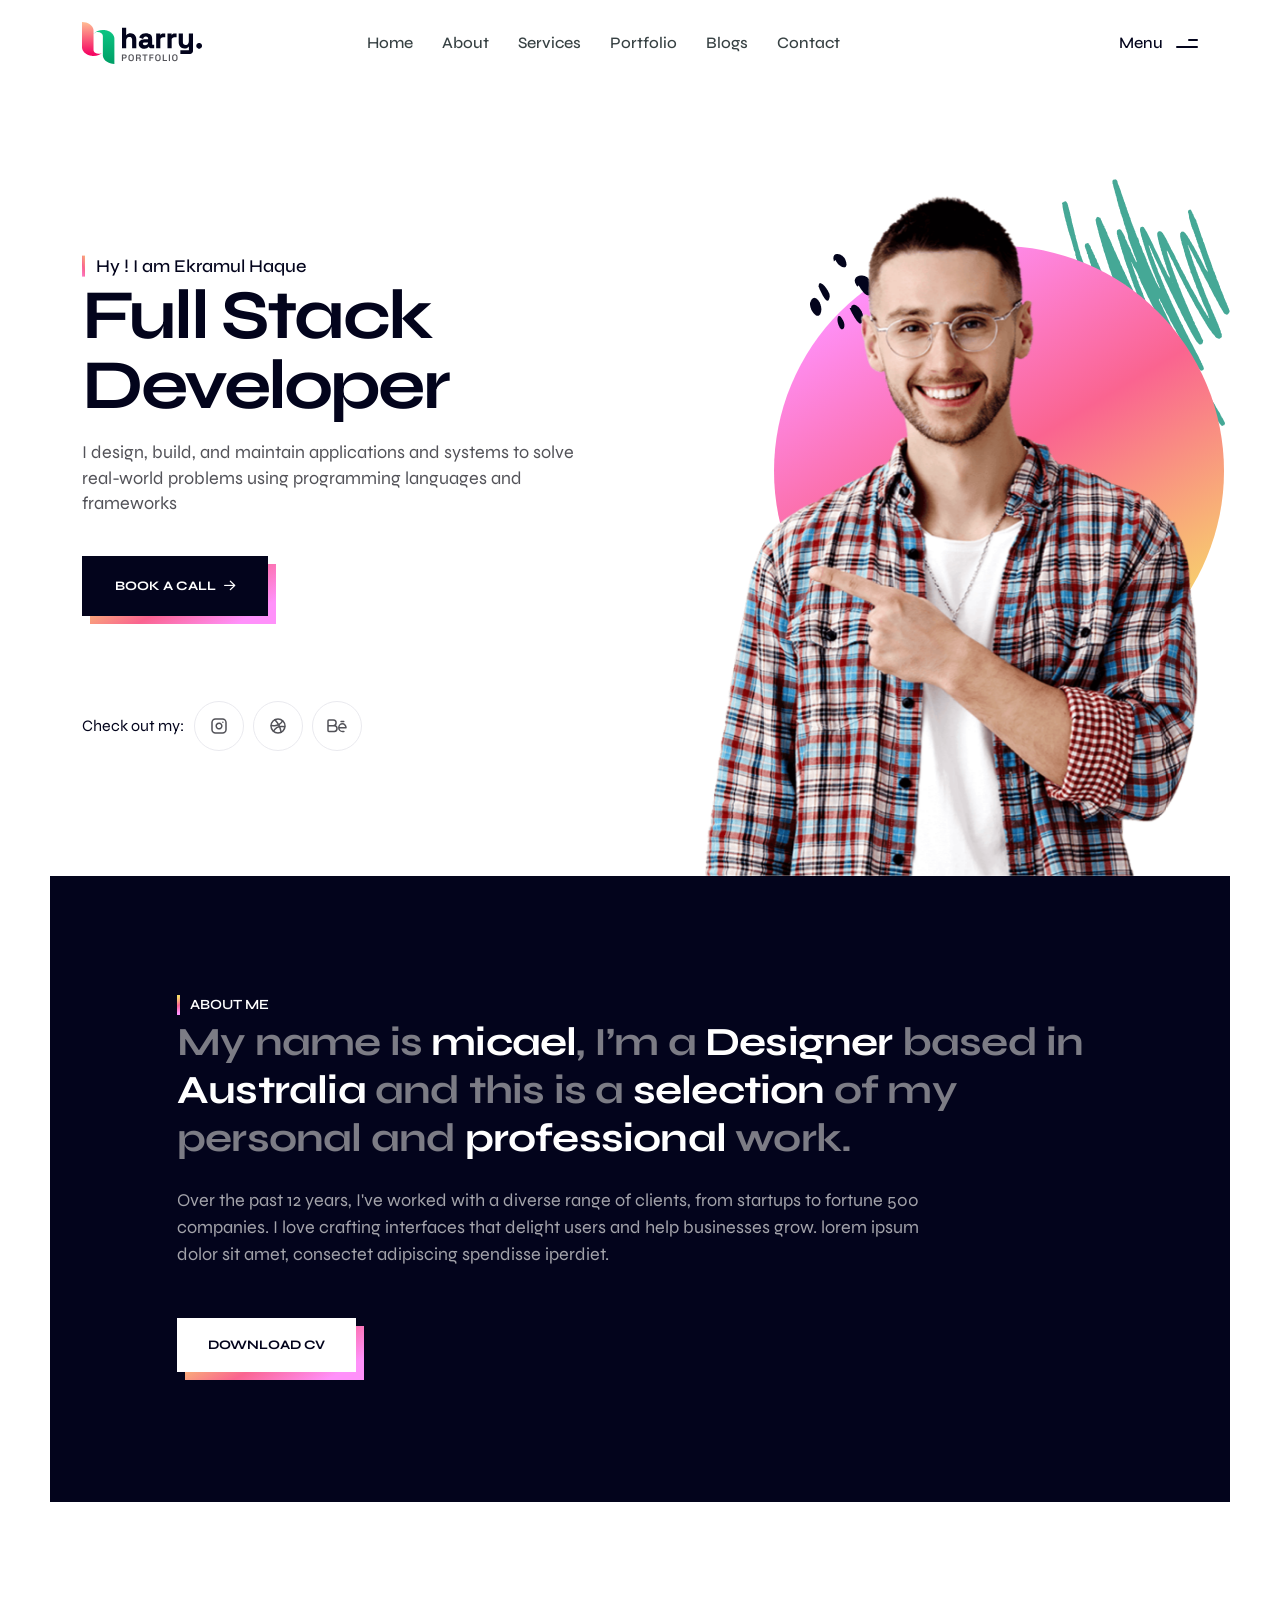
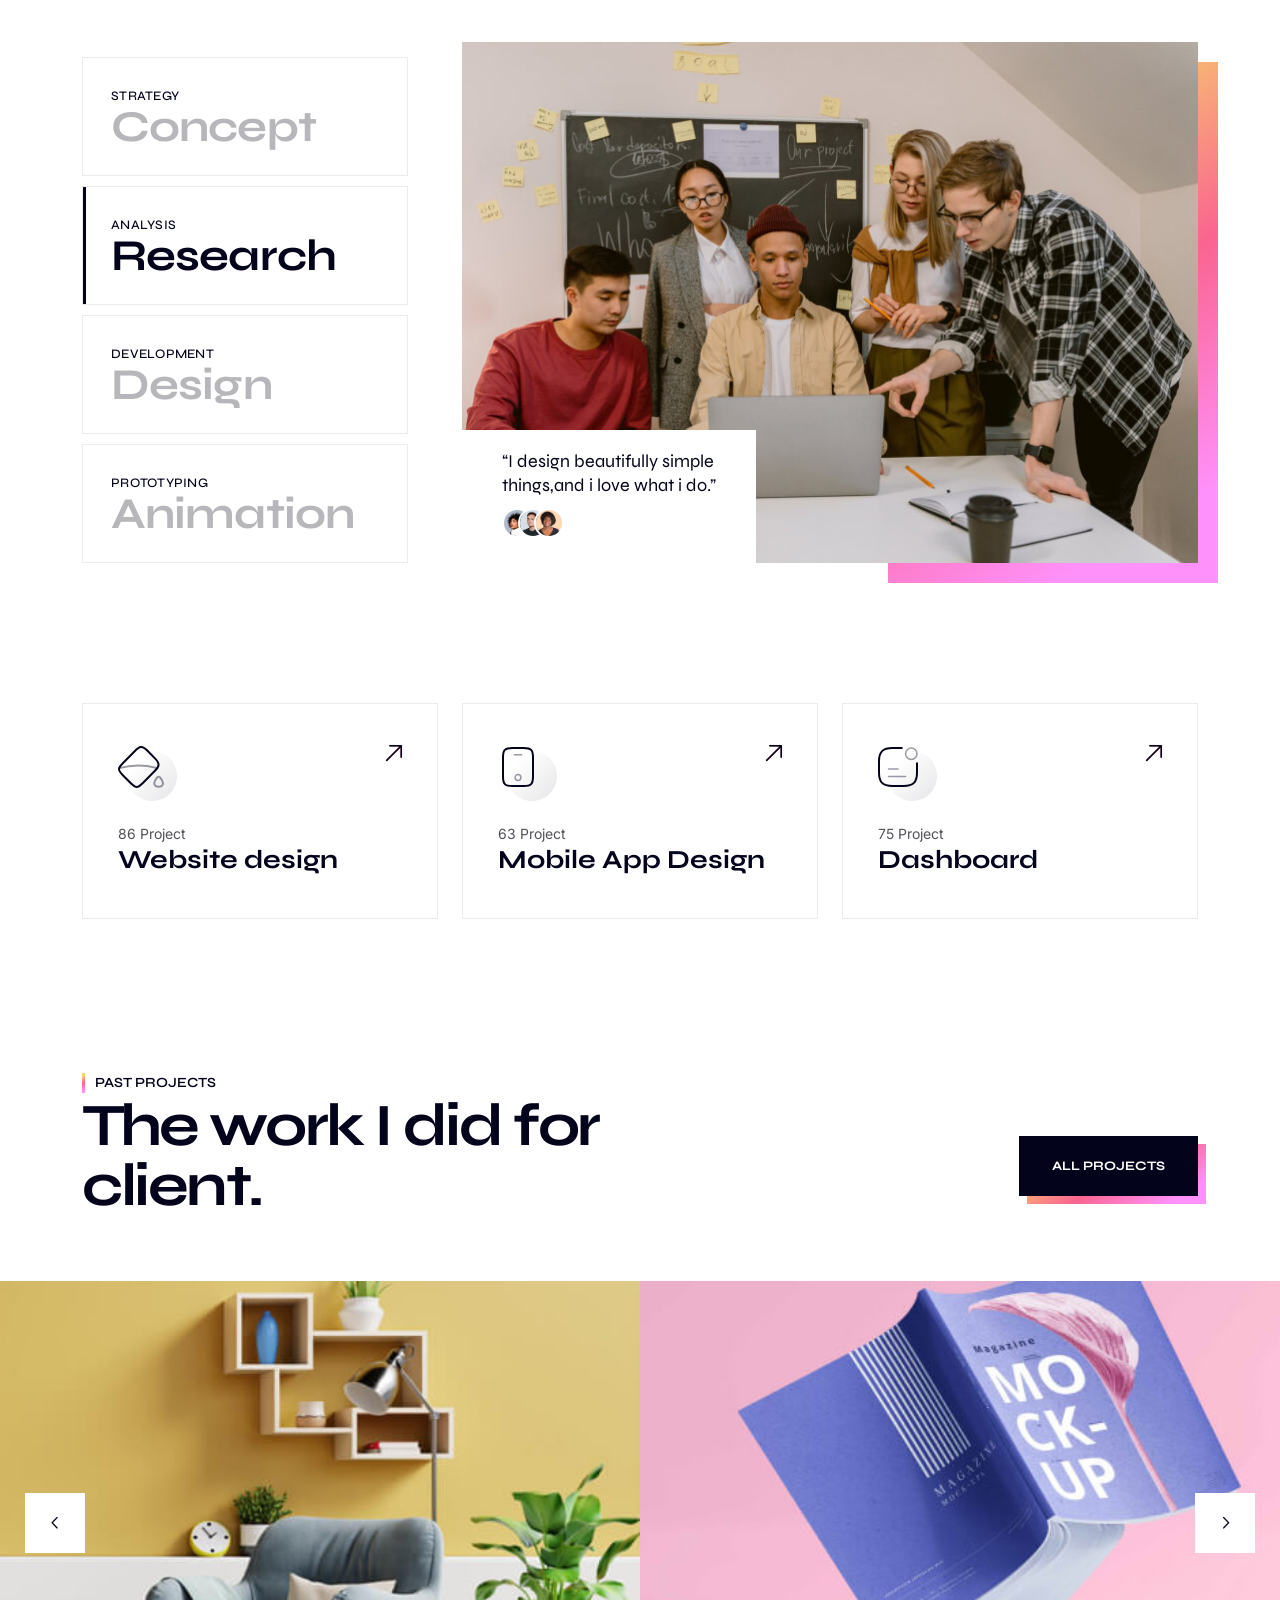
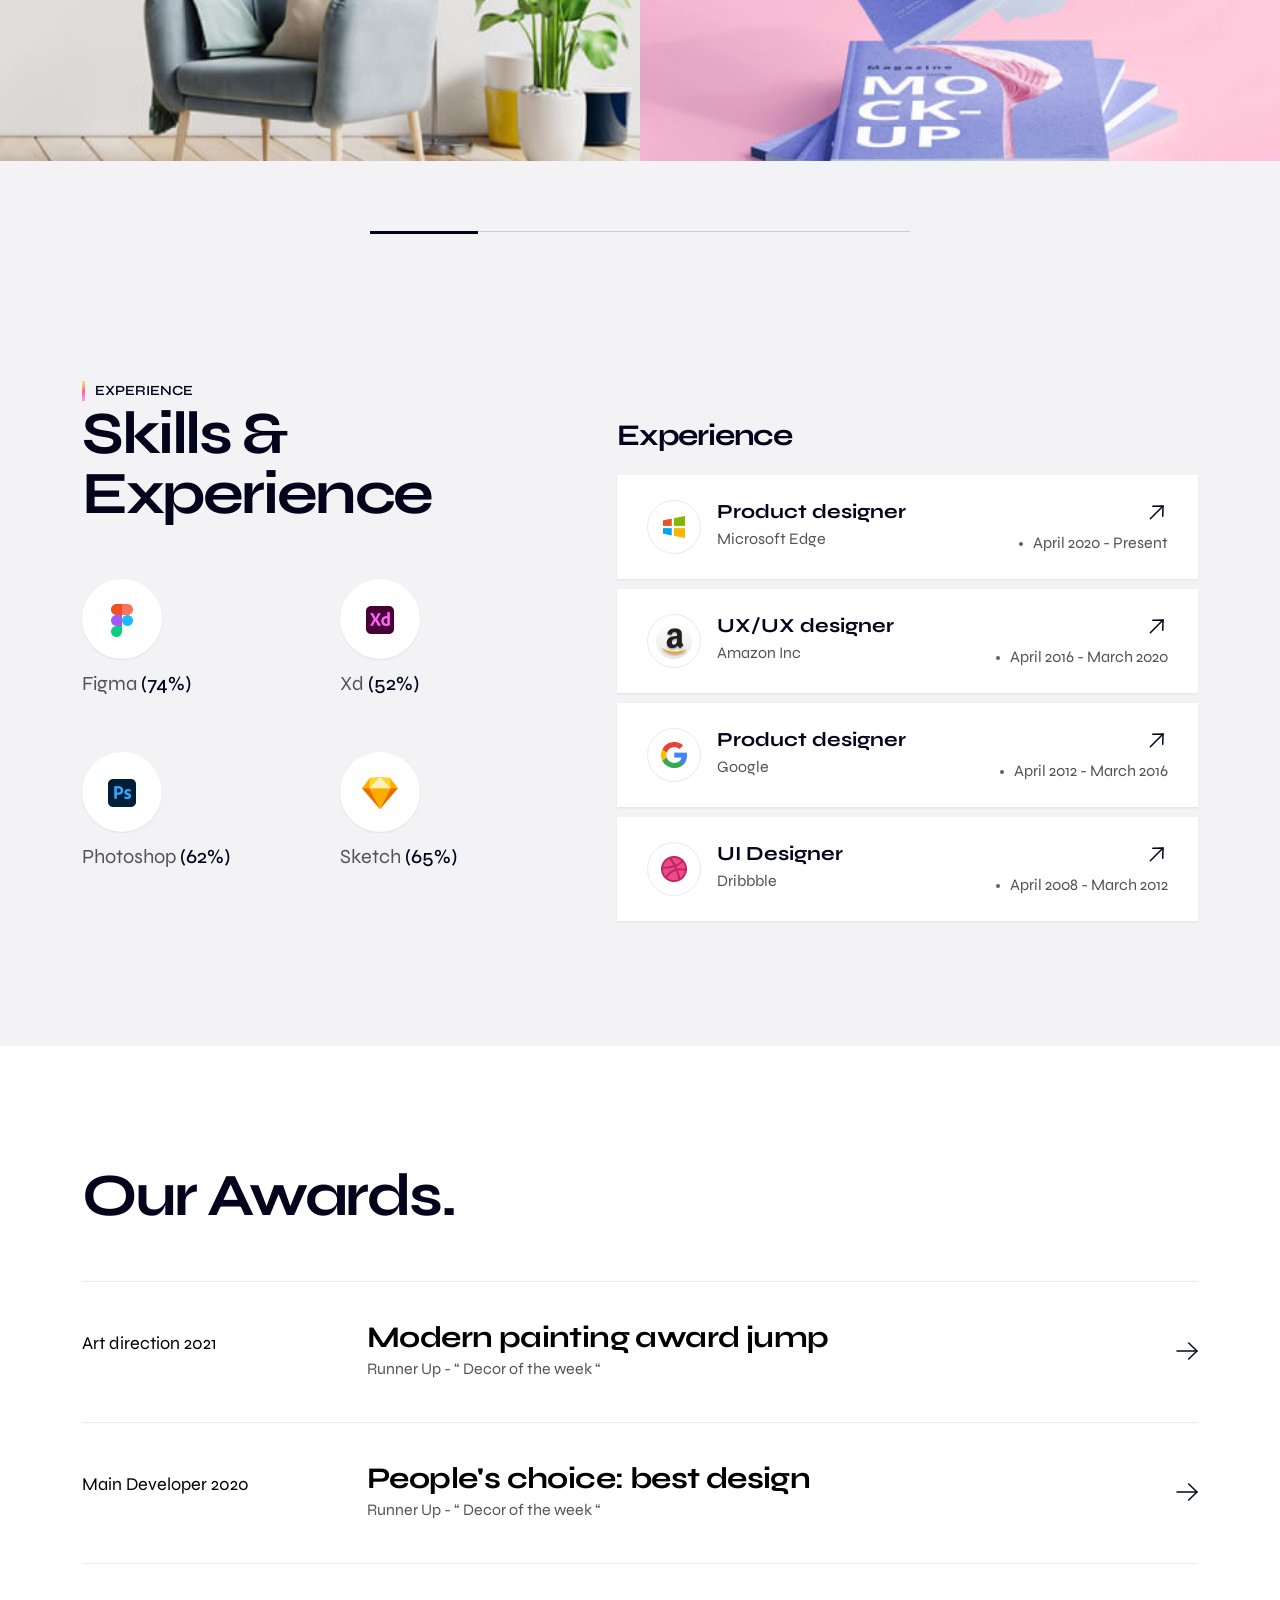
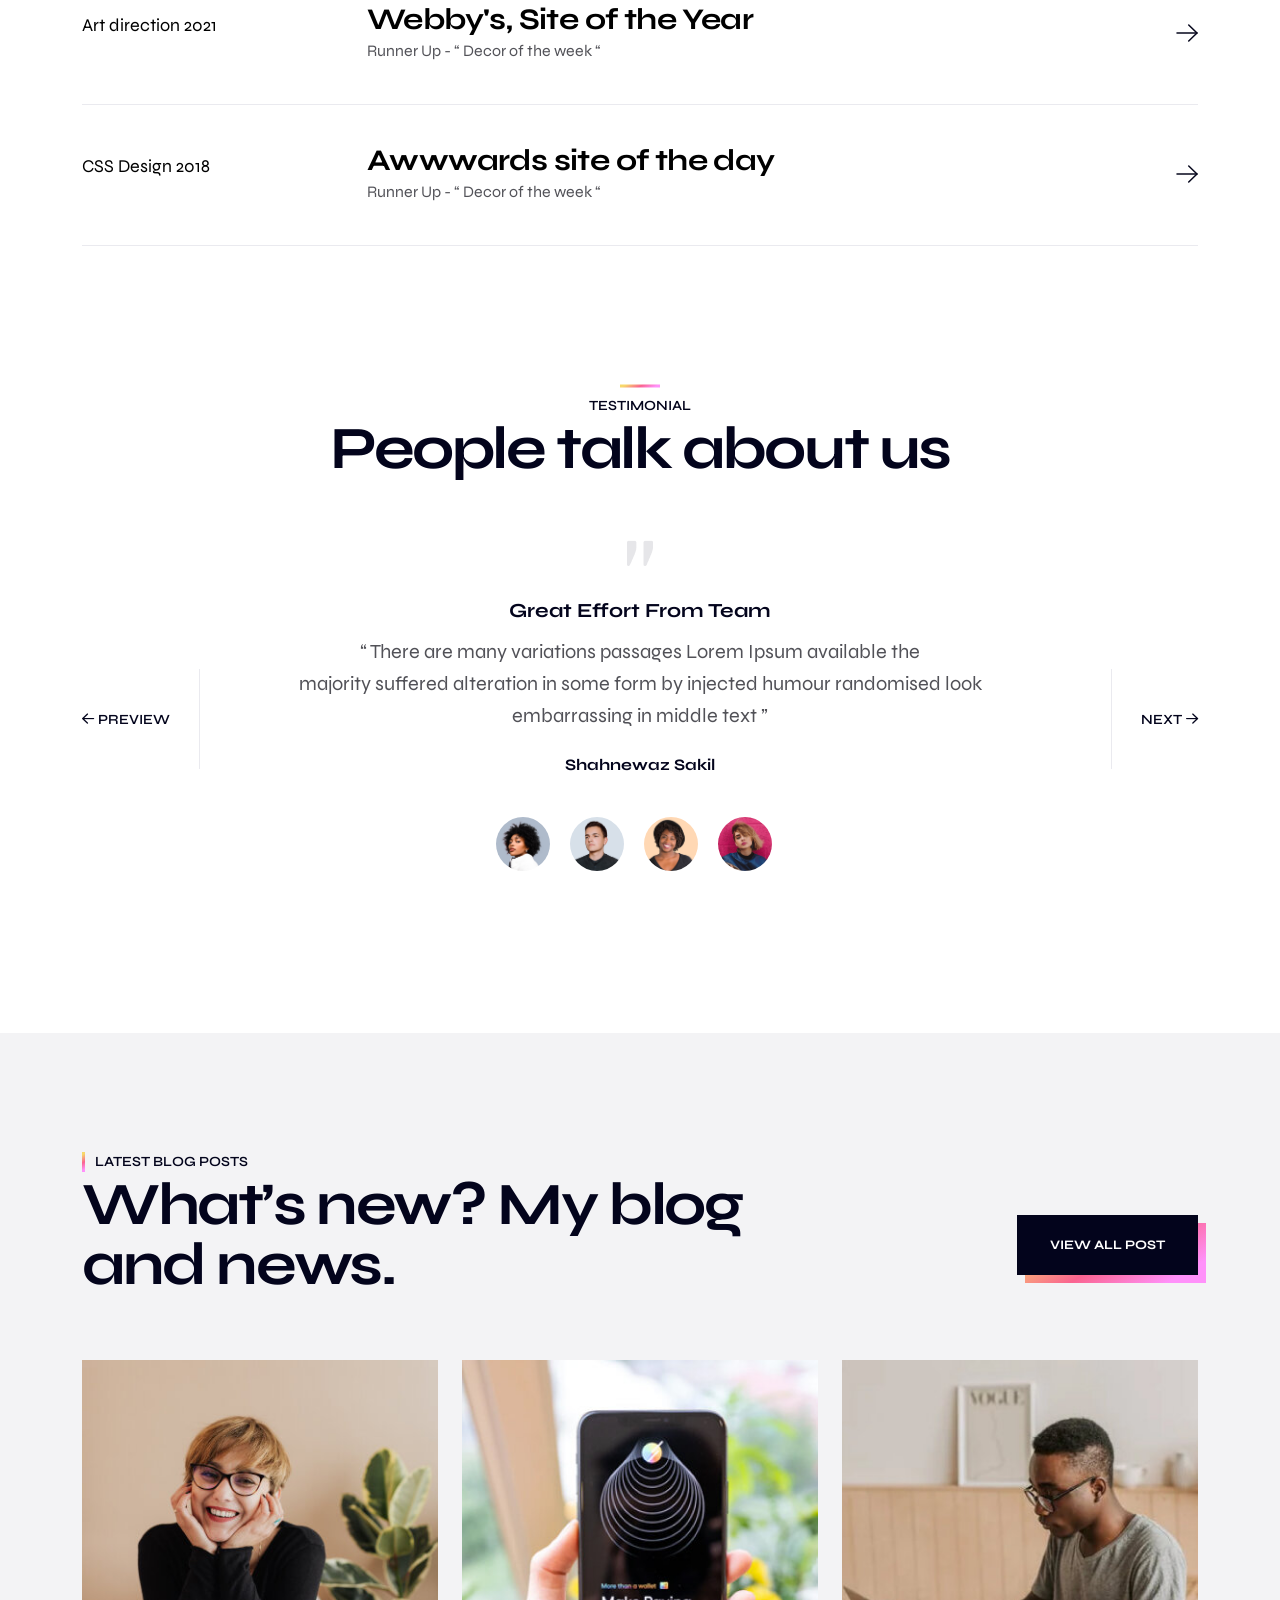
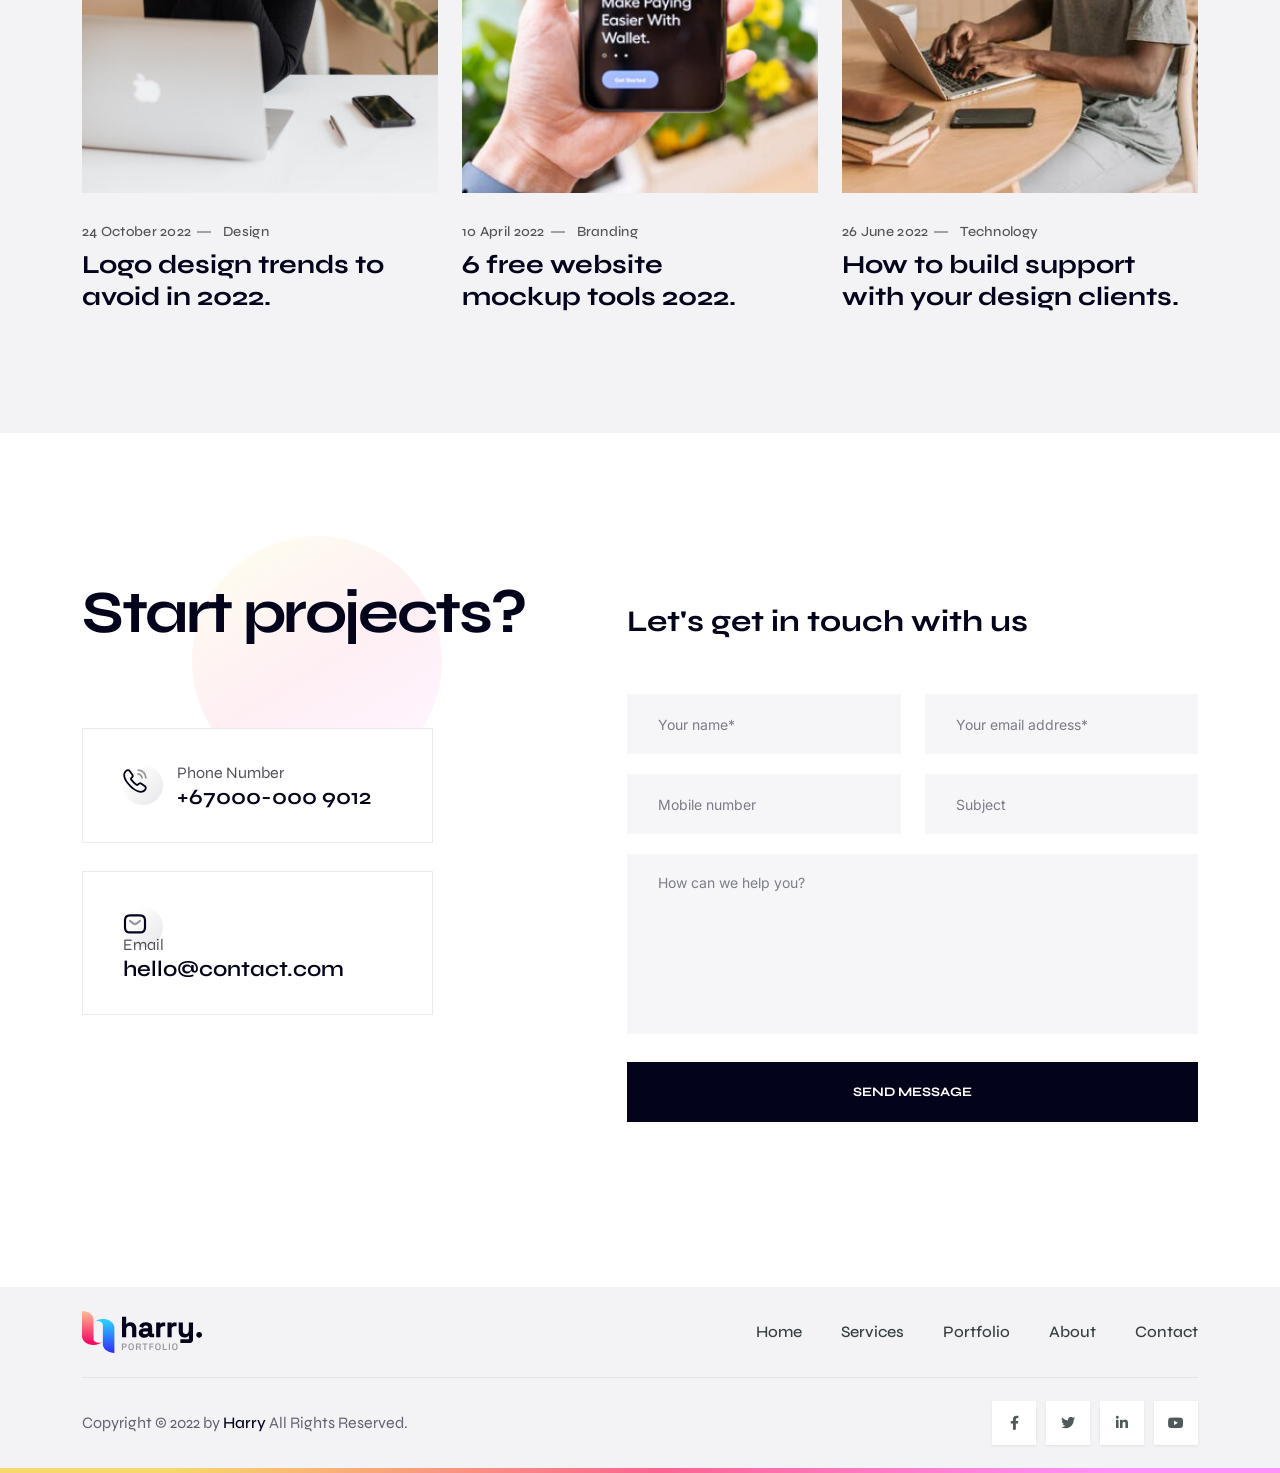
==== commit e0176aeb: "banner section done" ====
--- a/index.html
+++ b/index.html
@@ -312,15 +312,16 @@
               <div class="col-xl-7 col-lg-6 col-md-7">
                 <div class="slider__content-9">
                   <span class="slider__title-pre-9"
-                    >Hy ! I am Brian miller</span
+                    >Hy ! I am Ekramul Haque</span
                   >
                   <h3 class="slider__title-9">
-                    Creative <br />
-                    UI/UX designer
+                    Full Stack <br />
+                    Developer
                   </h3>
                   <p>
-                    Hi! I'm a UI/UX Designer - creating bold & brave interface
-                    design for companies all across the world.
+                    I design, build, and maintain applications and systems to
+                    solve real-world problems using programming languages and
+                    frameworks
                   </p>
 
                   <div class="slider__btn-9 mb-85">
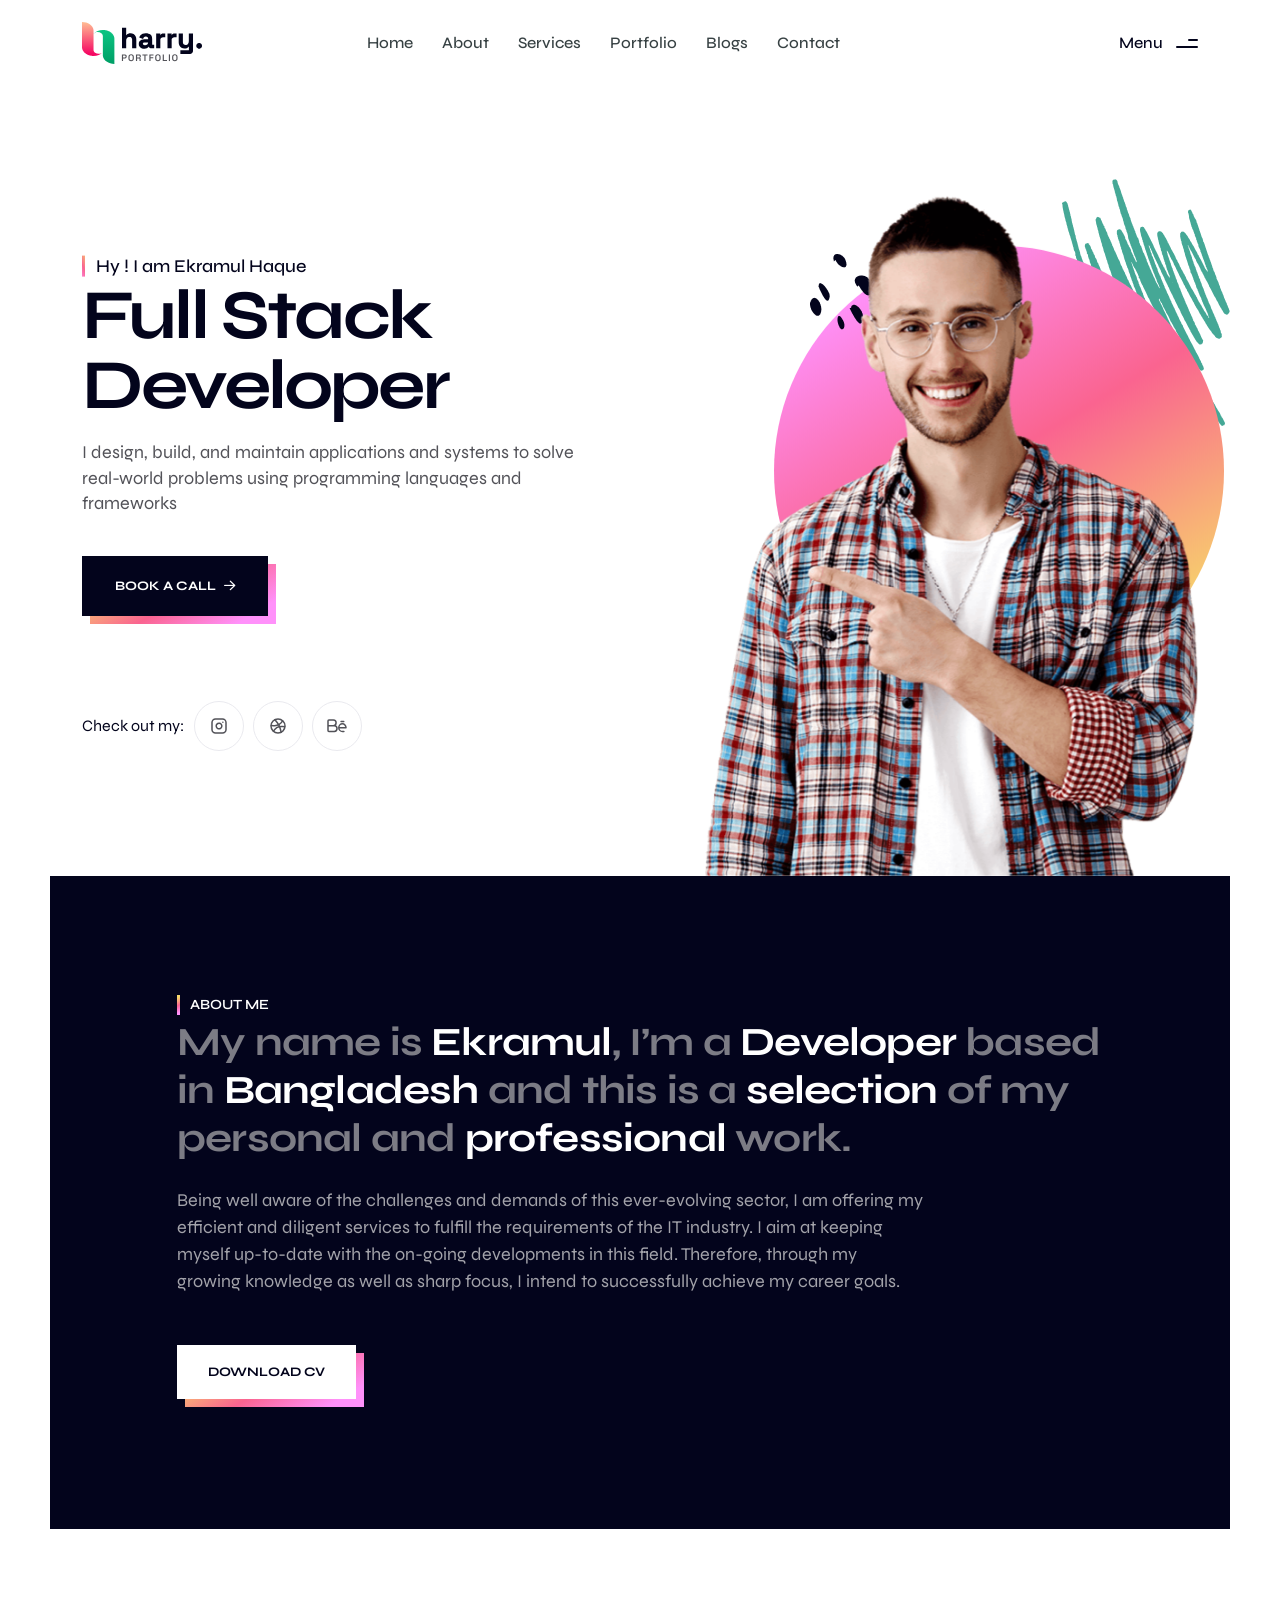
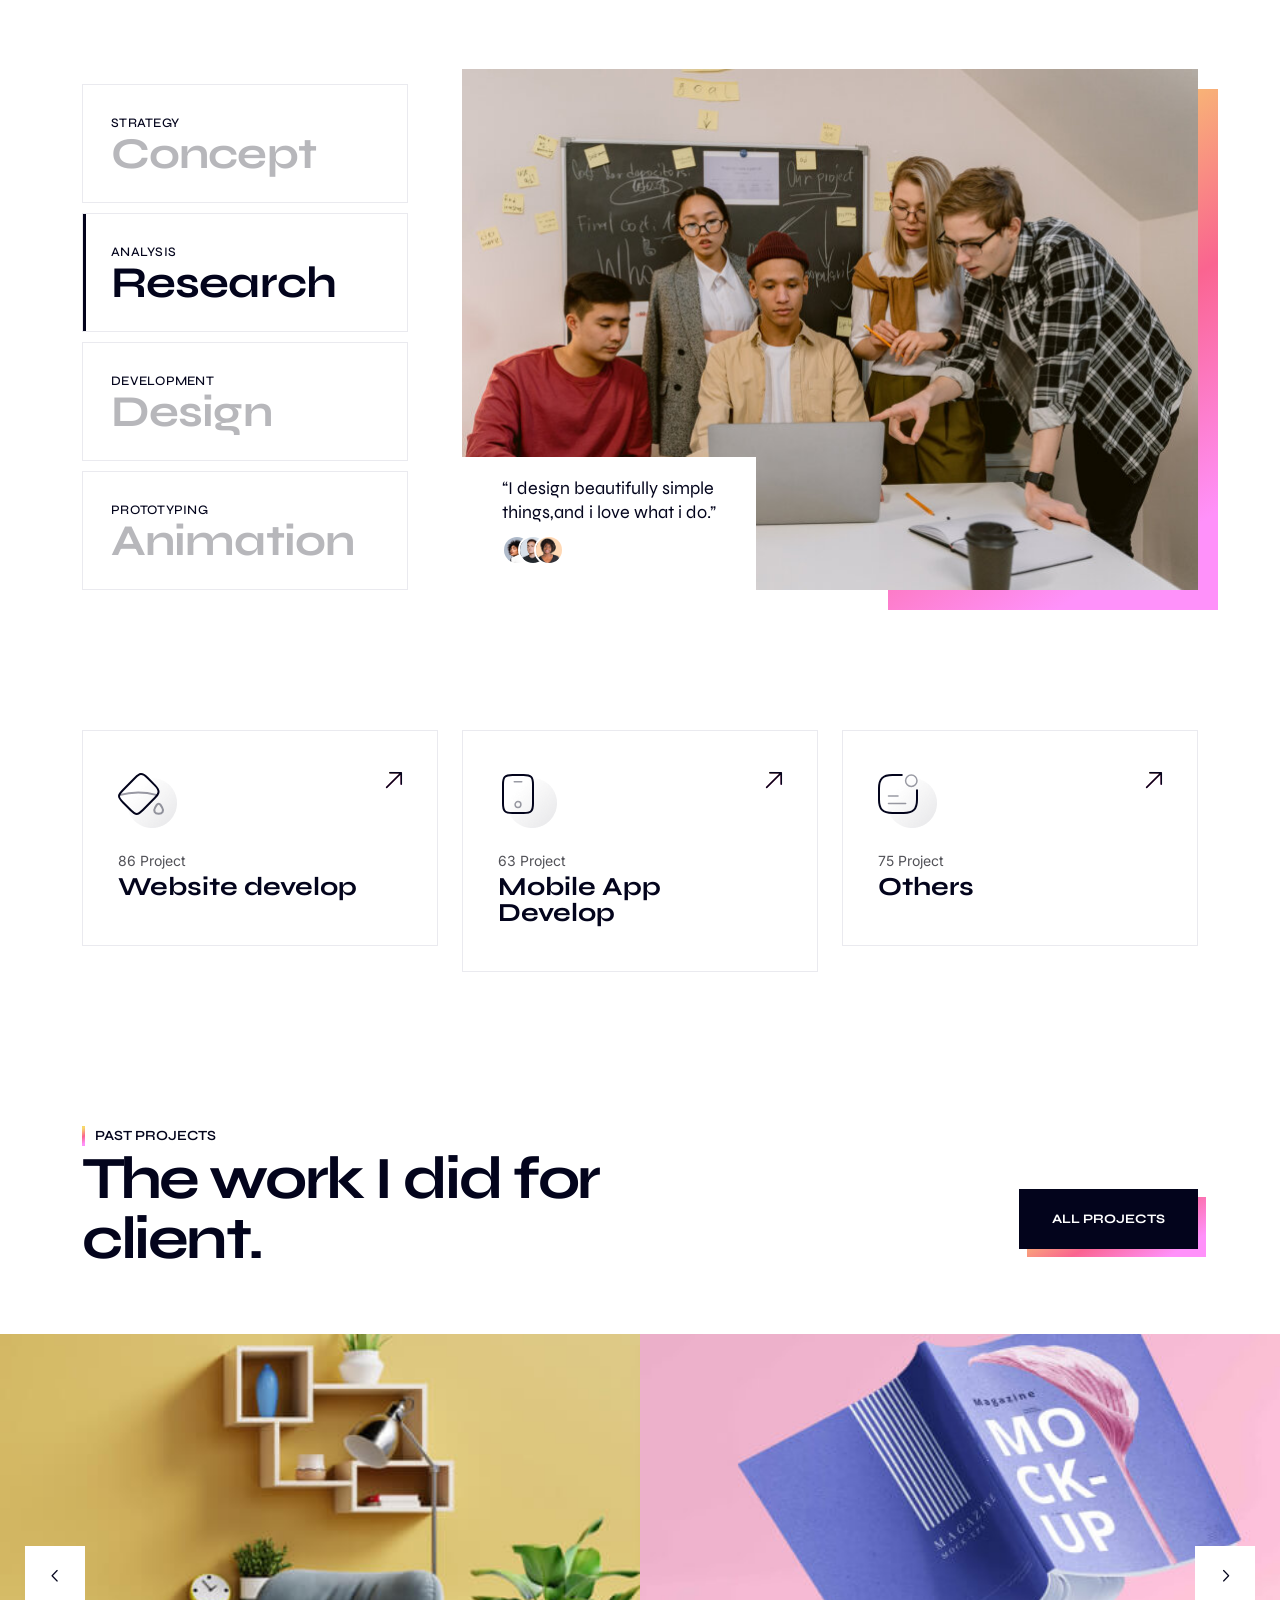
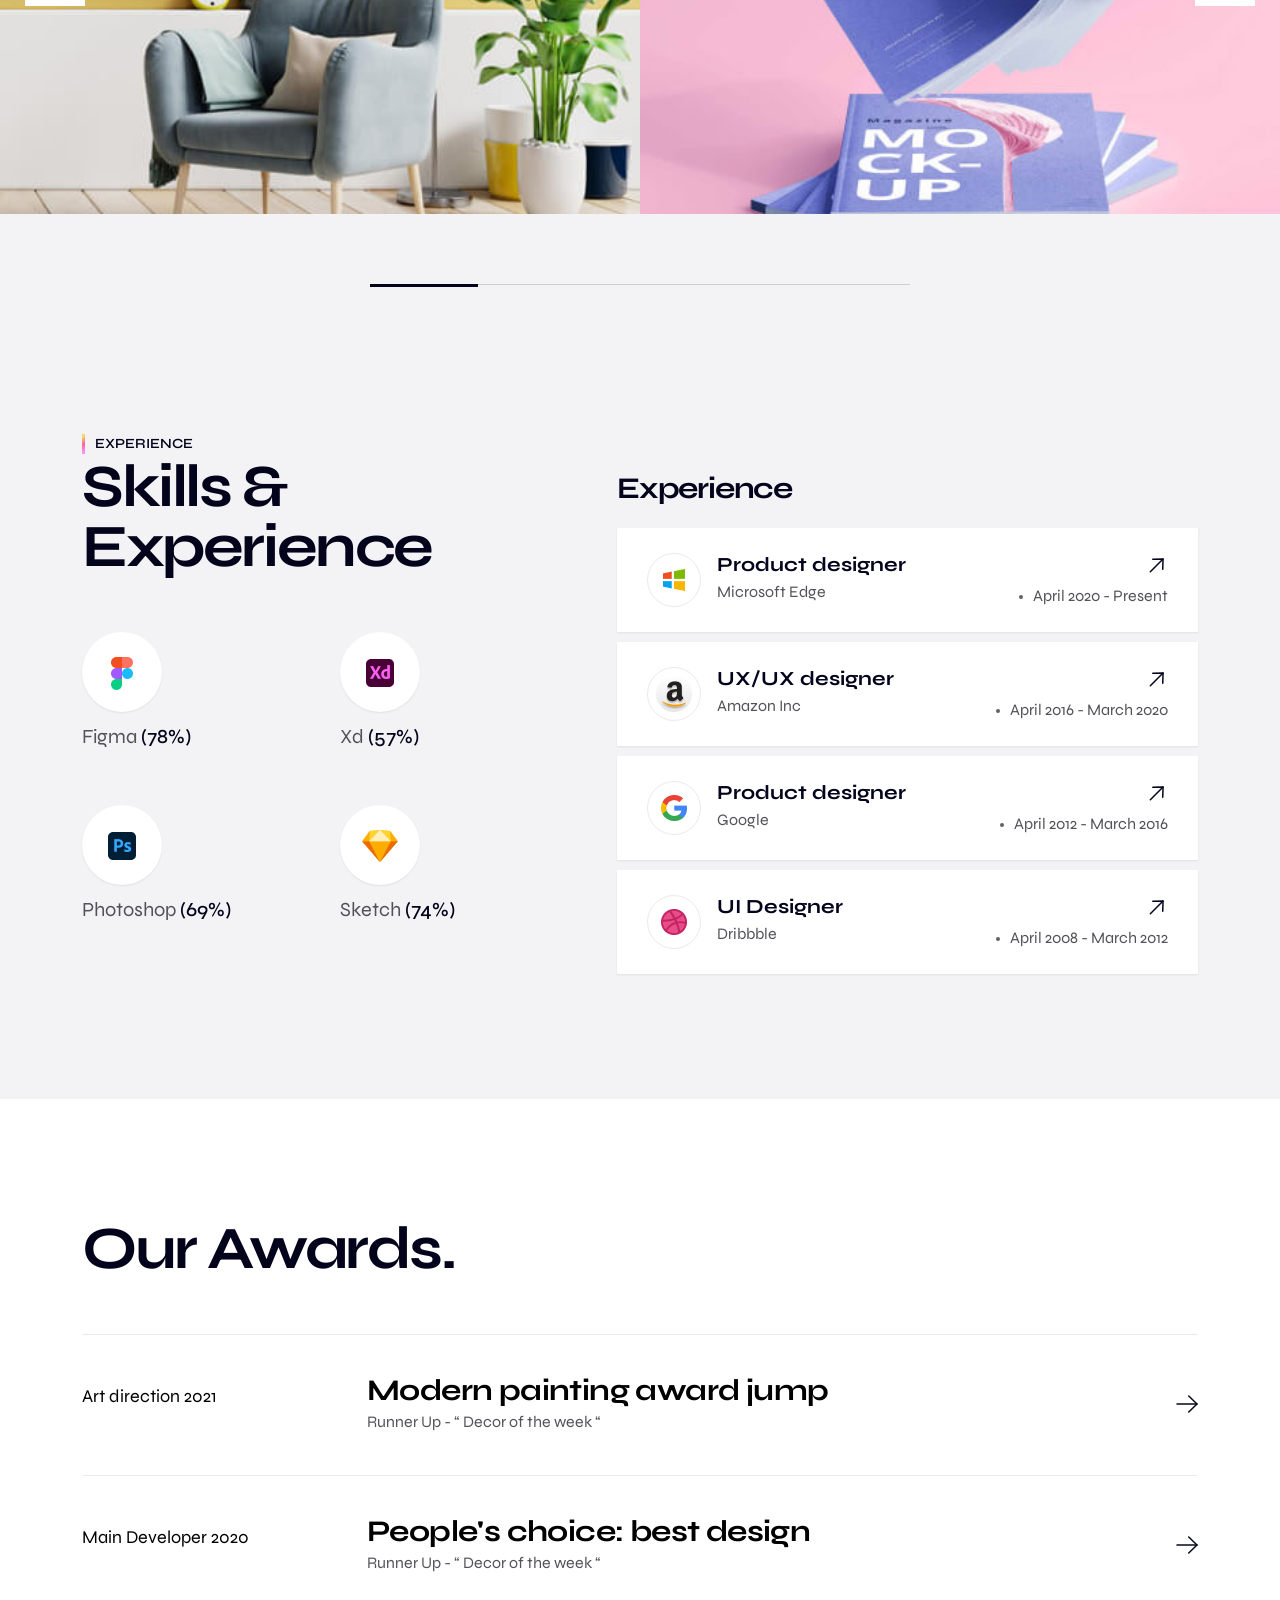
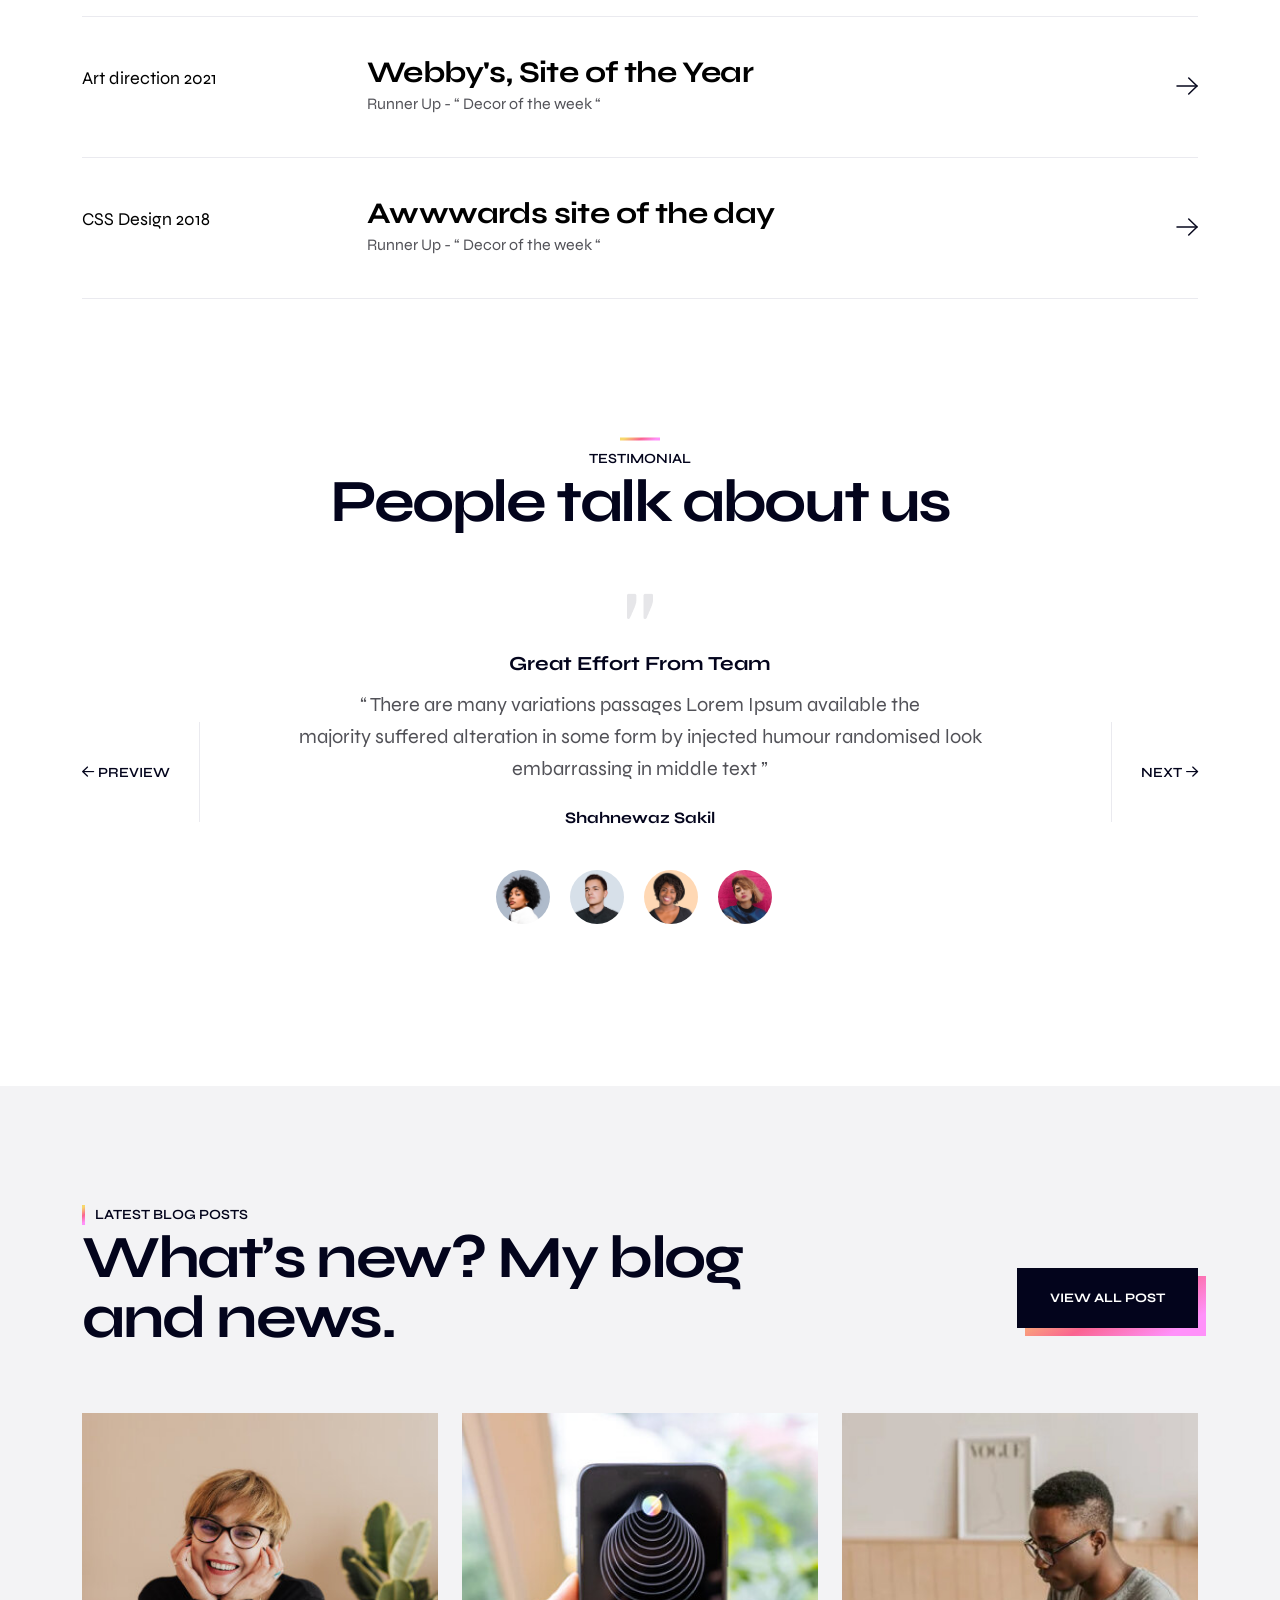
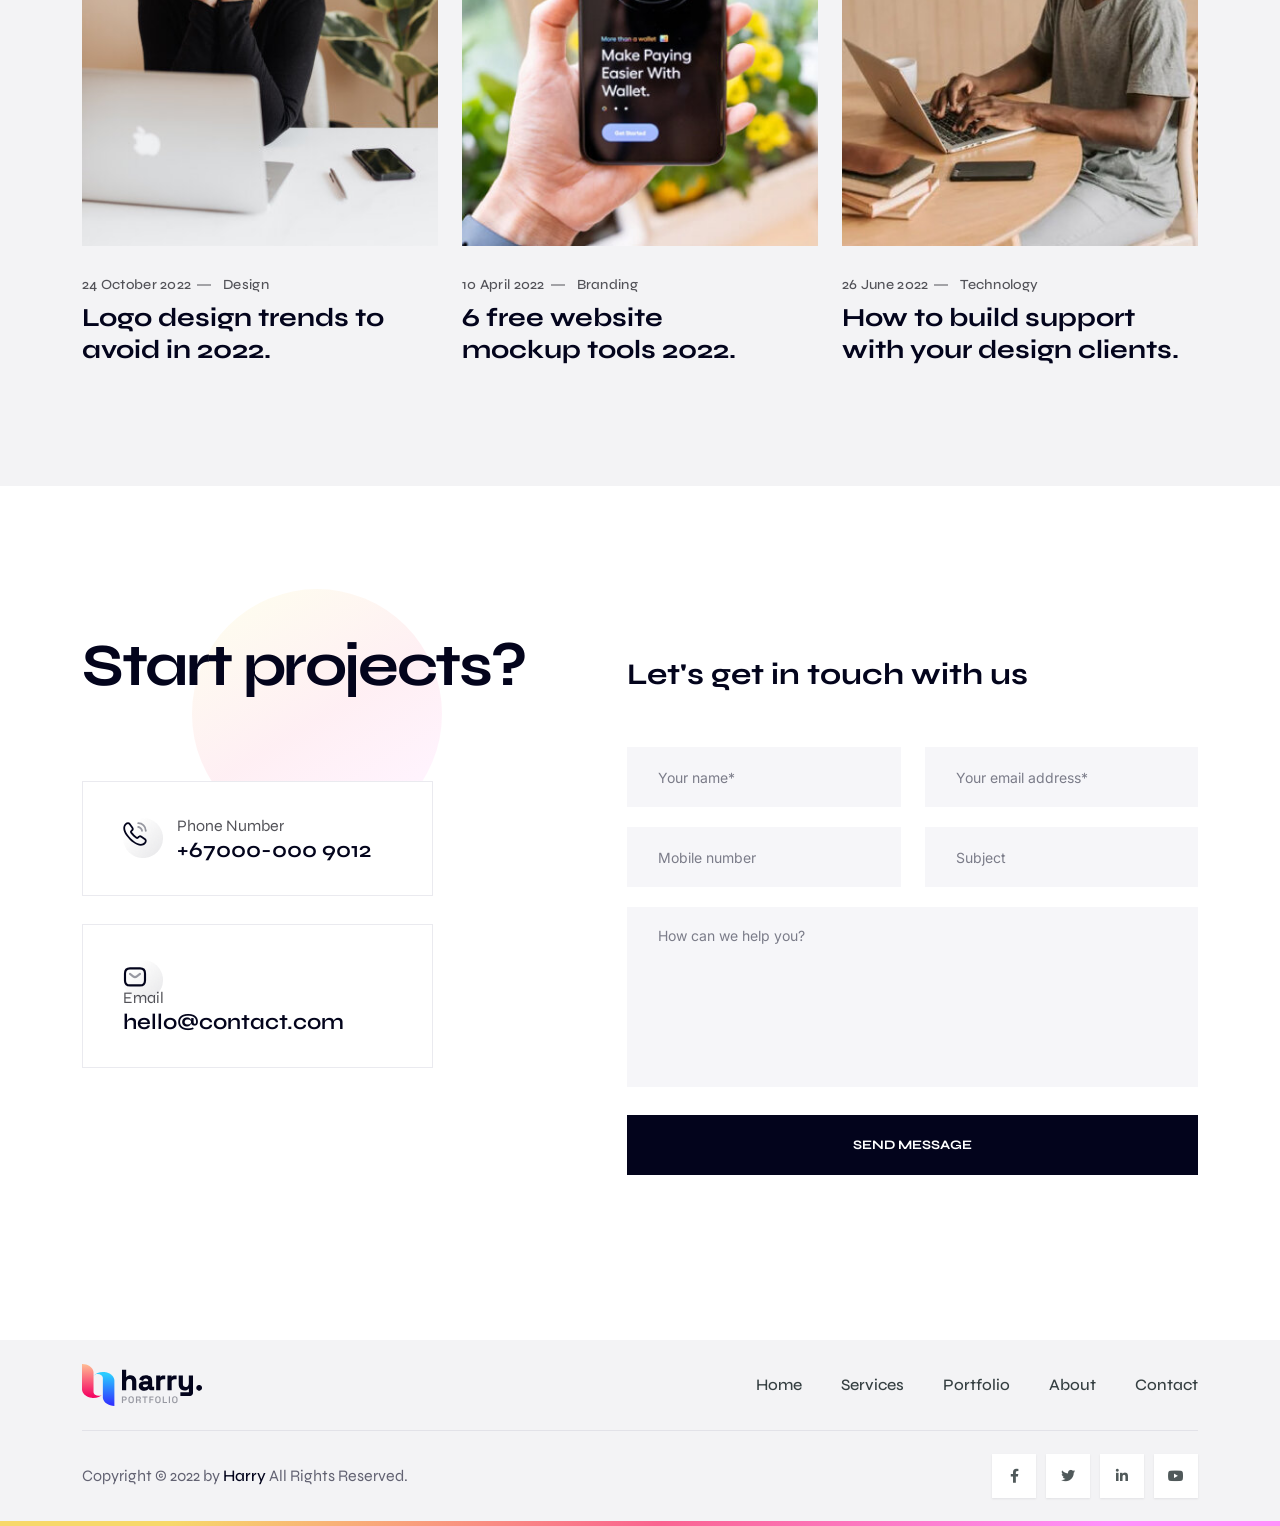
==== commit 37a6435b: "about section and service section done" ====
--- a/index.html
+++ b/index.html
@@ -499,18 +499,20 @@
                 <div class="about__wrapper-9">
                   <span class="about-subtitle">ABOUT ME</span>
                   <h3 class="about-title">
-                    My name is <span>micael</span>, I’m a
-                    <span>Designer</span> based in <span>Australia</span> and
+                    My name is <span>Ekramul</span>, I’m a
+                    <span>Developer</span> based in <span>Bangladesh</span> and
                     this is a <span>selection</span> of my personal and
                     <span>professional</span> work.
                   </h3>
 
                   <p>
-                    Over the past 12 years, I've worked with a diverse range of
-                    clients, from startups to fortune 500 companies. I love
-                    crafting interfaces that delight users and help businesses
-                    grow. lorem ipsum dolor sit amet, consectet adipiscing
-                    spendisse iperdiet.
+                    Being well aware of the challenges and demands of this
+                    ever-evolving sector, I am offering my efficient and
+                    diligent services to fulfill the requirements of the IT
+                    industry. I aim at keeping myself up-to-date with the
+                    on-going developments in this field. Therefore, through my
+                    growing knowledge as well as sharp focus, I intend to
+                    successfully achieve my career goals.
                   </p>
 
                   <div class="about__btn-9">
@@ -695,7 +697,7 @@
                 <div class="services__content-9">
                   <span class="services-project">86 Project</span>
                   <h3 class="services__title-9">
-                    <a href="services-details.html">Website design</a>
+                    <a href="services-details.html">Website develop</a>
                   </h3>
                 </div>
               </div>
@@ -753,7 +755,7 @@
                 <div class="services__content-9">
                   <span class="services-project">63 Project</span>
                   <h3 class="services__title-9">
-                    <a href="services-details.html">Mobile App Design</a>
+                    <a href="services-details.html">Mobile App Develop</a>
                   </h3>
                 </div>
               </div>
@@ -819,7 +821,7 @@
                 <div class="services__content-9">
                   <span class="services-project">75 Project</span>
                   <h3 class="services__title-9">
-                    <a href="services-details.html">Dashboard</a>
+                    <a href="services-details.html">Others</a>
                   </h3>
                 </div>
               </div>
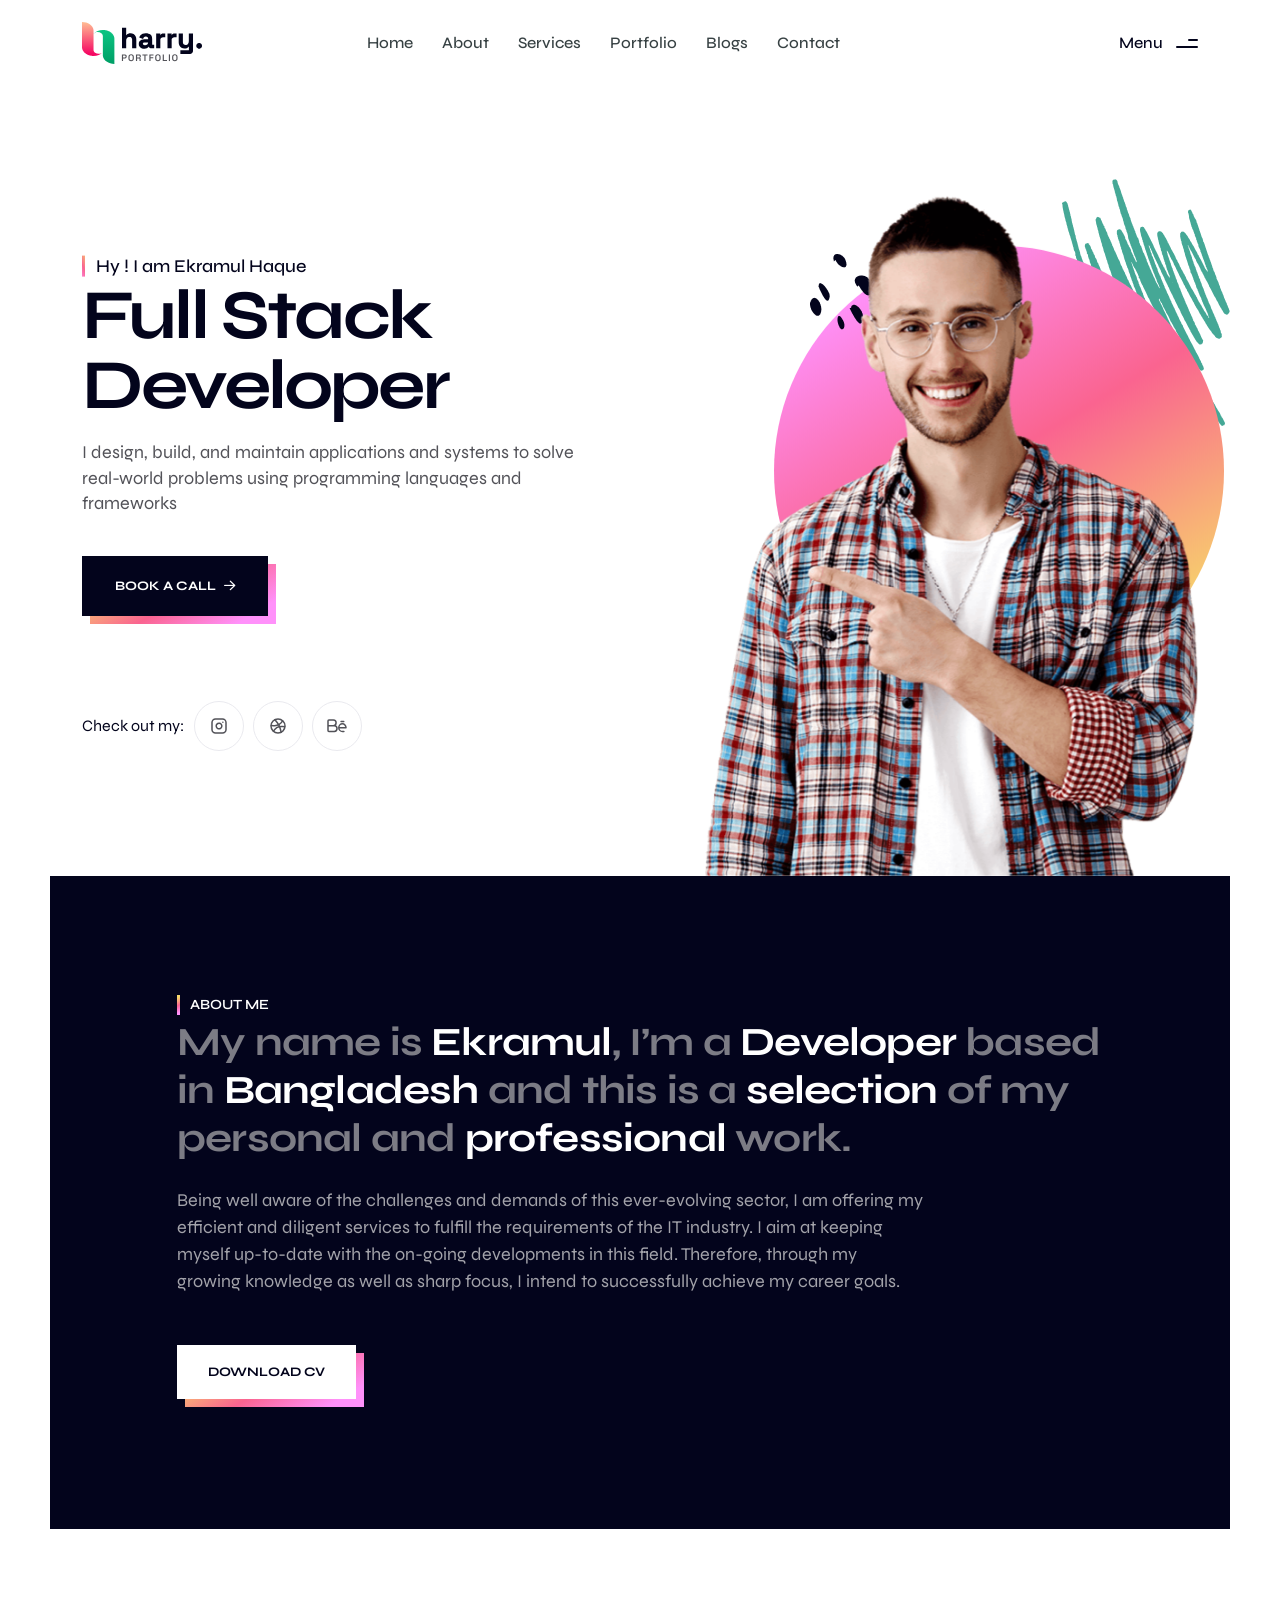
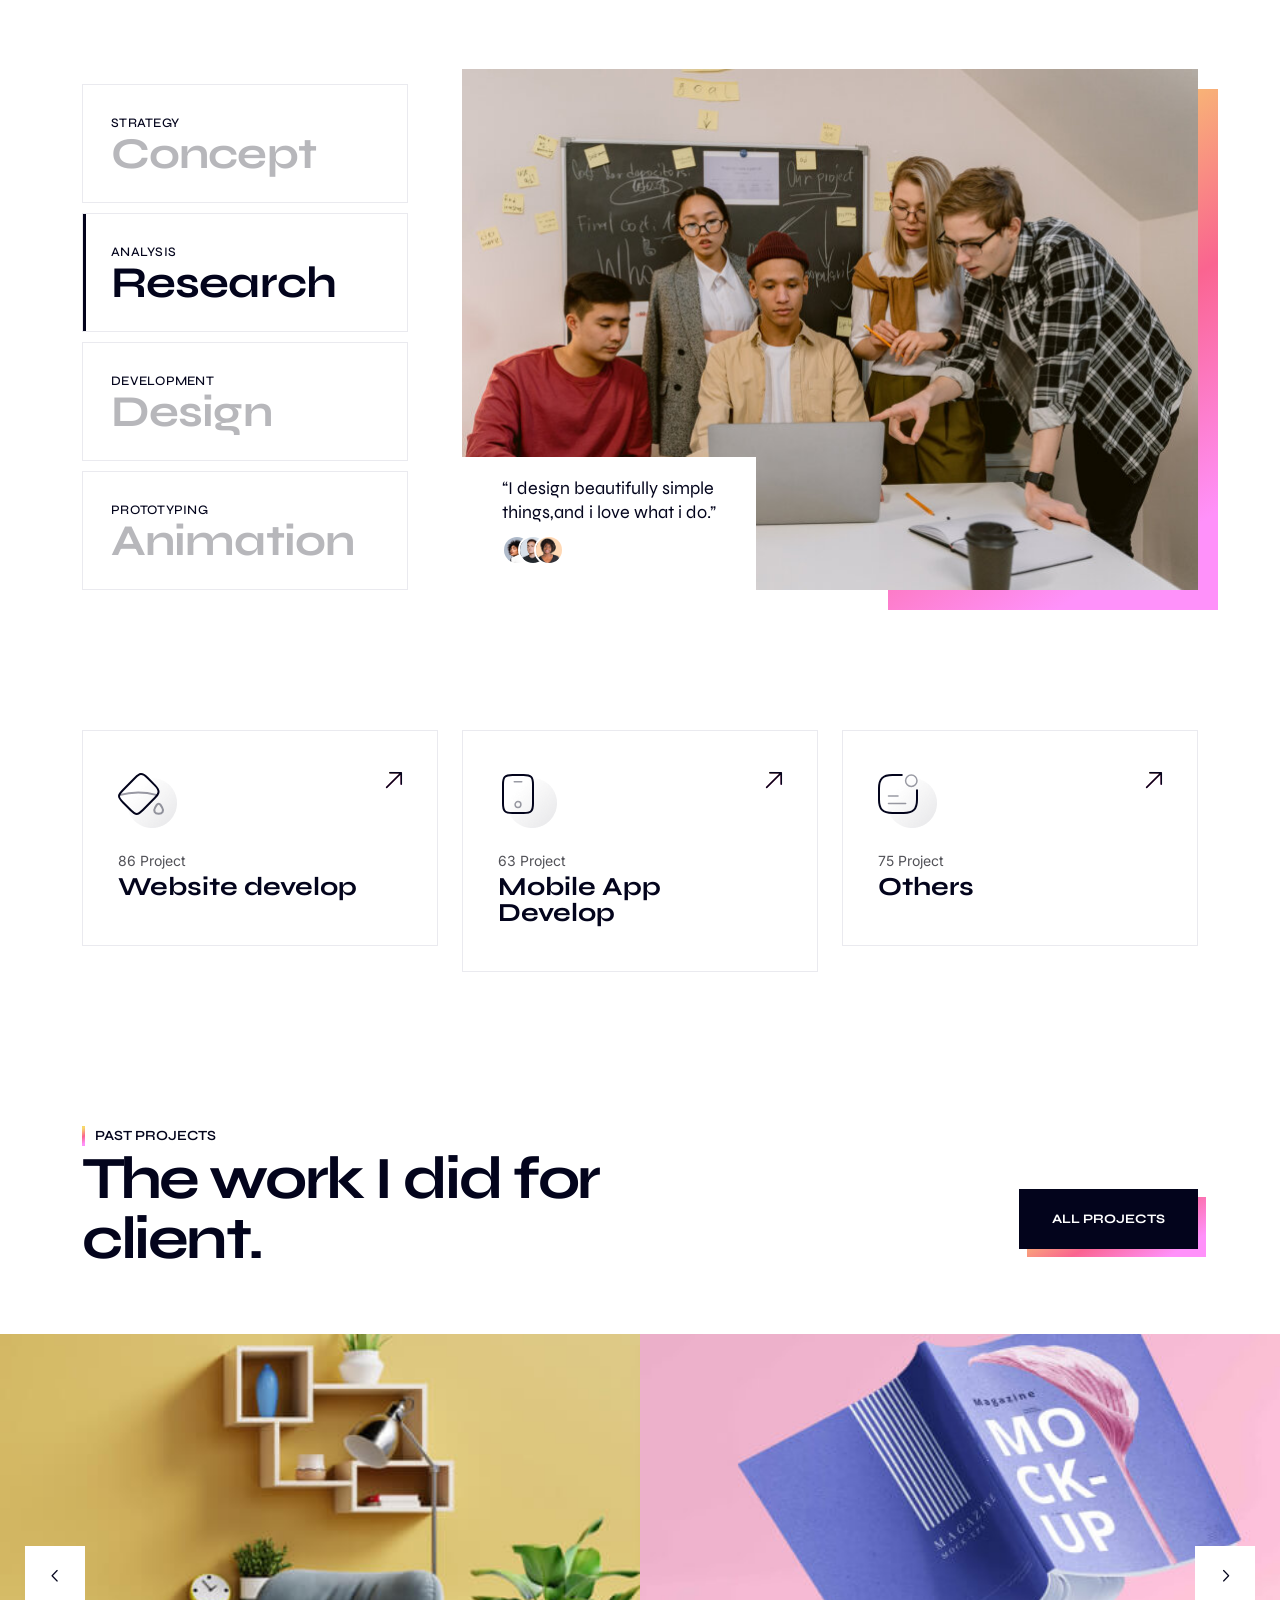
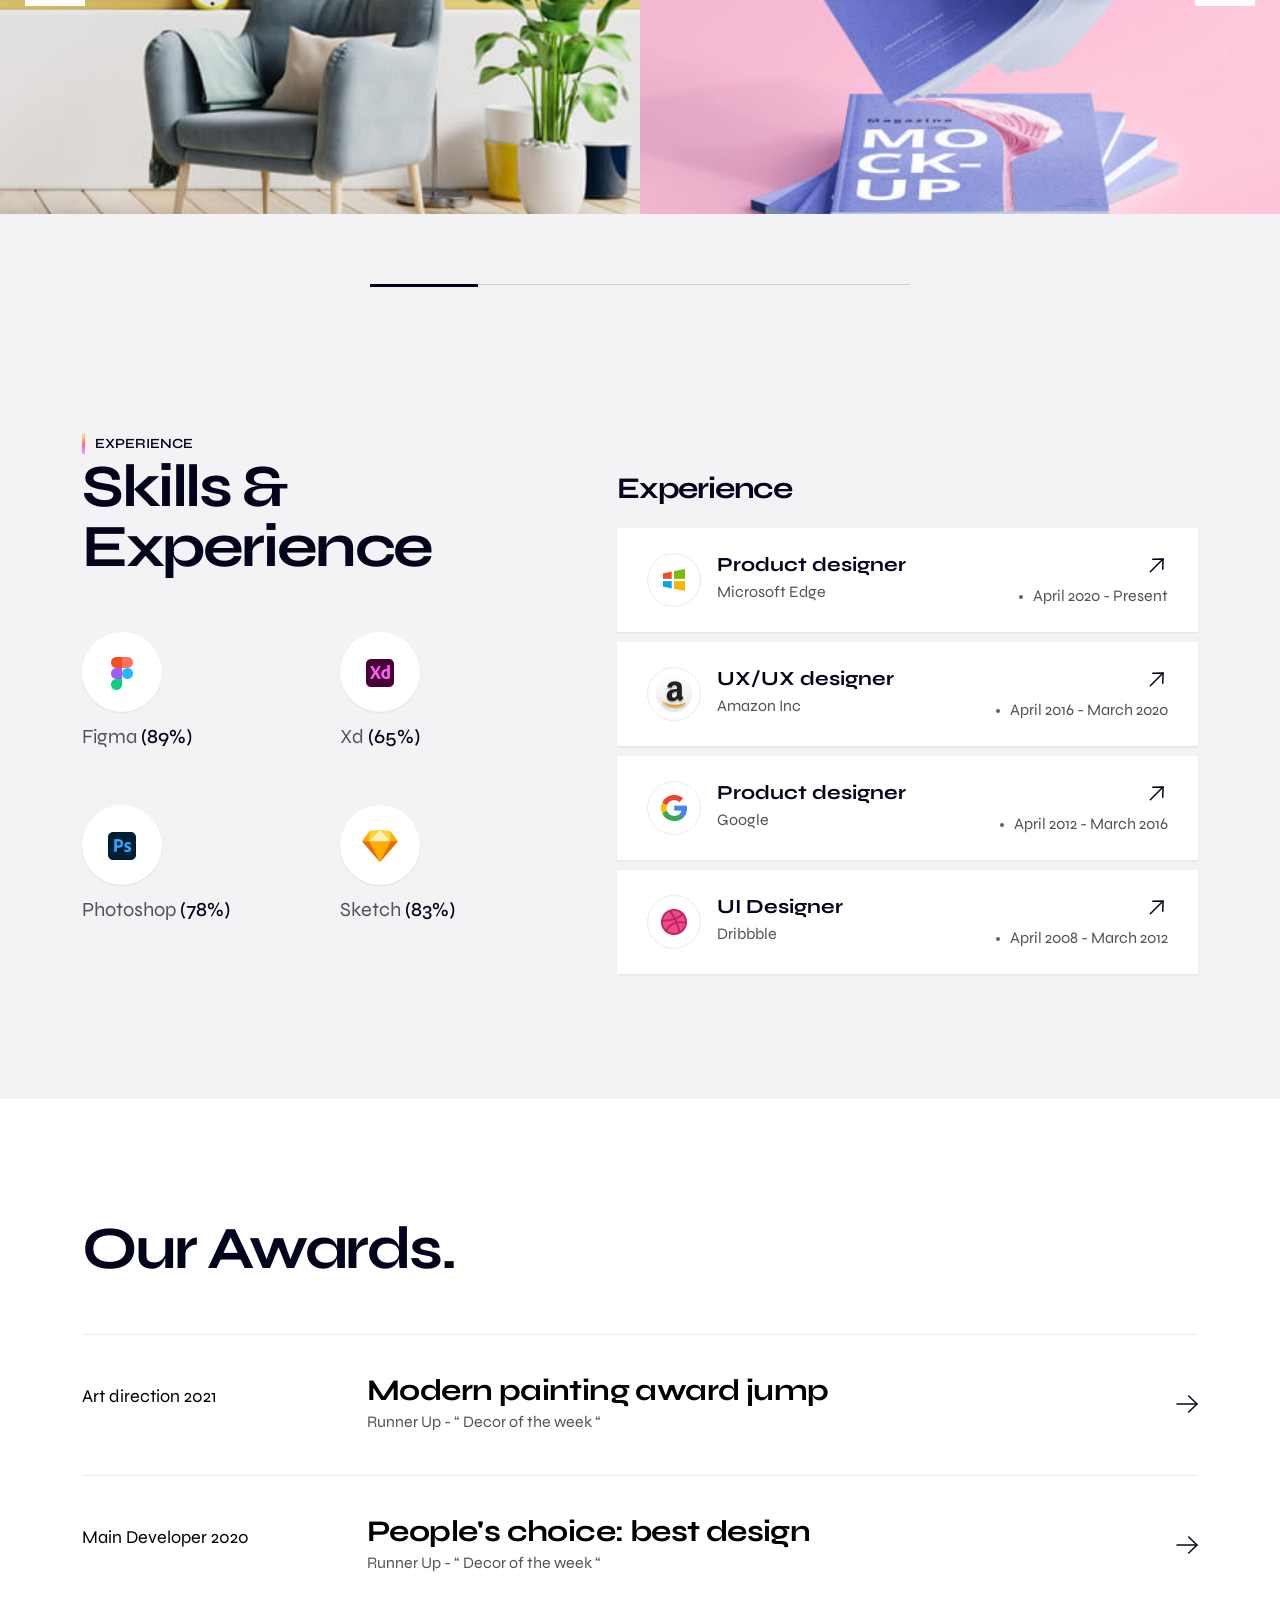
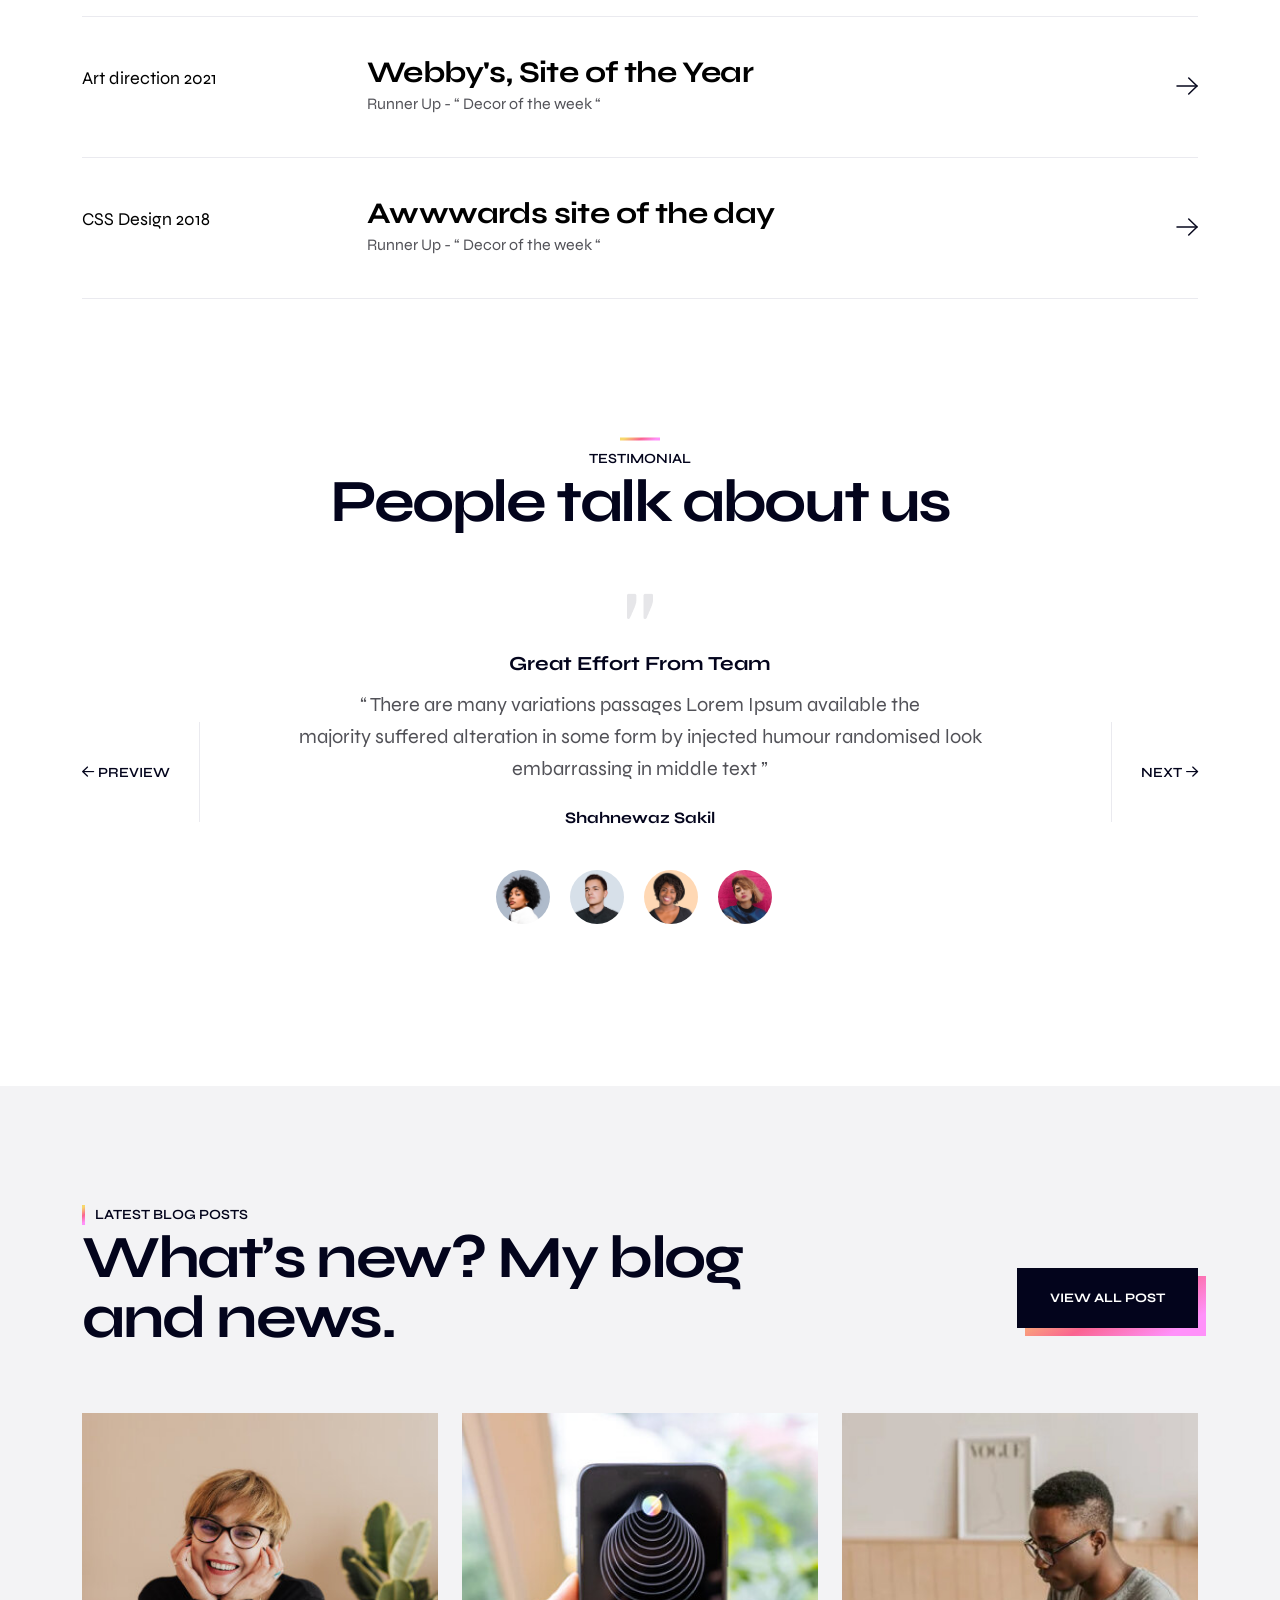
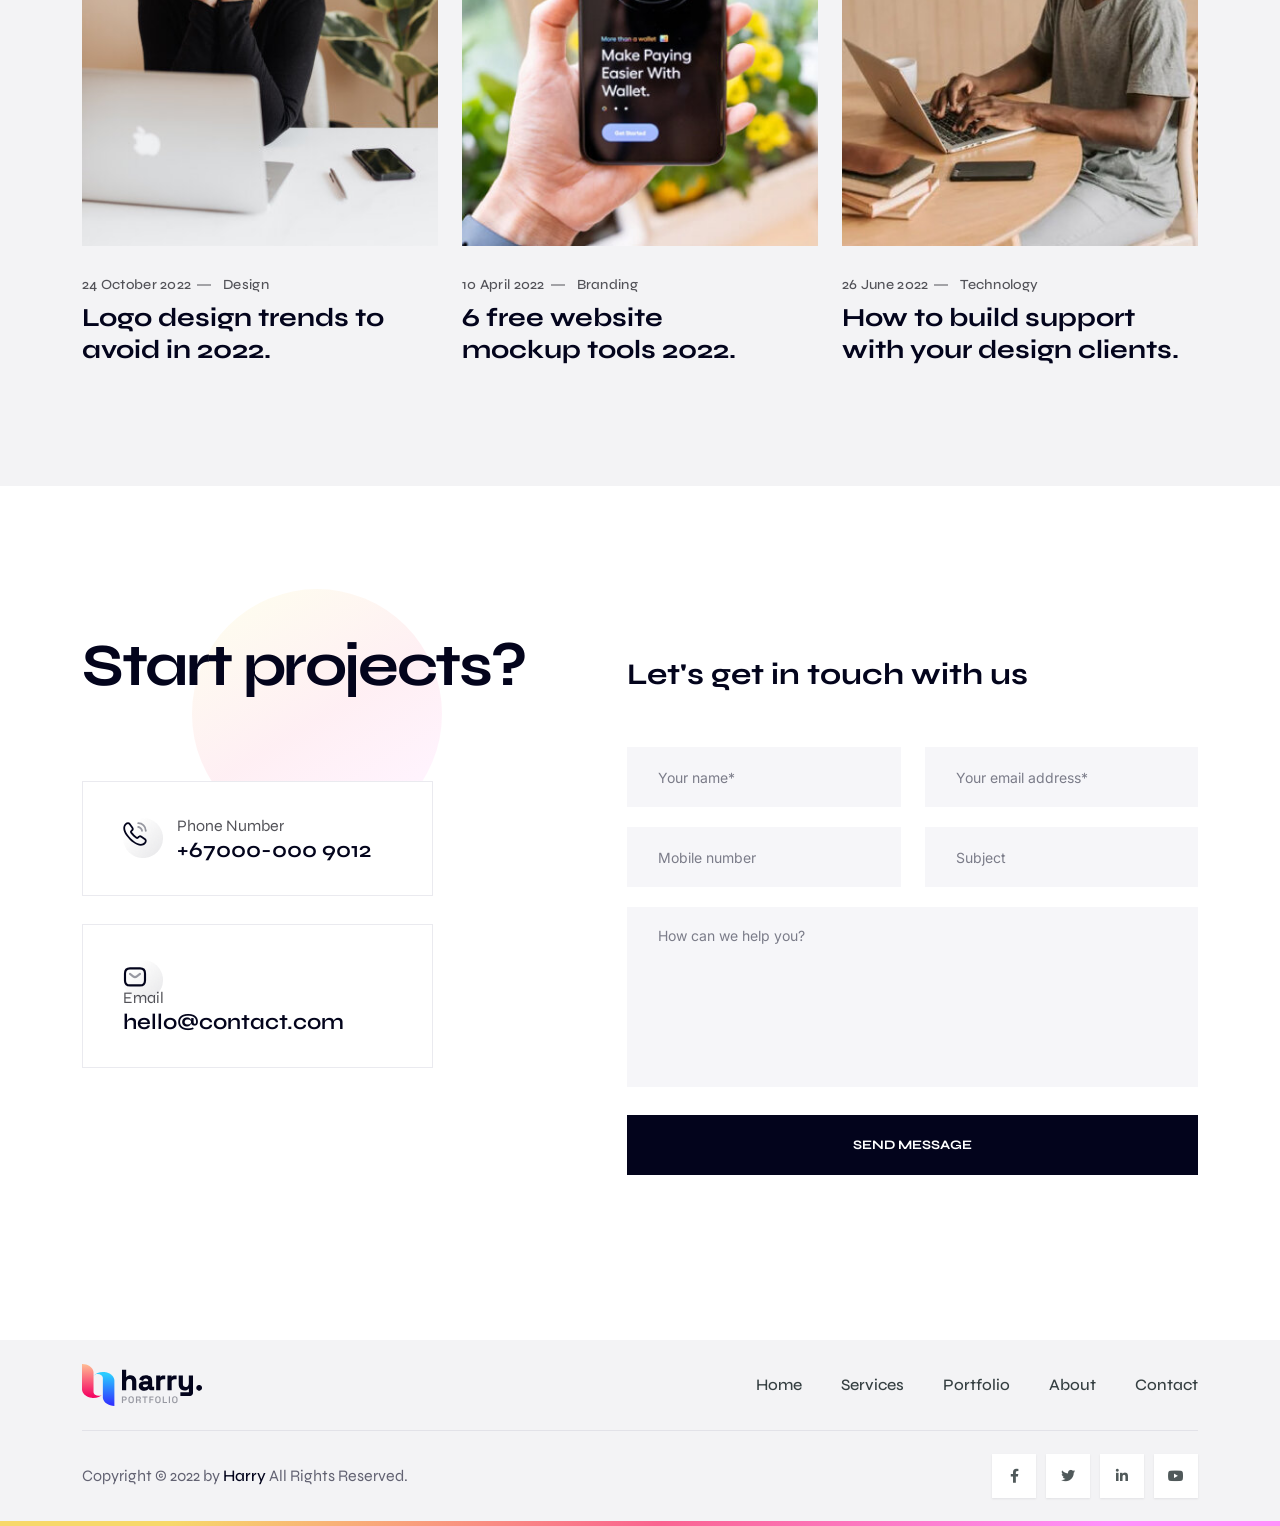
==== commit 315eae1b: "contact location box area done" ====
--- a/index.html
+++ b/index.html
@@ -124,7 +124,7 @@
                           <a href="contact.html">Home</a>
                         </li>
                         <li>
-                          <a href="contact.html">About</a>
+                          <a href="about-me.html">About</a>
                         </li>
                         <li>
                           <a href="contact.html">Services</a>
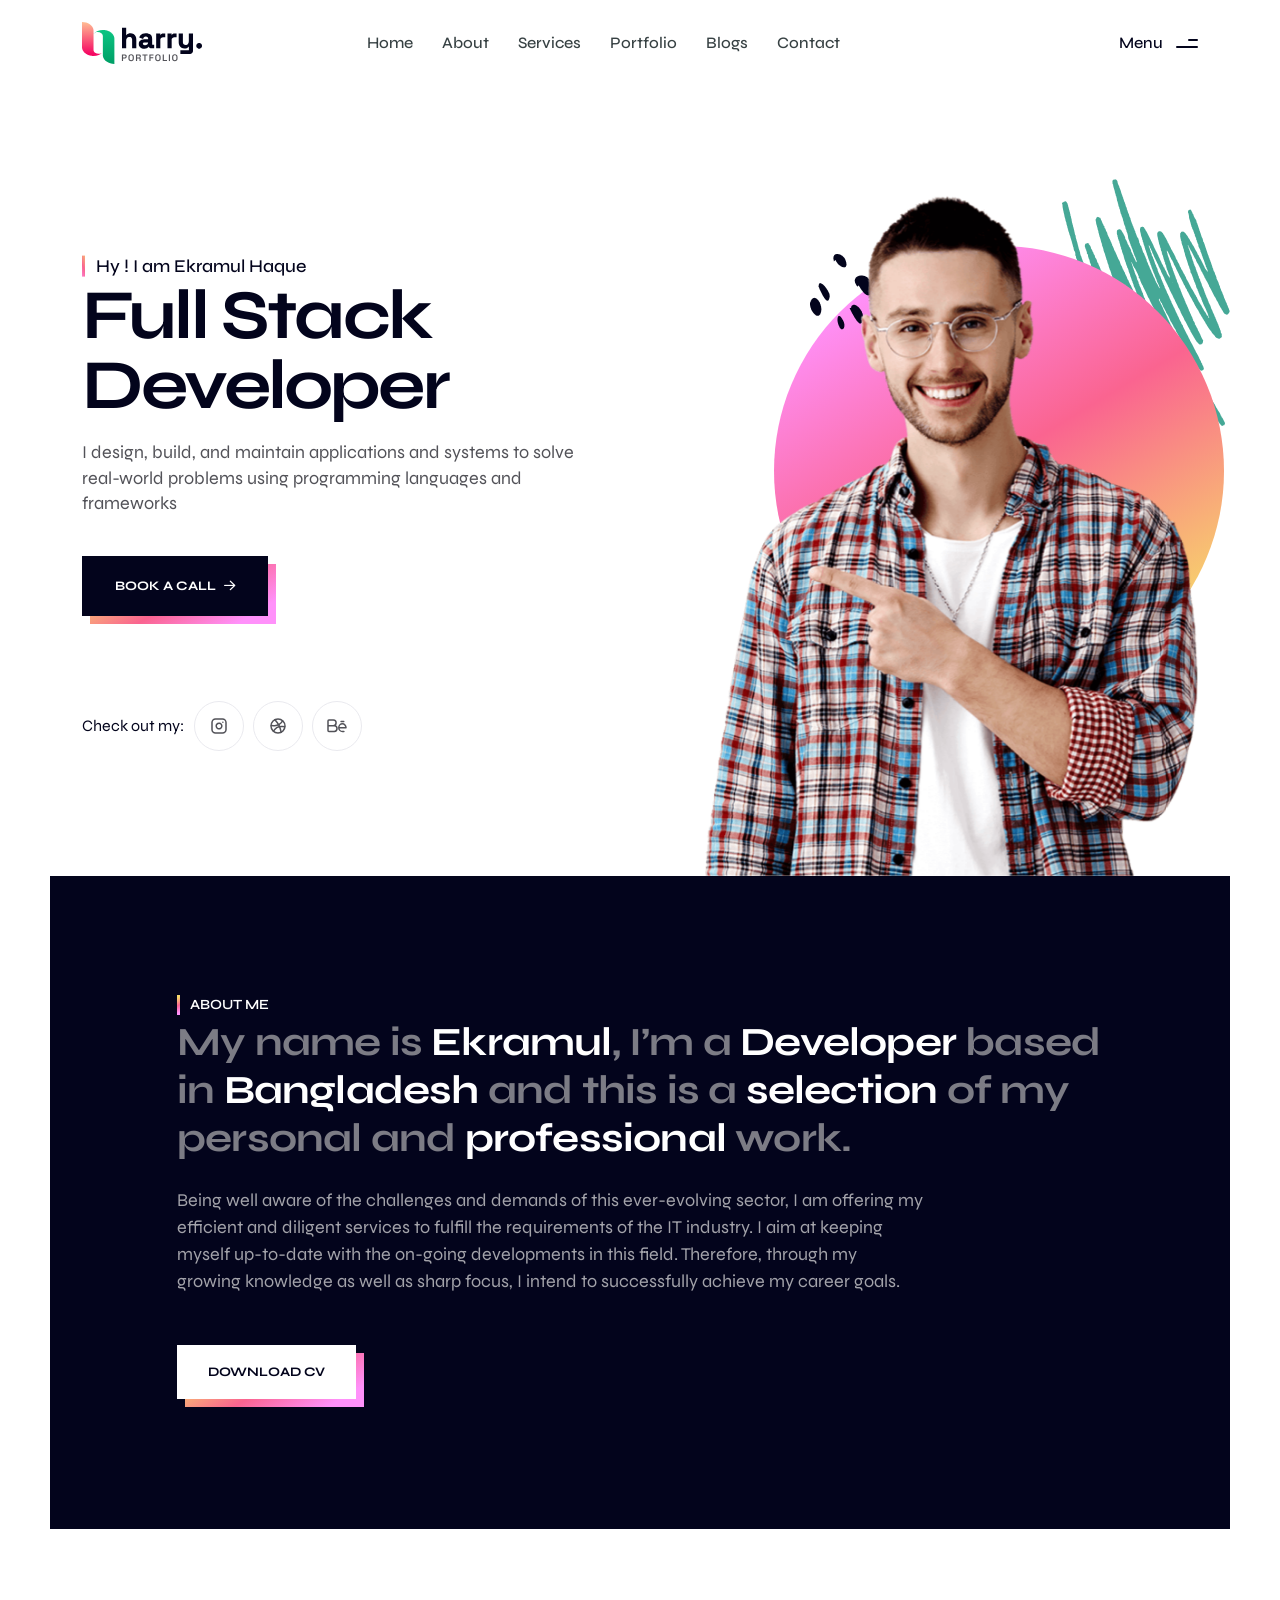
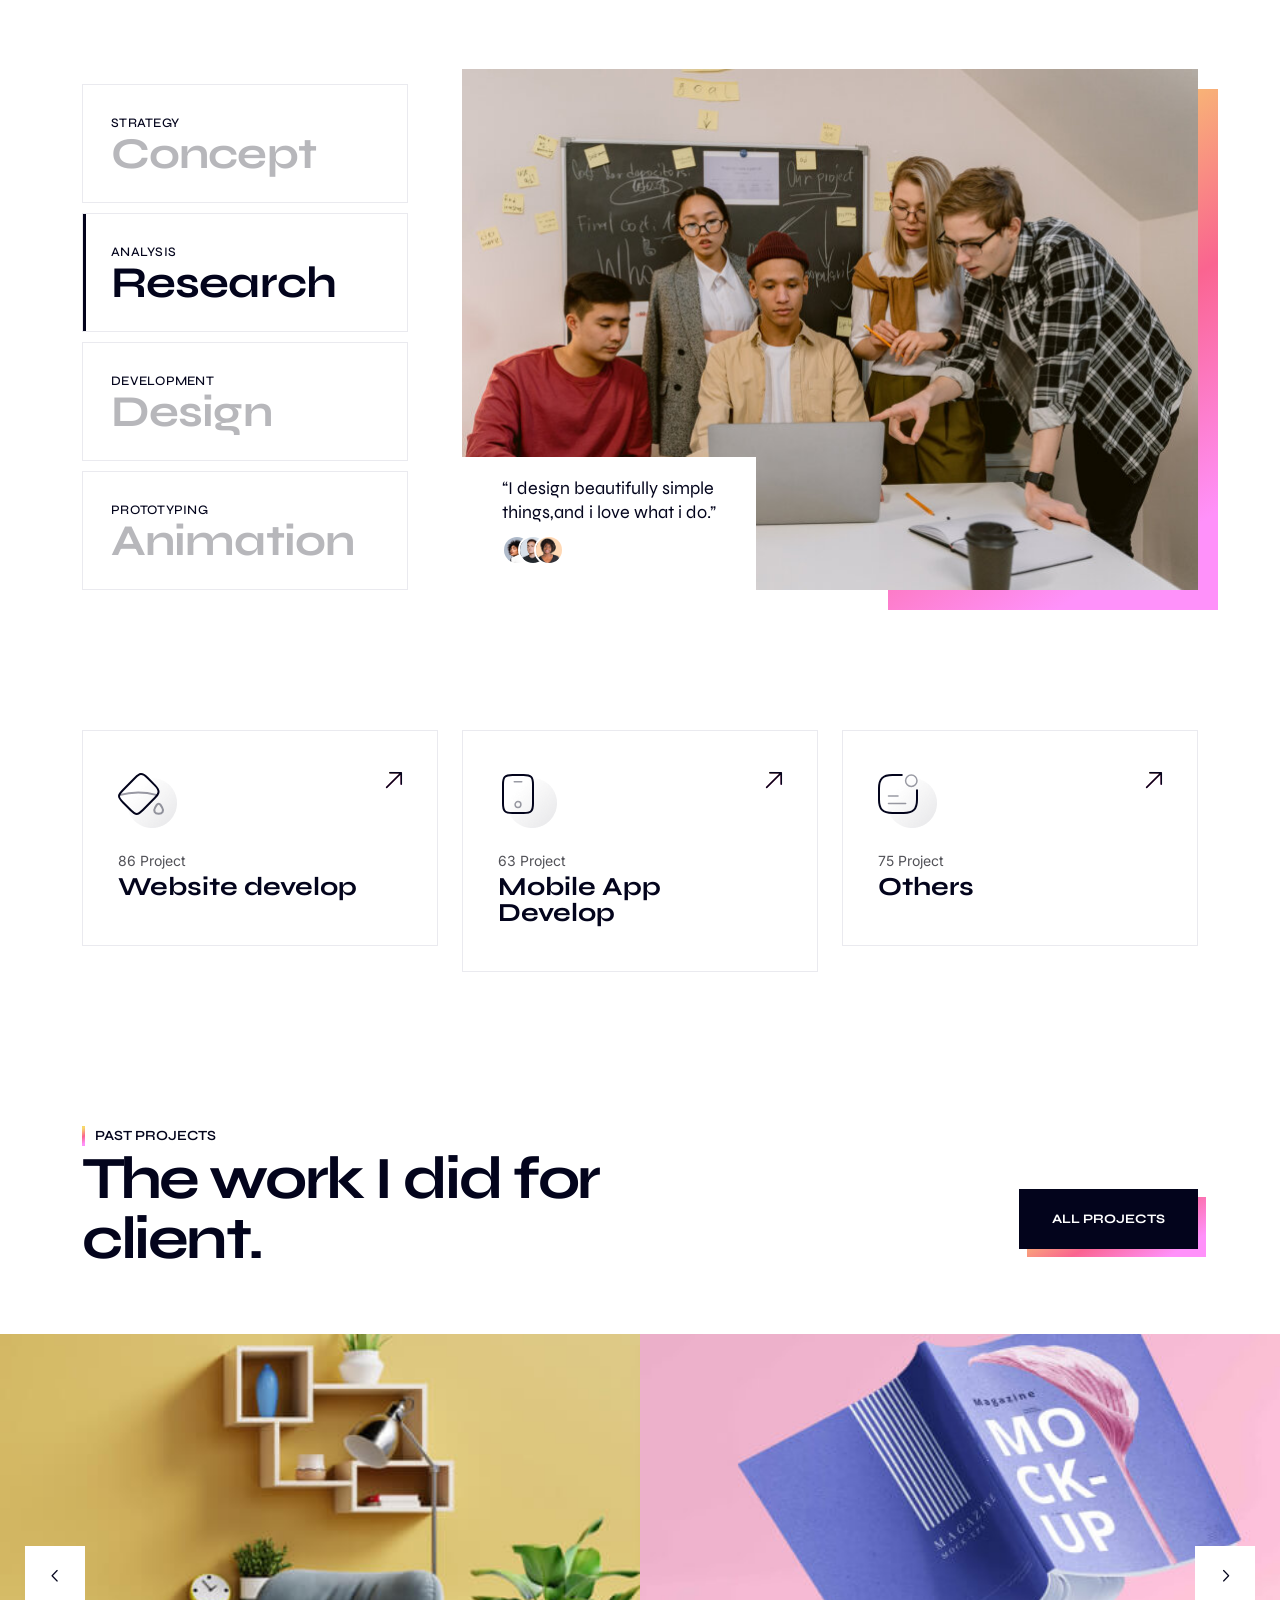
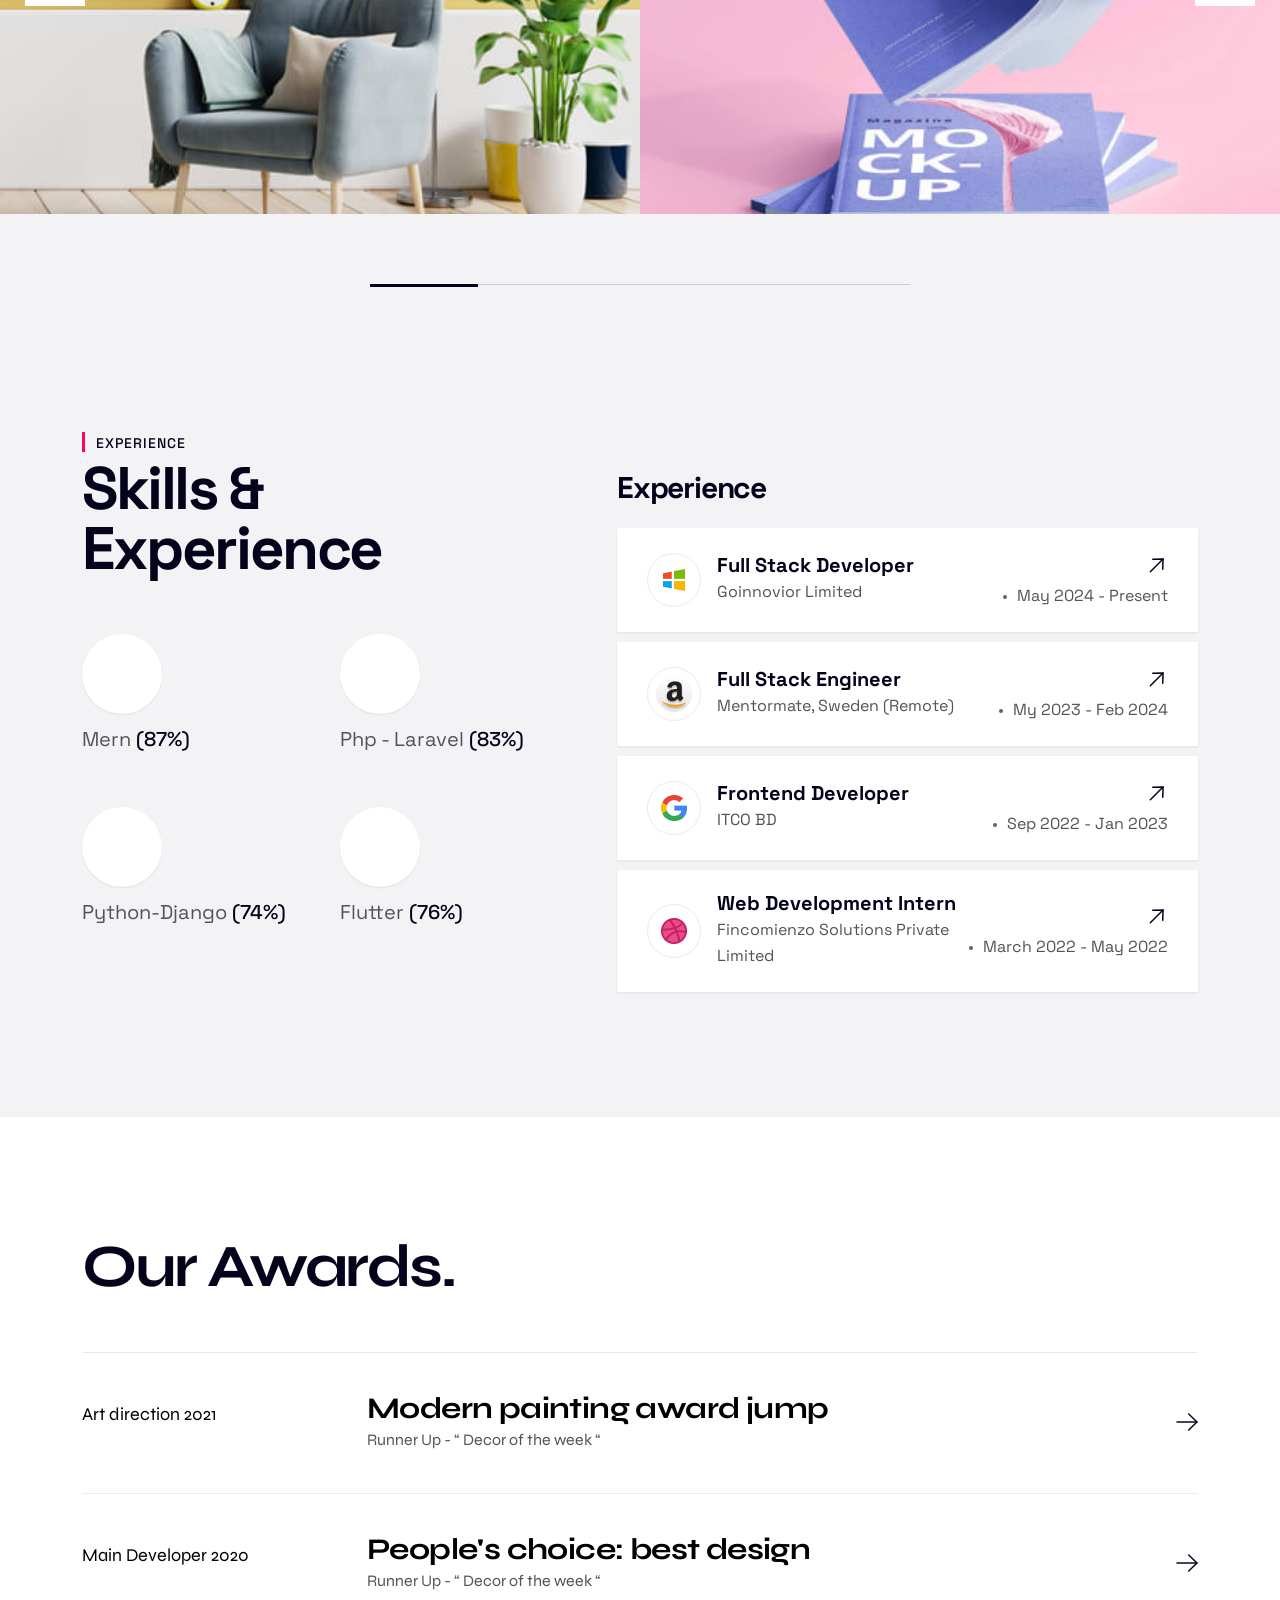
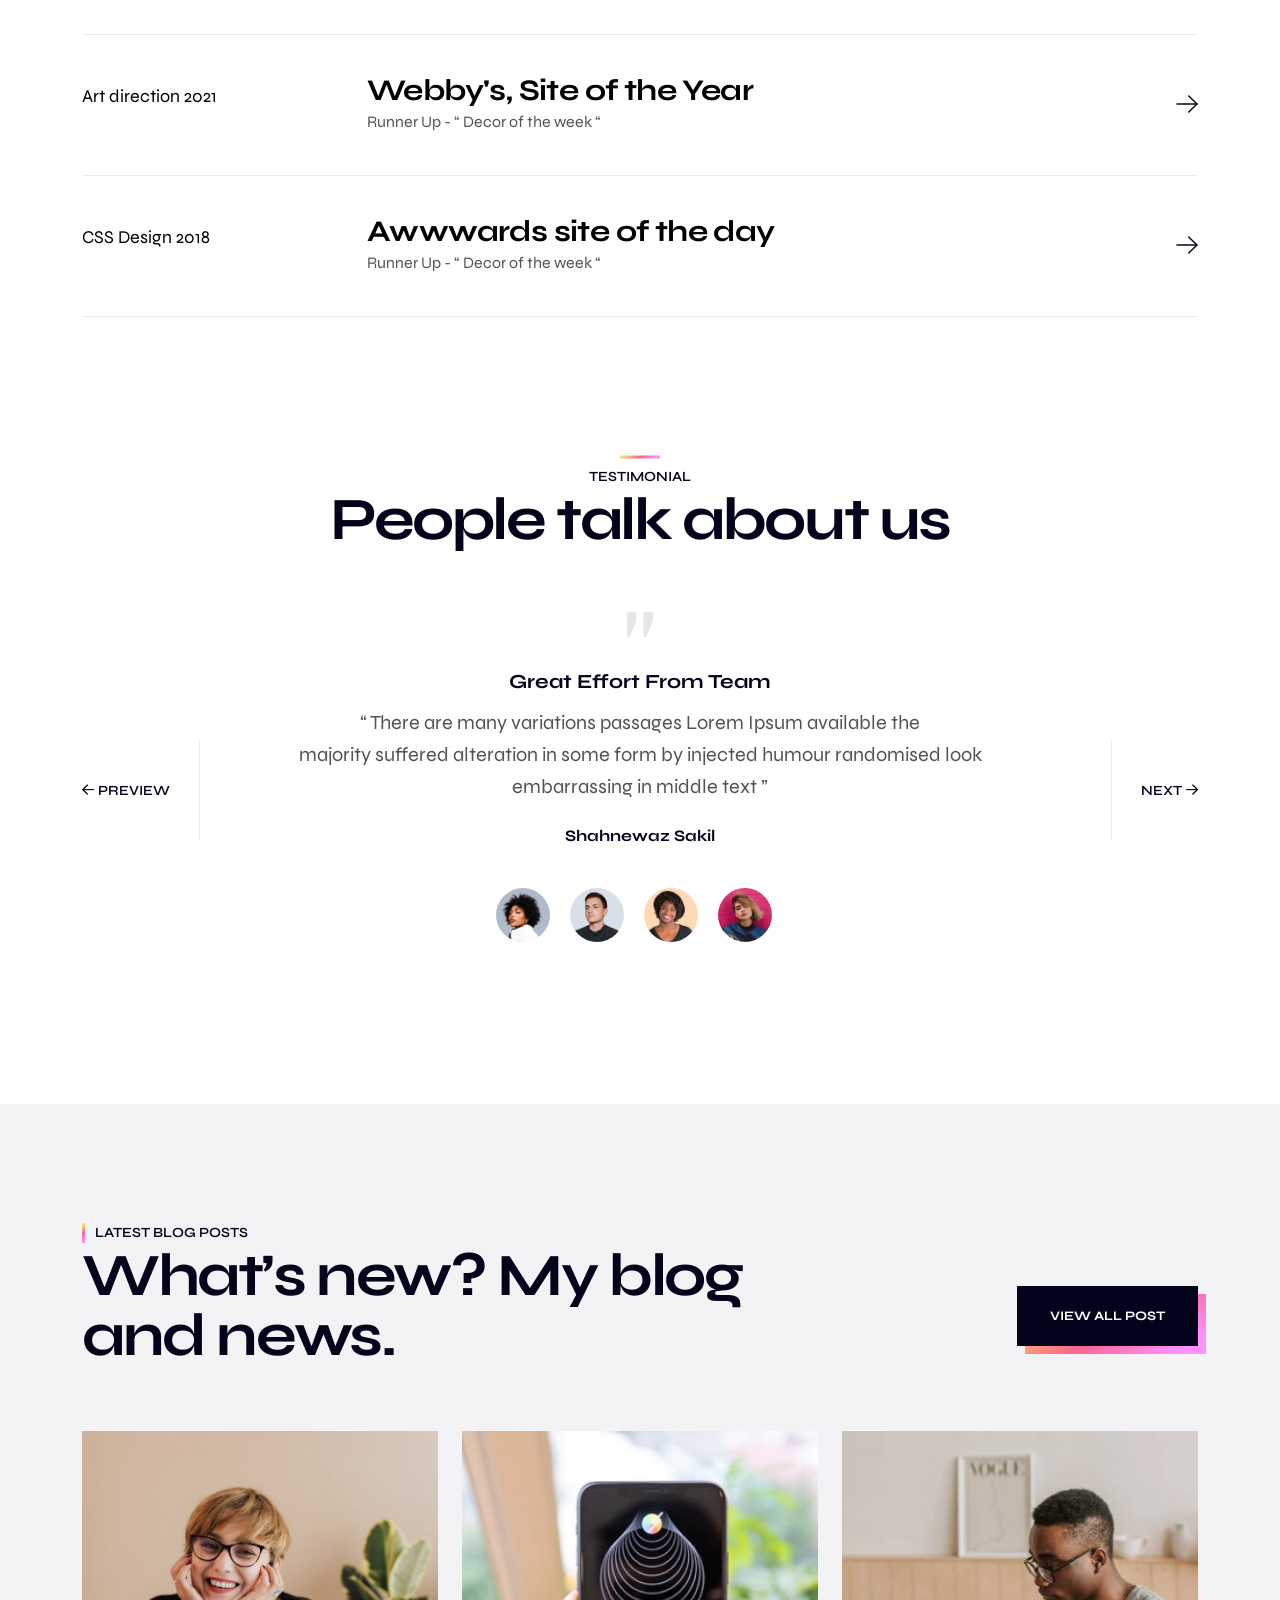
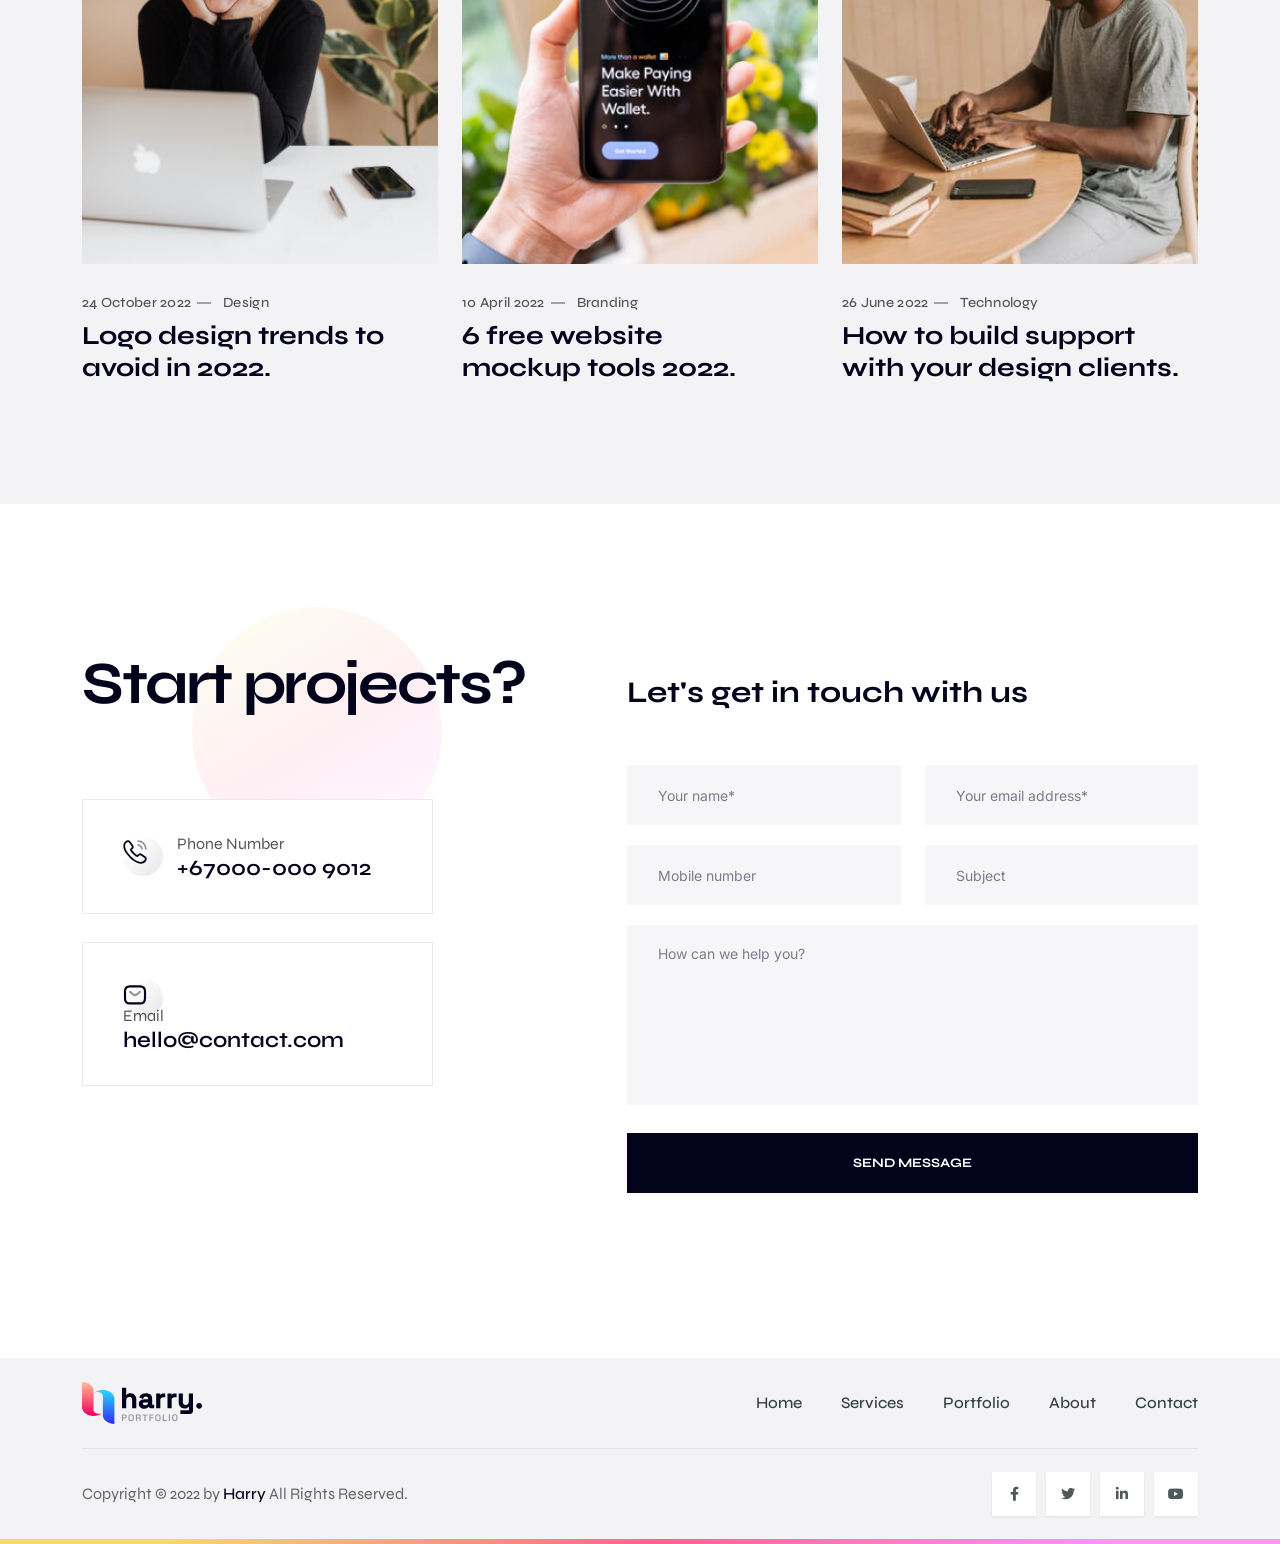
==== commit faa70928: "home page skills and experience section updated" ====
--- a/index.html
+++ b/index.html
@@ -28,6 +28,7 @@
     <link rel="stylesheet" href="assets/css/elegant-icon.css" />
     <link rel="stylesheet" href="assets/css/hover-reveal.css" />
     <link rel="stylesheet" href="assets/css/spacing.css" />
+    <script src="https://unpkg.com/@tailwindcss/browser@4"></script>
     <link rel="stylesheet" href="assets/css/main.css" />
   </head>
   <body>
@@ -1013,24 +1014,27 @@
             <div class="col-xxl-5 col-xl-5 col-lg-5">
               <div class="skill__wrapper-9">
                 <div class="section__title-wrapper-9 mb-55">
-                  <span class="section__title-pre-9">Experience</span>
-                  <h3 class="section__title-9">Skills & <br />Experience</h3>
-                </div>
-                <div class="skill__item-wrapper-9">
+                  <span class="section__title-pre section__title-pre-1-3"
+                    >Experience</span
+                  >
+                  <h3 class="section__title">Skills & <br />Experience</h3>
+                </div>
+                <div class="skill__item-wrapper-9 skill__style-2">
                   <div class="row">
                     <div class="col-xxl-6 col-md-6 col-sm-6 col-6">
                       <div class="skill__item-9">
                         <div class="skill__icon-9">
                           <span>
                             <img
-                              src="assets/img/skill/9/skill-icon-1.png"
+                              src="https://pentagonspace.in/assets/images/course_logo/merni.png"
                               alt=""
+                              class="w-20"
                             />
                           </span>
                         </div>
                         <div class="skill__content-9">
                           <h4>
-                            Figma
+                            Mern
                             <span
                               >(<span
                                 data-purecounter-duration="1"
@@ -1048,18 +1052,19 @@
                         <div class="skill__icon-9">
                           <span>
                             <img
-                              src="assets/img/skill/9/skill-icon-2.png"
+                              src="https://e7.pngegg.com/pngimages/224/227/png-clipart-laravel-web-development-php-software-framework-model-view-controller-others-class-web-application-thumbnail.png"
                               alt=""
+                              class="w-20 rounded-full"
                             />
                           </span>
                         </div>
                         <div class="skill__content-9">
                           <h4>
-                            Xd
+                            Php - Laravel
                             <span
                               >(<span
                                 data-purecounter-duration="1"
-                                data-purecounter-end="66"
+                                data-purecounter-end="87"
                                 class="purecounter"
                                 >0</span
                               >%)</span
@@ -1073,14 +1078,15 @@
                         <div class="skill__icon-9">
                           <span>
                             <img
-                              src="assets/img/skill/9/skill-icon-3.png"
+                              src="https://i0.wp.com/www.opengis.ch/wp-content/uploads/2020/04/django-python-logo.png?fit=500%2C500&ssl=1"
                               alt=""
+                              class="w-20 rounded-full"
                             />
                           </span>
                         </div>
                         <div class="skill__content-9">
                           <h4>
-                            Photoshop
+                            Python-Django
                             <span
                               >(<span
                                 data-purecounter-duration="1"
@@ -1098,20 +1104,21 @@
                         <div class="skill__icon-9">
                           <span>
                             <img
-                              src="assets/img/skill/9/skill-icon-4.png"
+                              src="https://miro.medium.com/v2/resize:fit:320/1*wWUfWY0hKs3-VR8QNUjklQ.png"
                               alt=""
+                              class="w-20 rounded-full"
                             />
                           </span>
                         </div>
                         <div class="skill__content-9">
                           <h4>
-                            Sketch
+                            Flutter
                             <span
                               >(<span
                                 data-purecounter-duration="1"
                                 data-purecounter-end="86"
                                 class="purecounter"
-                                >0</span
+                                >86</span
                               >%)</span
                             >
                           </h4>
@@ -1123,7 +1130,9 @@
               </div>
             </div>
             <div class="col-xxl-7 col-xl-7 col-lg-7">
-              <div class="career__wrapper career__style-2 pl-60">
+              <div
+                class="career__wrapper career__style-2 career__style-3 pl-60"
+              >
                 <h4 class="career__title">Experience</h4>
                 <div
                   class="career__item transition-3 white-bg d-sm-flex align-items-center justify-content-between wow fadeInUp"
@@ -1140,15 +1149,15 @@
                       </span>
                     </div>
                     <div class="career__info-content">
-                      <h3 class="career__info-title">Product designer</h3>
+                      <h3 class="career__info-title">Full Stack Developer</h3>
                       <span class="career__info-designation"
-                        >Microsoft Edge</span
+                        >Goinnovior Limited</span
                       >
                     </div>
                   </div>
                   <div class="career__year text-sm-end">
                     <div class="career__btn">
-                      <a href="portfolio-details.html" class="career-link-btn">
+                      <a href="portfolio.html" class="career-link-btn">
                         <span>
                           <svg
                             width="23"
@@ -1176,7 +1185,7 @@
                       </a>
                     </div>
                     <div class="career__year-info">
-                      <p>April 2020 - Present</p>
+                      <p>May 2024 - Present</p>
                     </div>
                   </div>
                 </div>
@@ -1195,13 +1204,15 @@
                       </span>
                     </div>
                     <div class="career__info-content">
-                      <h3 class="career__info-title">UX/UX designer</h3>
-                      <span class="career__info-designation">Amazon Inc</span>
+                      <h3 class="career__info-title">Full Stack Engineer</h3>
+                      <span class="career__info-designation"
+                        >Mentormate, Sweden (Remote)</span
+                      >
                     </div>
                   </div>
                   <div class="career__year text-sm-end">
                     <div class="career__btn">
-                      <a href="portfolio-details.html" class="career-link-btn">
+                      <a href="portfolio.html" class="career-link-btn">
                         <span>
                           <svg
                             width="23"
@@ -1229,7 +1240,7 @@
                       </a>
                     </div>
                     <div class="career__year-info">
-                      <p>April 2016 - March 2020</p>
+                      <p>My 2023 - Feb 2024</p>
                     </div>
                   </div>
                 </div>
@@ -1248,13 +1259,13 @@
                       </span>
                     </div>
                     <div class="career__info-content">
-                      <h3 class="career__info-title">Product designer</h3>
-                      <span class="career__info-designation">Google</span>
+                      <h3 class="career__info-title">Frontend Developer</h3>
+                      <span class="career__info-designation">ITCO BD</span>
                     </div>
                   </div>
                   <div class="career__year text-sm-end">
                     <div class="career__btn">
-                      <a href="portfolio-details.html" class="career-link-btn">
+                      <a href="portfolio.html" class="career-link-btn">
                         <span>
                           <svg
                             width="23"
@@ -1282,7 +1293,7 @@
                       </a>
                     </div>
                     <div class="career__year-info">
-                      <p>April 2012 - March 2016</p>
+                      <p>Sep 2022 - Jan 2023</p>
                     </div>
                   </div>
                 </div>
@@ -1301,13 +1312,15 @@
                       </span>
                     </div>
                     <div class="career__info-content">
-                      <h3 class="career__info-title">UI Designer</h3>
-                      <span class="career__info-designation">Dribbble</span>
+                      <h3 class="career__info-title">Web Development Intern</h3>
+                      <span class="career__info-designation"
+                        >Fincomienzo Solutions Private Limited</span
+                      >
                     </div>
                   </div>
                   <div class="career__year text-sm-end">
                     <div class="career__btn">
-                      <a href="portfolio-details.html" class="career-link-btn">
+                      <a href="portfolio.html" class="career-link-btn">
                         <span>
                           <svg
                             width="23"
@@ -1335,7 +1348,7 @@
                       </a>
                     </div>
                     <div class="career__year-info">
-                      <p>April 2008 - March 2012</p>
+                      <p>March 2022 - May 2022</p>
                     </div>
                   </div>
                 </div>
